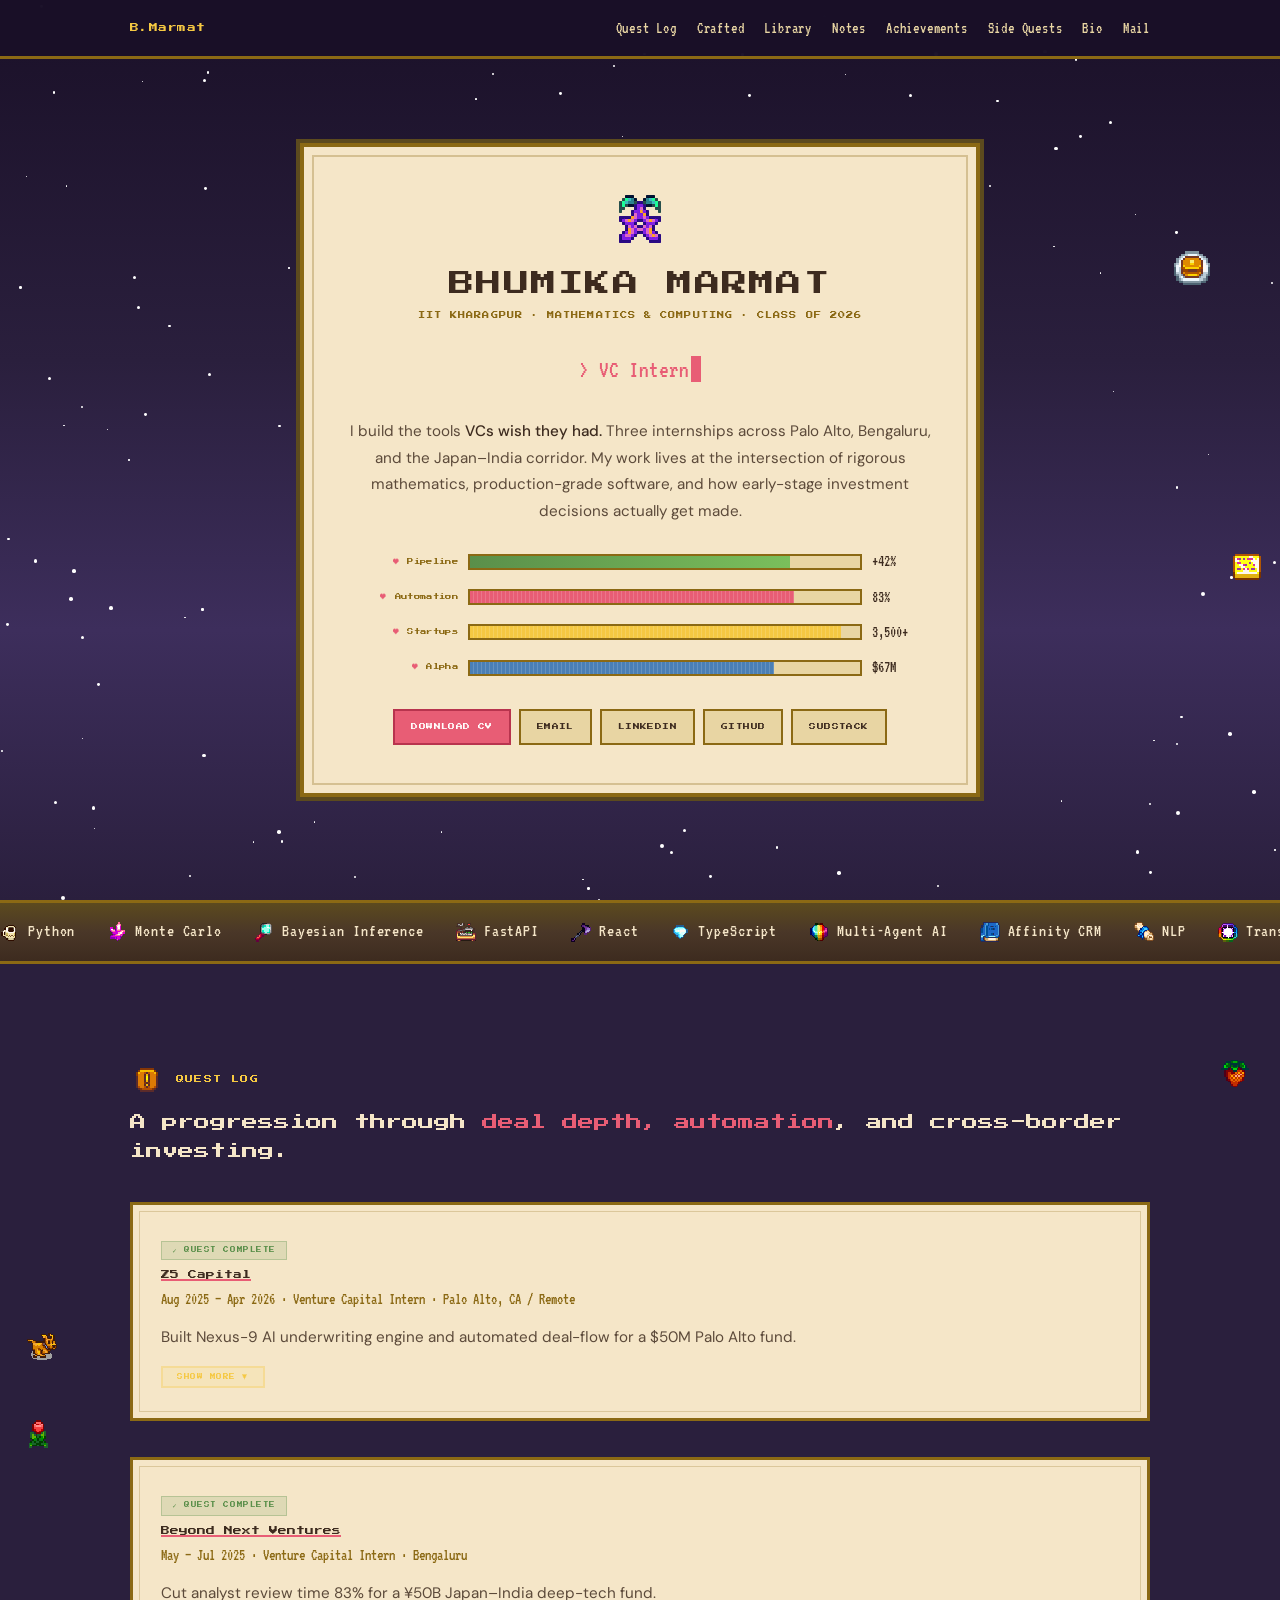
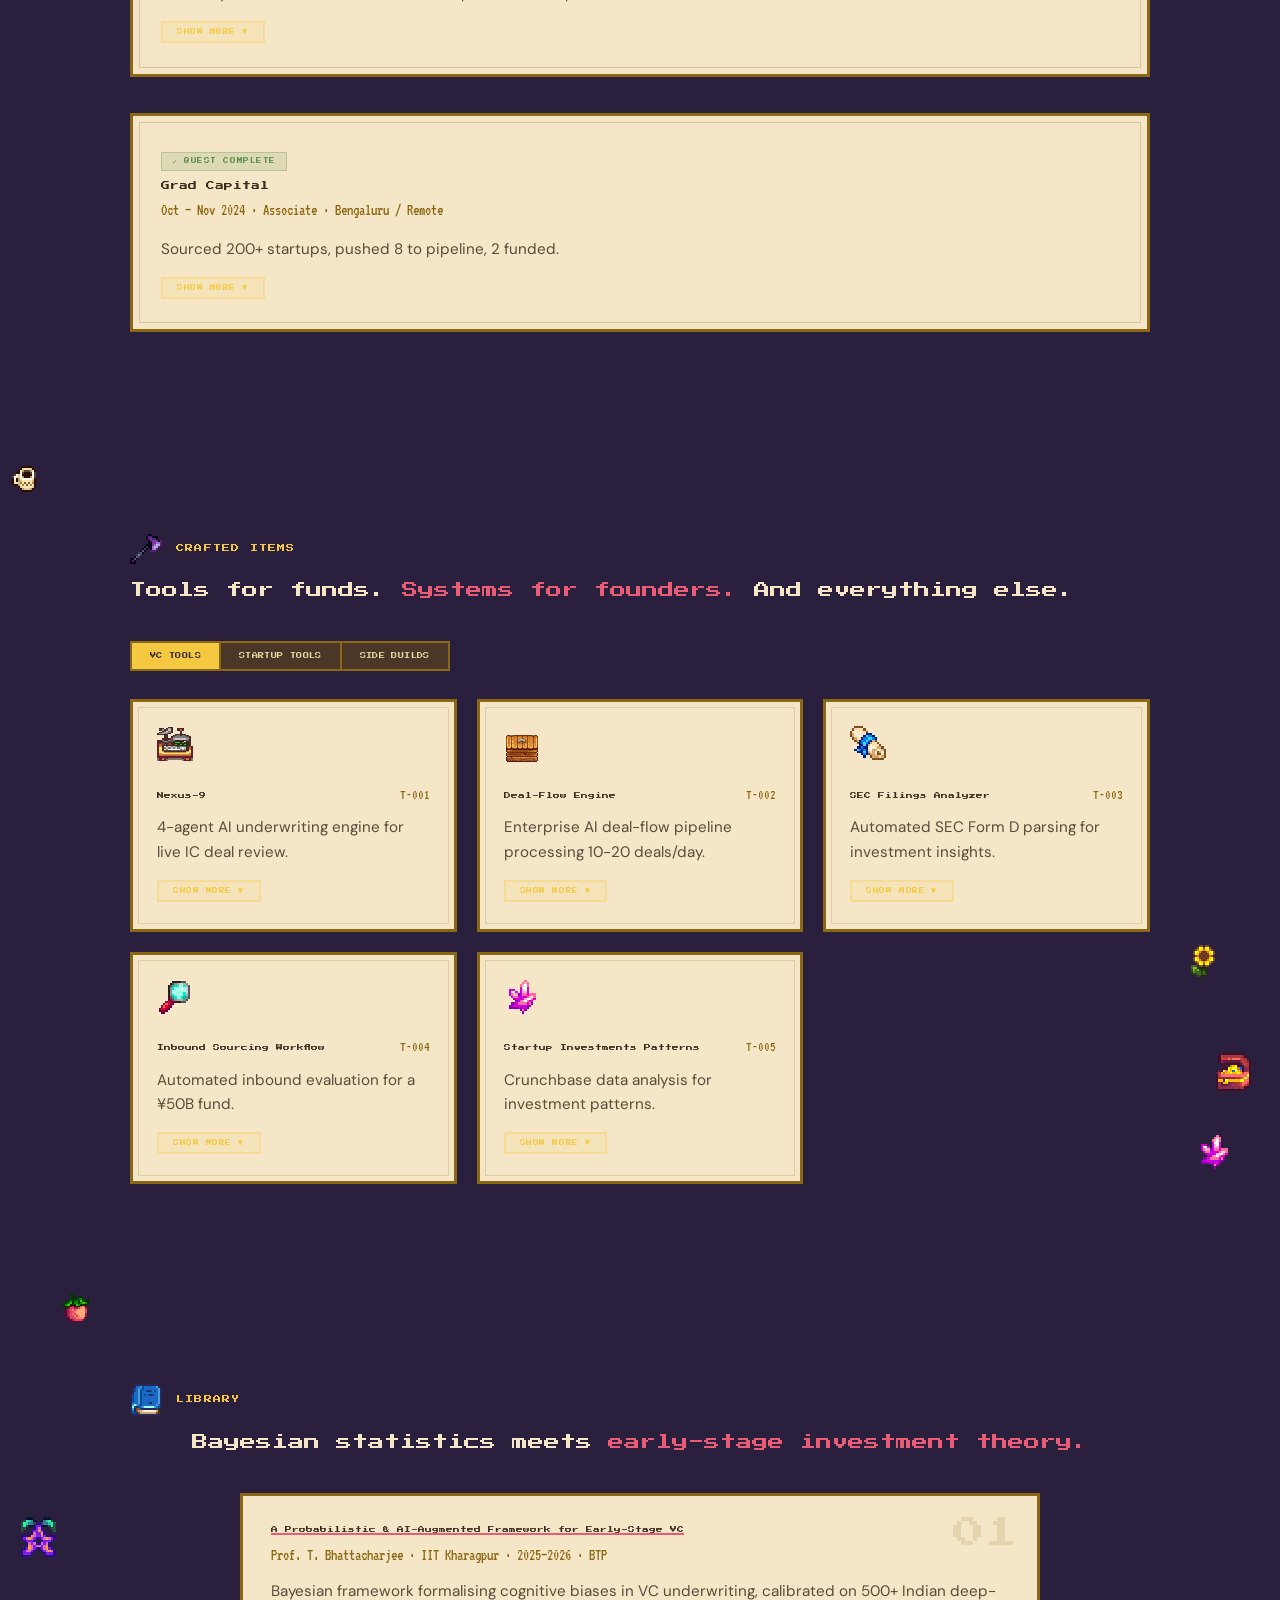
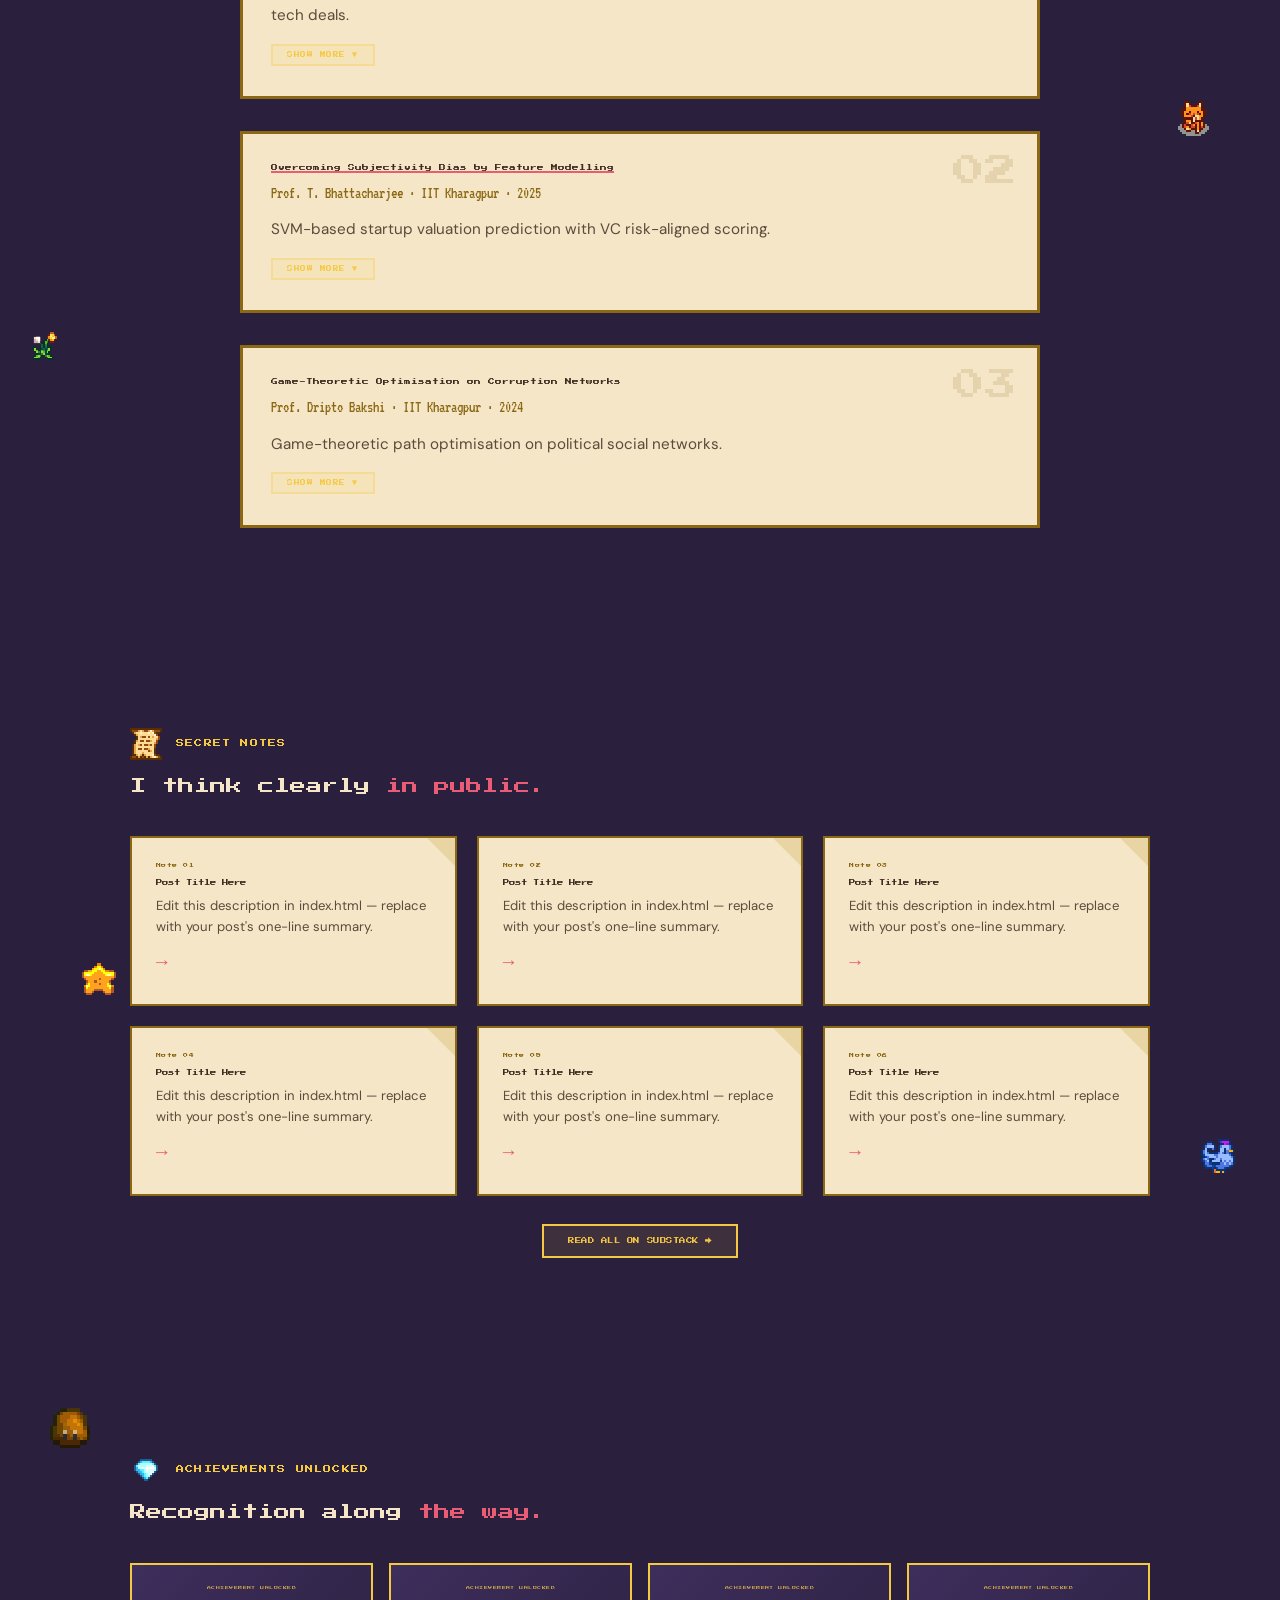
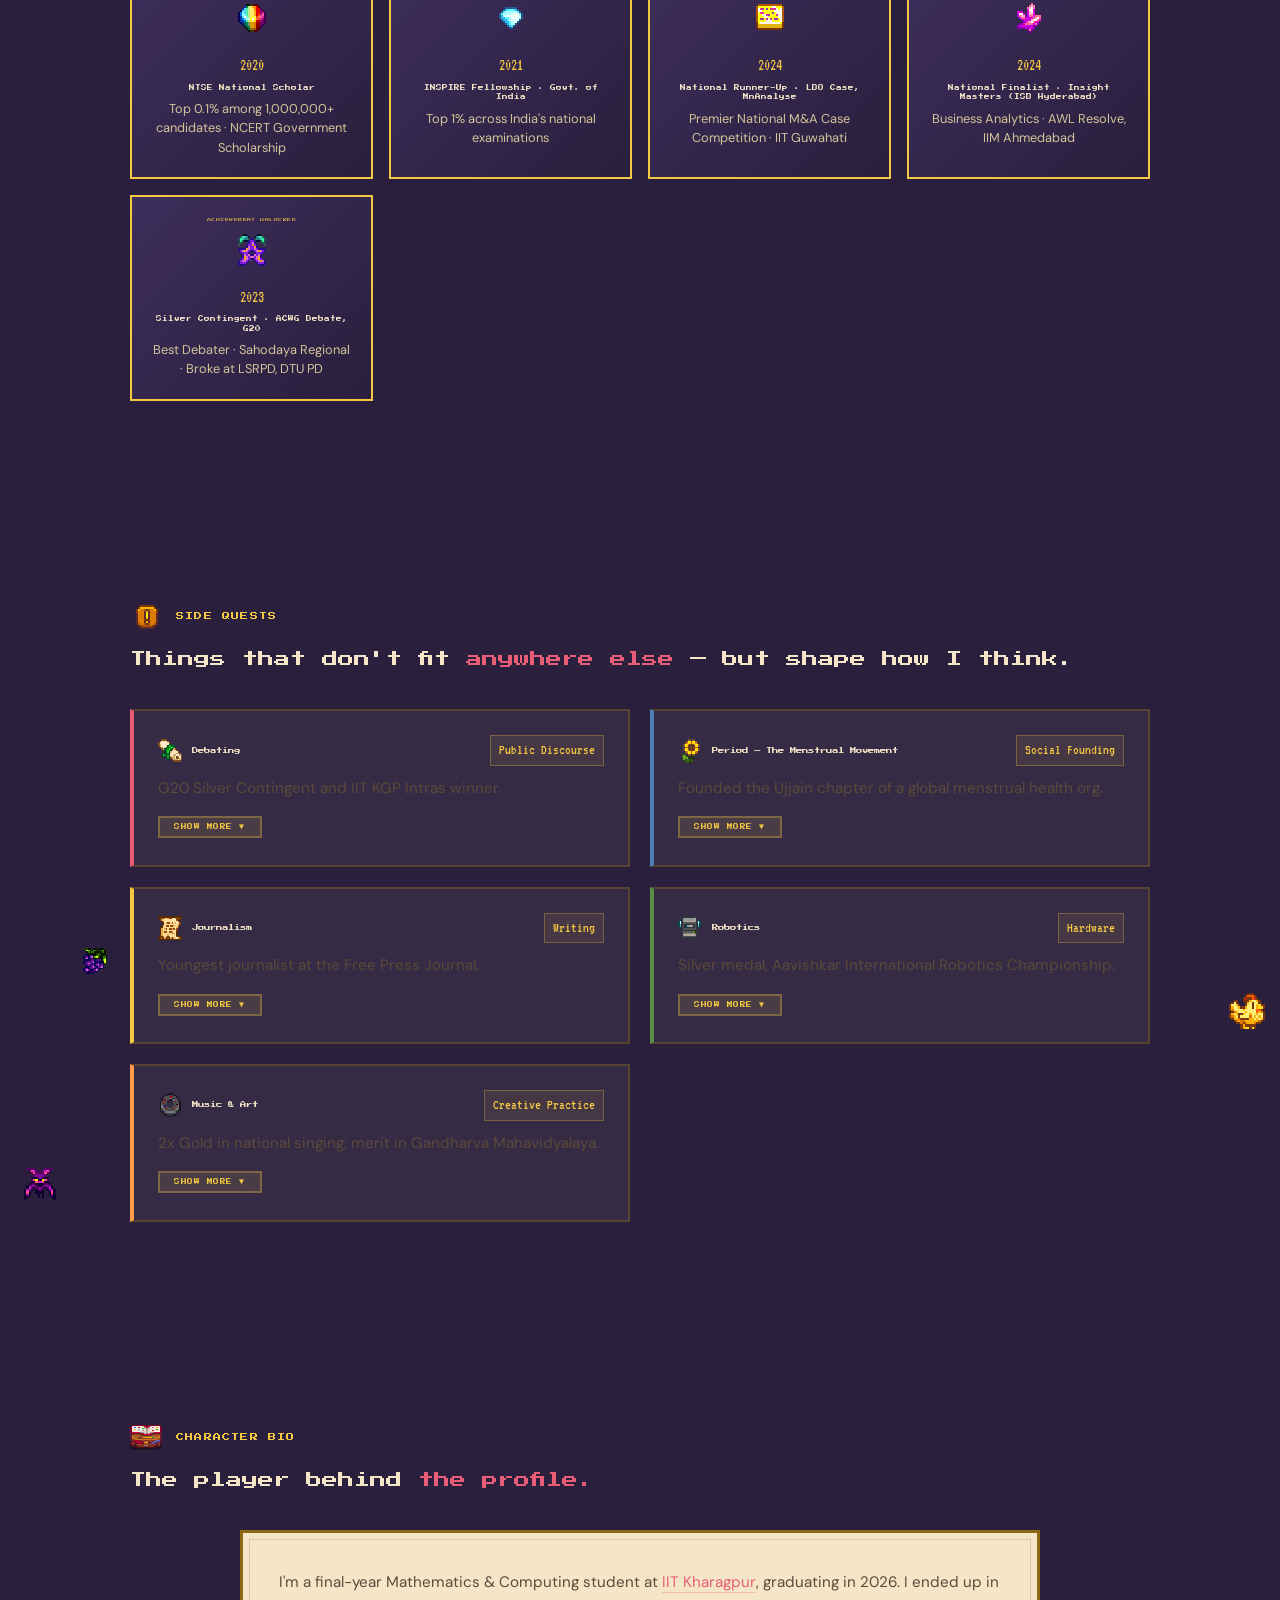
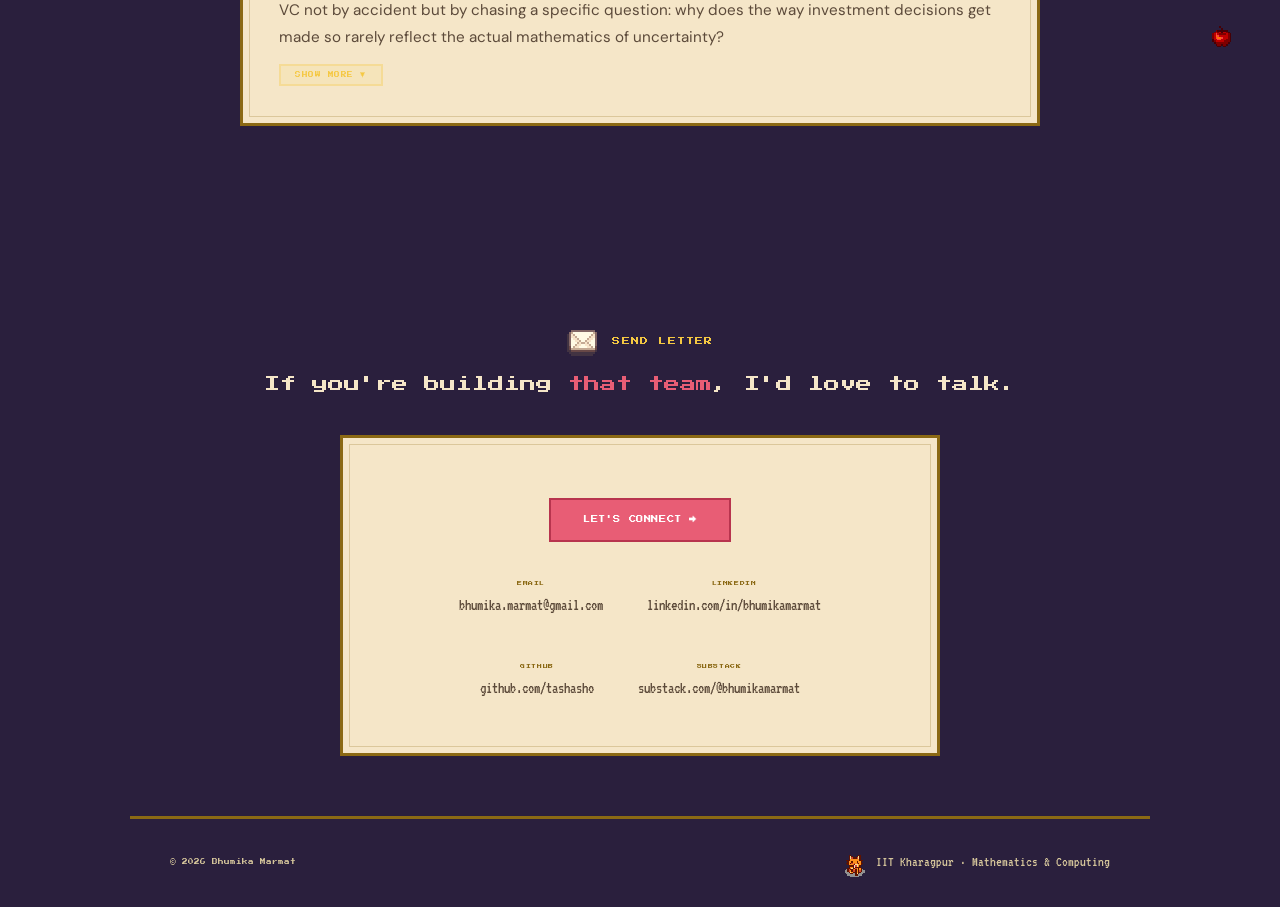
==== index.html @ b92356af "v6: minimal text, expand toggles, increased visual spacing" ====
<!DOCTYPE html>
<html lang="en">
<head>
  <meta charset="UTF-8"/>
  <meta name="viewport" content="width=device-width, initial-scale=1.0"/>
  <meta name="description" content="Bhumika Marmat — Math & CS at IIT Kharagpur. I build the tools VCs wish they had."/>
  <meta name="author" content="Bhumika Marmat"/>
  <meta name="keywords" content="Bhumika Marmat, IIT Kharagpur, Venture Capital, AI, Deep Tech, Portfolio"/>
  <meta property="og:title" content="Bhumika Marmat — Portfolio"/>
  <meta property="og:description" content="Math & CS at IIT Kharagpur. I build the tools VCs wish they had."/>
  <meta property="og:type" content="website"/>
  <meta property="og:url" content="https://tashasho.github.io"/>
  <meta property="og:image" content="https://tashasho.github.io/images/og-image.png"/>
  <meta name="twitter:card" content="summary_large_image"/>
  <meta name="twitter:title" content="Bhumika Marmat — Portfolio"/>
  <meta name="twitter:description" content="Math & CS at IIT Kharagpur. I build the tools VCs wish they had."/>
  <title>Bhumika Marmat</title>
  <link rel="icon" href="data:image/svg+xml,<svg xmlns='http://www.w3.org/2000/svg' viewBox='0 0 100 100'><text y='.9em' font-size='90'>&#x2B50;</text></svg>"/>
  <link rel="preconnect" href="https://fonts.googleapis.com"/>
  <link rel="preconnect" href="https://fonts.gstatic.com" crossorigin/>
  <link href="https://fonts.googleapis.com/css2?family=Press+Start+2P&family=VT323&family=DM+Sans:wght@300;400;500&display=swap" rel="stylesheet"/>
<style>
/* ======================================
   CSS VARIABLES & RESET
   ====================================== */
:root {
  --bg: #2a1f3d;
  --bg2: #3d2e5c;
  --bg-warm: #4a3728;
  --panel: #f5e6c8;
  --panel2: #e8d5a3;
  --panel3: #d4c49a;
  --text: #3d2b1f;
  --text-light: #f5e6c8;
  --accent: #e85d75;
  --accent2: #ff9b4a;
  --green: #5a8f4a;
  --blue: #4a7fb5;
  --gold: #f5c842;
  --pixel-shadow: #1a1028;
  --pixel-font: 'Press Start 2P', monospace;
  --retro-font: 'VT323', monospace;
  --body-font: 'DM Sans', sans-serif;
  --max: 1100px;
  --gutter: 40px;
}
*, *::before, *::after { box-sizing: border-box; margin: 0; padding: 0; }
html { scroll-behavior: smooth; }
body {
  background: var(--bg);
  color: var(--text-light);
  font-family: var(--retro-font);
  font-size: 18px;
  line-height: 1.7;
  -webkit-font-smoothing: antialiased;
  overflow-x: hidden;
  cursor: url("data:image/svg+xml,%3Csvg xmlns='http://www.w3.org/2000/svg' width='24' height='24' viewBox='0 0 24 24'%3E%3Crect x='4' y='0' width='4' height='4' fill='%23f5c842'/%3E%3Crect x='0' y='4' width='4' height='4' fill='%23f5c842'/%3E%3Crect x='4' y='4' width='4' height='4' fill='%23fff'/%3E%3Crect x='8' y='4' width='4' height='4' fill='%23f5c842'/%3E%3Crect x='4' y='8' width='4' height='4' fill='%23fff'/%3E%3Crect x='8' y='8' width='4' height='4' fill='%23f5c842'/%3E%3Crect x='12' y='8' width='4' height='4' fill='%23f5c842'/%3E%3Crect x='8' y='12' width='4' height='4' fill='%23f5c842'/%3E%3Crect x='12' y='12' width='4' height='4' fill='%23f5c842'/%3E%3Crect x='16' y='12' width='4' height='4' fill='%23f5c842'/%3E%3Crect x='12' y='16' width='4' height='4' fill='%23f5c842'/%3E%3Crect x='16' y='16' width='4' height='4' fill='%23f5c842'/%3E%3Crect x='20' y='16' width='4' height='4' fill='%23f5c842'/%3E%3C/svg%3E") 4 4, auto;
}
a { cursor: inherit; }
::selection { background: rgba(232,93,117,0.4); color: #fff; }
img { image-rendering: pixelated; }

/* ======================================
   SCROLL PROGRESS BAR
   ====================================== */
.scroll-progress {
  position: fixed; top: 0; left: 0;
  height: 4px; z-index: 200;
  transform-origin: left; transform: scaleX(0);
  background: linear-gradient(90deg, var(--gold), var(--accent2), var(--accent));
  width: 100%;
  image-rendering: pixelated;
  box-shadow: 0 0 8px var(--gold);
}

/* ======================================
   STARRY SKY BACKGROUND
   ====================================== */
.starry-sky {
  position: fixed; top: 0; left: 0;
  width: 100%; height: 100%;
  z-index: 0; pointer-events: none;
  background: linear-gradient(180deg, #1a1028 0%, #2a1f3d 40%, #3d2e5c 70%, #2a1f3d 100%);
}
.star {
  position: absolute;
  background: #fff;
  border-radius: 50%;
  animation: twinkle var(--dur) ease-in-out infinite;
}
@keyframes twinkle {
  0%, 100% { opacity: var(--o1); }
  50% { opacity: var(--o2); }
}

/* ======================================
   FLOATING STARDEW ICONS
   ====================================== */
.floating-icon {
  position: absolute;
  z-index: 3;
  pointer-events: all;
  cursor: grab;
  transition: filter 0.3s;
  animation: iconBob var(--bob-dur, 4s) ease-in-out infinite;
  animation-delay: var(--bob-delay, 0s);
  image-rendering: pixelated;
}
.floating-icon:hover {
  filter: brightness(1.3) drop-shadow(0 0 8px var(--gold));
}
.floating-icon.dragging {
  cursor: grabbing;
  animation: none;
  filter: brightness(1.4) drop-shadow(0 0 12px var(--gold));
}
@keyframes iconBob {
  0%, 100% { transform: translateY(0) rotate(var(--rot, 0deg)); }
  50% { transform: translateY(var(--bob-y, -12px)) rotate(calc(var(--rot, 0deg) + 3deg)); }
}

/* ======================================
   PIXEL BORDER MIXIN
   ====================================== */
.pixel-border {
  box-shadow:
    -4px 0 0 0 var(--border-color, #8b6914),
    4px 0 0 0 var(--border-color, #8b6914),
    0 -4px 0 0 var(--border-color, #8b6914),
    0 4px 0 0 var(--border-color, #8b6914),
    -4px -4px 0 0 var(--border-color, #8b6914),
    4px -4px 0 0 var(--border-color, #8b6914),
    -4px 4px 0 0 var(--border-color, #8b6914),
    4px 4px 0 0 var(--border-color, #8b6914),
    -8px 0 0 0 var(--border-outer, #5c4a1e),
    8px 0 0 0 var(--border-outer, #5c4a1e),
    0 -8px 0 0 var(--border-outer, #5c4a1e),
    0 8px 0 0 var(--border-outer, #5c4a1e);
}
.pixel-border-thin {
  box-shadow:
    -2px 0 0 0 var(--border-color, #8b6914),
    2px 0 0 0 var(--border-color, #8b6914),
    0 -2px 0 0 var(--border-color, #8b6914),
    0 2px 0 0 var(--border-color, #8b6914);
}

/* ======================================
   NAV
   ====================================== */
nav {
  position: fixed; top: 0; left: 0; right: 0; z-index: 100;
  background: rgba(26,16,40,0.92);
  backdrop-filter: blur(8px);
  border-bottom: 3px solid #8b6914;
  transition: transform 0.3s ease;
}
.nav-inner {
  max-width: var(--max); margin: 0 auto;
  padding: 0 var(--gutter); height: 56px;
  display: flex; align-items: center; justify-content: space-between;
}
.nav-name {
  font-family: var(--pixel-font); font-size: 0.55rem;
  color: var(--gold); text-decoration: none;
  letter-spacing: 0.05em;
}
.nav-name:hover { color: var(--accent2); }
.nav-links { display: flex; gap: 20px; list-style: none; }
.nav-links a {
  font-family: var(--retro-font); font-size: 1rem;
  letter-spacing: 0.05em;
  color: var(--panel2); text-decoration: none;
  transition: color 0.2s;
  position: relative;
}
.nav-links a:hover { color: var(--gold); }
.nav-links a::after {
  content: ''; position: absolute; bottom: -2px; left: 0;
  width: 0; height: 2px; background: var(--gold);
  transition: width 0.3s ease;
}
.nav-links a:hover::after { width: 100%; }
.nav-toggle {
  display: none; background: none; border: none; cursor: pointer;
  width: 24px; height: 18px; position: relative; z-index: 110;
}
.nav-toggle span {
  display: block; width: 100%; height: 2px;
  background: var(--gold); position: absolute; left: 0;
  transition: all 0.3s ease;
}
.nav-toggle span:nth-child(1) { top: 0; }
.nav-toggle span:nth-child(2) { top: 8px; }
.nav-toggle span:nth-child(3) { top: 16px; }
.nav-toggle.open span:nth-child(1) { top: 8px; transform: rotate(45deg); }
.nav-toggle.open span:nth-child(2) { opacity: 0; }
.nav-toggle.open span:nth-child(3) { top: 8px; transform: rotate(-45deg); }

/* ======================================
   LAYOUT
   ====================================== */
.page {
  max-width: var(--max); margin: 0 auto;
  padding: 0 var(--gutter);
  position: relative; z-index: 2;
}

/* ======================================
   HERO — PLAYER PROFILE CARD
   ====================================== */
#hero {
  min-height: 100vh;
  display: flex; align-items: center; justify-content: center;
  padding: 100px 20px 60px;
  position: relative; z-index: 2;
}
.player-card {
  background: var(--panel);
  color: var(--text);
  max-width: 680px; width: 100%;
  padding: 48px 44px;
  position: relative;
  --border-color: #8b6914;
  --border-outer: #5c4a1e;
  border: 4px solid #8b6914;
  outline: 4px solid #5c4a1e;
  outline-offset: 0px;
}
.player-card::before {
  content: '';
  position: absolute; top: 8px; left: 8px; right: 8px; bottom: 8px;
  border: 2px solid rgba(139,105,20,0.3);
  pointer-events: none;
}
.player-card-header {
  text-align: center; margin-bottom: 28px;
}
.player-card-header .section-icon {
  width: 48px; height: 48px; margin: 0 auto 12px;
}
.player-name {
  font-family: var(--pixel-font);
  font-size: clamp(1rem, 3vw, 1.6rem);
  color: var(--text);
  letter-spacing: 0.05em;
  line-height: 1.4;
  margin-bottom: 8px;
}
.player-label {
  font-family: var(--pixel-font);
  font-size: 0.45rem;
  color: #8b6914;
  letter-spacing: 0.15em;
  text-transform: uppercase;
  margin-bottom: 20px;
}
.hero-typing {
  font-family: var(--retro-font);
  font-size: 1.5rem;
  color: var(--accent);
  text-align: center;
  min-height: 2em;
  margin-bottom: 20px;
}
.cursor-blink {
  display: inline-block; width: 10px; height: 1.1em;
  background: var(--accent);
  margin-left: 2px; vertical-align: text-bottom;
  animation: blink 0.6s step-end infinite;
}
@keyframes blink { 50% { opacity: 0; } }

.hero-bio {
  font-family: var(--body-font);
  font-size: 0.95rem;
  color: #5c4a3a;
  line-height: 1.75;
  margin-bottom: 24px;
  text-align: center;
}
.hero-bio strong { color: var(--text); font-weight: 500; }

/* Stat bars */
.stat-bars { margin-bottom: 28px; }
.stat-bar-row {
  display: flex; align-items: center; gap: 10px;
  margin-bottom: 8px;
  font-family: var(--retro-font);
  font-size: 1.1rem;
  color: var(--text);
}
.stat-bar-label {
  width: 110px; text-align: right;
  font-family: var(--pixel-font);
  font-size: 0.4rem;
  letter-spacing: 0.05em;
  color: #8b6914;
}
.stat-bar-track {
  flex: 1; height: 16px;
  background: var(--panel2);
  border: 2px solid #8b6914;
  position: relative;
  overflow: hidden;
}
.stat-bar-fill {
  height: 100%;
  background: linear-gradient(90deg, var(--green), #7abf5c);
  width: 0;
  transition: width 1.5s cubic-bezier(0.16, 1, 0.3, 1);
  image-rendering: pixelated;
  /* pixel dither pattern */
  background-image: repeating-linear-gradient(
    90deg,
    transparent 0px, transparent 3px,
    rgba(255,255,255,0.15) 3px, rgba(255,255,255,0.15) 4px
  );
}
.stat-bar-fill.accent { background-color: var(--accent); background-image: repeating-linear-gradient(90deg, transparent 0px, transparent 3px, rgba(255,255,255,0.15) 3px, rgba(255,255,255,0.15) 4px); }
.stat-bar-fill.gold { background-color: var(--gold); background-image: repeating-linear-gradient(90deg, transparent 0px, transparent 3px, rgba(255,255,255,0.15) 3px, rgba(255,255,255,0.15) 4px); }
.stat-bar-fill.blue { background-color: var(--blue); background-image: repeating-linear-gradient(90deg, transparent 0px, transparent 3px, rgba(255,255,255,0.15) 3px, rgba(255,255,255,0.15) 4px); }
.stat-bar-val {
  font-family: var(--retro-font);
  font-size: 1rem;
  color: var(--text);
  min-width: 60px;
}
.pixel-heart { color: var(--accent); margin-right: 2px; }

/* CTA row */
.cta-row { display: flex; gap: 8px; flex-wrap: wrap; justify-content: center; }
.cta {
  font-family: var(--pixel-font); font-size: 0.42rem;
  letter-spacing: 0.06em; text-transform: uppercase;
  padding: 10px 16px; text-decoration: none;
  transition: all 0.2s ease;
  border: 2px solid #8b6914;
  color: var(--text);
  background: var(--panel2);
  display: inline-flex; align-items: center; gap: 6px;
}
.cta:hover {
  background: var(--gold);
  color: var(--text);
  transform: translateY(-2px);
  box-shadow: 0 4px 0 #8b6914;
}
.cta-primary {
  background: var(--accent);
  color: #fff;
  border-color: #b8344e;
}
.cta-primary:hover { background: #d04060; color: #fff; box-shadow: 0 4px 0 #b8344e; }

/* ======================================
   SKILLS INVENTORY BAR
   ====================================== */
.inventory-bar {
  position: relative; z-index: 2;
  background: linear-gradient(180deg, #5c4a1e, #4a3728, #3d2b1f);
  border-top: 3px solid #8b6914;
  border-bottom: 3px solid #8b6914;
  padding: 14px 0;
  overflow: hidden;
}
.marquee {
  display: flex; gap: 32px;
  animation: marqueeScroll 40s linear infinite;
  width: max-content;
}
.marquee-item {
  display: flex; align-items: center; gap: 8px;
  white-space: nowrap; flex-shrink: 0;
}
.marquee-item img {
  width: 20px; height: 20px;
}
.marquee-item span {
  font-family: var(--retro-font);
  font-size: 1.1rem;
  color: var(--panel);
  letter-spacing: 0.05em;
}
@keyframes marqueeScroll {
  from { transform: translateX(0); }
  to { transform: translateX(-50%); }
}

/* ======================================
   SECTION STYLES
   ====================================== */
.section {
  padding: 100px 0;
  position: relative;
}
.section-header {
  display: flex; align-items: center; gap: 14px;
  margin-bottom: 12px;
}
.section-icon {
  width: 32px; height: 32px;
  image-rendering: pixelated;
}
.section-label {
  font-family: var(--pixel-font);
  font-size: 0.5rem;
  letter-spacing: 0.15em;
  text-transform: uppercase;
  color: var(--gold);
}
.section-title {
  font-family: var(--pixel-font);
  font-size: clamp(0.7rem, 2vw, 1rem);
  line-height: 1.8;
  color: var(--text-light);
  margin-bottom: 36px;
}
.section-title em {
  font-style: normal;
  color: var(--accent);
}

/* Section gradient overlays */
.section-gradient {
  position: absolute; left: 0; right: 0;
  height: 120px; pointer-events: none; z-index: -1;
}
.section-gradient-top { top: -60px; background: linear-gradient(180deg, transparent, rgba(42,31,61,0.5)); }
.section-gradient-bottom { bottom: -60px; background: linear-gradient(0deg, transparent, rgba(42,31,61,0.5)); }

/* ======================================
   EXPERIENCE — QUEST LOG
   ====================================== */
.quest-log {
  display: flex; flex-direction: column; gap: 36px;
}
.quest-card {
  background: var(--panel);
  color: var(--text);
  border: 3px solid #8b6914;
  padding: 28px;
  position: relative;
  transition: transform 0.3s ease, box-shadow 0.3s ease;
}
.quest-card::before {
  content: '';
  position: absolute; top: 6px; left: 6px; right: 6px; bottom: 6px;
  border: 1px solid rgba(139,105,20,0.25);
  pointer-events: none;
}
.quest-card:hover {
  transform: translateY(-4px);
  box-shadow: 0 8px 0 rgba(26,16,40,0.4);
}
.quest-status {
  display: inline-flex; align-items: center; gap: 6px;
  font-family: var(--pixel-font);
  font-size: 0.35rem;
  color: var(--green);
  letter-spacing: 0.1em;
  text-transform: uppercase;
  margin-bottom: 8px;
  background: rgba(90,143,74,0.15);
  padding: 4px 10px;
  border: 1px solid rgba(90,143,74,0.3);
}
.quest-firm {
  font-family: var(--pixel-font);
  font-size: 0.55rem;
  color: var(--text);
  margin-bottom: 4px;
  line-height: 1.6;
}
.quest-firm a {
  color: var(--text); text-decoration: none;
  border-bottom: 2px solid var(--accent);
}
.quest-firm a:hover { color: var(--accent); }
.quest-meta {
  font-family: var(--retro-font);
  font-size: 1rem;
  color: #8b6914;
  margin-bottom: 12px;
}
.quest-rewards-label {
  font-family: var(--pixel-font);
  font-size: 0.35rem;
  color: var(--accent);
  letter-spacing: 0.12em;
  text-transform: uppercase;
  margin-bottom: 8px;
  margin-top: 14px;
}
.quest-rewards {
  list-style: none;
  display: flex; flex-direction: column; gap: 6px;
}
.quest-rewards li {
  font-family: var(--body-font);
  font-size: 0.88rem;
  color: #5c4a3a;
  line-height: 1.6;
  padding-left: 20px;
  position: relative;
}
.quest-rewards li::before {
  content: '\2605';
  position: absolute; left: 0;
  color: var(--gold);
}
.quest-rewards a {
  color: var(--accent); text-decoration: none;
  border-bottom: 1px solid rgba(232,93,117,0.3);
}
.quest-rewards a:hover { border-color: var(--accent); }
.quest-rewards strong { color: var(--text); font-weight: 500; }
.tag-row { display: flex; flex-wrap: wrap; gap: 6px; margin-top: 14px; }
.tag {
  font-family: var(--pixel-font); font-size: 0.32rem;
  letter-spacing: 0.06em; text-transform: uppercase;
  color: var(--blue);
  padding: 4px 8px;
  border: 1px solid rgba(74,127,181,0.4);
  background: rgba(74,127,181,0.1);
}

/* ======================================
   TOOLS — CRAFTED ITEMS
   ====================================== */
.tab-bar {
  display: flex; gap: 0;
  margin-bottom: 28px;
  border: 2px solid #8b6914;
  width: fit-content;
}
.tab-btn {
  font-family: var(--pixel-font); font-size: 0.38rem;
  letter-spacing: 0.06em; text-transform: uppercase;
  padding: 10px 18px; border: none;
  background: var(--bg-warm); color: var(--panel2);
  cursor: pointer; transition: all 0.2s;
  border-right: 2px solid #8b6914;
}
.tab-btn:last-child { border-right: none; }
.tab-btn:hover { color: var(--gold); background: #5c4a1e; }
.tab-btn.active {
  background: var(--gold);
  color: var(--text);
}
.tab-panel { display: none; }
.tab-panel.active { display: block; }

.tools-grid {
  display: grid;
  grid-template-columns: repeat(auto-fill, minmax(300px, 1fr));
  gap: 20px;
}
.tool-card {
  background: var(--panel);
  color: var(--text);
  border: 3px solid #8b6914;
  padding: 24px;
  transition: all 0.3s ease;
  position: relative;
}
.tool-card::before {
  content: '';
  position: absolute; top: 5px; left: 5px; right: 5px; bottom: 5px;
  border: 1px solid rgba(139,105,20,0.2);
  pointer-events: none;
}
.tool-card:hover {
  transform: translateY(-4px);
  box-shadow: 0 6px 0 rgba(26,16,40,0.4), 0 0 20px rgba(245,200,66,0.15);
  border-color: var(--gold);
}
.tool-card-icon {
  width: 36px; height: 36px;
  image-rendering: pixelated;
  margin-bottom: 10px;
}
.tool-top {
  display: flex; justify-content: space-between;
  align-items: baseline; gap: 8px; margin-bottom: 8px;
}
.tool-name {
  font-family: var(--pixel-font);
  font-size: 0.42rem;
  color: var(--text);
  line-height: 1.6;
}
.tool-num {
  font-family: var(--retro-font);
  font-size: 0.9rem;
  color: #8b6914;
}
.tool-desc {
  font-family: var(--body-font);
  font-size: 0.85rem;
  color: #5c4a3a;
  line-height: 1.6;
  margin-bottom: 10px;
}
.tool-impact {
  font-family: var(--retro-font);
  font-size: 1rem;
  color: var(--green);
  display: inline-block;
  padding: 3px 10px;
  background: rgba(90,143,74,0.12);
  border-left: 3px solid var(--green);
  margin-bottom: 10px;
}
.tool-links { display: flex; gap: 14px; flex-wrap: wrap; }
.tool-link {
  font-family: var(--retro-font);
  font-size: 1rem;
  color: var(--accent);
  text-decoration: none;
  transition: all 0.2s;
}
.tool-link:hover { color: #b8344e; }
.tool-link::after { content: ' \2192'; }
.tool-link--alt { color: var(--blue); }
.tool-link--alt:hover { color: #3366aa; }

/* ======================================
   RESEARCH — LIBRARY
   ====================================== */
.research-list {
  display: flex; flex-direction: column; gap: 32px;
  max-width: 800px; margin: 0 auto;
}
.research-item {
  background: var(--panel);
  color: var(--text);
  border: 3px solid #8b6914;
  padding: 28px;
  position: relative;
  transition: transform 0.3s;
}
.research-item:hover { transform: translateY(-2px); }
.research-num {
  font-family: var(--pixel-font);
  font-size: 2rem;
  color: rgba(139,105,20,0.15);
  position: absolute; top: 10px; right: 20px;
}
.research-title {
  font-family: var(--pixel-font);
  font-size: 0.42rem;
  color: var(--text);
  line-height: 1.8;
  margin-bottom: 6px;
  max-width: 85%;
}
.research-title a {
  color: var(--text); text-decoration: none;
  border-bottom: 2px solid var(--accent);
}
.research-title a:hover { color: var(--accent); }
.research-super {
  font-family: var(--retro-font);
  font-size: 1rem;
  color: #8b6914;
  margin-bottom: 10px;
}
.research-desc {
  font-family: var(--body-font);
  font-size: 0.88rem;
  color: #5c4a3a;
  line-height: 1.65;
  margin-bottom: 12px;
}
.findings { display: flex; flex-wrap: wrap; gap: 6px; }
.finding {
  font-family: var(--retro-font);
  font-size: 0.95rem;
  color: var(--accent);
  padding: 3px 10px;
  background: rgba(232,93,117,0.1);
  border: 1px solid rgba(232,93,117,0.25);
}

/* ======================================
   WRITING — SECRET NOTES
   ====================================== */
.writing-grid {
  display: grid;
  grid-template-columns: repeat(auto-fill, minmax(280px, 1fr));
  gap: 20px;
}
.secret-note {
  background: var(--panel);
  color: var(--text);
  border: 2px solid #8b6914;
  padding: 24px;
  text-decoration: none;
  display: block;
  transition: all 0.3s;
  position: relative;
  overflow: hidden;
}
.secret-note::after {
  content: '';
  position: absolute; top: 0; right: 0;
  width: 0; height: 0;
  border-style: solid;
  border-width: 0 28px 28px 0;
  border-color: transparent var(--panel2) transparent transparent;
  transition: border-width 0.3s;
}
.secret-note:hover {
  transform: translateY(-4px) rotate(-0.5deg);
  box-shadow: 0 6px 0 rgba(26,16,40,0.3);
}
.secret-note:hover::after {
  border-width: 0 36px 36px 0;
}
.wc-num {
  font-family: var(--pixel-font);
  font-size: 0.3rem;
  color: #8b6914;
  letter-spacing: 0.1em;
  margin-bottom: 8px;
}
.wc-title {
  font-family: var(--pixel-font);
  font-size: 0.4rem;
  color: var(--text);
  line-height: 1.7;
  margin-bottom: 6px;
}
.wc-desc {
  font-family: var(--body-font);
  font-size: 0.82rem;
  color: #5c4a3a;
  line-height: 1.6;
}
.wc-arrow {
  font-family: var(--retro-font);
  font-size: 1.2rem;
  color: var(--accent);
  margin-top: 10px;
  display: inline-block;
  transition: transform 0.2s;
}
.secret-note:hover .wc-arrow { transform: translateX(6px); }
.writing-cta { margin-top: 28px; text-align: center; }
.writing-cta a {
  font-family: var(--pixel-font); font-size: 0.4rem;
  letter-spacing: 0.08em; text-transform: uppercase;
  color: var(--gold); text-decoration: none;
  padding: 12px 24px;
  border: 2px solid var(--gold);
  background: rgba(245,200,66,0.1);
  transition: all 0.2s;
}
.writing-cta a:hover {
  background: var(--gold); color: var(--text);
}

/* ======================================
   AWARDS — ACHIEVEMENT UNLOCKED
   ====================================== */
.awards-grid {
  display: grid;
  grid-template-columns: repeat(auto-fill, minmax(220px, 1fr));
  gap: 16px;
}
.award-card {
  background: linear-gradient(135deg, #3d2e5c, #2a1f3d);
  border: 2px solid var(--gold);
  padding: 20px;
  text-align: center;
  transition: all 0.3s;
  position: relative;
  overflow: hidden;
}
.award-card::before {
  content: 'ACHIEVEMENT UNLOCKED';
  font-family: var(--pixel-font);
  font-size: 0.25rem;
  letter-spacing: 0.12em;
  color: var(--gold);
  display: block;
  margin-bottom: 10px;
  opacity: 0.7;
}
.award-card:hover {
  transform: translateY(-4px);
  box-shadow: 0 0 20px rgba(245,200,66,0.2), 0 6px 0 rgba(26,16,40,0.5);
  border-color: #fff;
}
.award-icon {
  width: 32px; height: 32px;
  margin: 0 auto 8px;
  image-rendering: pixelated;
}
.award-year {
  font-family: var(--retro-font);
  font-size: 1rem;
  color: var(--gold);
  margin-bottom: 4px;
}
.award-title {
  font-family: var(--pixel-font);
  font-size: 0.35rem;
  color: var(--text-light);
  line-height: 1.7;
  margin-bottom: 6px;
}
.award-sub {
  font-family: var(--body-font);
  font-size: 0.8rem;
  color: var(--panel3);
  line-height: 1.5;
}

/* ======================================
   SIDEQUESTS
   ====================================== */
.sq-grid {
  display: grid; grid-template-columns: 1fr 1fr;
  gap: 20px;
}
.sq-card {
  background: rgba(245,230,200,0.06);
  border: 2px solid rgba(139,105,20,0.4);
  border-left: 4px solid var(--accent);
  padding: 24px;
  transition: all 0.3s;
}
.sq-card:nth-child(2) { border-left-color: var(--blue); }
.sq-card:nth-child(3) { border-left-color: var(--gold); }
.sq-card:nth-child(4) { border-left-color: var(--green); }
.sq-card:nth-child(5) { border-left-color: var(--accent2); }
.sq-card:hover {
  background: rgba(245,230,200,0.1);
  transform: translateY(-3px);
  box-shadow: 0 6px 0 rgba(26,16,40,0.3);
}
.sq-top {
  display: flex; justify-content: space-between;
  align-items: center; gap: 10px; margin-bottom: 10px;
  flex-wrap: wrap;
}
.sq-icon { width: 24px; height: 24px; image-rendering: pixelated; }
.sq-title-group { display: flex; align-items: center; gap: 10px; }
.sq-title {
  font-family: var(--pixel-font);
  font-size: 0.4rem;
  color: var(--text-light);
  line-height: 1.6;
}
.sq-tag {
  font-family: var(--retro-font);
  font-size: 0.9rem;
  color: var(--gold);
  padding: 2px 8px;
  border: 1px solid rgba(245,200,66,0.3);
  background: rgba(245,200,66,0.08);
}
.sq-desc {
  font-family: var(--body-font);
  font-size: 0.86rem;
  color: var(--panel3);
  line-height: 1.7;
}

/* ======================================
   ABOUT — CHARACTER BIO
   ====================================== */
.about-card {
  background: var(--panel);
  color: var(--text);
  border: 3px solid #8b6914;
  padding: 36px;
  max-width: 800px;
  margin: 0 auto;
  position: relative;
}
.about-card::before {
  content: '';
  position: absolute; top: 6px; left: 6px; right: 6px; bottom: 6px;
  border: 1px solid rgba(139,105,20,0.25);
  pointer-events: none;
}
.about-body {
  font-family: var(--body-font);
  font-size: 0.95rem;
  color: #5c4a3a;
  line-height: 1.8;
}
.about-body p + p { margin-top: 16px; }
.about-body strong { color: var(--text); font-weight: 500; }
.about-body a {
  color: var(--accent); text-decoration: none;
  border-bottom: 1px solid rgba(232,93,117,0.3);
}
.about-body a:hover { border-color: var(--accent); }

/* ======================================
   CONTACT — SEND LETTER
   ====================================== */
#contact {
  text-align: center;
  padding-bottom: 60px;
}
.contact-card {
  background: var(--panel);
  color: var(--text);
  border: 3px solid #8b6914;
  padding: 40px;
  max-width: 600px;
  margin: 0 auto;
  position: relative;
}
.contact-card::before {
  content: '';
  position: absolute; top: 6px; left: 6px; right: 6px; bottom: 6px;
  border: 1px solid rgba(139,105,20,0.25);
  pointer-events: none;
}
.contact-cta-big {
  display: inline-block;
  margin: 20px 0 28px;
  font-family: var(--pixel-font);
  font-size: 0.45rem;
  letter-spacing: 0.08em;
  text-transform: uppercase;
  padding: 14px 32px;
  background: var(--accent);
  color: #fff;
  border: 2px solid #b8344e;
  text-decoration: none;
  transition: all 0.3s;
}
.contact-cta-big:hover {
  transform: translateY(-3px);
  box-shadow: 0 6px 0 #b8344e, 0 0 20px rgba(232,93,117,0.3);
}
.contact-links-row {
  display: flex; justify-content: center;
  gap: 24px; flex-wrap: wrap;
}
.contact-link-item {
  text-decoration: none;
  display: flex; flex-direction: column;
  align-items: center; gap: 4px;
  transition: all 0.2s; padding: 10px;
}
.contact-link-item:hover { transform: translateY(-3px); }
.cl-type {
  font-family: var(--pixel-font);
  font-size: 0.3rem;
  letter-spacing: 0.12em;
  text-transform: uppercase;
  color: #8b6914;
}
.cl-val {
  font-family: var(--retro-font);
  font-size: 1rem;
  color: #5c4a3a;
  transition: color 0.2s;
}
.contact-link-item:hover .cl-val { color: var(--accent); }

/* ======================================
   FOOTER
   ====================================== */
footer {
  position: relative; z-index: 2;
  padding: 30px var(--gutter);
  border-top: 3px solid #8b6914;
  display: flex; justify-content: space-between;
  align-items: center; flex-wrap: wrap; gap: 12px;
  max-width: var(--max); margin: 0 auto;
}
.footer-l {
  font-family: var(--pixel-font);
  font-size: 0.35rem;
  color: var(--panel3);
}
.footer-r {
  display: flex; align-items: center; gap: 8px;
}
.footer-r img { width: 24px; height: 24px; }
.footer-r span {
  font-family: var(--retro-font);
  font-size: 0.9rem;
  color: var(--panel3);
}

/* ======================================
   REVEAL ANIMATIONS
   ====================================== */
.reveal {
  opacity: 0; transform: translateY(24px);
  transition: opacity 0.7s cubic-bezier(0.16, 1, 0.3, 1),
              transform 0.7s cubic-bezier(0.16, 1, 0.3, 1);
}
.reveal.visible { opacity: 1; transform: none; }
.d1 { transition-delay: 0.1s; }
.d2 { transition-delay: 0.2s; }
.d3 { transition-delay: 0.3s; }
.d4 { transition-delay: 0.4s; }

/* ======================================
   RESPONSIVE
   ====================================== */
@media (max-width: 768px) {
  :root { --gutter: 16px; }
  .nav-links {
    display: none; position: fixed; top: 56px; left: 0; right: 0;
    background: rgba(26,16,40,0.98);
    flex-direction: column; align-items: center;
    padding: 24px 0; gap: 18px;
    border-bottom: 3px solid #8b6914;
  }
  .nav-links.open { display: flex; }
  .nav-toggle { display: block; }
  .player-card { padding: 28px 20px; }
  .player-name { font-size: 0.8rem; }
  .stat-bar-label { width: 80px; font-size: 0.32rem; }
  .tools-grid { grid-template-columns: 1fr; }
  .writing-grid { grid-template-columns: 1fr; }
  .sq-grid { grid-template-columns: 1fr; }
  .awards-grid { grid-template-columns: 1fr 1fr; }
  .tab-bar { flex-wrap: wrap; }
  footer { flex-direction: column; text-align: center; }
  .cta { font-size: 0.35rem; padding: 8px 12px; }
  .contact-links-row { gap: 12px; }
}
@media (max-width: 480px) {
  .awards-grid { grid-template-columns: 1fr; }
  .stat-bar-label { width: 65px; font-size: 0.28rem; }
}

/* ======================================
   EXPAND/COLLAPSE TOGGLES
   ====================================== */
.toggle-btn {
  font-family: var(--pixel-font); font-size: 0.35rem;
  letter-spacing: 0.1em; text-transform: uppercase;
  color: var(--gold); background: rgba(245,200,66,0.1);
  border: 2px solid rgba(245,200,66,0.3);
  cursor: pointer; padding: 6px 14px;
  transition: all 0.2s; margin-top: 12px;
  display: inline-flex; align-items: center; gap: 6px;
}
.toggle-btn:hover { background: rgba(245,200,66,0.2); border-color: var(--gold); color: var(--accent2); }
.toggle-arrow { transition: transform 0.3s; display: inline-block; }
.toggle-arrow.open { transform: rotate(180deg); }
.toggle-details {
  max-height: 0; overflow: hidden; opacity: 0;
  transition: max-height 0.5s cubic-bezier(0.16, 1, 0.3, 1), opacity 0.4s ease, margin 0.3s ease;
  margin-top: 0;
}
.toggle-details.open { max-height: 2000px; opacity: 1; margin-top: 14px; }
.quest-summary, .tool-summary, .research-summary, .sq-summary, .about-summary {
  font-family: var(--body-font); font-size: 0.95rem;
  color: #5c4a3a; line-height: 1.6; margin-bottom: 4px;
}
/* Bigger section icons */
.section-icon-lg { width: 48px; height: 48px; image-rendering: pixelated; }
/* Decorative divider between sections */
.section-divider {
  display: flex; align-items: center; justify-content: center; gap: 16px;
  padding: 24px 0; opacity: 0.5;
}
.section-divider img { width: 24px; height: 24px; image-rendering: pixelated; }

/* ======================================
   PRINT
   ====================================== */
@media print {
  nav, .scroll-progress, .starry-sky, .floating-icon, .inventory-bar { display: none !important; }
  body { background: #fff; color: #000; cursor: auto; }
  .reveal { opacity: 1 !important; transform: none !important; }
  .player-card, .quest-card, .tool-card, .research-item, .secret-note, .award-card, .sq-card, .about-card, .contact-card {
    border: 1px solid #ccc; box-shadow: none;
    background: #fff; color: #000;
  }
  .section-title, .section-label { color: #000; }
}
</style>
</head>
<body>

<!-- Starry sky background -->
<div class="starry-sky" id="starrySky"></div>

<!-- Scroll progress -->
<div class="scroll-progress" id="scrollProgress"></div>

<!-- Floating Stardew Icons (generated by JS) -->
<div id="floatingIcons"></div>

<!-- NAV -->
<nav id="navbar">
  <div class="nav-inner">
    <a href="#" class="nav-name">B.Marmat</a>
    <button class="nav-toggle" id="navToggle" aria-label="Toggle navigation">
      <span></span><span></span><span></span>
    </button>
    <ul class="nav-links" id="navLinks">
      <li><a href="#experience">Quest Log</a></li>
      <li><a href="#tools">Crafted</a></li>
      <li><a href="#research">Library</a></li>
      <li><a href="#writing">Notes</a></li>
      <li><a href="#awards">Achievements</a></li>
      <li><a href="#sidequests">Side Quests</a></li>
      <li><a href="#about">Bio</a></li>
      <li><a href="#contact">Mail</a></li>
    </ul>
  </div>
</nav>

<!-- ======================================
     HERO — PLAYER PROFILE CARD
     ====================================== -->
<section id="hero">
  <div class="player-card reveal">
    <div class="player-card-header">
      <img src="images/Stardrop.png" alt="" class="section-icon" style="width:48px;height:48px;"/>
      <!-- TO ADD IMAGE -->
      <!-- TO ADD PHOTO -->
      <div class="player-name">BHUMIKA MARMAT</div>
      <div class="player-label">IIT Kharagpur &middot; Mathematics &amp; Computing &middot; Class of 2026</div>
    </div>

    <div class="hero-typing" id="heroTyping"><span class="cursor-blink"></span></div>

    <p class="hero-bio">
      I build the tools <strong>VCs wish they had.</strong> Three internships across Palo Alto, Bengaluru, and the Japan&ndash;India corridor. My work lives at the intersection of rigorous mathematics, production-grade software, and how early-stage investment decisions actually get made.
    </p>

    <div class="stat-bars" id="statBars">
      <div class="stat-bar-row">
        <span class="stat-bar-label"><span class="pixel-heart">&hearts;</span> Pipeline</span>
        <div class="stat-bar-track"><div class="stat-bar-fill" data-width="82" style="background:linear-gradient(90deg, var(--green), #7abf5c);"></div></div>
        <span class="stat-bar-val">+42%</span>
      </div>
      <div class="stat-bar-row">
        <span class="stat-bar-label"><span class="pixel-heart">&hearts;</span> Automation</span>
        <div class="stat-bar-track"><div class="stat-bar-fill accent" data-width="83"></div></div>
        <span class="stat-bar-val">83%</span>
      </div>
      <div class="stat-bar-row">
        <span class="stat-bar-label"><span class="pixel-heart">&hearts;</span> Startups</span>
        <div class="stat-bar-track"><div class="stat-bar-fill gold" data-width="95"></div></div>
        <span class="stat-bar-val">3,500+</span>
      </div>
      <div class="stat-bar-row">
        <span class="stat-bar-label"><span class="pixel-heart">&hearts;</span> Alpha</span>
        <div class="stat-bar-track"><div class="stat-bar-fill blue" data-width="78"></div></div>
        <span class="stat-bar-val">$67M</span>
      </div>
    </div>

    <div class="cta-row">
      <a href="Bhumika_Marmat_Resume_VC.pdf" class="cta cta-primary" target="_blank">Download CV</a>
      <a href="mailto:bhumika.marmat@gmail.com" class="cta">Email</a>
      <a href="https://linkedin.com/in/bhumikamarmat" class="cta" target="_blank" rel="noopener">LinkedIn</a>
      <a href="https://github.com/tashasho" class="cta" target="_blank" rel="noopener">GitHub</a>
      <a href="https://substack.com/@bhumikamarmat" class="cta" target="_blank" rel="noopener">Substack</a>
    </div>
  </div>
</section>

<!-- ======================================
     SKILLS INVENTORY BAR
     ====================================== -->
<div class="inventory-bar">
  <div class="marquee" id="skillMarquee">
    <div class="marquee-item"><img src="images/Coffee.png" alt=""/><span>Python</span></div>
    <div class="marquee-item"><img src="images/Star_Shards.png" alt=""/><span>Monte Carlo</span></div>
    <div class="marquee-item"><img src="images/Magnifying_Glass.png" alt=""/><span>Bayesian Inference</span></div>
    <div class="marquee-item"><img src="images/Farm_Computer.png" alt=""/><span>FastAPI</span></div>
    <div class="marquee-item"><img src="images/Iridium_Axe.png" alt=""/><span>React</span></div>
    <div class="marquee-item"><img src="images/Diamond.png" alt=""/><span>TypeScript</span></div>
    <div class="marquee-item"><img src="images/Prismatic_Shard.png" alt=""/><span>Multi-Agent AI</span></div>
    <div class="marquee-item"><img src="images/Book.png" alt=""/><span>Affinity CRM</span></div>
    <div class="marquee-item"><img src="images/Scroll.png" alt=""/><span>NLP</span></div>
    <div class="marquee-item"><img src="images/Galaxy_Soul.png" alt=""/><span>Transformers</span></div>
    <div class="marquee-item"><img src="images/Quartz.png" alt=""/><span>XGBoost</span></div>
    <div class="marquee-item"><img src="images/Treasure_Chest.png" alt=""/><span>Game Theory</span></div>
    <div class="marquee-item"><img src="images/Starfruit.png" alt=""/><span>Stochastic Processes</span></div>
    <div class="marquee-item"><img src="images/Golden_Key.png" alt=""/><span>Next.js</span></div>
    <div class="marquee-item"><img src="images/Golden_Relic.png" alt=""/><span>Supabase</span></div>
    <div class="marquee-item"><img src="images/Melon.png" alt=""/><span>Zapier</span></div>
    <div class="marquee-item"><img src="images/Apple.png" alt=""/><span>n8n</span></div>
    <div class="marquee-item"><img src="images/Stardrop.png" alt=""/><span>Gemini AI</span></div>
    <!-- Duplicate for seamless scroll -->
    <div class="marquee-item"><img src="images/Coffee.png" alt=""/><span>Python</span></div>
    <div class="marquee-item"><img src="images/Star_Shards.png" alt=""/><span>Monte Carlo</span></div>
    <div class="marquee-item"><img src="images/Magnifying_Glass.png" alt=""/><span>Bayesian Inference</span></div>
    <div class="marquee-item"><img src="images/Farm_Computer.png" alt=""/><span>FastAPI</span></div>
    <div class="marquee-item"><img src="images/Iridium_Axe.png" alt=""/><span>React</span></div>
    <div class="marquee-item"><img src="images/Diamond.png" alt=""/><span>TypeScript</span></div>
    <div class="marquee-item"><img src="images/Prismatic_Shard.png" alt=""/><span>Multi-Agent AI</span></div>
    <div class="marquee-item"><img src="images/Book.png" alt=""/><span>Affinity CRM</span></div>
    <div class="marquee-item"><img src="images/Scroll.png" alt=""/><span>NLP</span></div>
    <div class="marquee-item"><img src="images/Galaxy_Soul.png" alt=""/><span>Transformers</span></div>
    <div class="marquee-item"><img src="images/Quartz.png" alt=""/><span>XGBoost</span></div>
    <div class="marquee-item"><img src="images/Treasure_Chest.png" alt=""/><span>Game Theory</span></div>
    <div class="marquee-item"><img src="images/Starfruit.png" alt=""/><span>Stochastic Processes</span></div>
    <div class="marquee-item"><img src="images/Golden_Key.png" alt=""/><span>Next.js</span></div>
    <div class="marquee-item"><img src="images/Golden_Relic.png" alt=""/><span>Supabase</span></div>
    <div class="marquee-item"><img src="images/Melon.png" alt=""/><span>Zapier</span></div>
    <div class="marquee-item"><img src="images/Apple.png" alt=""/><span>n8n</span></div>
    <div class="marquee-item"><img src="images/Stardrop.png" alt=""/><span>Gemini AI</span></div>
  </div>
</div>

<div class="page">

  <!-- ======================================
       EXPERIENCE — QUEST LOG
       ====================================== -->
  <section class="section" id="experience">
    <div class="section-header reveal">
      <img src="images/Quests_Icon.png" alt="" class="section-icon"/>
      <div class="section-label">Quest Log</div>
    </div>
    <div class="section-title reveal">A progression through <em>deal depth, automation</em>, and cross-border investing.</div>

    <!-- TO ADD IMAGE -->

    <div class="quest-log">
      <div class="quest-card reveal">
        <div class="quest-status">&#10003; Quest Complete</div>
        <div class="quest-firm"><a href="https://www.z5.capital/" target="_blank" rel="noopener">Z5 Capital</a></div>
        <div class="quest-meta">Aug 2025 &ndash; Apr 2026 &middot; Venture Capital Intern &middot; Palo Alto, CA / Remote</div>
        <p class="quest-summary">Built Nexus-9 AI underwriting engine and automated deal-flow for a $50M Palo Alto fund.</p>
        <button class="toggle-btn" onclick="toggleDetail(this)">Show more <span class="toggle-arrow">&#9660;</span></button>
        <div class="toggle-details">
          <div class="quest-rewards-label">Rewards Earned</div>
          <ul class="quest-rewards">
            <li>Architected <strong><a href="https://github.com/tashasho/Nexus9---A-Startup-Risk-Analyser" target="_blank" rel="noopener">Nexus-9</a></strong>, a 4-agent AI underwriting engine deployed in live IC deal review &mdash; Monte Carlo stress-testing (n=10,000), Black Swan scenarios, Bayesian founder-bias correction, and Runway AI psychometric games (r&nbsp;=&nbsp;0.38&ndash;0.61 with deal outcomes).</li>
            <li>Engineered end-to-end <a href="https://github.com/tashasho/dealflow" target="_blank" rel="noopener">deal-flow automation</a>: IMAP stealth-sourcing parser, Affinity CRM relational mapping, IC memo auto-generation, and <a href="https://github.com/tashasho/sec-filings" target="_blank" rel="noopener">SEC Filings Analyzer</a> &mdash; drove <strong>+42% sourced-to-pipeline conversion</strong> for a $50M fund.</li>
            <li>Led <strong>150+ founder calls</strong> across 368 sourced startups; pushed 17 to dealflow pipeline and supported 2 SPV launches.</li>
          </ul>
          <div class="tag-row"><span class="tag">Python</span><span class="tag">Multi-agent AI</span><span class="tag">Monte Carlo</span><span class="tag">Affinity CRM</span><span class="tag">FastAPI</span></div>
        </div>
      </div>

      <div class="quest-card reveal d1">
        <div class="quest-status">&#10003; Quest Complete</div>
        <div class="quest-firm"><a href="https://beyondnextventures.com/" target="_blank" rel="noopener">Beyond Next Ventures</a></div>
        <div class="quest-meta">May &ndash; Jul 2025 &middot; Venture Capital Intern &middot; Bengaluru</div>
        <p class="quest-summary">Cut analyst review time 83% for a &yen;50B Japan&ndash;India deep-tech fund.</p>
        <button class="toggle-btn" onclick="toggleDetail(this)">Show more <span class="toggle-arrow">&#9660;</span></button>
        <div class="toggle-details">
          <div class="quest-rewards-label">Rewards Earned</div>
          <ul class="quest-rewards">
            <li>Automated inbound sourcing across Affinity CRM, Python &amp; Zapier &mdash; <strong>cut analyst review time 83% daily</strong>, unblocking evaluation of 3,500+ startups for a &yen;50B Japan&ndash;India fund.</li>
            <li>Led market sizing for 6 deep-tech targets; built co-investor pipeline of <strong>118 micro-VCs</strong> for Japan&rarr;India deal syndication.</li>
          </ul>
          <div class="tag-row"><span class="tag">Zapier</span><span class="tag">Affinity</span><span class="tag">n8n</span><span class="tag">Japan&ndash;India corridor</span></div>
        </div>
      </div>

      <div class="quest-card reveal d2">
        <div class="quest-status">&#10003; Quest Complete</div>
        <div class="quest-firm">Grad Capital</div>
        <div class="quest-meta">Oct &ndash; Nov 2024 &middot; Associate &middot; Bengaluru / Remote</div>
        <p class="quest-summary">Sourced 200+ startups, pushed 8 to pipeline, 2 funded.</p>
        <button class="toggle-btn" onclick="toggleDetail(this)">Show more <span class="toggle-arrow">&#9660;</span></button>
        <div class="toggle-details">
          <div class="quest-rewards-label">Rewards Earned</div>
          <ul class="quest-rewards">
            <li>Sourced 200+ startups across IIT KGP &amp; Ashoka; led 35+ founder calls &mdash; <strong>8 pushed to pipeline, 2 funded</strong>. Built Virtual Data Room improving efficiency by 30%.</li>
          </ul>
          <div class="tag-row"><span class="tag">Deal Sourcing</span><span class="tag">Pitch Reports</span><span class="tag">Data Room</span></div>
        </div>
      </div>
    </div>
  </section>

  <!-- ======================================
       THINGS I'VE BUILT — CRAFTED ITEMS
       ====================================== -->
  <section class="section" id="tools">
    <div class="section-header reveal">
      <img src="images/Iridium_Axe.png" alt="" class="section-icon"/>
      <div class="section-label">Crafted Items</div>
    </div>
    <div class="section-title reveal">Tools for funds. <em>Systems for founders.</em> And everything else.</div>

    <div class="tab-bar reveal" id="tabBar">
      <button class="tab-btn active" data-tab="vc-tools">VC Tools</button>
      <button class="tab-btn" data-tab="startup-tools">Startup Tools</button>
      <button class="tab-btn" data-tab="side-builds">Side Builds</button>
    </div>

    <!-- TAB 1: VC TOOLS -->
    <div class="tab-panel active" id="panel-vc-tools">
      <div class="tools-grid">
        <div class="tool-card reveal">
          <!-- TO ADD IMAGE -->
          <img src="images/Farm_Computer.png" alt="" class="tool-card-icon"/>
          <div class="tool-top"><div class="tool-name">Nexus-9</div><div class="tool-num">T-001</div></div>
          <p class="tool-summary">4-agent AI underwriting engine for live IC deal review.</p>
          <button class="toggle-btn" onclick="toggleDetail(this)">Show more <span class="toggle-arrow">&#9660;</span></button>
          <div class="toggle-details">
            <p class="tool-desc">Monte Carlo stress-testing, Black Swan scenario modelling, Bayesian founder-bias correction, and psychometric game-based founder assessment.</p>
            <div class="tool-impact">TVPI: 1.24&times; &rarr; 1.91&times; &middot; 54% reduction in Type II errors</div>
            <div class="tag-row" style="margin-bottom:10px;"><span class="tag">TypeScript</span><span class="tag">Multi-agent</span><span class="tag">Monte Carlo</span><span class="tag">React</span></div>
            <div class="tool-links">
              <a href="https://github.com/tashasho/Nexus9---A-Startup-Risk-Analyser" class="tool-link" target="_blank" rel="noopener">View on GitHub</a>
            </div>
          </div>
        </div>

        <div class="tool-card reveal d1">
          <img src="images/Shipping_Bin_Anim.gif" alt="" class="tool-card-icon"/>
          <div class="tool-top"><div class="tool-name">Deal-Flow Engine</div><div class="tool-num">T-002</div></div>
          <p class="tool-summary">Enterprise AI deal-flow pipeline processing 10-20 deals/day.</p>
          <button class="toggle-btn" onclick="toggleDetail(this)">Show more <span class="toggle-arrow">&#9660;</span></button>
          <div class="toggle-details">
            <p class="tool-desc">Multi-channel sourcing from LinkedIn, GitHub Trending, Twitter/X, Product Hunt, Hacker News, Reddit. Gemini 2.0 scoring, Slack-native triage, and automated cold outreach.</p>
            <div class="tool-impact">+42% sourced-to-pipeline conversion &middot; 10&ndash;20 deals/day</div>
            <div class="tag-row" style="margin-bottom:10px;"><span class="tag">Python</span><span class="tag">FastAPI</span><span class="tag">Gemini AI</span><span class="tag">Slack</span><span class="tag">Airtable</span></div>
            <div class="tool-links">
              <a href="https://github.com/tashasho/dealflow" class="tool-link" target="_blank" rel="noopener">View on GitHub</a>
            </div>
          </div>
        </div>

        <div class="tool-card reveal d2">
          <img src="images/Scroll.png" alt="" class="tool-card-icon"/>
          <div class="tool-top"><div class="tool-name">SEC Filings Analyzer</div><div class="tool-num">T-003</div></div>
          <p class="tool-summary">Automated SEC Form D parsing for investment insights.</p>
          <button class="toggle-btn" onclick="toggleDetail(this)">Show more <span class="toggle-arrow">&#9660;</span></button>
          <div class="toggle-details">
            <p class="tool-desc">Parses SEC Form D filings to surface investment landscape insights. Extracts NDR trends, revenue multiples, and M&amp;A triggers from S-1s and 10-Ks at a fraction of analyst time.</p>
            <div class="tool-impact">Automated extraction across S-1 / 10-K / Form D corpus</div>
            <div class="tag-row" style="margin-bottom:10px;"><span class="tag">Python</span><span class="tag">NLP</span><span class="tag">Transformers</span><span class="tag">Plotly</span></div>
            <div class="tool-links">
              <a href="https://github.com/tashasho/sec-filings" class="tool-link" target="_blank" rel="noopener">View on GitHub</a>
            </div>
          </div>
        </div>

        <div class="tool-card reveal d3">
          <img src="images/Magnifying_Glass.png" alt="" class="tool-card-icon"/>
          <div class="tool-top"><div class="tool-name">Inbound Sourcing Workflow</div><div class="tool-num">T-004</div></div>
          <p class="tool-summary">Automated inbound evaluation for a &yen;50B fund.</p>
          <button class="toggle-btn" onclick="toggleDetail(this)">Show more <span class="toggle-arrow">&#9660;</span></button>
          <div class="toggle-details">
            <p class="tool-desc">Automated inbound deal evaluation integrating Affinity CRM, Python, and Zapier. Cut analyst review time 83% daily at a &yen;50B Japan&ndash;India fund, enabling coverage of 3,500+ startups.</p>
            <div class="tool-impact">83% analyst time reduction &middot; 3,500+ startups evaluated</div>
            <div class="tag-row" style="margin-bottom:10px;"><span class="tag">Zapier</span><span class="tag">Affinity</span><span class="tag">Python</span><span class="tag">n8n</span></div>
            <div class="tool-links">
              <a href="https://github.com/tashasho" class="tool-link" target="_blank" rel="noopener">View on GitHub</a>
            </div>
          </div>
        </div>

        <div class="tool-card reveal d4">
          <img src="images/Star_Shards.png" alt="" class="tool-card-icon"/>
          <div class="tool-top"><div class="tool-name">Startup Investments Patterns</div><div class="tool-num">T-005</div></div>
          <p class="tool-summary">Crunchbase data analysis for investment patterns.</p>
          <button class="toggle-btn" onclick="toggleDetail(this)">Show more <span class="toggle-arrow">&#9660;</span></button>
          <div class="toggle-details">
            <p class="tool-desc">Data analysis of Crunchbase investment data (2013) to understand why certain investments worked or didn't. Pattern recognition across funding rounds, sectors, and outcomes.</p>
            <div class="tool-impact">Crunchbase pattern analysis</div>
            <div class="tag-row" style="margin-bottom:10px;"><span class="tag">Python</span><span class="tag">Data Analysis</span><span class="tag">Crunchbase</span></div>
            <div class="tool-links">
              <a href="https://github.com/tashasho/Startup-Investments-Patterns-2013-Crunchbase" class="tool-link" target="_blank" rel="noopener">View on GitHub</a>
            </div>
          </div>
        </div>
      </div>
    </div>

    <!-- TAB 2: STARTUP TOOLS -->
    <div class="tab-panel" id="panel-startup-tools">
      <div class="tools-grid">
        <div class="tool-card reveal">
          <img src="images/Iridium_Axe.png" alt="" class="tool-card-icon"/>
          <div class="tool-top"><div class="tool-name">Forge</div><div class="tool-num">S-001</div></div>
          <p class="tool-summary">AI resource orchestration for early-stage founders.</p>
          <button class="toggle-btn" onclick="toggleDetail(this)">Show more <span class="toggle-arrow">&#9660;</span></button>
          <div class="toggle-details">
            <p class="tool-desc">AI-powered resource orchestration system for founders. Helps early-stage teams find the right resources, connections, and operational support. Built on Next.js with Supabase backend.</p>
            <div class="tool-impact">Full-stack founder tooling &middot; Next.js + Supabase</div>
            <div class="tag-row" style="margin-bottom:10px;"><span class="tag">TypeScript</span><span class="tag">Next.js</span><span class="tag">Supabase</span><span class="tag">React</span></div>
            <div class="tool-links">
              <a href="https://github.com/tashasho/forge" class="tool-link" target="_blank" rel="noopener">View on GitHub</a>
            </div>
          </div>
        </div>

        <div class="tool-card reveal d1">
          <img src="images/Book.png" alt="" class="tool-card-icon"/>
          <div class="tool-top"><div class="tool-name">thinkor</div><div class="tool-num">S-002</div></div>
          <p class="tool-summary">Thinking-out-loud companion for Claude prompting.</p>
          <button class="toggle-btn" onclick="toggleDetail(this)">Show more <span class="toggle-arrow">&#9660;</span></button>
          <div class="toggle-details">
            <p class="tool-desc">A thinking-out-loud companion for Claude prompting. Helps iterate on prompts through structured conversation and reflection &mdash; because the gap between what you want and what you ask for is where most AI value leaks.</p>
            <div class="tool-impact">Claude prompting assistant</div>
            <div class="tag-row" style="margin-bottom:10px;"><span class="tag">Python</span><span class="tag">LLM</span><span class="tag">Prompting</span></div>
            <div class="tool-links">
              <a href="https://github.com/tashasho/thinkor" class="tool-link" target="_blank" rel="noopener">View on GitHub</a>
            </div>
          </div>
        </div>

        <div class="tool-card reveal d2">
          <img src="images/Mail.png" alt="" class="tool-card-icon"/>
          <div class="tool-top"><div class="tool-name">Social Media Automator</div><div class="tool-num">S-003</div></div>
          <p class="tool-summary">End-to-end social posting automation for X + LinkedIn.</p>
          <button class="toggle-btn" onclick="toggleDetail(this)">Show more <span class="toggle-arrow">&#9660;</span></button>
          <div class="toggle-details">
            <p class="tool-desc">End-to-end social media posting automation for X and LinkedIn. Handles the full content pipeline from creation to posting so you stop wasting time on 1mm alignments in Canva.</p>
            <div class="tool-impact">Automated X + LinkedIn posting pipeline</div>
            <div class="tag-row" style="margin-bottom:10px;"><span class="tag">Python</span><span class="tag">API</span><span class="tag">Automation</span></div>
            <div class="tool-links">
              <a href="https://github.com/tashasho/social-media-posting-automator" class="tool-link" target="_blank" rel="noopener">View on GitHub</a>
            </div>
          </div>
        </div>
      </div>
    </div>

    <!-- TAB 3: SIDE BUILDS -->
    <div class="tab-panel" id="panel-side-builds">
      <div class="tools-grid">
        <div class="tool-card reveal">
          <!-- TO ADD IMAGE -->
          <img src="images/Treasure_Chest.png" alt="" class="tool-card-icon"/>
          <div class="tool-top"><div class="tool-name">CityScope</div><div class="tool-num">X-001</div></div>
          <p class="tool-summary">Stardew Valley-style pixel art event maps for Indian cities.</p>
          <button class="toggle-btn" onclick="toggleDetail(this)">Show more <span class="toggle-arrow">&#9660;</span></button>
          <div class="toggle-details">
            <p class="tool-desc">Zero-dependency, pure HTML5 Canvas at 60fps. Renders live events across Bengaluru and Mumbai as a fully interactive retro game world with auto-rickshaws, monsoon rain, and metro trains.</p>
            <div class="tool-impact">Zero dependencies &middot; Pure Canvas &middot; 75+ live events</div>
            <div class="tag-row" style="margin-bottom:10px;"><span class="tag">HTML5 Canvas</span><span class="tag">JavaScript</span><span class="tag">Pixel Art</span></div>
            <div class="tool-links">
              <a href="https://github.com/tashasho/cityscope" class="tool-link" target="_blank" rel="noopener">View on GitHub</a>
              <a href="https://cityscope-tau.vercel.app" class="tool-link tool-link--alt" target="_blank" rel="noopener">Live Demo</a>
            </div>
          </div>
        </div>
      </div>
    </div>
  </section>

  <!-- ======================================
       RESEARCH — LIBRARY
       ====================================== -->
  <section class="section" id="research">
    <div class="section-header reveal">
      <img src="images/Book.png" alt="" class="section-icon"/>
      <div class="section-label">Library</div>
    </div>
    <div class="section-title reveal" style="text-align:center;">Bayesian statistics meets <em>early-stage investment theory.</em></div>

    <div class="research-list">
      <div class="research-item reveal">
        <div class="research-num">01</div>
        <div class="research-title"><a href="https://drive.google.com/drive/folders/1XtRsE7VuXNdXhJYwnLFzW2u-VarO93W4?usp=sharing" target="_blank" rel="noopener">A Probabilistic &amp; AI-Augmented Framework for Early-Stage VC</a></div>
        <div class="research-super">Prof. T. Bhattacharjee &middot; IIT Kharagpur &middot; 2025&ndash;2026 &middot; BTP</div>
        <p class="research-summary">Bayesian framework formalising cognitive biases in VC underwriting, calibrated on 500+ Indian deep-tech deals.</p>
        <button class="toggle-btn" onclick="toggleDetail(this)">Show more <span class="toggle-arrow">&#9660;</span></button>
        <div class="toggle-details">
          <p class="research-desc">Developed the Bias-Adjusted Valuation (BAV) model &mdash; a Bayesian odds-ratio framework formalising cognitive biases in VC underwriting, calibrated on 500+ Indian deep-tech deals. Extended to a dynamic Ornstein&ndash;Uhlenbeck process with signalling-game equilibrium, proving a chilling effect on patent disclosure under information asymmetry. Copula-based portfolio extension revealed severe tail-risk underestimation under independence assumptions.</p>
          <div class="findings">
            <span class="finding">&beta;_geo &asymp; 0.22 geographic bias</span>
            <span class="finding">$67M alpha per $100M fund</span>
            <span class="finding">2.4&times; tail-risk underestimation</span>
            <span class="finding">54% &darr; Type II errors</span>
            <span class="finding">TVPI 1.24&times; &rarr; 1.91&times;</span>
          </div>
          <div class="tool-links" style="margin-top:14px;">
            <a href="https://drive.google.com/drive/folders/1XtRsE7VuXNdXhJYwnLFzW2u-VarO93W4?usp=sharing" class="tool-link" target="_blank" rel="noopener">View Full BTP Work</a>
          </div>
        </div>
      </div>

      <div class="research-item reveal d1">
        <div class="research-num">02</div>
        <div class="research-title"><a href="https://drive.google.com/drive/folders/1XtRsE7VuXNdXhJYwnLFzW2u-VarO93W4?usp=sharing" target="_blank" rel="noopener">Overcoming Subjectivity Bias by Feature Modelling</a></div>
        <div class="research-super">Prof. T. Bhattacharjee &middot; IIT Kharagpur &middot; 2025</div>
        <p class="research-summary">SVM-based startup valuation prediction with VC risk-aligned scoring.</p>
        <button class="toggle-btn" onclick="toggleDetail(this)">Show more <span class="toggle-arrow">&#9660;</span></button>
        <div class="toggle-details">
          <p class="research-desc">SVM RBF regression predicting startup valuation across 15+ features, optimised with sigmoid threshold tuning for VC risk-aligned readiness scoring.</p>
          <div class="findings"><span class="finding">&gt;80% valuation accuracy</span><span class="finding">F1 = 0.77 on synthetic data</span></div>
        </div>
      </div>

      <div class="research-item reveal d2">
        <div class="research-num">03</div>
        <div class="research-title">Game-Theoretic Optimisation on Corruption Networks</div>
        <div class="research-super">Prof. Dripto Bakshi &middot; IIT Kharagpur &middot; 2024</div>
        <p class="research-summary">Game-theoretic path optimisation on political social networks.</p>
        <button class="toggle-btn" onclick="toggleDetail(this)">Show more <span class="toggle-arrow">&#9660;</span></button>
        <div class="toggle-details">
          <p class="research-desc">2-way mathematical optimisation (path &amp; cost) on political social networks modelled as directed graphs. 48% success rate via reward-based routing on large organisational DAGs.</p>
          <div class="findings"><span class="finding">48% routing success rate</span><span class="finding">Directed graph optimisation</span></div>
        </div>
      </div>
    </div>
  </section>

  <!-- ======================================
       WRITING — SECRET NOTES
       ====================================== -->
  <section class="section" id="writing">
    <div class="section-header reveal">
      <img src="images/Secret_Note.png" alt="" class="section-icon"/>
      <div class="section-label">Secret Notes</div>
    </div>
    <div class="section-title reveal">I think clearly <em>in public.</em></div>

    <div class="writing-grid">
      <a href="https://substack.com/home/post/p-197348457" class="secret-note reveal" target="_blank" rel="noopener">
        <div class="wc-num">Note 01</div>
        <div class="wc-title">Post Title Here</div>
        <div class="wc-desc">Edit this description in index.html &mdash; replace with your post's one-line summary.</div>
        <div class="wc-arrow">&rarr;</div>
      </a>

      <a href="https://substack.com/home/post/p-197348378" class="secret-note reveal d1" target="_blank" rel="noopener">
        <div class="wc-num">Note 02</div>
        <div class="wc-title">Post Title Here</div>
        <div class="wc-desc">Edit this description in index.html &mdash; replace with your post's one-line summary.</div>
        <div class="wc-arrow">&rarr;</div>
      </a>

      <a href="https://substack.com/home/post/p-197347228" class="secret-note reveal d2" target="_blank" rel="noopener">
        <div class="wc-num">Note 03</div>
        <div class="wc-title">Post Title Here</div>
        <div class="wc-desc">Edit this description in index.html &mdash; replace with your post's one-line summary.</div>
        <div class="wc-arrow">&rarr;</div>
      </a>

      <a href="https://substack.com/home/post/p-197337766" class="secret-note reveal d3" target="_blank" rel="noopener">
        <div class="wc-num">Note 04</div>
        <div class="wc-title">Post Title Here</div>
        <div class="wc-desc">Edit this description in index.html &mdash; replace with your post's one-line summary.</div>
        <div class="wc-arrow">&rarr;</div>
      </a>

      <a href="https://substack.com/home/post/p-197337619" class="secret-note reveal d4" target="_blank" rel="noopener">
        <div class="wc-num">Note 05</div>
        <div class="wc-title">Post Title Here</div>
        <div class="wc-desc">Edit this description in index.html &mdash; replace with your post's one-line summary.</div>
        <div class="wc-arrow">&rarr;</div>
      </a>

      <a href="https://substack.com/home/post/p-197337244" class="secret-note reveal" target="_blank" rel="noopener">
        <div class="wc-num">Note 06</div>
        <div class="wc-title">Post Title Here</div>
        <div class="wc-desc">Edit this description in index.html &mdash; replace with your post's one-line summary.</div>
        <div class="wc-arrow">&rarr;</div>
      </a>
    </div>

    <div class="writing-cta reveal">
      <a href="https://substack.com/@bhumikamarmat" target="_blank" rel="noopener">Read All on Substack &rarr;</a>
    </div>
  </section>

  <!-- ======================================
       AWARDS — ACHIEVEMENTS UNLOCKED
       ====================================== -->
  <section class="section" id="awards">
    <div class="section-header reveal">
      <img src="images/Diamond.png" alt="" class="section-icon"/>
      <div class="section-label">Achievements Unlocked</div>
    </div>
    <div class="section-title reveal">Recognition along <em>the way.</em></div>

    <div class="awards-grid">
      <div class="award-card reveal">
        <img src="images/Prismatic_Shard.png" alt="" class="award-icon"/>
        <div class="award-year">2020</div>
        <div class="award-title">NTSE National Scholar</div>
        <div class="award-sub">Top 0.1% among 1,000,000+ candidates &middot; NCERT Government Scholarship</div>
      </div>
      <div class="award-card reveal d1">
        <img src="images/Diamond.png" alt="" class="award-icon"/>
        <div class="award-year">2021</div>
        <div class="award-title">INSPIRE Fellowship &middot; Govt. of India</div>
        <div class="award-sub">Top 1% across India's national examinations</div>
      </div>
      <div class="award-card reveal d2">
        <img src="images/Golden_Relic.png" alt="" class="award-icon"/>
        <div class="award-year">2024</div>
        <div class="award-title">National Runner-Up &middot; LBO Case, MnAnalyse</div>
        <div class="award-sub">Premier National M&amp;A Case Competition &middot; IIT Guwahati</div>
      </div>
      <div class="award-card reveal d3">
        <img src="images/Star_Shards.png" alt="" class="award-icon"/>
        <div class="award-year">2024</div>
        <div class="award-title">National Finalist &middot; Insight Masters (ISB Hyderabad)</div>
        <div class="award-sub">Business Analytics &middot; AWL Resolve, IIM Ahmedabad</div>
      </div>
      <div class="award-card reveal d4">
        <img src="images/Stardrop.png" alt="" class="award-icon"/>
        <div class="award-year">2023</div>
        <div class="award-title">Silver Contingent &middot; ACWG Debate, G20</div>
        <div class="award-sub">Best Debater &middot; Sahodaya Regional &middot; Broke at LSRPD, DTU PD</div>
      </div>
    </div>
  </section>

  <!-- ======================================
       SIDEQUESTS
       ====================================== -->
  <section class="section" id="sidequests">
    <div class="section-header reveal">
      <img src="images/Quests.png" alt="" class="section-icon"/>
      <div class="section-label">Side Quests</div>
    </div>
    <div class="section-title reveal">Things that don't fit <em>anywhere else</em> &mdash; but shape how I think.</div>

    <div class="sq-grid">
      <div class="sq-card reveal">
        <div class="sq-top">
          <div class="sq-title-group">
            <img src="images/Dwarf_Scroll_II.png" alt="" class="sq-icon"/>
            <div class="sq-title">Debating</div>
          </div>
          <div class="sq-tag">Public Discourse</div>
        </div>
        <p class="sq-summary">G20 Silver Contingent and IIT KGP Intras winner.</p>
        <button class="toggle-btn" onclick="toggleDetail(this)">Show more <span class="toggle-arrow">&#9660;</span></button>
        <div class="toggle-details">
          <p class="sq-desc">Silver Contingent at ACWG Debate, G20. Winner, IIT KGP Debating Society Intras. Broke at LSRPD and DTU PD. Debating taught me that every argument has a structure &mdash; and that structure is almost always the thing being contested, not the surface claim.</p>
        </div>
      </div>

      <div class="sq-card reveal d1">
        <div class="sq-top">
          <div class="sq-title-group">
            <img src="images/Sunflower.png" alt="" class="sq-icon"/>
            <div class="sq-title">Period &mdash; The Menstrual Movement</div>
          </div>
          <div class="sq-tag">Social Founding</div>
        </div>
        <p class="sq-summary">Founded the Ujjain chapter of a global menstrual health org.</p>
        <button class="toggle-btn" onclick="toggleDetail(this)">Show more <span class="toggle-arrow">&#9660;</span></button>
        <div class="toggle-details">
          <p class="sq-desc">Founded the Ujjain chapter of Period, a global menstrual health organisation. Built community programs from scratch in a tier-2 city &mdash; which turns out to require the same skills as deal sourcing: find people, build trust, move things without authority.</p>
        </div>
      </div>

      <div class="sq-card reveal d2">
        <div class="sq-top">
          <div class="sq-title-group">
            <img src="images/Secret_Note.png" alt="" class="sq-icon"/>
            <div class="sq-title">Journalism</div>
          </div>
          <div class="sq-tag">Writing</div>
        </div>
        <p class="sq-summary">Youngest journalist at the Free Press Journal.</p>
        <button class="toggle-btn" onclick="toggleDetail(this)">Show more <span class="toggle-arrow">&#9660;</span></button>
        <div class="toggle-details">
          <p class="sq-desc">Youngest journalist at the Free Press Journal. Learned early that the most important sentence is always the first one, and that clarity is a form of respect for the reader &mdash; something I now apply to IC memos.</p>
        </div>
      </div>

      <div class="sq-card reveal d3">
        <div class="sq-top">
          <div class="sq-title-group">
            <img src="images/Dwarf_Gadget.png" alt="" class="sq-icon"/>
            <div class="sq-title">Robotics</div>
          </div>
          <div class="sq-tag">Hardware</div>
        </div>
        <p class="sq-summary">Silver medal, Aavishkar International Robotics Championship.</p>
        <button class="toggle-btn" onclick="toggleDetail(this)">Show more <span class="toggle-arrow">&#9660;</span></button>
        <div class="toggle-details">
          <p class="sq-desc">Silver medal, Aavishkar International Robotics Championship. Building things that move in the physical world is a good antidote to spending too much time in models and abstractions.</p>
        </div>
      </div>

      <div class="sq-card reveal d4">
        <div class="sq-top">
          <div class="sq-title-group">
            <img src="images/Rare_Disc.png" alt="" class="sq-icon"/>
            <div class="sq-title">Music &amp; Art</div>
          </div>
          <div class="sq-tag">Creative Practice</div>
        </div>
        <p class="sq-summary">2x Gold in national singing; merit in Gandharva Mahavidyalaya.</p>
        <button class="toggle-btn" onclick="toggleDetail(this)">Show more <span class="toggle-arrow">&#9660;</span></button>
        <div class="toggle-details">
          <p class="sq-desc">2&times; Gold, Anuvrat National Singing Competition. Gold, Anuvrat State Art Competition. Merit, Gandharva Mahavidyalaya. Creative practice is where I learned that getting something right and making it beautiful are not the same problem &mdash; and both matter.</p>
        </div>
      </div>
    </div>
  </section>

  <!-- ======================================
       ABOUT — CHARACTER BIO
       ====================================== -->
  <section class="section" id="about">
    <div class="section-header reveal">
      <img src="images/Catalogue.png" alt="" class="section-icon"/>
      <div class="section-label">Character Bio</div>
    </div>
    <div class="section-title reveal">The player behind <em>the profile.</em></div>

    <div class="about-card reveal">
      <!-- TO ADD PHOTO -->
      <div class="about-body">
        <p>I'm a final-year Mathematics &amp; Computing student at <a href="https://www.iitkgp.ac.in/" target="_blank" rel="noopener">IIT Kharagpur</a>, graduating in 2026. I ended up in VC not by accident but by chasing a specific question: why does the way investment decisions get made so rarely reflect the actual mathematics of uncertainty?</p>
        <button class="toggle-btn" onclick="toggleDetail(this)">Show more <span class="toggle-arrow">&#9660;</span></button>
        <div class="toggle-details">
          <p>That question has taken me across three funds &mdash; <strong><a href="https://www.z5.capital/" target="_blank" rel="noopener">Z5 Capital</a></strong> in Palo Alto, <strong><a href="https://beyondnextventures.com/" target="_blank" rel="noopener">Beyond Next Ventures</a></strong> in Bengaluru, and <strong>Grad Capital</strong> &mdash; and through a year of <a href="https://drive.google.com/drive/folders/1XtRsE7VuXNdXhJYwnLFzW2u-VarO93W4?usp=sharing" target="_blank" rel="noopener">supervised research</a> with Prof. Bhattacharjee formalising those intuitions into working models. The tools I've built aren't portfolio projects; they run in live IC environments.</p>
          <p>I'm looking for a full-time analyst seat at an early-stage fund &mdash; ideally deep-tech, AI, or India corridor &mdash; where the technical depth I bring actually changes how investment decisions get made. Based in Bengaluru, open across India.</p>
          <p>Outside investing: I debate (broke at LSRPD, G20 Silver contingent), founded a social chapter in Ujjain, was the youngest journalist at the Free Press Journal, and I <a href="https://substack.com/@bhumikamarmat" target="_blank" rel="noopener">write on Substack</a>. I think clearly in public.</p>
        </div>
      </div>
    </div>
  </section>

  <!-- ======================================
       CONTACT — SEND LETTER
       ====================================== -->
  <section class="section" id="contact">
    <div class="section-header reveal" style="justify-content:center;">
      <img src="images/Mail.png" alt="" class="section-icon"/>
      <div class="section-label">Send Letter</div>
    </div>
    <div class="section-title reveal" style="text-align:center;">If you're building <em>that team</em>, I'd love to talk.</div>

    <div class="contact-card reveal">
      <a href="mailto:bhumika.marmat@gmail.com" class="contact-cta-big">Let's Connect &rarr;</a>

      <div class="contact-links-row">
        <a href="mailto:bhumika.marmat@gmail.com" class="contact-link-item">
          <span class="cl-type">Email</span>
          <span class="cl-val">bhumika.marmat@gmail.com</span>
        </a>
        <a href="https://linkedin.com/in/bhumikamarmat" class="contact-link-item" target="_blank" rel="noopener">
          <span class="cl-type">LinkedIn</span>
          <span class="cl-val">linkedin.com/in/bhumikamarmat</span>
        </a>
        <a href="https://github.com/tashasho" class="contact-link-item" target="_blank" rel="noopener">
          <span class="cl-type">GitHub</span>
          <span class="cl-val">github.com/tashasho</span>
        </a>
        <a href="https://substack.com/@bhumikamarmat" class="contact-link-item" target="_blank" rel="noopener">
          <span class="cl-type">Substack</span>
          <span class="cl-val">substack.com/@bhumikamarmat</span>
        </a>
      </div>
    </div>
  </section>

  <footer>
    <div class="footer-l">&copy; 2026 Bhumika Marmat</div>
    <div class="footer-r">
      <img src="images/Cat.gif" alt="" style="width:28px;height:28px;"/>
      <span>IIT Kharagpur &middot; Mathematics &amp; Computing</span>
    </div>
  </footer>

</div>

<script>
/* ======================================
   STARRY SKY — CSS-generated stars
   ====================================== */
(function() {
  var sky = document.getElementById('starrySky');
  var count = window.innerWidth < 600 ? 80 : 180;
  for (var i = 0; i < count; i++) {
    var star = document.createElement('div');
    star.className = 'star';
    var size = Math.random() * 3 + 1;
    star.style.width = size + 'px';
    star.style.height = size + 'px';
    star.style.left = Math.random() * 100 + '%';
    star.style.top = Math.random() * 100 + '%';
    star.style.setProperty('--dur', (2 + Math.random() * 4) + 's');
    star.style.setProperty('--o1', (0.2 + Math.random() * 0.4).toString());
    star.style.setProperty('--o2', (0.6 + Math.random() * 0.4).toString());
    star.style.animationDelay = (Math.random() * 4) + 's';
    sky.appendChild(star);
  }
})();

/* ======================================
   FLOATING STARDEW ICONS — DRAGGABLE
   ====================================== */
(function() {
  var container = document.getElementById('floatingIcons');
  var icons = [
    { src: 'images/Stardrop.png', size: 40 },
    { src: 'images/Star_Shards.png', size: 36 },
    { src: 'images/Coffee.png', size: 32 },
    { src: 'images/Cat.gif', size: 44 },
    { src: 'images/Starfruit.png', size: 34 },
    { src: 'images/Pancakes.png', size: 36 },
    { src: 'images/Prismatic_Slime.gif', size: 40 },
    { src: 'images/Golden_Chicken.png', size: 36 },
    { src: 'images/Dandelion.png', size: 28 },
    { src: 'images/Sunflower.png', size: 32 },
    { src: 'images/Tulip.png', size: 28 },
    { src: 'images/Treasure_Chest.png', size: 38 },
    { src: 'images/Melon.png', size: 30 },
    { src: 'images/Strawberry.png', size: 28 },
    { src: 'images/Dog.gif', size: 40 },
    { src: 'images/Blue_Chicken.png', size: 34 },
    { src: 'images/Grape.png', size: 26 },
    { src: 'images/Apple.png', size: 28 },
    { src: 'images/Iridium_Bat_Anim.gif', size: 36 },
    { src: 'images/Golden_Relic.png', size: 32 },
  ];

  var pageHeight = Math.max(document.body.scrollHeight, 4000);
  var pageWidth = window.innerWidth;

  icons.forEach(function(icon, i) {
    var el = document.createElement('img');
    el.src = icon.src;
    el.className = 'floating-icon';
    el.style.width = icon.size + 'px';
    el.style.height = icon.size + 'px';

    // Distribute across the page edges
    var side = i % 2 === 0 ? 'left' : 'right';
    if (side === 'left') {
      el.style.left = (Math.random() * 80 + 10) + 'px';
    } else {
      el.style.right = (Math.random() * 80 + 10) + 'px';
    }
    el.style.top = (Math.random() * pageHeight * 0.9 + 100) + 'px';

    var bobDur = 3 + Math.random() * 4;
    var bobDelay = Math.random() * 3;
    var bobY = -(8 + Math.random() * 16);
    var rot = (Math.random() - 0.5) * 10;
    el.style.setProperty('--bob-dur', bobDur + 's');
    el.style.setProperty('--bob-delay', bobDelay + 's');
    el.style.setProperty('--bob-y', bobY + 'px');
    el.style.setProperty('--rot', rot + 'deg');

    container.appendChild(el);

    // Draggable
    var isDragging = false;
    var offsetX = 0, offsetY = 0;

    el.addEventListener('mousedown', function(e) {
      isDragging = true;
      el.classList.add('dragging');
      var rect = el.getBoundingClientRect();
      offsetX = e.clientX - rect.left;
      offsetY = e.clientY - rect.top;
      el.style.position = 'fixed';
      el.style.left = (e.clientX - offsetX) + 'px';
      el.style.top = (e.clientY - offsetY) + 'px';
      el.style.right = 'auto';
      el.style.zIndex = '1000';
      e.preventDefault();
    });

    document.addEventListener('mousemove', function(e) {
      if (!isDragging) return;
      el.style.left = (e.clientX - offsetX) + 'px';
      el.style.top = (e.clientY - offsetY) + 'px';
    });

    document.addEventListener('mouseup', function() {
      if (!isDragging) return;
      isDragging = false;
      el.classList.remove('dragging');
    });

    // Touch support
    el.addEventListener('touchstart', function(e) {
      isDragging = true;
      el.classList.add('dragging');
      var touch = e.touches[0];
      var rect = el.getBoundingClientRect();
      offsetX = touch.clientX - rect.left;
      offsetY = touch.clientY - rect.top;
      el.style.position = 'fixed';
      el.style.left = (touch.clientX - offsetX) + 'px';
      el.style.top = (touch.clientY - offsetY) + 'px';
      el.style.right = 'auto';
      el.style.zIndex = '1000';
      e.preventDefault();
    }, { passive: false });

    document.addEventListener('touchmove', function(e) {
      if (!isDragging) return;
      var touch = e.touches[0];
      el.style.left = (touch.clientX - offsetX) + 'px';
      el.style.top = (touch.clientY - offsetY) + 'px';
    }, { passive: true });

    document.addEventListener('touchend', function() {
      if (!isDragging) return;
      isDragging = false;
      el.classList.remove('dragging');
    });
  });
})();

/* ======================================
   SCROLL PROGRESS
   ====================================== */
(function() {
  var bar = document.getElementById('scrollProgress');
  window.addEventListener('scroll', function() {
    var t = document.documentElement.scrollHeight - window.innerHeight;
    if (t > 0) bar.style.transform = 'scaleX(' + (window.scrollY / t) + ')';
  }, { passive: true });
})();

/* ======================================
   TYPING EFFECT — RPG Style
   ====================================== */
(function() {
  var phrases = [
    'VC Intern',
    'Tool Builder',
    'Math Nerd',
    'Substack Writer'
  ];
  var el = document.getElementById('heroTyping');
  if (!el) return;
  var pIdx = 0, cIdx = 0, deleting = false;
  var speed = 80, delSpeed = 40, pause = 2200;

  function type() {
    var current = phrases[pIdx];
    if (!deleting) {
      el.innerHTML = '> ' + current.substring(0, cIdx + 1) + '<span class="cursor-blink"></span>';
      cIdx++;
      if (cIdx === current.length) {
        deleting = true;
        setTimeout(type, pause);
        return;
      }
      setTimeout(type, speed + Math.random() * 30);
    } else {
      el.innerHTML = '> ' + current.substring(0, cIdx) + '<span class="cursor-blink"></span>';
      cIdx--;
      if (cIdx < 0) {
        deleting = false;
        cIdx = 0;
        pIdx = (pIdx + 1) % phrases.length;
        setTimeout(type, 500);
        return;
      }
      setTimeout(type, delSpeed);
    }
  }
  setTimeout(type, 1000);
})();

/* ======================================
   NAV
   ====================================== */
(function() {
  var nav = document.getElementById('navbar');
  var lastScroll = 0;
  window.addEventListener('scroll', function() {
    var sy = window.scrollY;
    if (sy > lastScroll && sy > 200) {
      nav.style.transform = 'translateY(-100%)';
    } else {
      nav.style.transform = 'translateY(0)';
    }
    lastScroll = sy;
  }, { passive: true });

  var toggle = document.getElementById('navToggle');
  var links = document.getElementById('navLinks');
  toggle.addEventListener('click', function() {
    toggle.classList.toggle('open');
    links.classList.toggle('open');
  });
  links.querySelectorAll('a').forEach(function(a) {
    a.addEventListener('click', function() {
      toggle.classList.remove('open');
      links.classList.remove('open');
    });
  });
})();

/* ======================================
   SCROLL REVEALS
   ====================================== */
(function() {
  var obs = new IntersectionObserver(
    function(entries) {
      entries.forEach(function(e) {
        if (e.isIntersecting) e.target.classList.add('visible');
      });
    },
    { threshold: 0.06, rootMargin: '0px 0px -40px 0px' }
  );
  document.querySelectorAll('.reveal').forEach(function(el) { obs.observe(el); });

  // Hero instant reveal
  document.querySelectorAll('#hero .reveal').forEach(function(el, i) {
    setTimeout(function() { el.classList.add('visible'); }, 200 + i * 120);
  });
})();

/* ======================================
   TAB SWITCHING
   ====================================== */
(function() {
  var btns = document.querySelectorAll('.tab-btn');
  btns.forEach(function(btn) {
    btn.addEventListener('click', function() {
      btns.forEach(function(b) { b.classList.remove('active'); });
      btn.classList.add('active');
      document.querySelectorAll('.tab-panel').forEach(function(p) { p.classList.remove('active'); });
      var panel = document.getElementById('panel-' + btn.dataset.tab);
      panel.classList.add('active');
      panel.querySelectorAll('.reveal').forEach(function(el, i) {
        el.classList.remove('visible');
        setTimeout(function() { el.classList.add('visible'); }, 50 + i * 80);
      });
    });
  });
})();

/* ======================================
   STAT BAR ANIMATION
   ====================================== */
(function() {
  var bars = document.querySelectorAll('.stat-bar-fill');
  var animated = false;
  var obs = new IntersectionObserver(function(entries) {
    if (entries[0].isIntersecting && !animated) {
      animated = true;
      bars.forEach(function(bar) {
        var w = bar.getAttribute('data-width');
        setTimeout(function() {
          bar.style.width = w + '%';
        }, 300);
      });
    }
  }, { threshold: 0.3 });
  var statSection = document.getElementById('statBars');
  if (statSection) obs.observe(statSection);
})();

/* ======================================
   SMOOTH ANCHOR SCROLL
   ====================================== */
document.querySelectorAll('a[href^="#"]').forEach(function(a) {
  a.addEventListener('click', function(e) {
    var target = document.querySelector(a.getAttribute('href'));
    if (target) {
      e.preventDefault();
      window.scrollTo({
        top: target.getBoundingClientRect().top + window.scrollY - 70,
        behavior: 'smooth'
      });
    }
  });
});

/* ======================================
   PARALLAX STARS ON SCROLL
   ====================================== */
(function() {
  var sky = document.getElementById('starrySky');
  window.addEventListener('scroll', function() {
    sky.style.transform = 'translateY(' + (window.scrollY * 0.15) + 'px)';
  }, { passive: true });
})();

/* ======================================
   TOGGLE DETAILS
   ====================================== */
function toggleDetail(btn) {
  var details = btn.nextElementSibling;
  var arrow = btn.querySelector('.toggle-arrow');
  details.classList.toggle('open');
  if (arrow) arrow.classList.toggle('open');
  if (details.classList.contains('open')) {
    btn.firstChild.textContent = 'Show less ';
  } else {
    btn.firstChild.textContent = 'Show more ';
  }
}
</script>
</body>
</html>
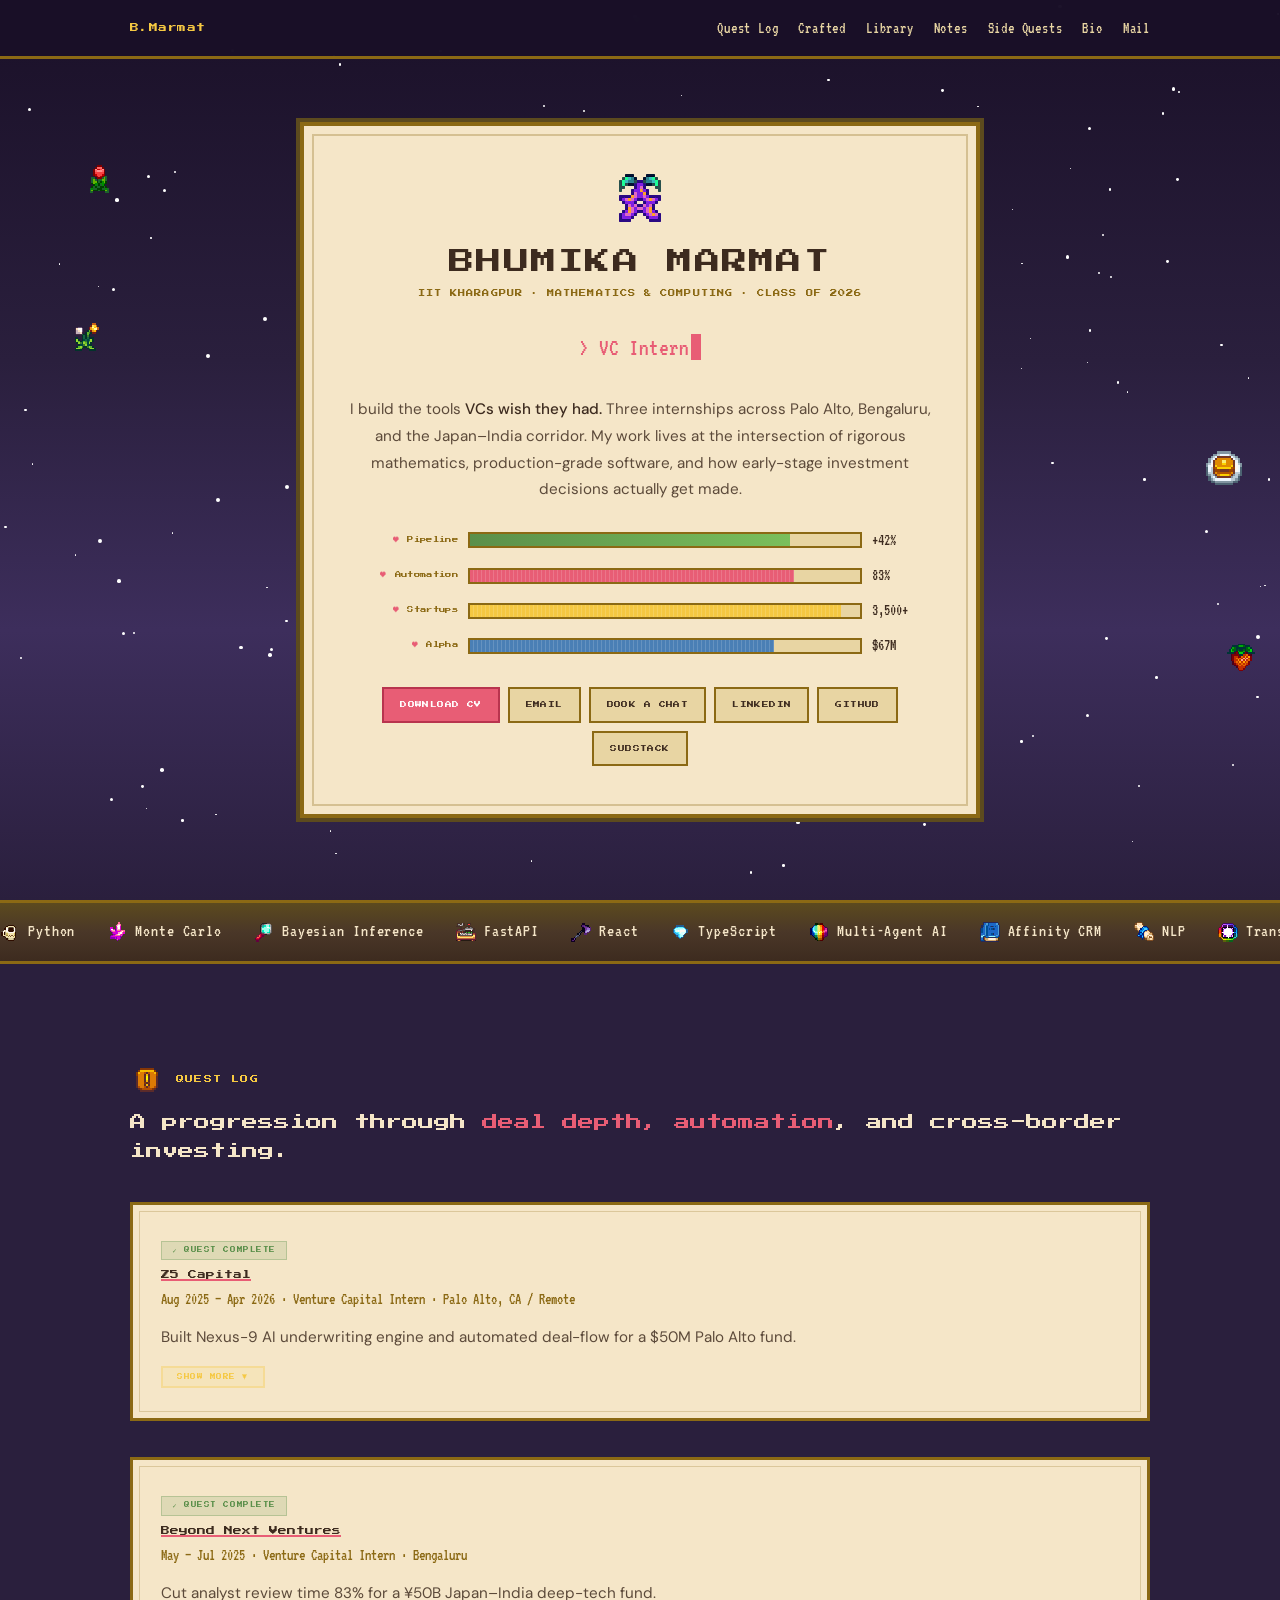
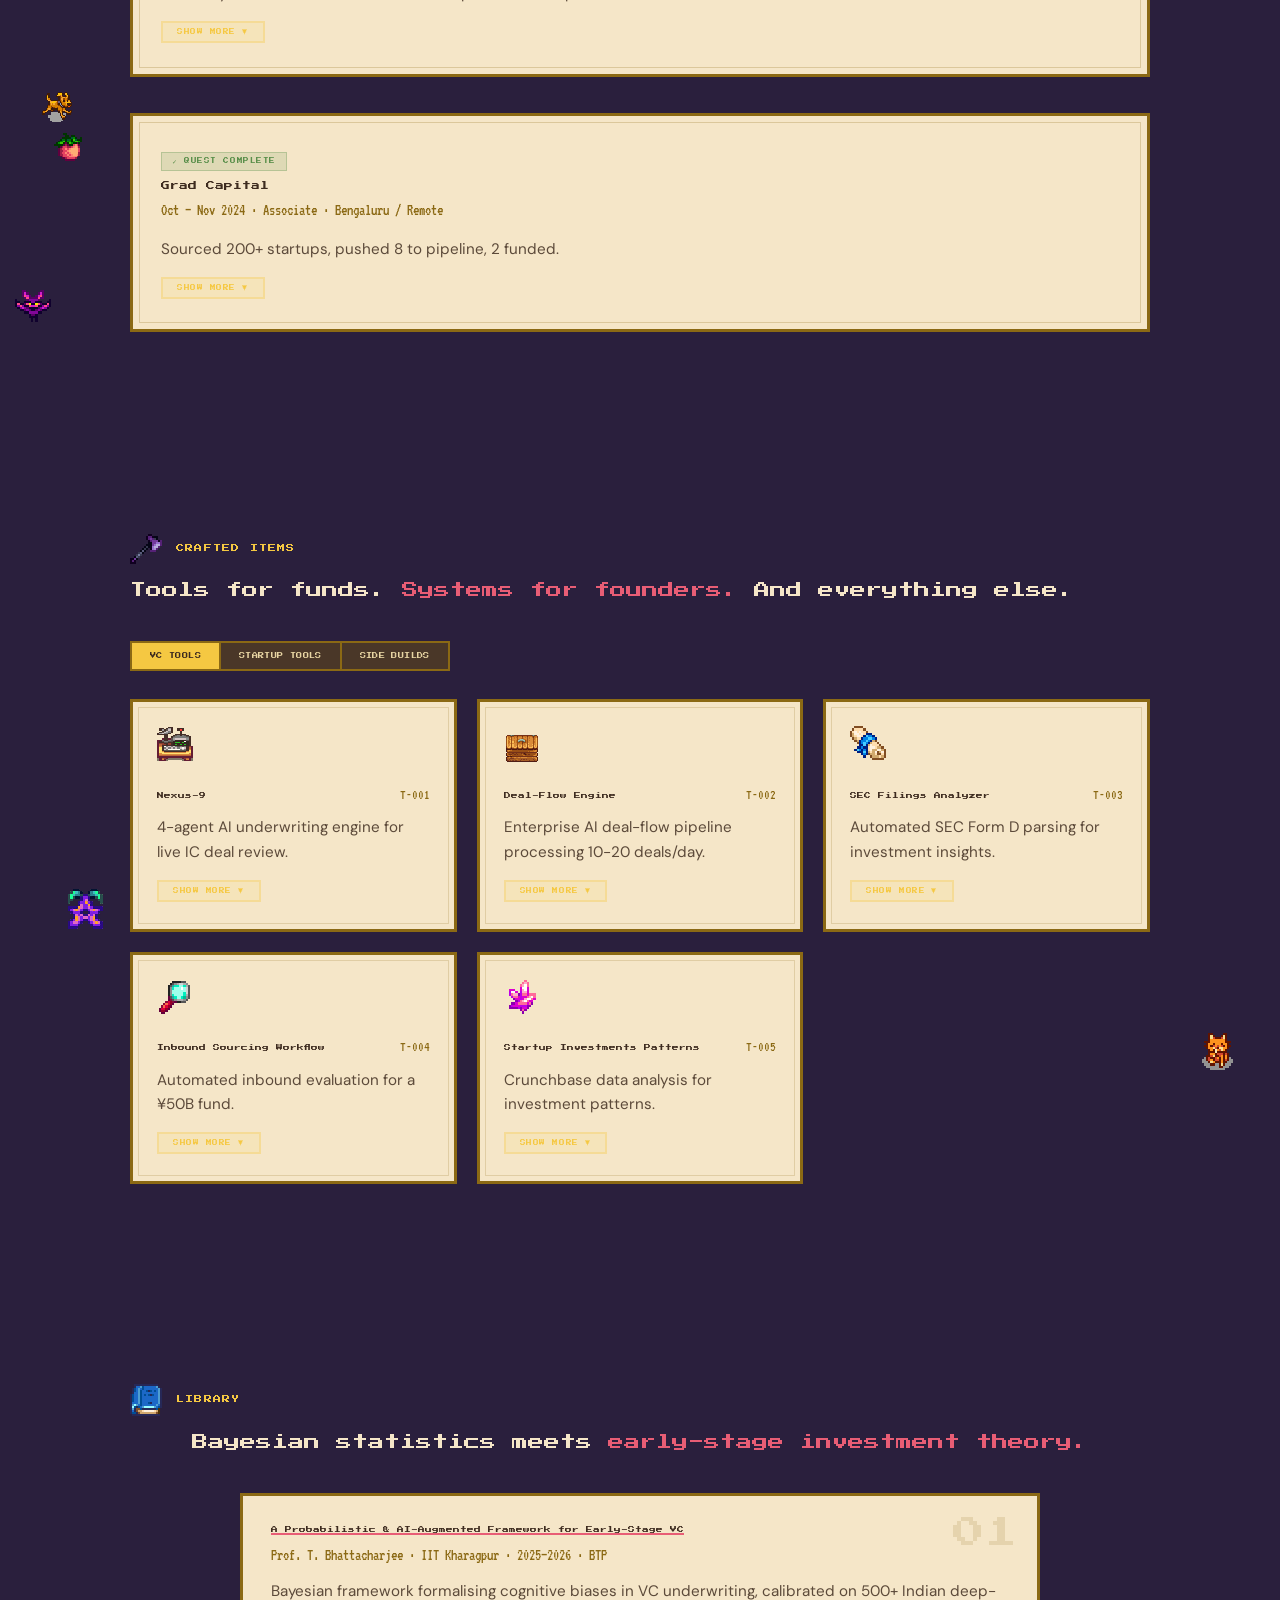
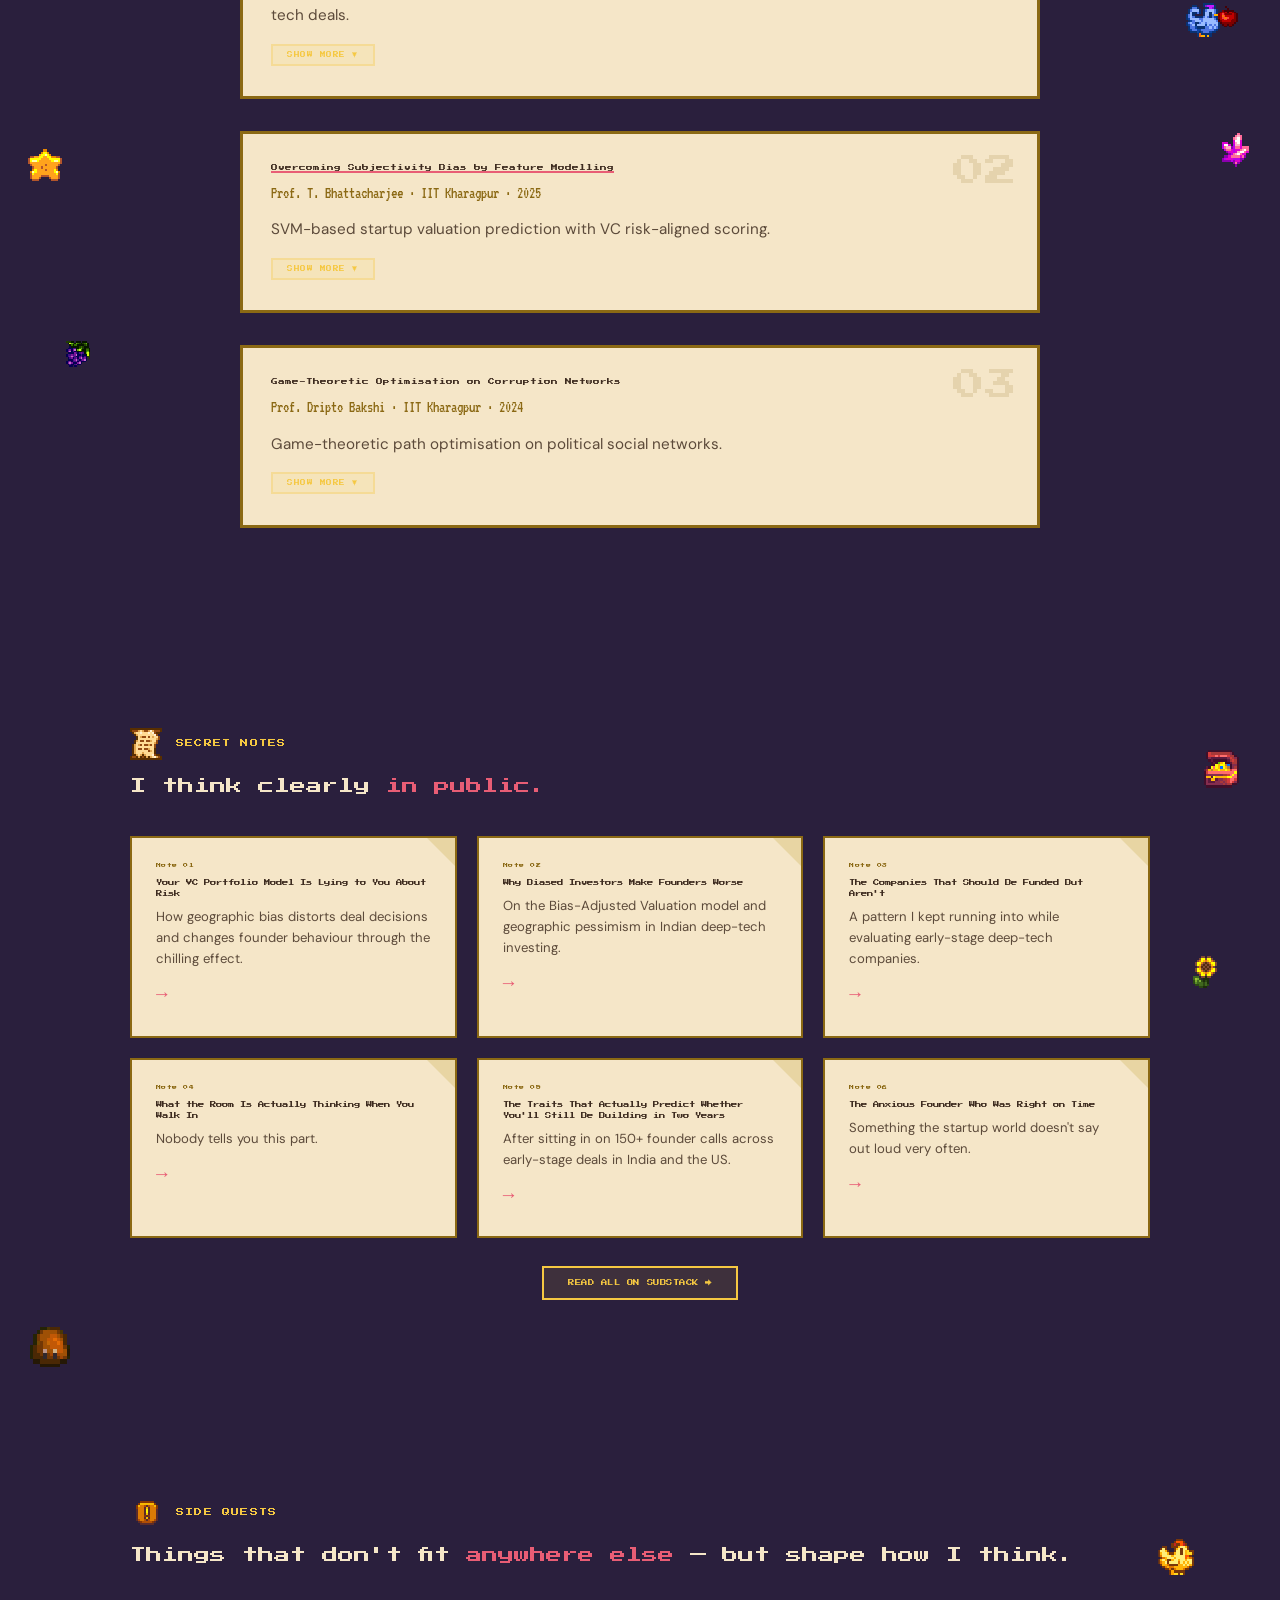
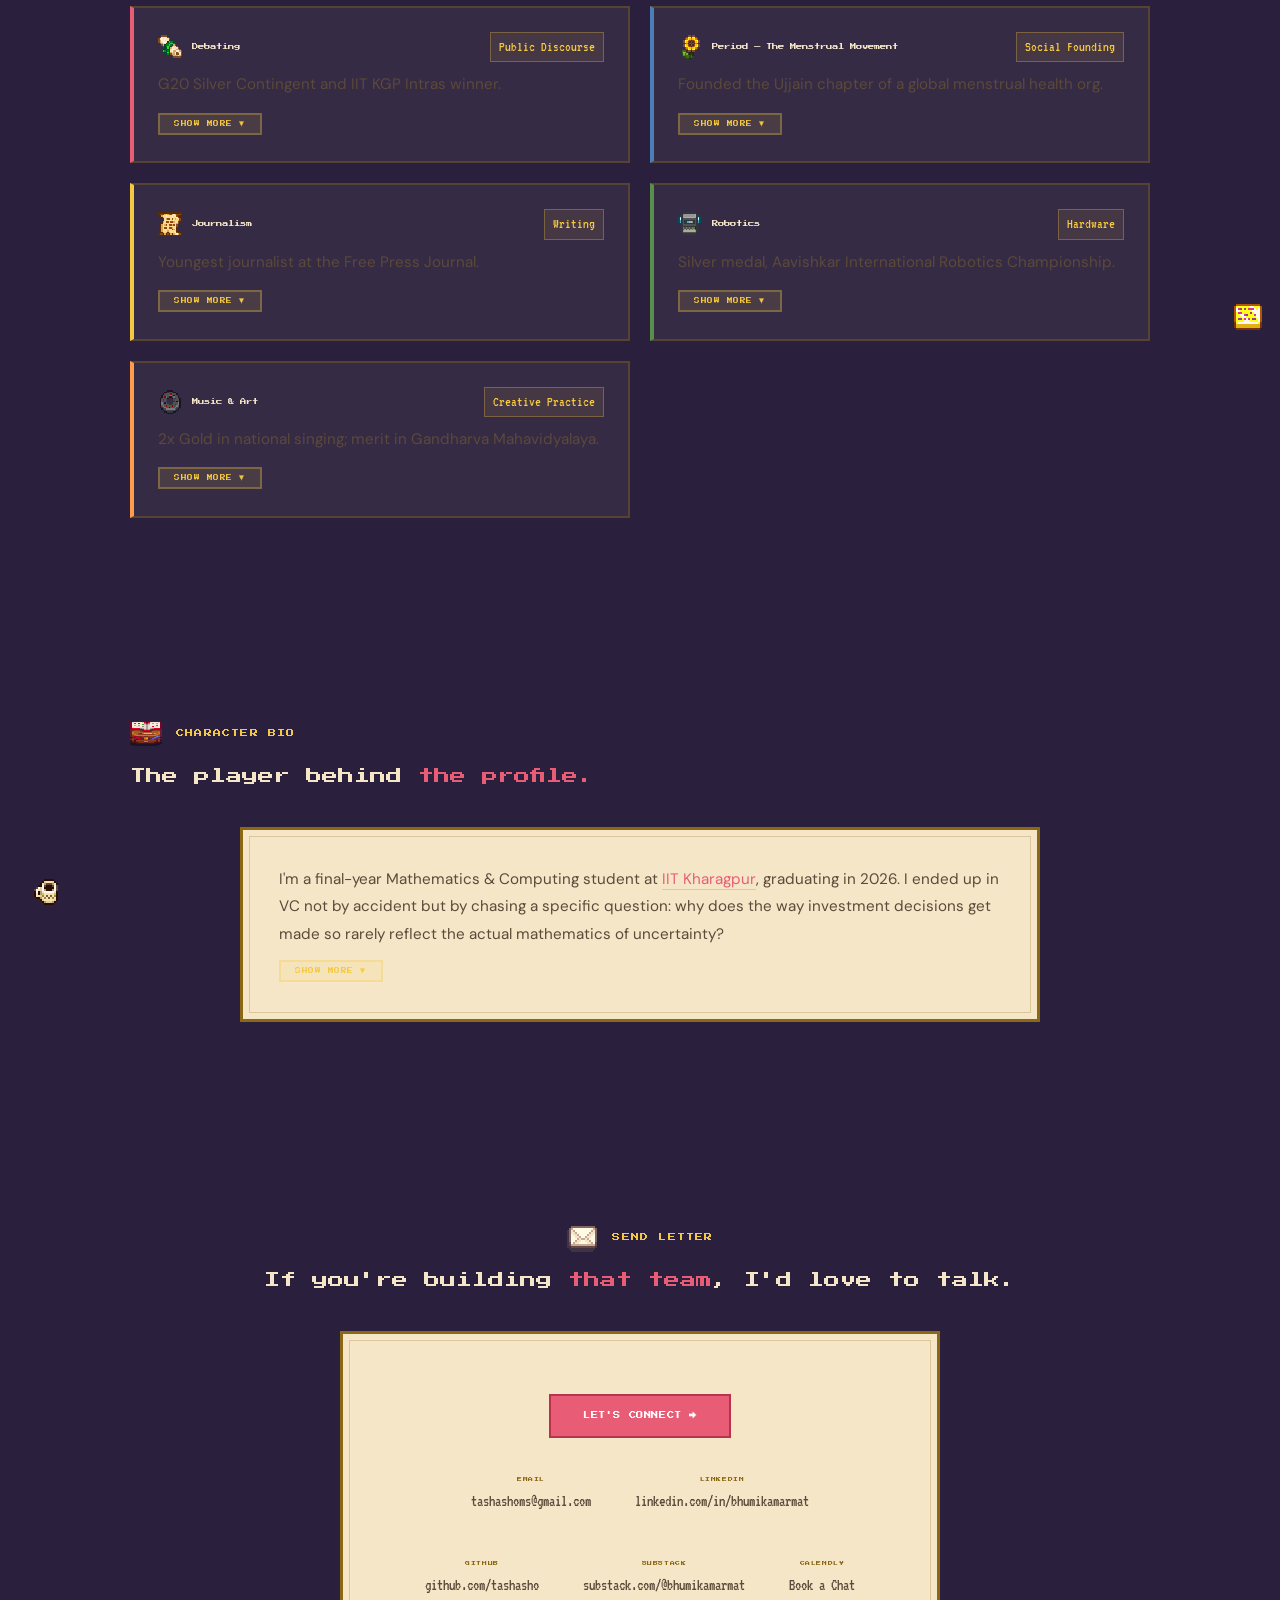
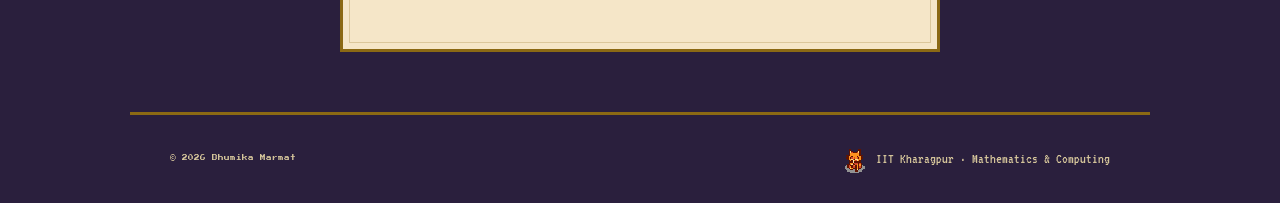
==== commit 73166b31: "Add Substack articles, Calendly placeholder, remove achievements" ====
--- a/index.html
+++ b/index.html
@@ -1110,7 +1110,6 @@
       <li><a href="#tools">Crafted</a></li>
       <li><a href="#research">Library</a></li>
       <li><a href="#writing">Notes</a></li>
-      <li><a href="#awards">Achievements</a></li>
       <li><a href="#sidequests">Side Quests</a></li>
       <li><a href="#about">Bio</a></li>
       <li><a href="#contact">Mail</a></li>
@@ -1162,7 +1161,8 @@
 
     <div class="cta-row">
       <a href="Bhumika_Marmat_Resume_VC.pdf" class="cta cta-primary" target="_blank">Download CV</a>
-      <a href="mailto:bhumika.marmat@gmail.com" class="cta">Email</a>
+      <a href="mailto:tashashoms@gmail.com" class="cta">Email</a>
+      <a href="#CALENDLY_LINK" class="cta" target="_blank" rel="noopener">Book a Chat</a>
       <a href="https://linkedin.com/in/bhumikamarmat" class="cta" target="_blank" rel="noopener">LinkedIn</a>
       <a href="https://github.com/tashasho" class="cta" target="_blank" rel="noopener">GitHub</a>
       <a href="https://substack.com/@bhumikamarmat" class="cta" target="_blank" rel="noopener">Substack</a>
@@ -1521,43 +1521,43 @@
     <div class="writing-grid">
       <a href="https://substack.com/home/post/p-197348457" class="secret-note reveal" target="_blank" rel="noopener">
         <div class="wc-num">Note 01</div>
-        <div class="wc-title">Post Title Here</div>
-        <div class="wc-desc">Edit this description in index.html &mdash; replace with your post's one-line summary.</div>
+        <div class="wc-title">Your VC Portfolio Model Is Lying to You About Risk</div>
+        <div class="wc-desc">How geographic bias distorts deal decisions and changes founder behaviour through the chilling effect.</div>
         <div class="wc-arrow">&rarr;</div>
       </a>
 
       <a href="https://substack.com/home/post/p-197348378" class="secret-note reveal d1" target="_blank" rel="noopener">
         <div class="wc-num">Note 02</div>
-        <div class="wc-title">Post Title Here</div>
-        <div class="wc-desc">Edit this description in index.html &mdash; replace with your post's one-line summary.</div>
+        <div class="wc-title">Why Biased Investors Make Founders Worse</div>
+        <div class="wc-desc">On the Bias-Adjusted Valuation model and geographic pessimism in Indian deep-tech investing.</div>
         <div class="wc-arrow">&rarr;</div>
       </a>
 
       <a href="https://substack.com/home/post/p-197347228" class="secret-note reveal d2" target="_blank" rel="noopener">
         <div class="wc-num">Note 03</div>
-        <div class="wc-title">Post Title Here</div>
-        <div class="wc-desc">Edit this description in index.html &mdash; replace with your post's one-line summary.</div>
+        <div class="wc-title">The Companies That Should Be Funded But Aren't</div>
+        <div class="wc-desc">A pattern I kept running into while evaluating early-stage deep-tech companies.</div>
         <div class="wc-arrow">&rarr;</div>
       </a>
 
       <a href="https://substack.com/home/post/p-197337766" class="secret-note reveal d3" target="_blank" rel="noopener">
         <div class="wc-num">Note 04</div>
-        <div class="wc-title">Post Title Here</div>
-        <div class="wc-desc">Edit this description in index.html &mdash; replace with your post's one-line summary.</div>
+        <div class="wc-title">What the Room Is Actually Thinking When You Walk In</div>
+        <div class="wc-desc">Nobody tells you this part.</div>
         <div class="wc-arrow">&rarr;</div>
       </a>
 
       <a href="https://substack.com/home/post/p-197337619" class="secret-note reveal d4" target="_blank" rel="noopener">
         <div class="wc-num">Note 05</div>
-        <div class="wc-title">Post Title Here</div>
-        <div class="wc-desc">Edit this description in index.html &mdash; replace with your post's one-line summary.</div>
+        <div class="wc-title">The Traits That Actually Predict Whether You'll Still Be Building in Two Years</div>
+        <div class="wc-desc">After sitting in on 150+ founder calls across early-stage deals in India and the US.</div>
         <div class="wc-arrow">&rarr;</div>
       </a>
 
       <a href="https://substack.com/home/post/p-197337244" class="secret-note reveal" target="_blank" rel="noopener">
         <div class="wc-num">Note 06</div>
-        <div class="wc-title">Post Title Here</div>
-        <div class="wc-desc">Edit this description in index.html &mdash; replace with your post's one-line summary.</div>
+        <div class="wc-title">The Anxious Founder Who Was Right on Time</div>
+        <div class="wc-desc">Something the startup world doesn't say out loud very often.</div>
         <div class="wc-arrow">&rarr;</div>
       </a>
     </div>
@@ -1567,49 +1567,6 @@
     </div>
   </section>
 
-  <!-- ======================================
-       AWARDS — ACHIEVEMENTS UNLOCKED
-       ====================================== -->
-  <section class="section" id="awards">
-    <div class="section-header reveal">
-      <img src="images/Diamond.png" alt="" class="section-icon"/>
-      <div class="section-label">Achievements Unlocked</div>
-    </div>
-    <div class="section-title reveal">Recognition along <em>the way.</em></div>
-
-    <div class="awards-grid">
-      <div class="award-card reveal">
-        <img src="images/Prismatic_Shard.png" alt="" class="award-icon"/>
-        <div class="award-year">2020</div>
-        <div class="award-title">NTSE National Scholar</div>
-        <div class="award-sub">Top 0.1% among 1,000,000+ candidates &middot; NCERT Government Scholarship</div>
-      </div>
-      <div class="award-card reveal d1">
-        <img src="images/Diamond.png" alt="" class="award-icon"/>
-        <div class="award-year">2021</div>
-        <div class="award-title">INSPIRE Fellowship &middot; Govt. of India</div>
-        <div class="award-sub">Top 1% across India's national examinations</div>
-      </div>
-      <div class="award-card reveal d2">
-        <img src="images/Golden_Relic.png" alt="" class="award-icon"/>
-        <div class="award-year">2024</div>
-        <div class="award-title">National Runner-Up &middot; LBO Case, MnAnalyse</div>
-        <div class="award-sub">Premier National M&amp;A Case Competition &middot; IIT Guwahati</div>
-      </div>
-      <div class="award-card reveal d3">
-        <img src="images/Star_Shards.png" alt="" class="award-icon"/>
-        <div class="award-year">2024</div>
-        <div class="award-title">National Finalist &middot; Insight Masters (ISB Hyderabad)</div>
-        <div class="award-sub">Business Analytics &middot; AWL Resolve, IIM Ahmedabad</div>
-      </div>
-      <div class="award-card reveal d4">
-        <img src="images/Stardrop.png" alt="" class="award-icon"/>
-        <div class="award-year">2023</div>
-        <div class="award-title">Silver Contingent &middot; ACWG Debate, G20</div>
-        <div class="award-sub">Best Debater &middot; Sahodaya Regional &middot; Broke at LSRPD, DTU PD</div>
-      </div>
-    </div>
-  </section>
 
   <!-- ======================================
        SIDEQUESTS
@@ -1734,12 +1691,12 @@
     <div class="section-title reveal" style="text-align:center;">If you're building <em>that team</em>, I'd love to talk.</div>
 
     <div class="contact-card reveal">
-      <a href="mailto:bhumika.marmat@gmail.com" class="contact-cta-big">Let's Connect &rarr;</a>
+      <a href="mailto:tashashoms@gmail.com" class="contact-cta-big">Let's Connect &rarr;</a>
 
       <div class="contact-links-row">
-        <a href="mailto:bhumika.marmat@gmail.com" class="contact-link-item">
+        <a href="mailto:tashashoms@gmail.com" class="contact-link-item">
           <span class="cl-type">Email</span>
-          <span class="cl-val">bhumika.marmat@gmail.com</span>
+          <span class="cl-val">tashashoms@gmail.com</span>
         </a>
         <a href="https://linkedin.com/in/bhumikamarmat" class="contact-link-item" target="_blank" rel="noopener">
           <span class="cl-type">LinkedIn</span>
@@ -1752,6 +1709,10 @@
         <a href="https://substack.com/@bhumikamarmat" class="contact-link-item" target="_blank" rel="noopener">
           <span class="cl-type">Substack</span>
           <span class="cl-val">substack.com/@bhumikamarmat</span>
+        </a>
+        <a href="#CALENDLY_LINK" class="contact-link-item" target="_blank" rel="noopener">
+          <span class="cl-type">Calendly</span>
+          <span class="cl-val">Book a Chat</span>
         </a>
       </div>
     </div>
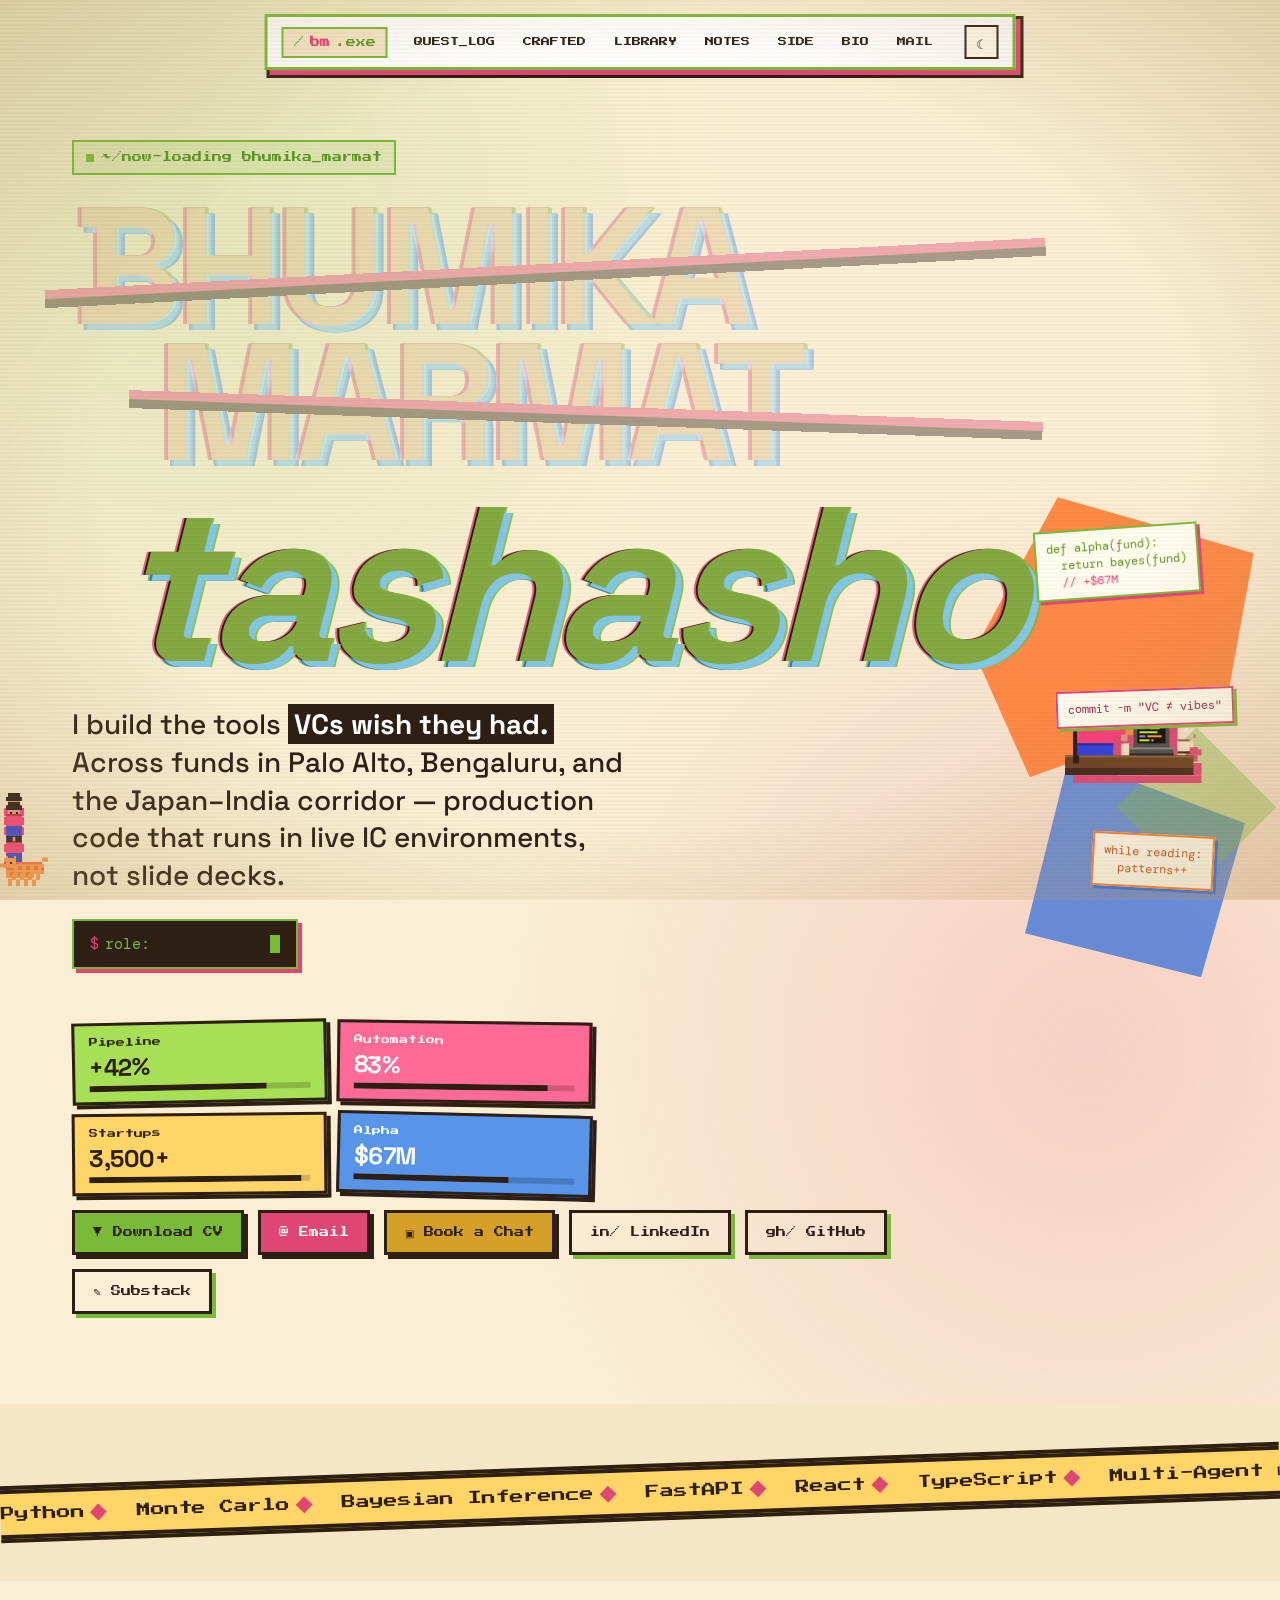
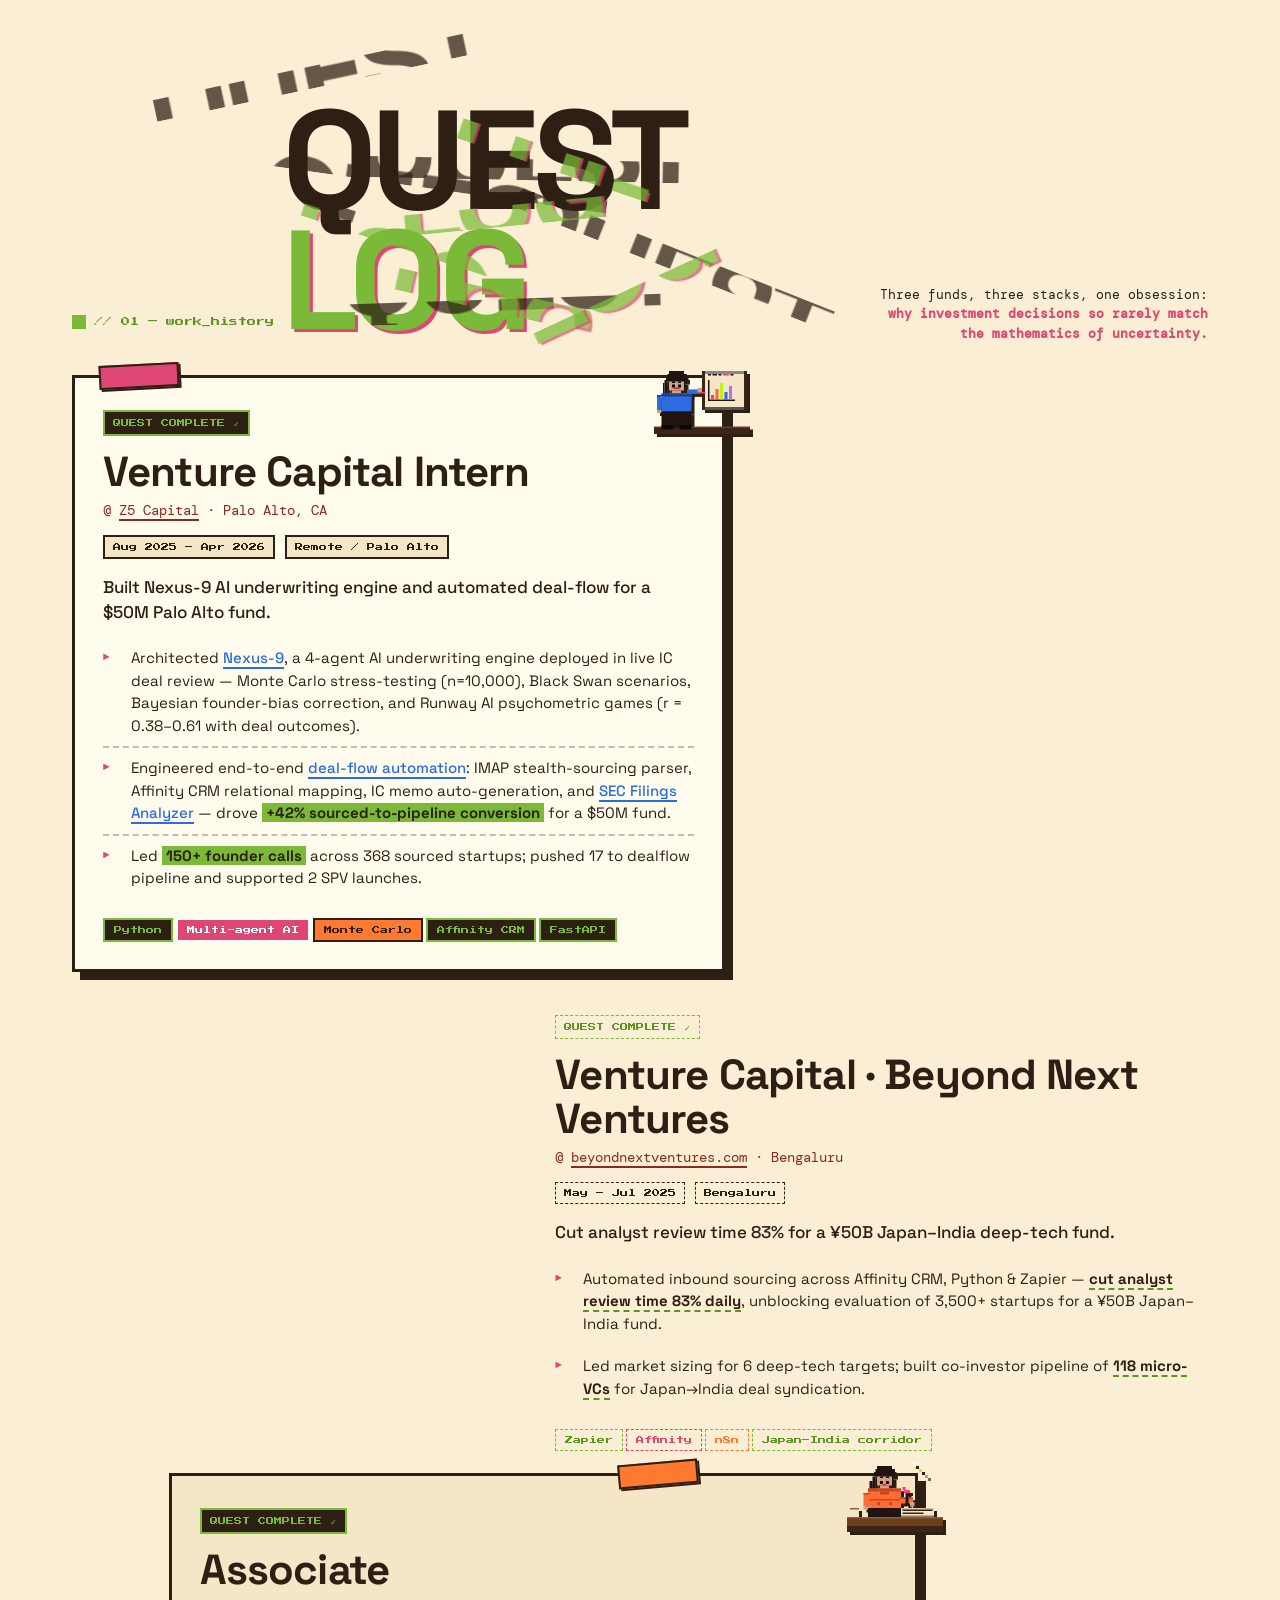
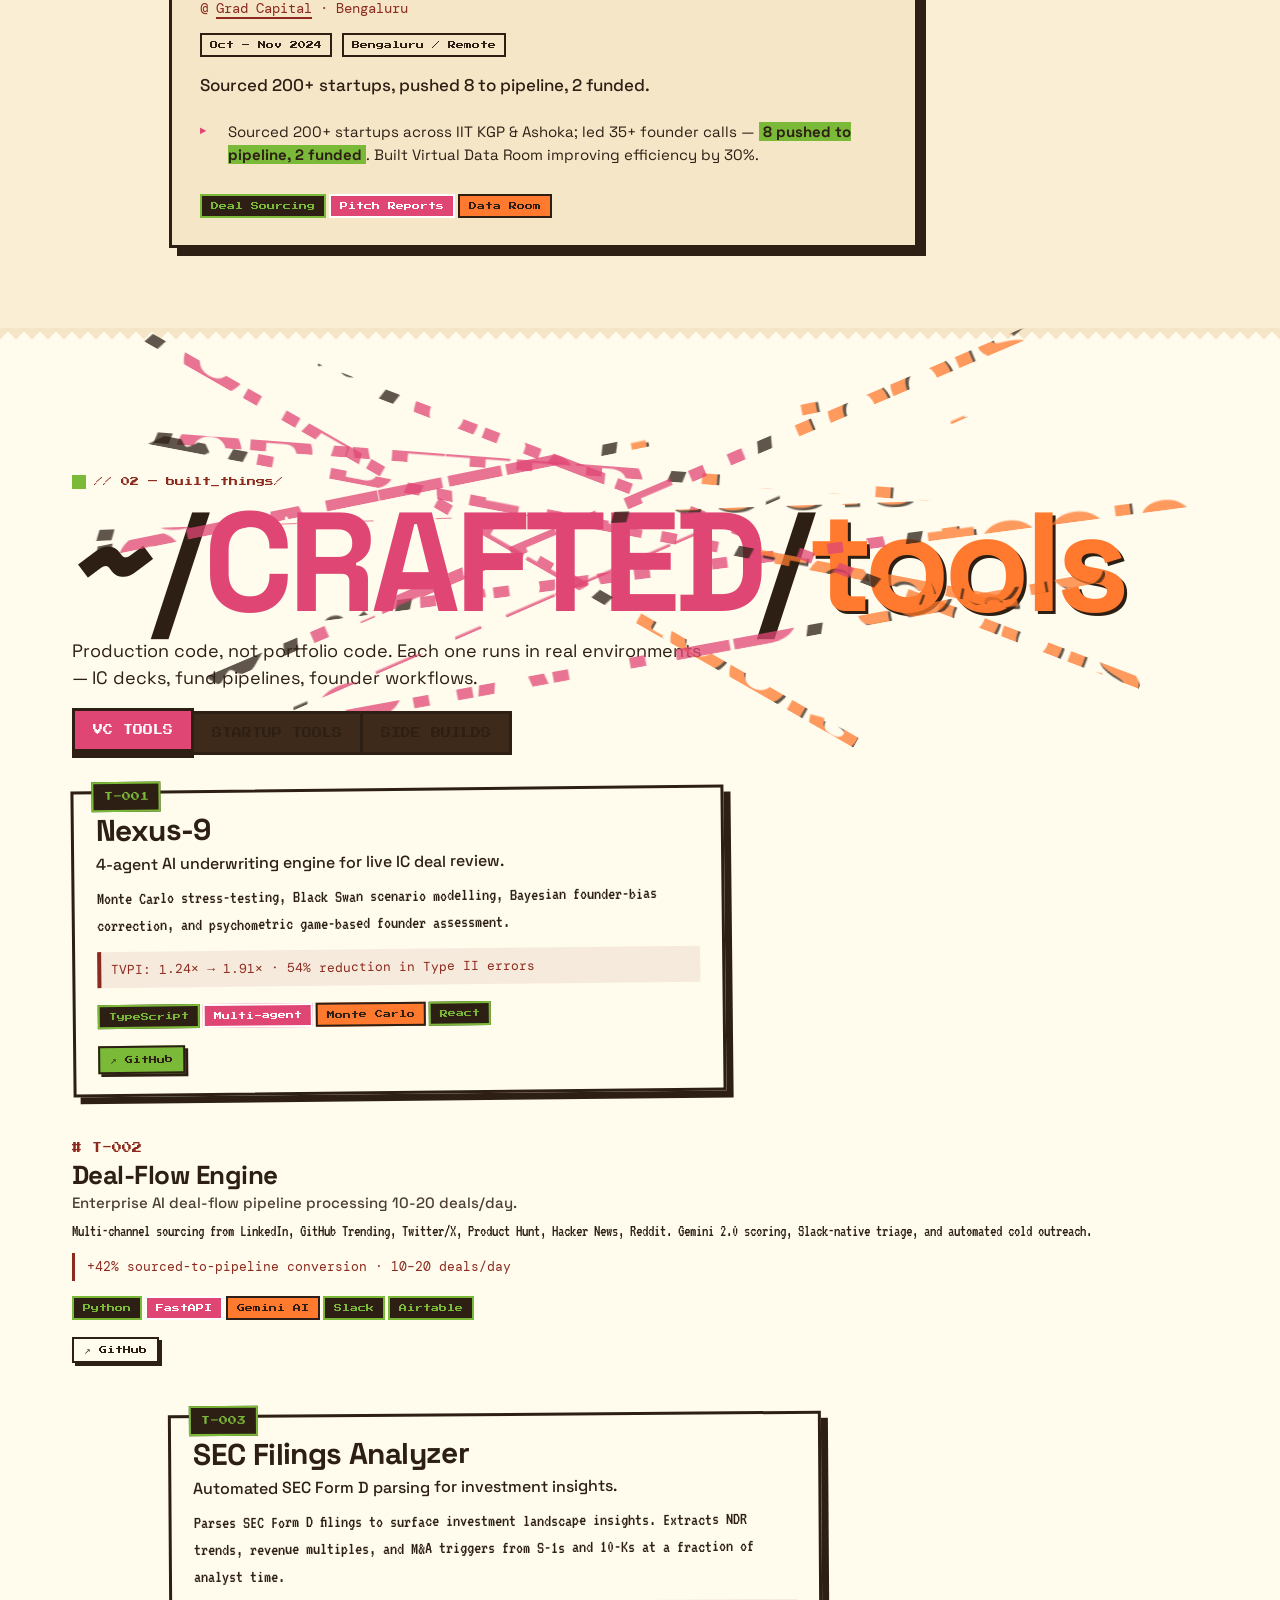
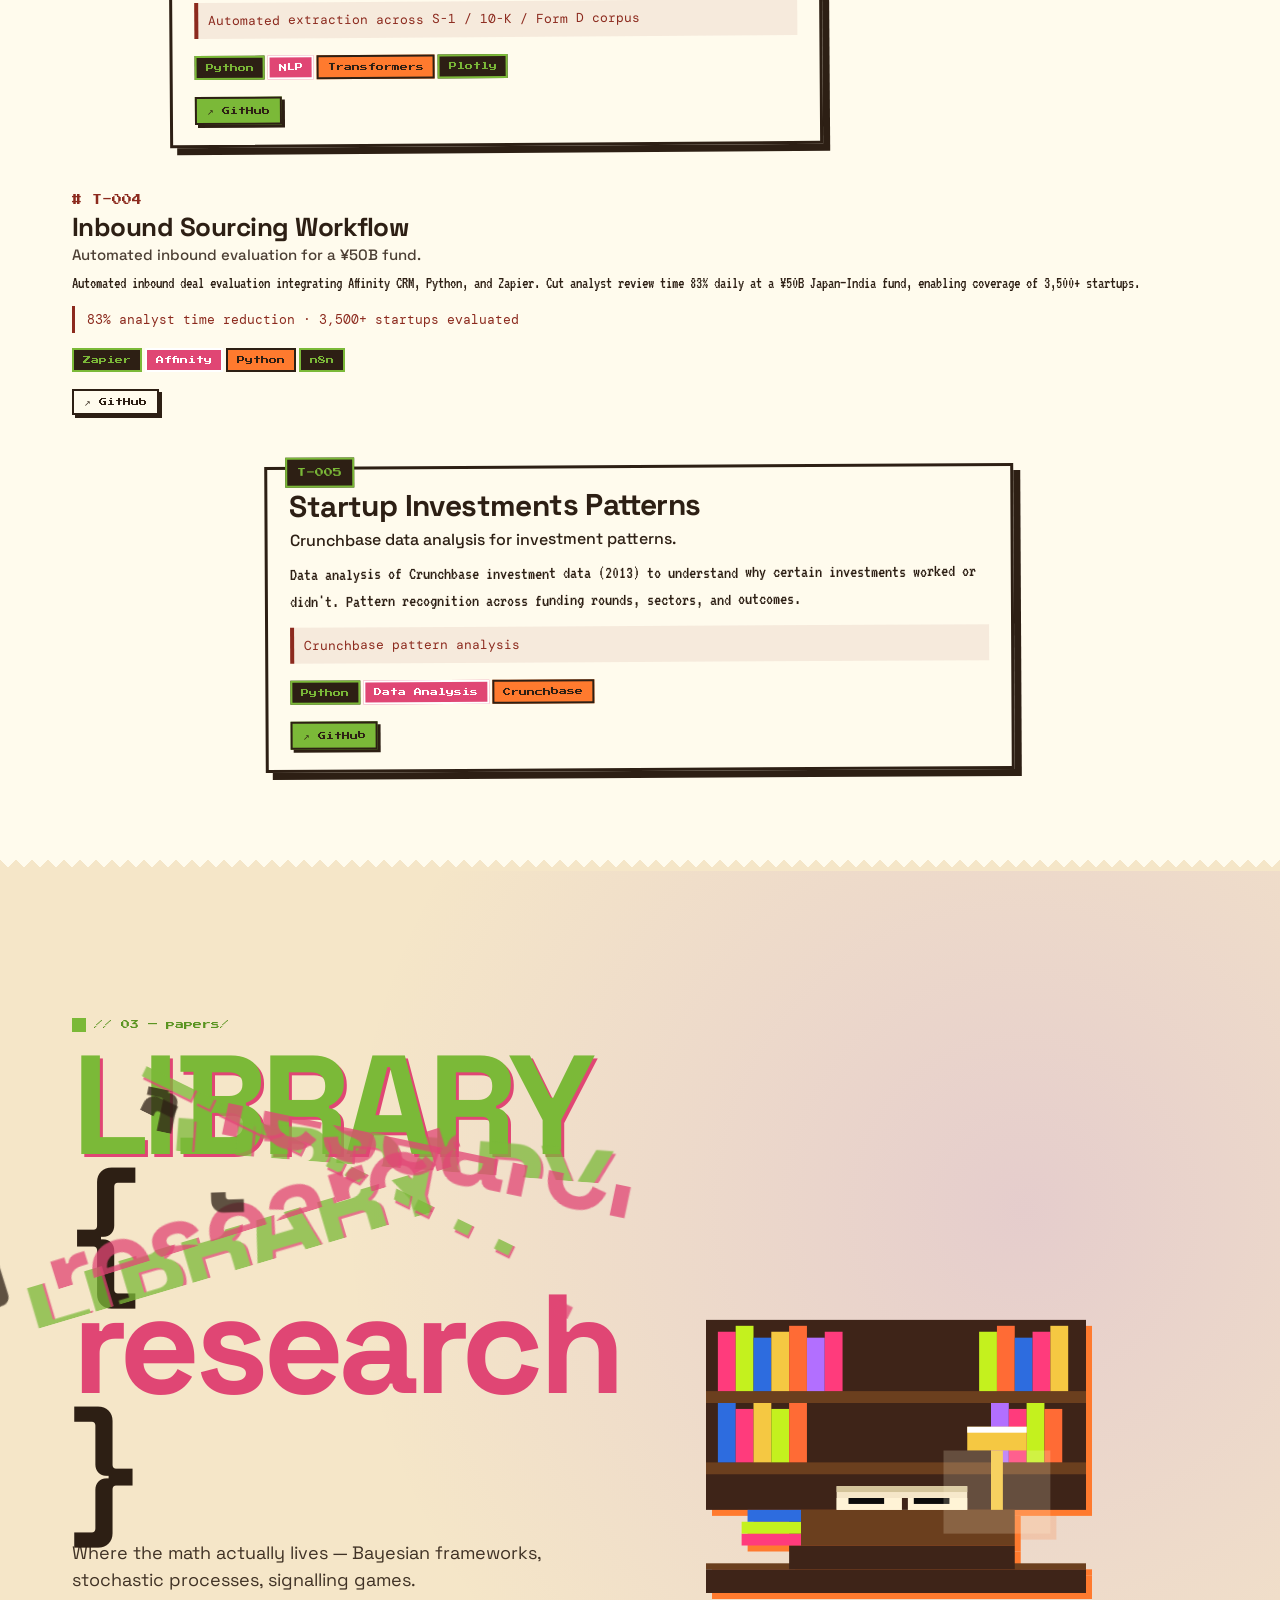
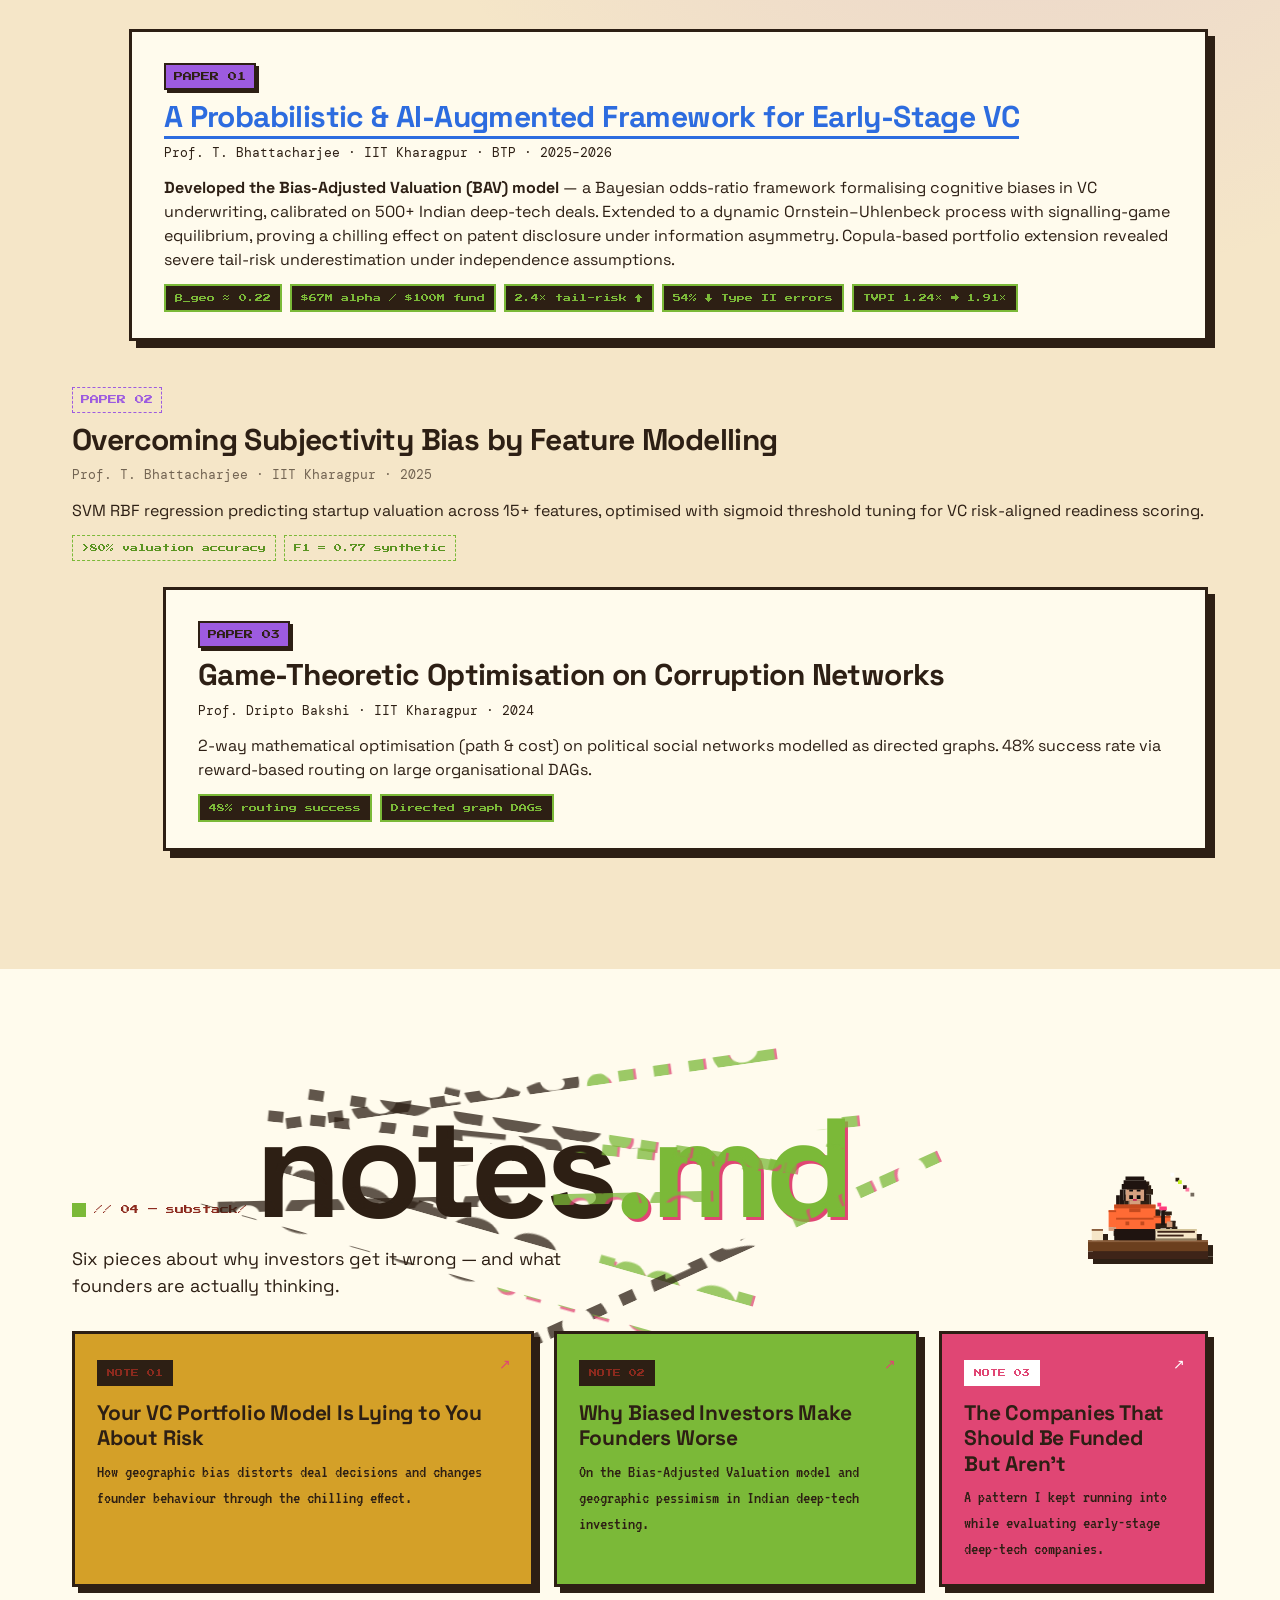
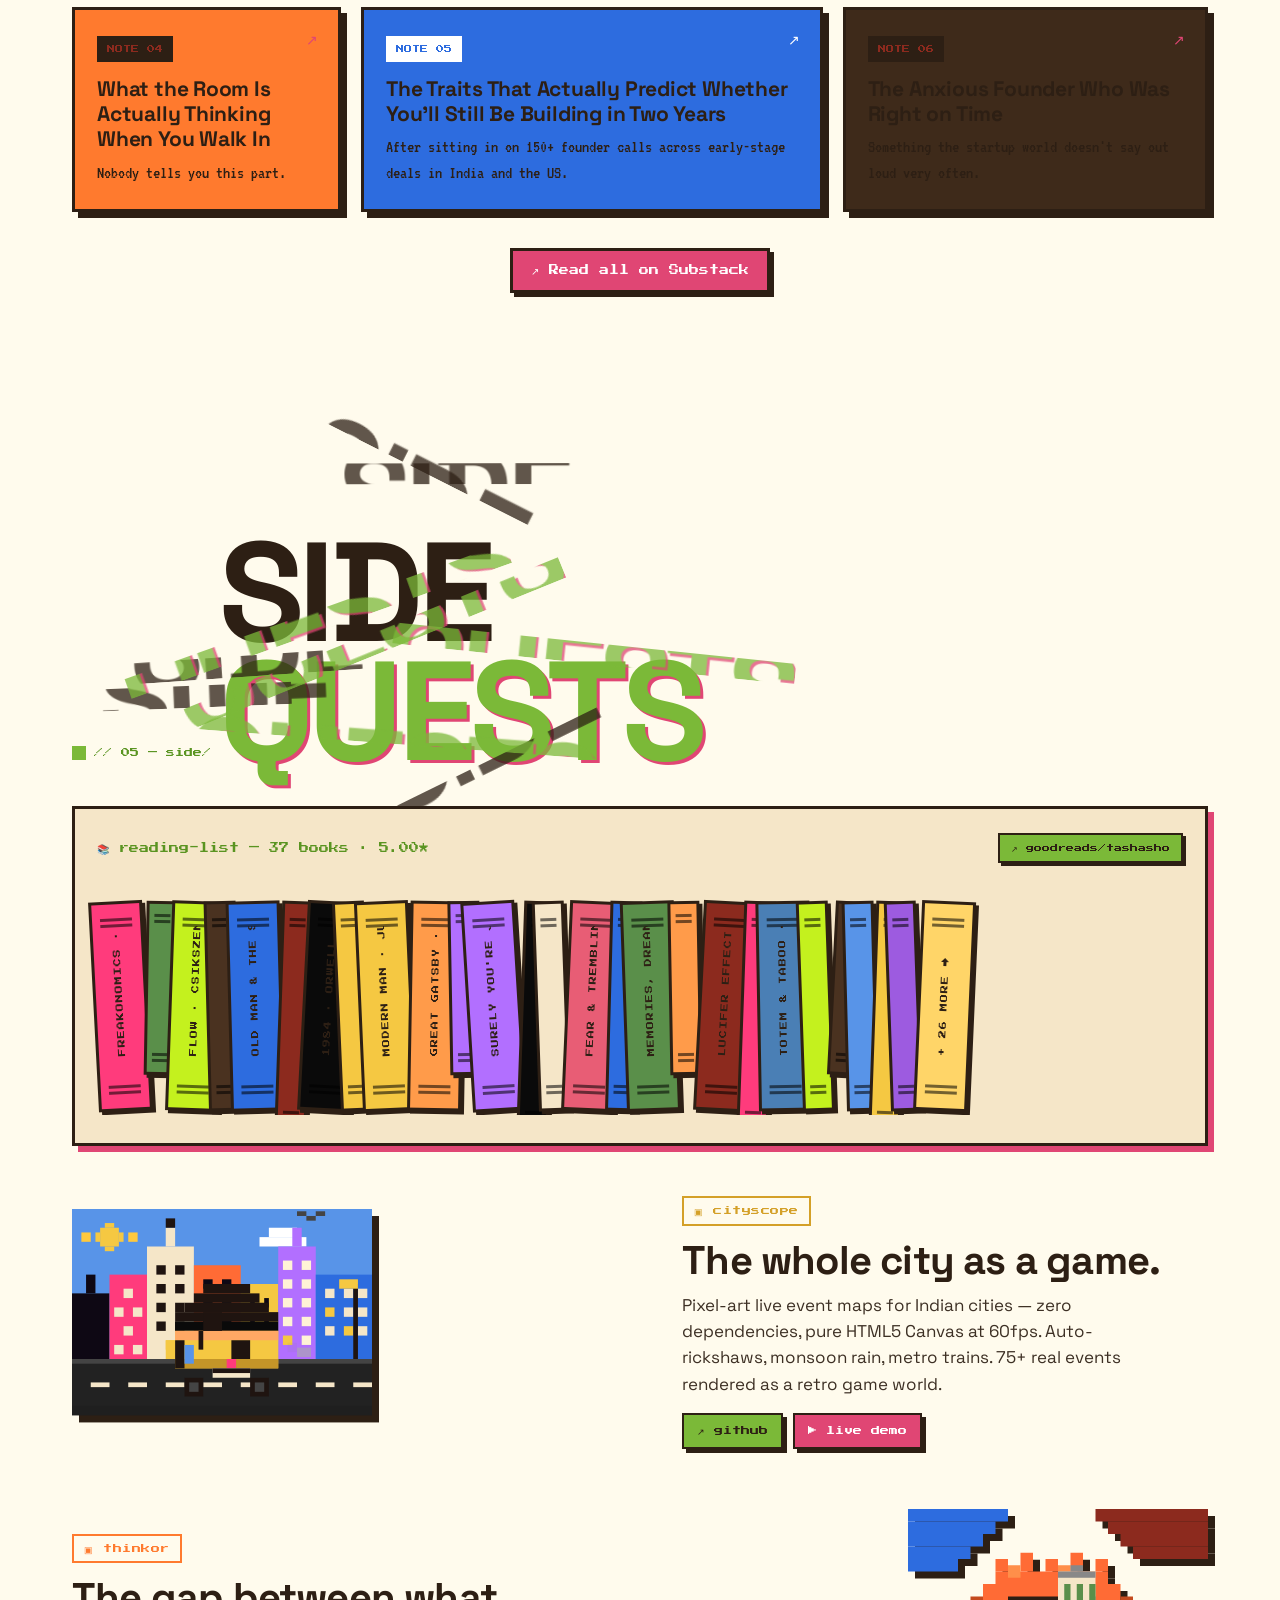
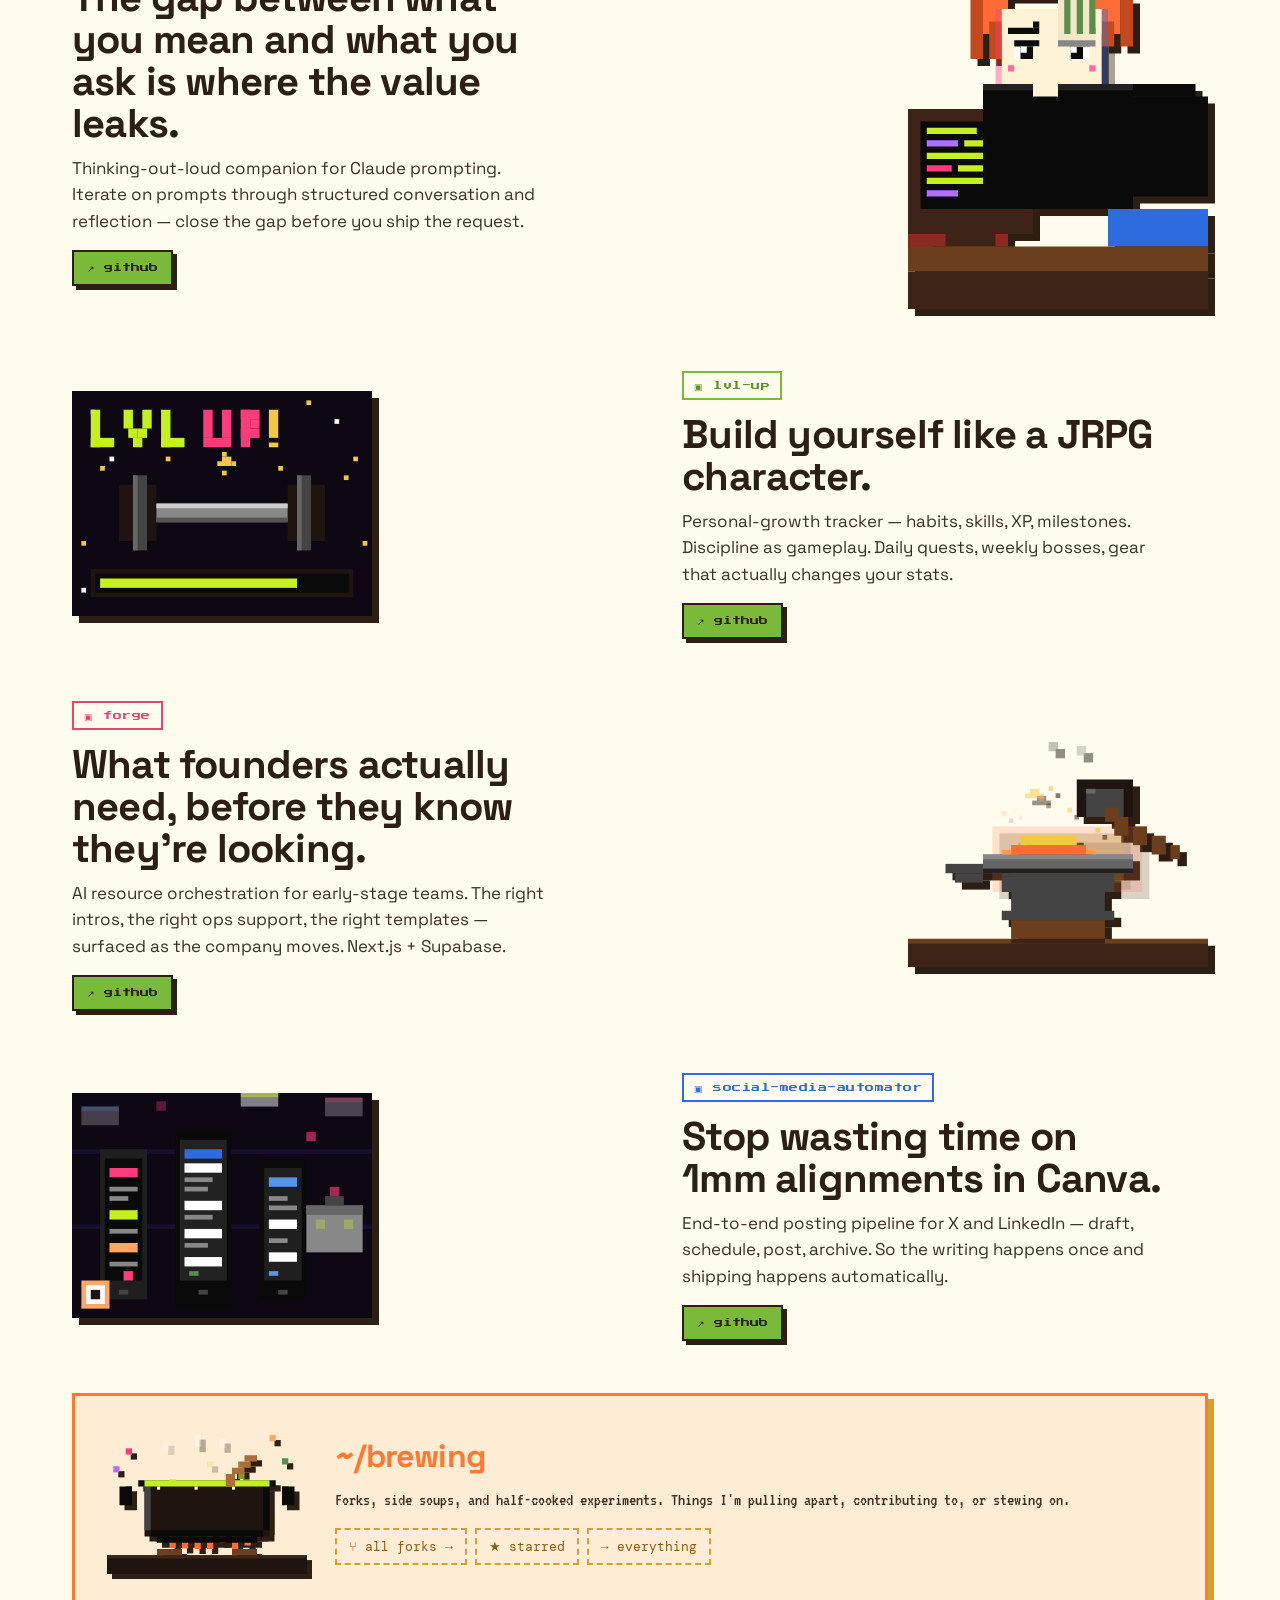
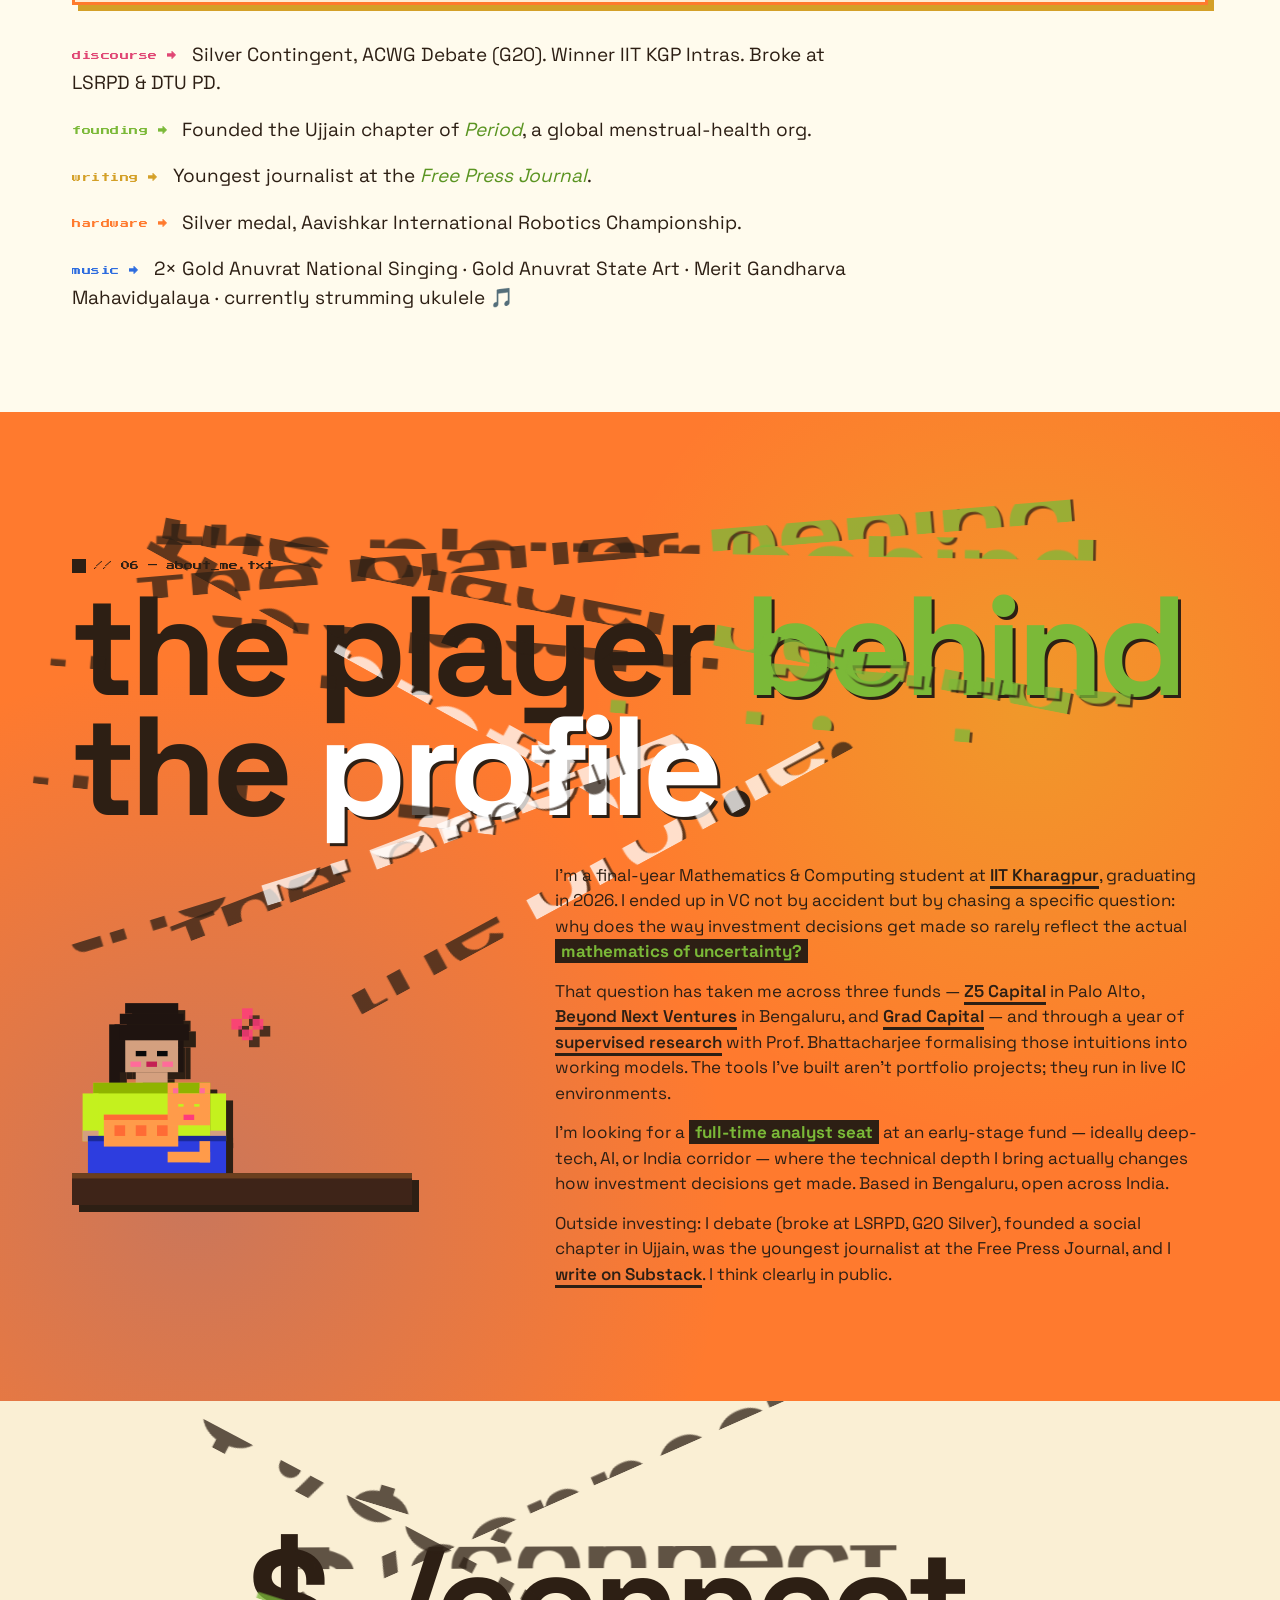
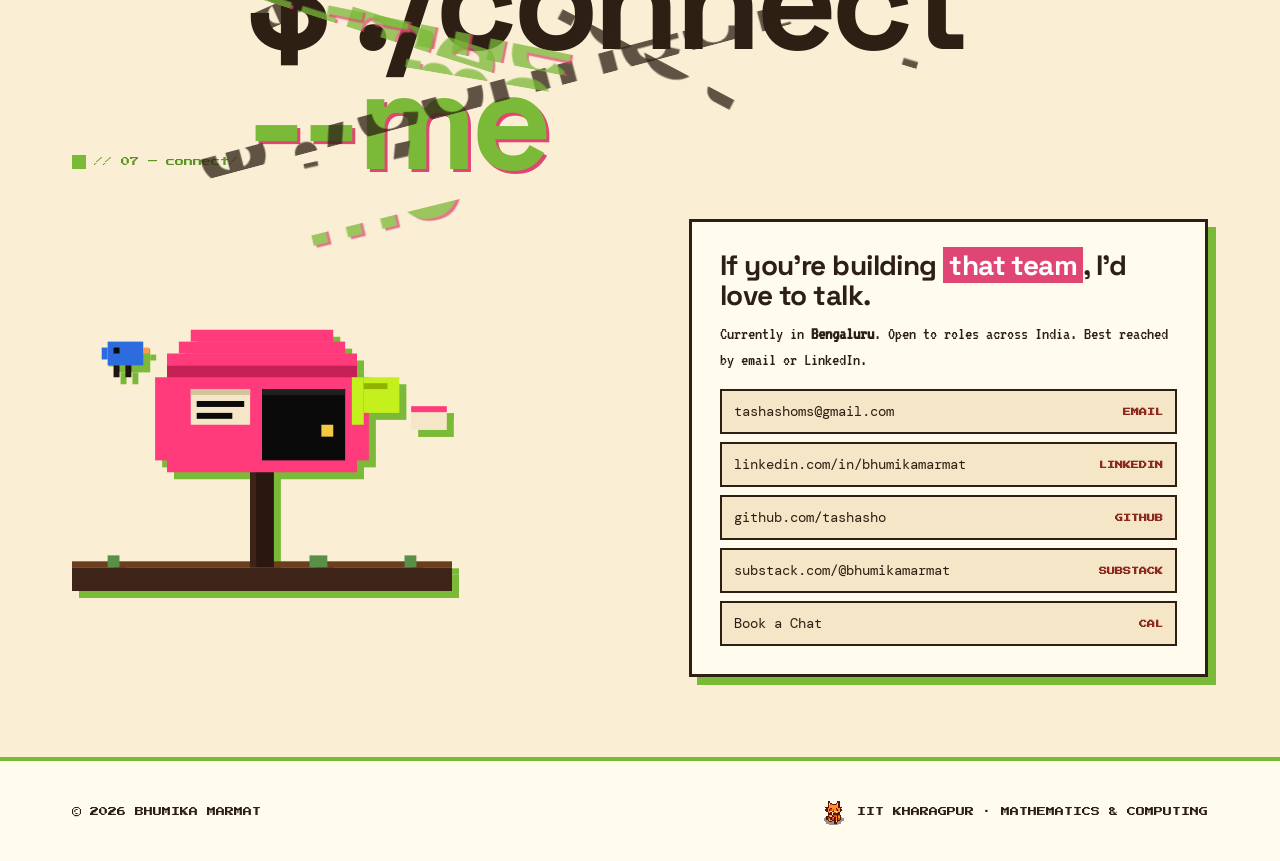
==== commit dc2654b6: "v10 custom project pixel scenes, brewing, z5+grad links, light-mode contrast, dissipating titles" ====
--- a/index.html
+++ b/index.html
@@ -1,1761 +1,3547 @@
 <!DOCTYPE html>
 <html lang="en">
 <head>
-  <meta charset="UTF-8"/>
-  <meta name="viewport" content="width=device-width, initial-scale=1.0"/>
-  <meta name="description" content="Bhumika Marmat — Math & CS at IIT Kharagpur. I build the tools VCs wish they had."/>
-  <meta name="author" content="Bhumika Marmat"/>
-  <meta name="keywords" content="Bhumika Marmat, IIT Kharagpur, Venture Capital, AI, Deep Tech, Portfolio"/>
-  <meta property="og:title" content="Bhumika Marmat — Portfolio"/>
-  <meta property="og:description" content="Math & CS at IIT Kharagpur. I build the tools VCs wish they had."/>
-  <meta property="og:type" content="website"/>
-  <meta property="og:url" content="https://tashasho.github.io"/>
-  <meta property="og:image" content="https://tashasho.github.io/images/og-image.png"/>
-  <meta name="twitter:card" content="summary_large_image"/>
-  <meta name="twitter:title" content="Bhumika Marmat — Portfolio"/>
-  <meta name="twitter:description" content="Math & CS at IIT Kharagpur. I build the tools VCs wish they had."/>
-  <title>Bhumika Marmat</title>
-  <link rel="icon" href="data:image/svg+xml,<svg xmlns='http://www.w3.org/2000/svg' viewBox='0 0 100 100'><text y='.9em' font-size='90'>&#x2B50;</text></svg>"/>
-  <link rel="preconnect" href="https://fonts.googleapis.com"/>
-  <link rel="preconnect" href="https://fonts.gstatic.com" crossorigin/>
-  <link href="https://fonts.googleapis.com/css2?family=Press+Start+2P&family=VT323&family=DM+Sans:wght@300;400;500&display=swap" rel="stylesheet"/>
+<meta charset="UTF-8"/>
+<meta name="viewport" content="width=device-width, initial-scale=1.0"/>
+<meta name="description" content="Bhumika Marmat — Math & CS at IIT Kharagpur. I build the tools VCs wish they had."/>
+<meta name="author" content="Bhumika Marmat"/>
+<meta name="keywords" content="Bhumika Marmat, IIT Kharagpur, Venture Capital, AI, Deep Tech, Portfolio"/>
+<meta property="og:title" content="Bhumika Marmat — Portfolio"/>
+<meta property="og:description" content="Math & CS at IIT Kharagpur. I build the tools VCs wish they had."/>
+<meta property="og:type" content="website"/>
+<meta property="og:url" content="https://tashasho.github.io"/>
+<meta property="og:image" content="https://tashasho.github.io/images/og-image.png"/>
+<meta name="twitter:card" content="summary_large_image"/>
+<meta name="twitter:title" content="Bhumika Marmat — Portfolio"/>
+<meta name="twitter:description" content="Math & CS at IIT Kharagpur. I build the tools VCs wish they had."/>
+<title>BHUMIKA.exe — terminal portfolio</title>
+<link rel="icon" href="data:image/svg+xml,<svg xmlns='http://www.w3.org/2000/svg' viewBox='0 0 16 16'><rect x='2' y='2' width='12' height='12' fill='%23FF3B7C'/><rect x='4' y='4' width='8' height='8' fill='%23C4F11E'/><rect x='6' y='6' width='4' height='4' fill='%230A0A0A'/></svg>"/>
+<link rel="preconnect" href="https://fonts.googleapis.com"/>
+<link rel="preconnect" href="https://fonts.gstatic.com" crossorigin/>
+<link href="https://fonts.googleapis.com/css2?family=Press+Start+2P&family=VT323&family=Space+Grotesk:wght@400;500;700&family=DM+Mono:wght@400;500&display=swap" rel="stylesheet"/>
 <style>
-/* ======================================
-   CSS VARIABLES & RESET
-   ====================================== */
-:root {
-  --bg: #2a1f3d;
-  --bg2: #3d2e5c;
-  --bg-warm: #4a3728;
-  --panel: #f5e6c8;
-  --panel2: #e8d5a3;
-  --panel3: #d4c49a;
-  --text: #3d2b1f;
-  --text-light: #f5e6c8;
-  --accent: #e85d75;
-  --accent2: #ff9b4a;
-  --green: #5a8f4a;
-  --blue: #4a7fb5;
-  --gold: #f5c842;
-  --pixel-shadow: #1a1028;
-  --pixel-font: 'Press Start 2P', monospace;
-  --retro-font: 'VT323', monospace;
-  --body-font: 'DM Sans', sans-serif;
-  --max: 1100px;
-  --gutter: 40px;
-}
-*, *::before, *::after { box-sizing: border-box; margin: 0; padding: 0; }
-html { scroll-behavior: smooth; }
-body {
-  background: var(--bg);
-  color: var(--text-light);
-  font-family: var(--retro-font);
-  font-size: 18px;
-  line-height: 1.7;
-  -webkit-font-smoothing: antialiased;
-  overflow-x: hidden;
-  cursor: url("data:image/svg+xml,%3Csvg xmlns='http://www.w3.org/2000/svg' width='24' height='24' viewBox='0 0 24 24'%3E%3Crect x='4' y='0' width='4' height='4' fill='%23f5c842'/%3E%3Crect x='0' y='4' width='4' height='4' fill='%23f5c842'/%3E%3Crect x='4' y='4' width='4' height='4' fill='%23fff'/%3E%3Crect x='8' y='4' width='4' height='4' fill='%23f5c842'/%3E%3Crect x='4' y='8' width='4' height='4' fill='%23fff'/%3E%3Crect x='8' y='8' width='4' height='4' fill='%23f5c842'/%3E%3Crect x='12' y='8' width='4' height='4' fill='%23f5c842'/%3E%3Crect x='8' y='12' width='4' height='4' fill='%23f5c842'/%3E%3Crect x='12' y='12' width='4' height='4' fill='%23f5c842'/%3E%3Crect x='16' y='12' width='4' height='4' fill='%23f5c842'/%3E%3Crect x='12' y='16' width='4' height='4' fill='%23f5c842'/%3E%3Crect x='16' y='16' width='4' height='4' fill='%23f5c842'/%3E%3Crect x='20' y='16' width='4' height='4' fill='%23f5c842'/%3E%3C/svg%3E") 4 4, auto;
-}
-a { cursor: inherit; }
-::selection { background: rgba(232,93,117,0.4); color: #fff; }
-img { image-rendering: pixelated; }
-
-/* ======================================
-   SCROLL PROGRESS BAR
-   ====================================== */
-.scroll-progress {
-  position: fixed; top: 0; left: 0;
-  height: 4px; z-index: 200;
-  transform-origin: left; transform: scaleX(0);
-  background: linear-gradient(90deg, var(--gold), var(--accent2), var(--accent));
-  width: 100%;
-  image-rendering: pixelated;
-  box-shadow: 0 0 8px var(--gold);
-}
-
-/* ======================================
-   STARRY SKY BACKGROUND
-   ====================================== */
-.starry-sky {
-  position: fixed; top: 0; left: 0;
-  width: 100%; height: 100%;
-  z-index: 0; pointer-events: none;
-  background: linear-gradient(180deg, #1a1028 0%, #2a1f3d 40%, #3d2e5c 70%, #2a1f3d 100%);
-}
-.star {
-  position: absolute;
-  background: #fff;
-  border-radius: 50%;
-  animation: twinkle var(--dur) ease-in-out infinite;
-}
-@keyframes twinkle {
-  0%, 100% { opacity: var(--o1); }
-  50% { opacity: var(--o2); }
-}
-
-/* ======================================
-   FLOATING STARDEW ICONS
-   ====================================== */
-.floating-icon {
-  position: absolute;
-  z-index: 3;
-  pointer-events: all;
-  cursor: grab;
-  transition: filter 0.3s;
-  animation: iconBob var(--bob-dur, 4s) ease-in-out infinite;
-  animation-delay: var(--bob-delay, 0s);
-  image-rendering: pixelated;
-}
-.floating-icon:hover {
-  filter: brightness(1.3) drop-shadow(0 0 8px var(--gold));
-}
-.floating-icon.dragging {
-  cursor: grabbing;
-  animation: none;
-  filter: brightness(1.4) drop-shadow(0 0 12px var(--gold));
-}
-@keyframes iconBob {
-  0%, 100% { transform: translateY(0) rotate(var(--rot, 0deg)); }
-  50% { transform: translateY(var(--bob-y, -12px)) rotate(calc(var(--rot, 0deg) + 3deg)); }
-}
-
-/* ======================================
-   PIXEL BORDER MIXIN
-   ====================================== */
-.pixel-border {
-  box-shadow:
-    -4px 0 0 0 var(--border-color, #8b6914),
-    4px 0 0 0 var(--border-color, #8b6914),
-    0 -4px 0 0 var(--border-color, #8b6914),
-    0 4px 0 0 var(--border-color, #8b6914),
-    -4px -4px 0 0 var(--border-color, #8b6914),
-    4px -4px 0 0 var(--border-color, #8b6914),
-    -4px 4px 0 0 var(--border-color, #8b6914),
-    4px 4px 0 0 var(--border-color, #8b6914),
-    -8px 0 0 0 var(--border-outer, #5c4a1e),
-    8px 0 0 0 var(--border-outer, #5c4a1e),
-    0 -8px 0 0 var(--border-outer, #5c4a1e),
-    0 8px 0 0 var(--border-outer, #5c4a1e);
-}
-.pixel-border-thin {
-  box-shadow:
-    -2px 0 0 0 var(--border-color, #8b6914),
-    2px 0 0 0 var(--border-color, #8b6914),
-    0 -2px 0 0 var(--border-color, #8b6914),
-    0 2px 0 0 var(--border-color, #8b6914);
-}
-
-/* ======================================
+/* ============================================================
+   PALETTE & RESET — hackathon-zine pixel
+   ============================================================ */
+:root{
+  --ink:#0A0A0A;
+  --bg:#0E0814;
+  --bg2:#1A0E2E;
+  --cream:#F5E6C8;
+  --cream2:#FFF3D6;
+  --paper:#FAEBC6;
+  --orange:#FF6B35;
+  --orange2:#FF9B4A;
+  --pink:#FF3B7C;
+  --pink2:#E85D75;
+  --lime:#C4F11E;
+  --lime2:#9BD400;
+  --gold:#F5C842;
+  --blue:#2D6CDF;
+  --blue2:#4A7FB5;
+  --green:#5A8F4A;
+  --violet:#B26FFF;
+  --rust:#8C2A1E;
+  --pixel:'Press Start 2P', monospace;
+  --retro:'VT323', monospace;
+  --display:'Space Grotesk', sans-serif;
+  --mono:'DM Mono', monospace;
+}
+*,*::before,*::after{box-sizing:border-box;margin:0;padding:0}
+html{scroll-behavior:smooth;background:var(--bg)}
+body{
+  font-family:var(--retro);
+  font-size:20px; line-height:1.5;
+  color:var(--cream);
+  background:var(--bg);
+  overflow-x:hidden;
+  -webkit-font-smoothing:antialiased;
+  cursor:url("data:image/svg+xml,%3Csvg xmlns='http://www.w3.org/2000/svg' width='24' height='24' viewBox='0 0 24 24'%3E%3Crect x='2' y='2' width='4' height='4' fill='%23C4F11E'/%3E%3Crect x='6' y='6' width='4' height='4' fill='%23FFF'/%3E%3Crect x='2' y='6' width='4' height='4' fill='%23C4F11E'/%3E%3Crect x='6' y='2' width='4' height='4' fill='%23C4F11E'/%3E%3Crect x='10' y='10' width='4' height='4' fill='%23FF3B7C'/%3E%3Crect x='14' y='14' width='4' height='4' fill='%23FF3B7C'/%3E%3C/svg%3E") 4 4,auto;
+}
+a{cursor:inherit;color:inherit;text-decoration:none}
+img,svg{image-rendering:pixelated;image-rendering:crisp-edges}
+::selection{background:var(--lime);color:var(--ink)}
+
+/* ============================================================
+   GLOBAL DECOR — scanlines, vignette, grid noise
+   ============================================================ */
+.crt-overlay{
+  position:fixed; inset:0; z-index:300; pointer-events:none;
+  background:
+    repeating-linear-gradient(0deg,
+      rgba(0,0,0,0) 0px,
+      rgba(0,0,0,0) 2px,
+      rgba(0,0,0,0.10) 3px,
+      rgba(0,0,0,0) 4px);
+  mix-blend-mode:multiply;
+}
+.vignette{
+  position:fixed; inset:0; z-index:299; pointer-events:none;
+  background:radial-gradient(ellipse at center, transparent 50%, rgba(0,0,0,0.55) 100%);
+}
+.noise{
+  position:fixed; inset:0; z-index:1; pointer-events:none; opacity:0.05;
+  background-image:url("data:image/svg+xml,%3Csvg xmlns='http://www.w3.org/2000/svg' width='100' height='100'%3E%3Cfilter id='n'%3E%3CfeTurbulence baseFrequency='0.9'/%3E%3C/filter%3E%3Crect width='100' height='100' filter='url(%23n)'/%3E%3C/svg%3E");
+}
+.scroll-progress{
+  position:fixed; top:0; left:0; right:0; height:5px; z-index:400;
+  background:linear-gradient(90deg, var(--lime) 0%, var(--orange) 50%, var(--pink) 100%);
+  transform-origin:left; transform:scaleX(0);
+  box-shadow:0 0 10px var(--lime), 0 0 22px var(--pink);
+}
+
+/* ============================================================
    NAV
-   ====================================== */
-nav {
-  position: fixed; top: 0; left: 0; right: 0; z-index: 100;
-  background: rgba(26,16,40,0.92);
-  backdrop-filter: blur(8px);
-  border-bottom: 3px solid #8b6914;
-  transition: transform 0.3s ease;
-}
-.nav-inner {
-  max-width: var(--max); margin: 0 auto;
-  padding: 0 var(--gutter); height: 56px;
-  display: flex; align-items: center; justify-content: space-between;
-}
-.nav-name {
-  font-family: var(--pixel-font); font-size: 0.55rem;
-  color: var(--gold); text-decoration: none;
-  letter-spacing: 0.05em;
-}
-.nav-name:hover { color: var(--accent2); }
-.nav-links { display: flex; gap: 20px; list-style: none; }
-.nav-links a {
-  font-family: var(--retro-font); font-size: 1rem;
-  letter-spacing: 0.05em;
-  color: var(--panel2); text-decoration: none;
-  transition: color 0.2s;
-  position: relative;
-}
-.nav-links a:hover { color: var(--gold); }
-.nav-links a::after {
-  content: ''; position: absolute; bottom: -2px; left: 0;
-  width: 0; height: 2px; background: var(--gold);
-  transition: width 0.3s ease;
-}
-.nav-links a:hover::after { width: 100%; }
-.nav-toggle {
-  display: none; background: none; border: none; cursor: pointer;
-  width: 24px; height: 18px; position: relative; z-index: 110;
-}
-.nav-toggle span {
-  display: block; width: 100%; height: 2px;
-  background: var(--gold); position: absolute; left: 0;
-  transition: all 0.3s ease;
-}
-.nav-toggle span:nth-child(1) { top: 0; }
-.nav-toggle span:nth-child(2) { top: 8px; }
-.nav-toggle span:nth-child(3) { top: 16px; }
-.nav-toggle.open span:nth-child(1) { top: 8px; transform: rotate(45deg); }
-.nav-toggle.open span:nth-child(2) { opacity: 0; }
-.nav-toggle.open span:nth-child(3) { top: 8px; transform: rotate(-45deg); }
-
-/* ======================================
-   LAYOUT
-   ====================================== */
-.page {
-  max-width: var(--max); margin: 0 auto;
-  padding: 0 var(--gutter);
-  position: relative; z-index: 2;
-}
-
-/* ======================================
-   HERO — PLAYER PROFILE CARD
-   ====================================== */
-#hero {
-  min-height: 100vh;
-  display: flex; align-items: center; justify-content: center;
-  padding: 100px 20px 60px;
-  position: relative; z-index: 2;
-}
-.player-card {
-  background: var(--panel);
-  color: var(--text);
-  max-width: 680px; width: 100%;
-  padding: 48px 44px;
-  position: relative;
-  --border-color: #8b6914;
-  --border-outer: #5c4a1e;
-  border: 4px solid #8b6914;
-  outline: 4px solid #5c4a1e;
-  outline-offset: 0px;
-}
-.player-card::before {
-  content: '';
-  position: absolute; top: 8px; left: 8px; right: 8px; bottom: 8px;
-  border: 2px solid rgba(139,105,20,0.3);
-  pointer-events: none;
-}
-.player-card-header {
-  text-align: center; margin-bottom: 28px;
-}
-.player-card-header .section-icon {
-  width: 48px; height: 48px; margin: 0 auto 12px;
-}
-.player-name {
-  font-family: var(--pixel-font);
-  font-size: clamp(1rem, 3vw, 1.6rem);
-  color: var(--text);
-  letter-spacing: 0.05em;
-  line-height: 1.4;
-  margin-bottom: 8px;
-}
-.player-label {
-  font-family: var(--pixel-font);
-  font-size: 0.45rem;
-  color: #8b6914;
-  letter-spacing: 0.15em;
-  text-transform: uppercase;
-  margin-bottom: 20px;
-}
-.hero-typing {
-  font-family: var(--retro-font);
-  font-size: 1.5rem;
-  color: var(--accent);
-  text-align: center;
-  min-height: 2em;
-  margin-bottom: 20px;
-}
-.cursor-blink {
-  display: inline-block; width: 10px; height: 1.1em;
-  background: var(--accent);
-  margin-left: 2px; vertical-align: text-bottom;
-  animation: blink 0.6s step-end infinite;
-}
-@keyframes blink { 50% { opacity: 0; } }
-
-.hero-bio {
-  font-family: var(--body-font);
-  font-size: 0.95rem;
-  color: #5c4a3a;
-  line-height: 1.75;
-  margin-bottom: 24px;
-  text-align: center;
-}
-.hero-bio strong { color: var(--text); font-weight: 500; }
-
-/* Stat bars */
-.stat-bars { margin-bottom: 28px; }
-.stat-bar-row {
-  display: flex; align-items: center; gap: 10px;
-  margin-bottom: 8px;
-  font-family: var(--retro-font);
-  font-size: 1.1rem;
-  color: var(--text);
-}
-.stat-bar-label {
-  width: 110px; text-align: right;
-  font-family: var(--pixel-font);
-  font-size: 0.4rem;
-  letter-spacing: 0.05em;
-  color: #8b6914;
-}
-.stat-bar-track {
-  flex: 1; height: 16px;
-  background: var(--panel2);
-  border: 2px solid #8b6914;
-  position: relative;
-  overflow: hidden;
-}
-.stat-bar-fill {
-  height: 100%;
-  background: linear-gradient(90deg, var(--green), #7abf5c);
-  width: 0;
-  transition: width 1.5s cubic-bezier(0.16, 1, 0.3, 1);
-  image-rendering: pixelated;
-  /* pixel dither pattern */
-  background-image: repeating-linear-gradient(
-    90deg,
-    transparent 0px, transparent 3px,
-    rgba(255,255,255,0.15) 3px, rgba(255,255,255,0.15) 4px
-  );
-}
-.stat-bar-fill.accent { background-color: var(--accent); background-image: repeating-linear-gradient(90deg, transparent 0px, transparent 3px, rgba(255,255,255,0.15) 3px, rgba(255,255,255,0.15) 4px); }
-.stat-bar-fill.gold { background-color: var(--gold); background-image: repeating-linear-gradient(90deg, transparent 0px, transparent 3px, rgba(255,255,255,0.15) 3px, rgba(255,255,255,0.15) 4px); }
-.stat-bar-fill.blue { background-color: var(--blue); background-image: repeating-linear-gradient(90deg, transparent 0px, transparent 3px, rgba(255,255,255,0.15) 3px, rgba(255,255,255,0.15) 4px); }
-.stat-bar-val {
-  font-family: var(--retro-font);
-  font-size: 1rem;
-  color: var(--text);
-  min-width: 60px;
-}
-.pixel-heart { color: var(--accent); margin-right: 2px; }
-
-/* CTA row */
-.cta-row { display: flex; gap: 8px; flex-wrap: wrap; justify-content: center; }
-.cta {
-  font-family: var(--pixel-font); font-size: 0.42rem;
-  letter-spacing: 0.06em; text-transform: uppercase;
-  padding: 10px 16px; text-decoration: none;
-  transition: all 0.2s ease;
-  border: 2px solid #8b6914;
-  color: var(--text);
-  background: var(--panel2);
-  display: inline-flex; align-items: center; gap: 6px;
-}
-.cta:hover {
-  background: var(--gold);
-  color: var(--text);
-  transform: translateY(-2px);
-  box-shadow: 0 4px 0 #8b6914;
-}
-.cta-primary {
-  background: var(--accent);
-  color: #fff;
-  border-color: #b8344e;
-}
-.cta-primary:hover { background: #d04060; color: #fff; box-shadow: 0 4px 0 #b8344e; }
-
-/* ======================================
-   SKILLS INVENTORY BAR
-   ====================================== */
-.inventory-bar {
-  position: relative; z-index: 2;
-  background: linear-gradient(180deg, #5c4a1e, #4a3728, #3d2b1f);
-  border-top: 3px solid #8b6914;
-  border-bottom: 3px solid #8b6914;
-  padding: 14px 0;
-  overflow: hidden;
-}
-.marquee {
-  display: flex; gap: 32px;
-  animation: marqueeScroll 40s linear infinite;
-  width: max-content;
-}
-.marquee-item {
-  display: flex; align-items: center; gap: 8px;
-  white-space: nowrap; flex-shrink: 0;
-}
-.marquee-item img {
-  width: 20px; height: 20px;
-}
-.marquee-item span {
-  font-family: var(--retro-font);
-  font-size: 1.1rem;
-  color: var(--panel);
-  letter-spacing: 0.05em;
-}
-@keyframes marqueeScroll {
-  from { transform: translateX(0); }
-  to { transform: translateX(-50%); }
-}
-
-/* ======================================
-   SECTION STYLES
-   ====================================== */
-.section {
-  padding: 100px 0;
-  position: relative;
-}
-.section-header {
-  display: flex; align-items: center; gap: 14px;
-  margin-bottom: 12px;
-}
-.section-icon {
-  width: 32px; height: 32px;
-  image-rendering: pixelated;
-}
-.section-label {
-  font-family: var(--pixel-font);
-  font-size: 0.5rem;
-  letter-spacing: 0.15em;
-  text-transform: uppercase;
-  color: var(--gold);
-}
-.section-title {
-  font-family: var(--pixel-font);
-  font-size: clamp(0.7rem, 2vw, 1rem);
-  line-height: 1.8;
-  color: var(--text-light);
-  margin-bottom: 36px;
-}
-.section-title em {
-  font-style: normal;
-  color: var(--accent);
-}
-
-/* Section gradient overlays */
-.section-gradient {
-  position: absolute; left: 0; right: 0;
-  height: 120px; pointer-events: none; z-index: -1;
-}
-.section-gradient-top { top: -60px; background: linear-gradient(180deg, transparent, rgba(42,31,61,0.5)); }
-.section-gradient-bottom { bottom: -60px; background: linear-gradient(0deg, transparent, rgba(42,31,61,0.5)); }
-
-/* ======================================
-   EXPERIENCE — QUEST LOG
-   ====================================== */
-.quest-log {
-  display: flex; flex-direction: column; gap: 36px;
-}
-.quest-card {
-  background: var(--panel);
-  color: var(--text);
-  border: 3px solid #8b6914;
-  padding: 28px;
-  position: relative;
-  transition: transform 0.3s ease, box-shadow 0.3s ease;
-}
-.quest-card::before {
-  content: '';
-  position: absolute; top: 6px; left: 6px; right: 6px; bottom: 6px;
-  border: 1px solid rgba(139,105,20,0.25);
-  pointer-events: none;
-}
-.quest-card:hover {
-  transform: translateY(-4px);
-  box-shadow: 0 8px 0 rgba(26,16,40,0.4);
-}
-.quest-status {
-  display: inline-flex; align-items: center; gap: 6px;
-  font-family: var(--pixel-font);
-  font-size: 0.35rem;
-  color: var(--green);
-  letter-spacing: 0.1em;
-  text-transform: uppercase;
-  margin-bottom: 8px;
-  background: rgba(90,143,74,0.15);
-  padding: 4px 10px;
-  border: 1px solid rgba(90,143,74,0.3);
-}
-.quest-firm {
-  font-family: var(--pixel-font);
-  font-size: 0.55rem;
-  color: var(--text);
-  margin-bottom: 4px;
-  line-height: 1.6;
-}
-.quest-firm a {
-  color: var(--text); text-decoration: none;
-  border-bottom: 2px solid var(--accent);
-}
-.quest-firm a:hover { color: var(--accent); }
-.quest-meta {
-  font-family: var(--retro-font);
-  font-size: 1rem;
-  color: #8b6914;
-  margin-bottom: 12px;
-}
-.quest-rewards-label {
-  font-family: var(--pixel-font);
-  font-size: 0.35rem;
-  color: var(--accent);
-  letter-spacing: 0.12em;
-  text-transform: uppercase;
-  margin-bottom: 8px;
-  margin-top: 14px;
-}
-.quest-rewards {
-  list-style: none;
-  display: flex; flex-direction: column; gap: 6px;
-}
-.quest-rewards li {
-  font-family: var(--body-font);
-  font-size: 0.88rem;
-  color: #5c4a3a;
-  line-height: 1.6;
-  padding-left: 20px;
-  position: relative;
-}
-.quest-rewards li::before {
-  content: '\2605';
-  position: absolute; left: 0;
-  color: var(--gold);
-}
-.quest-rewards a {
-  color: var(--accent); text-decoration: none;
-  border-bottom: 1px solid rgba(232,93,117,0.3);
-}
-.quest-rewards a:hover { border-color: var(--accent); }
-.quest-rewards strong { color: var(--text); font-weight: 500; }
-.tag-row { display: flex; flex-wrap: wrap; gap: 6px; margin-top: 14px; }
-.tag {
-  font-family: var(--pixel-font); font-size: 0.32rem;
-  letter-spacing: 0.06em; text-transform: uppercase;
-  color: var(--blue);
-  padding: 4px 8px;
-  border: 1px solid rgba(74,127,181,0.4);
-  background: rgba(74,127,181,0.1);
-}
-
-/* ======================================
-   TOOLS — CRAFTED ITEMS
-   ====================================== */
-.tab-bar {
-  display: flex; gap: 0;
-  margin-bottom: 28px;
-  border: 2px solid #8b6914;
-  width: fit-content;
-}
-.tab-btn {
-  font-family: var(--pixel-font); font-size: 0.38rem;
-  letter-spacing: 0.06em; text-transform: uppercase;
-  padding: 10px 18px; border: none;
-  background: var(--bg-warm); color: var(--panel2);
-  cursor: pointer; transition: all 0.2s;
-  border-right: 2px solid #8b6914;
-}
-.tab-btn:last-child { border-right: none; }
-.tab-btn:hover { color: var(--gold); background: #5c4a1e; }
-.tab-btn.active {
-  background: var(--gold);
-  color: var(--text);
-}
-.tab-panel { display: none; }
-.tab-panel.active { display: block; }
-
-.tools-grid {
-  display: grid;
-  grid-template-columns: repeat(auto-fill, minmax(300px, 1fr));
-  gap: 20px;
-}
-.tool-card {
-  background: var(--panel);
-  color: var(--text);
-  border: 3px solid #8b6914;
-  padding: 24px;
-  transition: all 0.3s ease;
-  position: relative;
-}
-.tool-card::before {
-  content: '';
-  position: absolute; top: 5px; left: 5px; right: 5px; bottom: 5px;
-  border: 1px solid rgba(139,105,20,0.2);
-  pointer-events: none;
-}
-.tool-card:hover {
-  transform: translateY(-4px);
-  box-shadow: 0 6px 0 rgba(26,16,40,0.4), 0 0 20px rgba(245,200,66,0.15);
-  border-color: var(--gold);
-}
-.tool-card-icon {
-  width: 36px; height: 36px;
-  image-rendering: pixelated;
-  margin-bottom: 10px;
-}
-.tool-top {
-  display: flex; justify-content: space-between;
-  align-items: baseline; gap: 8px; margin-bottom: 8px;
-}
-.tool-name {
-  font-family: var(--pixel-font);
-  font-size: 0.42rem;
-  color: var(--text);
-  line-height: 1.6;
-}
-.tool-num {
-  font-family: var(--retro-font);
-  font-size: 0.9rem;
-  color: #8b6914;
-}
-.tool-desc {
-  font-family: var(--body-font);
-  font-size: 0.85rem;
-  color: #5c4a3a;
-  line-height: 1.6;
-  margin-bottom: 10px;
-}
-.tool-impact {
-  font-family: var(--retro-font);
-  font-size: 1rem;
-  color: var(--green);
-  display: inline-block;
-  padding: 3px 10px;
-  background: rgba(90,143,74,0.12);
-  border-left: 3px solid var(--green);
-  margin-bottom: 10px;
-}
-.tool-links { display: flex; gap: 14px; flex-wrap: wrap; }
-.tool-link {
-  font-family: var(--retro-font);
-  font-size: 1rem;
-  color: var(--accent);
-  text-decoration: none;
-  transition: all 0.2s;
-}
-.tool-link:hover { color: #b8344e; }
-.tool-link::after { content: ' \2192'; }
-.tool-link--alt { color: var(--blue); }
-.tool-link--alt:hover { color: #3366aa; }
-
-/* ======================================
-   RESEARCH — LIBRARY
-   ====================================== */
-.research-list {
-  display: flex; flex-direction: column; gap: 32px;
-  max-width: 800px; margin: 0 auto;
-}
-.research-item {
-  background: var(--panel);
-  color: var(--text);
-  border: 3px solid #8b6914;
-  padding: 28px;
-  position: relative;
-  transition: transform 0.3s;
-}
-.research-item:hover { transform: translateY(-2px); }
-.research-num {
-  font-family: var(--pixel-font);
-  font-size: 2rem;
-  color: rgba(139,105,20,0.15);
-  position: absolute; top: 10px; right: 20px;
-}
-.research-title {
-  font-family: var(--pixel-font);
-  font-size: 0.42rem;
-  color: var(--text);
-  line-height: 1.8;
-  margin-bottom: 6px;
-  max-width: 85%;
-}
-.research-title a {
-  color: var(--text); text-decoration: none;
-  border-bottom: 2px solid var(--accent);
-}
-.research-title a:hover { color: var(--accent); }
-.research-super {
-  font-family: var(--retro-font);
-  font-size: 1rem;
-  color: #8b6914;
-  margin-bottom: 10px;
-}
-.research-desc {
-  font-family: var(--body-font);
-  font-size: 0.88rem;
-  color: #5c4a3a;
-  line-height: 1.65;
-  margin-bottom: 12px;
-}
-.findings { display: flex; flex-wrap: wrap; gap: 6px; }
-.finding {
-  font-family: var(--retro-font);
-  font-size: 0.95rem;
-  color: var(--accent);
-  padding: 3px 10px;
-  background: rgba(232,93,117,0.1);
-  border: 1px solid rgba(232,93,117,0.25);
-}
-
-/* ======================================
-   WRITING — SECRET NOTES
-   ====================================== */
-.writing-grid {
-  display: grid;
-  grid-template-columns: repeat(auto-fill, minmax(280px, 1fr));
-  gap: 20px;
-}
-.secret-note {
-  background: var(--panel);
-  color: var(--text);
-  border: 2px solid #8b6914;
-  padding: 24px;
-  text-decoration: none;
-  display: block;
-  transition: all 0.3s;
-  position: relative;
-  overflow: hidden;
-}
-.secret-note::after {
-  content: '';
-  position: absolute; top: 0; right: 0;
-  width: 0; height: 0;
-  border-style: solid;
-  border-width: 0 28px 28px 0;
-  border-color: transparent var(--panel2) transparent transparent;
-  transition: border-width 0.3s;
-}
-.secret-note:hover {
-  transform: translateY(-4px) rotate(-0.5deg);
-  box-shadow: 0 6px 0 rgba(26,16,40,0.3);
-}
-.secret-note:hover::after {
-  border-width: 0 36px 36px 0;
-}
-.wc-num {
-  font-family: var(--pixel-font);
-  font-size: 0.3rem;
-  color: #8b6914;
-  letter-spacing: 0.1em;
-  margin-bottom: 8px;
-}
-.wc-title {
-  font-family: var(--pixel-font);
-  font-size: 0.4rem;
-  color: var(--text);
-  line-height: 1.7;
-  margin-bottom: 6px;
-}
-.wc-desc {
-  font-family: var(--body-font);
-  font-size: 0.82rem;
-  color: #5c4a3a;
-  line-height: 1.6;
-}
-.wc-arrow {
-  font-family: var(--retro-font);
-  font-size: 1.2rem;
-  color: var(--accent);
-  margin-top: 10px;
-  display: inline-block;
-  transition: transform 0.2s;
-}
-.secret-note:hover .wc-arrow { transform: translateX(6px); }
-.writing-cta { margin-top: 28px; text-align: center; }
-.writing-cta a {
-  font-family: var(--pixel-font); font-size: 0.4rem;
-  letter-spacing: 0.08em; text-transform: uppercase;
-  color: var(--gold); text-decoration: none;
-  padding: 12px 24px;
-  border: 2px solid var(--gold);
-  background: rgba(245,200,66,0.1);
-  transition: all 0.2s;
-}
-.writing-cta a:hover {
-  background: var(--gold); color: var(--text);
-}
-
-/* ======================================
-   AWARDS — ACHIEVEMENT UNLOCKED
-   ====================================== */
-.awards-grid {
-  display: grid;
-  grid-template-columns: repeat(auto-fill, minmax(220px, 1fr));
-  gap: 16px;
-}
-.award-card {
-  background: linear-gradient(135deg, #3d2e5c, #2a1f3d);
-  border: 2px solid var(--gold);
-  padding: 20px;
-  text-align: center;
-  transition: all 0.3s;
-  position: relative;
-  overflow: hidden;
-}
-.award-card::before {
-  content: 'ACHIEVEMENT UNLOCKED';
-  font-family: var(--pixel-font);
-  font-size: 0.25rem;
-  letter-spacing: 0.12em;
-  color: var(--gold);
-  display: block;
-  margin-bottom: 10px;
-  opacity: 0.7;
-}
-.award-card:hover {
-  transform: translateY(-4px);
-  box-shadow: 0 0 20px rgba(245,200,66,0.2), 0 6px 0 rgba(26,16,40,0.5);
-  border-color: #fff;
-}
-.award-icon {
-  width: 32px; height: 32px;
-  margin: 0 auto 8px;
-  image-rendering: pixelated;
-}
-.award-year {
-  font-family: var(--retro-font);
-  font-size: 1rem;
-  color: var(--gold);
-  margin-bottom: 4px;
-}
-.award-title {
-  font-family: var(--pixel-font);
-  font-size: 0.35rem;
-  color: var(--text-light);
-  line-height: 1.7;
-  margin-bottom: 6px;
-}
-.award-sub {
-  font-family: var(--body-font);
-  font-size: 0.8rem;
-  color: var(--panel3);
-  line-height: 1.5;
-}
-
-/* ======================================
-   SIDEQUESTS
-   ====================================== */
-.sq-grid {
-  display: grid; grid-template-columns: 1fr 1fr;
-  gap: 20px;
-}
-.sq-card {
-  background: rgba(245,230,200,0.06);
-  border: 2px solid rgba(139,105,20,0.4);
-  border-left: 4px solid var(--accent);
-  padding: 24px;
-  transition: all 0.3s;
-}
-.sq-card:nth-child(2) { border-left-color: var(--blue); }
-.sq-card:nth-child(3) { border-left-color: var(--gold); }
-.sq-card:nth-child(4) { border-left-color: var(--green); }
-.sq-card:nth-child(5) { border-left-color: var(--accent2); }
-.sq-card:hover {
-  background: rgba(245,230,200,0.1);
-  transform: translateY(-3px);
-  box-shadow: 0 6px 0 rgba(26,16,40,0.3);
-}
-.sq-top {
-  display: flex; justify-content: space-between;
-  align-items: center; gap: 10px; margin-bottom: 10px;
-  flex-wrap: wrap;
-}
-.sq-icon { width: 24px; height: 24px; image-rendering: pixelated; }
-.sq-title-group { display: flex; align-items: center; gap: 10px; }
-.sq-title {
-  font-family: var(--pixel-font);
-  font-size: 0.4rem;
-  color: var(--text-light);
-  line-height: 1.6;
-}
-.sq-tag {
-  font-family: var(--retro-font);
-  font-size: 0.9rem;
-  color: var(--gold);
-  padding: 2px 8px;
-  border: 1px solid rgba(245,200,66,0.3);
-  background: rgba(245,200,66,0.08);
-}
-.sq-desc {
-  font-family: var(--body-font);
-  font-size: 0.86rem;
-  color: var(--panel3);
-  line-height: 1.7;
-}
-
-/* ======================================
-   ABOUT — CHARACTER BIO
-   ====================================== */
-.about-card {
-  background: var(--panel);
-  color: var(--text);
-  border: 3px solid #8b6914;
-  padding: 36px;
-  max-width: 800px;
-  margin: 0 auto;
-  position: relative;
-}
-.about-card::before {
-  content: '';
-  position: absolute; top: 6px; left: 6px; right: 6px; bottom: 6px;
-  border: 1px solid rgba(139,105,20,0.25);
-  pointer-events: none;
-}
-.about-body {
-  font-family: var(--body-font);
-  font-size: 0.95rem;
-  color: #5c4a3a;
-  line-height: 1.8;
-}
-.about-body p + p { margin-top: 16px; }
-.about-body strong { color: var(--text); font-weight: 500; }
-.about-body a {
-  color: var(--accent); text-decoration: none;
-  border-bottom: 1px solid rgba(232,93,117,0.3);
-}
-.about-body a:hover { border-color: var(--accent); }
-
-/* ======================================
-   CONTACT — SEND LETTER
-   ====================================== */
-#contact {
-  text-align: center;
-  padding-bottom: 60px;
-}
-.contact-card {
-  background: var(--panel);
-  color: var(--text);
-  border: 3px solid #8b6914;
-  padding: 40px;
-  max-width: 600px;
-  margin: 0 auto;
-  position: relative;
-}
-.contact-card::before {
-  content: '';
-  position: absolute; top: 6px; left: 6px; right: 6px; bottom: 6px;
-  border: 1px solid rgba(139,105,20,0.25);
-  pointer-events: none;
-}
-.contact-cta-big {
-  display: inline-block;
-  margin: 20px 0 28px;
-  font-family: var(--pixel-font);
-  font-size: 0.45rem;
-  letter-spacing: 0.08em;
-  text-transform: uppercase;
-  padding: 14px 32px;
-  background: var(--accent);
-  color: #fff;
-  border: 2px solid #b8344e;
-  text-decoration: none;
-  transition: all 0.3s;
-}
-.contact-cta-big:hover {
-  transform: translateY(-3px);
-  box-shadow: 0 6px 0 #b8344e, 0 0 20px rgba(232,93,117,0.3);
-}
-.contact-links-row {
-  display: flex; justify-content: center;
-  gap: 24px; flex-wrap: wrap;
-}
-.contact-link-item {
-  text-decoration: none;
-  display: flex; flex-direction: column;
-  align-items: center; gap: 4px;
-  transition: all 0.2s; padding: 10px;
-}
-.contact-link-item:hover { transform: translateY(-3px); }
-.cl-type {
-  font-family: var(--pixel-font);
-  font-size: 0.3rem;
-  letter-spacing: 0.12em;
-  text-transform: uppercase;
-  color: #8b6914;
-}
-.cl-val {
-  font-family: var(--retro-font);
-  font-size: 1rem;
-  color: #5c4a3a;
-  transition: color 0.2s;
-}
-.contact-link-item:hover .cl-val { color: var(--accent); }
-
-/* ======================================
+   ============================================================ */
+nav{
+  position:fixed; top:14px; left:50%; transform:translateX(-50%);
+  z-index:200;
+  background:var(--ink);
+  border:3px solid var(--lime);
+  box-shadow:5px 5px 0 0 var(--pink), 5px 5px 0 3px var(--ink);
+  padding:8px 14px;
+  display:flex; gap:14px; align-items:center;
+  transition:top 0.4s cubic-bezier(.2,.7,.3,1);
+}
+nav.hidden{top:-100px}
+nav .nav-logo{
+  display:inline-flex; align-items:center; gap:6px;
+  font-family:var(--pixel); font-size:10px; color:var(--lime);
+  padding:6px 10px; background:var(--bg2); border:2px solid var(--lime);
+}
+nav .nav-logo b{color:var(--pink)}
+nav ul{display:flex; list-style:none; gap:4px}
+nav ul a{
+  font-family:var(--pixel); font-size:9px; color:var(--cream);
+  padding:8px 10px; display:inline-block;
+  border:2px solid transparent; transition:all 0.15s;
+}
+nav ul a:hover{
+  color:var(--ink); background:var(--lime); border-color:var(--ink);
+  transform:translate(-2px,-2px); box-shadow:2px 2px 0 0 var(--pink);
+}
+.hamburger{
+  display:none; background:none; border:2px solid var(--lime);
+  width:36px; height:36px; align-items:center; justify-content:center; cursor:inherit;
+}
+.hamburger span{display:block; width:18px; height:3px; background:var(--lime); position:relative}
+.hamburger span::before, .hamburger span::after{
+  content:""; position:absolute; left:0; width:18px; height:3px; background:var(--lime);
+}
+.hamburger span::before{top:-6px}
+.hamburger span::after{top:6px}
+
+@media (max-width:780px){
+  nav{flex-wrap:wrap; justify-content:space-between; width:92%; left:4%; transform:none}
+  nav ul{display:none; width:100%; flex-wrap:wrap}
+  nav.open ul{display:flex}
+  .hamburger{display:inline-flex}
+}
+
+/* ============================================================
+   FLOATING DECORATIONS
+   ============================================================ */
+.confetti-layer{position:fixed; inset:0; z-index:2; pointer-events:none; overflow:hidden}
+.floating-pixel{
+  position:absolute; width:24px; height:24px; pointer-events:auto; cursor:grab;
+  animation:bob var(--dur,6s) ease-in-out infinite;
+  filter:drop-shadow(2px 2px 0 rgba(0,0,0,0.4));
+}
+.floating-pixel.dragging{cursor:grabbing; animation:none; z-index:50}
+@keyframes bob{
+  0%,100%{transform:translate(0,0) rotate(var(--rot,0deg))}
+  50%{transform:translate(var(--dx,8px),var(--dy,-10px)) rotate(calc(var(--rot,0deg) + 5deg))}
+}
+
+/* ============================================================
+   SECTION SHELL
+   ============================================================ */
+section{position:relative; padding:120px 0 80px; z-index:10}
+.section-wrap{max-width:1200px; margin:0 auto; padding:0 32px; position:relative}
+@media (max-width:780px){ .section-wrap{padding:0 18px} }
+
+/* big stacked zine titles */
+.zine-title{
+  font-family:var(--display); font-weight:700;
+  font-size:clamp(48px, 11vw, 156px);
+  letter-spacing:-0.04em; line-height:0.85;
+  color:var(--cream);
+  position:relative; display:inline-block;
+}
+.zine-title b{color:var(--pink)}
+.zine-title em{
+  font-style:normal; color:var(--lime);
+  text-shadow:3px 3px 0 var(--pink);
+}
+.section-meta{
+  font-family:var(--pixel); font-size:9px;
+  color:var(--lime); margin-bottom:14px;
+  display:inline-flex; align-items:center; gap:8px;
+}
+.section-meta::before{
+  content:""; width:14px; height:14px;
+  background:var(--lime); display:inline-block;
+  animation:blink 1.5s steps(2) infinite;
+}
+@keyframes blink{0%,49%{opacity:1}50%,100%{opacity:0.2}}
+
+/* pixel border helper */
+.pxbox{
+  background:var(--cream); color:var(--ink);
+  border:3px solid var(--ink);
+  box-shadow:5px 5px 0 0 var(--ink);
+  padding:18px;
+}
+
+/* sticker style — rotated tag */
+.sticker{
+  display:inline-flex; align-items:center; gap:8px;
+  font-family:var(--pixel); font-size:10px;
+  padding:12px 18px;
+  background:var(--cream); color:var(--ink);
+  border:3px solid var(--ink);
+  box-shadow:4px 4px 0 0 var(--ink);
+  transition:all 0.15s;
+  position:relative;
+  text-decoration:none;
+}
+.sticker:hover{ transform:translate(-3px,-3px) rotate(-1deg); box-shadow:7px 7px 0 0 var(--ink) }
+.sticker:active{ transform:translate(2px,2px); box-shadow:2px 2px 0 0 var(--ink) }
+.sticker.pink{background:var(--pink); color:#fff}
+.sticker.lime{background:var(--lime); color:var(--ink)}
+.sticker.orange{background:var(--orange); color:#fff}
+.sticker.blue{background:var(--blue); color:#fff}
+.sticker.gold{background:var(--gold); color:var(--ink)}
+.sticker.cream{background:var(--cream); color:var(--ink)}
+.sticker.ghost{background:transparent; color:var(--cream); border-color:var(--cream); box-shadow:4px 4px 0 0 var(--lime)}
+.sticker.ghost:hover{box-shadow:7px 7px 0 0 var(--lime)}
+
+/* tag chip */
+.chip{
+  display:inline-block; padding:4px 9px;
+  background:var(--ink); color:var(--lime);
+  font-family:var(--pixel); font-size:8px;
+  border:2px solid var(--lime);
+  margin:3px 3px 0 0;
+}
+.chip.pink{background:var(--pink); color:#fff; border-color:#fff}
+.chip.orange{background:var(--orange); color:var(--ink); border-color:var(--ink)}
+.chip.cream{background:var(--cream); color:var(--ink); border-color:var(--ink)}
+
+/* shard / torn paper backgrounds */
+.shard{position:absolute; pointer-events:none; z-index:-1}
+.torn-top{
+  -webkit-mask:linear-gradient(#000,#000),
+    url("data:image/svg+xml;utf8,<svg xmlns='http://www.w3.org/2000/svg' viewBox='0 0 100 8' preserveAspectRatio='none'><path d='M0,8 L0,4 L4,4 L4,2 L8,2 L8,5 L12,5 L12,1 L16,1 L16,4 L20,4 L20,0 L24,0 L24,3 L28,3 L28,5 L32,5 L32,2 L36,2 L36,4 L40,4 L40,1 L44,1 L44,5 L48,5 L48,2 L52,2 L52,4 L56,4 L56,1 L60,1 L60,3 L64,3 L64,5 L68,5 L68,2 L72,2 L72,4 L76,4 L76,1 L80,1 L80,5 L84,5 L84,2 L88,2 L88,4 L92,4 L92,1 L96,1 L96,3 L100,3 L100,8 Z' fill='black'/></svg>") top/100% 12px no-repeat;
+  -webkit-mask-composite:source-over;
+  mask:linear-gradient(#000,#000);
+}
+
+/* ============================================================
+   HERO
+   ============================================================ */
+#hero{
+  min-height:100vh; padding:140px 0 90px;
+  background:
+    radial-gradient(circle at 15% 15%, rgba(196,241,30,0.10), transparent 35%),
+    radial-gradient(circle at 85% 75%, rgba(255,59,124,0.16), transparent 40%),
+    var(--bg);
+  overflow:hidden;
+}
+.hero-grid{
+  display:grid;
+  grid-template-columns:1.1fr 0.9fr;
+  gap:48px; align-items:center;
+  position:relative;
+}
+@media (max-width:880px){ .hero-grid{grid-template-columns:1fr; gap:24px} }
+
+.hero-left{ position:relative; z-index:5 }
+.hero-handle{
+  font-family:var(--pixel); font-size:10px; color:var(--lime);
+  display:inline-flex; align-items:center; gap:8px;
+  padding:8px 12px; border:2px solid var(--lime);
+  background:rgba(196,241,30,0.06);
+  margin-bottom:24px;
+}
+.hero-handle::before{
+  content:""; width:8px; height:8px; background:var(--lime);
+  animation:blink 1s steps(2) infinite;
+}
+.hero-name{
+  font-family:var(--display); font-weight:700;
+  font-size:clamp(56px, 13vw, 168px);
+  line-height:0.82; letter-spacing:-0.05em;
+  color:var(--cream); margin-bottom:18px;
+  position:relative;
+}
+.hero-name span:nth-child(1){
+  display:block; color:var(--cream);
+  text-shadow:6px 6px 0 var(--blue);
+}
+.hero-name span:nth-child(2){
+  display:block; color:var(--pink);
+  text-shadow:6px 6px 0 var(--lime);
+  margin-left:0.5em;
+}
+.hero-tagline{
+  font-family:var(--display); font-weight:500;
+  font-size:clamp(18px,2.4vw,28px); line-height:1.35;
+  color:var(--cream); max-width:560px;
+  margin:22px 0 24px;
+}
+.hero-tagline b{color:var(--lime); background:var(--ink); padding:2px 6px}
+.hero-prompt{
+  font-family:var(--mono); font-size:15px;
+  color:var(--lime);
+  background:var(--ink); border:2px solid var(--lime);
+  padding:12px 16px; display:inline-flex; align-items:center;
+  margin-bottom:24px;
+  box-shadow:4px 4px 0 var(--pink);
+}
+.hero-prompt::before{content:"$ "; color:var(--pink); margin-right:6px}
+.hero-prompt .cursor{
+  display:inline-block; width:10px; height:18px; background:var(--lime);
+  margin-left:6px; animation:blink 1s steps(2) infinite;
+}
+
+.hero-cta-row{
+  display:flex; flex-wrap:wrap; gap:14px; margin-top:14px;
+}
+
+/* RIGHT: pixel art scene */
+.hero-right{
+  position:relative; min-height:380px;
+  display:flex; align-items:center; justify-content:center;
+}
+.hero-scene{
+  position:relative; width:100%; max-width:480px;
+  filter:drop-shadow(8px 8px 0 var(--pink));
+}
+.hero-scene svg{width:100%; height:auto; display:block}
+
+/* shards floating behind */
+.shard-orange{
+  position:absolute; width:280px; height:280px;
+  background:var(--orange); top:-40px; right:-60px;
+  clip-path:polygon(30% 0,100% 20%,90% 75%,20% 100%,0 55%);
+  z-index:0; opacity:0.85;
+}
+.shard-blue{
+  position:absolute; width:220px; height:220px;
+  background:var(--blue); bottom:-60px; left:-40px;
+  clip-path:polygon(20% 0,100% 30%,80% 100%,0 80%);
+  z-index:0; opacity:0.7;
+}
+.shard-lime{
+  position:absolute; width:160px; height:160px;
+  background:var(--lime); top:50%; left:40%;
+  clip-path:polygon(50% 0,100% 50%,50% 100%,0 50%);
+  z-index:0; opacity:0.4;
+  animation:spin 18s linear infinite;
+}
+@keyframes spin{to{transform:rotate(360deg)}}
+
+/* code snippet decorations */
+.code-deco{
+  position:absolute; font-family:var(--mono); font-size:12px;
+  color:var(--lime); background:rgba(10,10,10,0.85);
+  border:2px solid var(--lime); padding:8px 10px;
+  pointer-events:none; z-index:6;
+  box-shadow:3px 3px 0 var(--pink);
+  white-space:pre; line-height:1.4;
+}
+.code-deco.c1{ top:-10px; left:-30px; transform:rotate(-4deg) }
+.code-deco.c2{ bottom:30px; right:-20px; transform:rotate(3deg); color:var(--orange); border-color:var(--orange); box-shadow:3px 3px 0 var(--blue) }
+.code-deco.c3{ top:40%; right:-40px; transform:rotate(-2deg); color:var(--pink); border-color:var(--pink); box-shadow:3px 3px 0 var(--lime) }
+@media (max-width:880px){ .code-deco{display:none} }
+
+/* stat ribbons */
+.stat-ribbons{
+  display:grid; grid-template-columns:repeat(2,1fr); gap:10px;
+  margin:28px 0 16px; max-width:520px;
+}
+.stat-ribbon{
+  position:relative;
+  background:var(--cream); color:var(--ink);
+  border:3px solid var(--ink); padding:10px 14px;
+  box-shadow:4px 4px 0 var(--ink);
+  font-family:var(--pixel); font-size:9px;
+  display:flex; flex-direction:column; gap:6px;
+}
+.stat-ribbon:nth-child(1){transform:rotate(-1.2deg); background:var(--lime)}
+.stat-ribbon:nth-child(2){transform:rotate(0.8deg); background:var(--pink); color:#fff; border-color:#fff; box-shadow:4px 4px 0 var(--ink)}
+.stat-ribbon:nth-child(3){transform:rotate(-0.6deg); background:var(--gold)}
+.stat-ribbon:nth-child(4){transform:rotate(1.4deg); background:var(--blue); color:#fff; border-color:#fff; box-shadow:4px 4px 0 var(--ink)}
+.stat-ribbon .val{
+  font-family:var(--display); font-weight:700; font-size:24px; letter-spacing:-0.02em;
+  line-height:1;
+}
+.stat-ribbon .bar{
+  width:100%; height:6px; background:rgba(0,0,0,0.18);
+  position:relative; overflow:hidden;
+}
+.stat-ribbon .bar::after{
+  content:""; position:absolute; left:0; top:0; height:100%;
+  background:var(--ink);
+  width:var(--w,70%);
+  animation:fillbar 1.4s cubic-bezier(.4,1.2,.4,1) both;
+}
+@keyframes fillbar{from{width:0}}
+
+/* ============================================================
+   SKILLS DIAGONAL TICKER
+   ============================================================ */
+.skills-tape{
+  margin:60px 0; position:relative; overflow:hidden;
+  background:var(--lime); color:var(--ink);
+  border-top:4px solid var(--ink); border-bottom:4px solid var(--ink);
+  padding:14px 0;
+  transform:rotate(-2deg);
+}
+.skills-tape::before, .skills-tape::after{
+  content:""; position:absolute; left:0; right:0; height:8px; background:var(--ink);
+}
+.skills-tape::before{top:-4px}
+.skills-tape::after{bottom:-4px}
+.skills-track{
+  display:flex; gap:32px; width:max-content;
+  animation:slide 50s linear infinite;
+  font-family:var(--pixel); font-size:14px;
+}
+.skills-track span{
+  display:inline-flex; align-items:center; gap:8px; white-space:nowrap;
+}
+.skills-track i{
+  display:inline-block; width:12px; height:12px; background:var(--pink);
+  transform:rotate(45deg);
+}
+@keyframes slide{to{transform:translateX(-50%)}}
+
+/* ============================================================
+   EXPERIENCE — zine collage pages
+   ============================================================ */
+#experience{ background:var(--bg) }
+.exp-header{ display:flex; align-items:flex-end; justify-content:space-between; flex-wrap:wrap; margin-bottom:32px }
+.exp-aside{ font-family:var(--mono); font-size:13px; color:var(--lime); max-width:340px; text-align:right; line-height:1.5 }
+.exp-aside b{ color:var(--pink) }
+@media (max-width:780px){ .exp-aside{text-align:left; margin-top:12px} }
+
+.quest-board{ display:grid; grid-template-columns:repeat(12,1fr); gap:24px; margin-top:24px }
+.quest{
+  grid-column:span 12; position:relative;
+  background:var(--cream); color:var(--ink);
+  border:3px solid var(--ink); box-shadow:8px 8px 0 var(--ink);
+  padding:28px 28px 26px;
+}
+.quest:nth-child(1){ grid-column:1/8; transform:rotate(-0.8deg) }
+.quest:nth-child(2){ grid-column:6/13; transform:rotate(0.6deg); background:var(--cream2); margin-top:-30px }
+.quest:nth-child(3){ grid-column:2/10; transform:rotate(-0.4deg); background:var(--paper); margin-top:-30px }
+@media (max-width:880px){
+  .quest, .quest:nth-child(1), .quest:nth-child(2), .quest:nth-child(3){
+    grid-column:1/-1; transform:none; margin-top:0;
+  }
+}
+.quest::before{
+  content:""; position:absolute; top:-14px; left:24px;
+  width:80px; height:24px; background:var(--pink);
+  transform:rotate(-3deg);
+  border:2px solid var(--ink);
+  box-shadow:2px 2px 0 var(--ink);
+}
+.quest:nth-child(2)::before{ background:var(--lime); left:auto; right:36px; transform:rotate(4deg) }
+.quest:nth-child(3)::before{ background:var(--orange); left:60%; transform:rotate(-5deg) }
+
+.quest-status{
+  display:inline-block; font-family:var(--pixel); font-size:8px;
+  background:var(--ink); color:var(--lime); padding:5px 8px;
+  margin-bottom:14px; border:2px solid var(--lime);
+}
+.quest-role{
+  font-family:var(--display); font-weight:700;
+  font-size:clamp(26px,3.4vw,42px); line-height:1.05;
+  color:var(--ink); margin-bottom:6px; letter-spacing:-0.02em;
+}
+.quest-co{
+  font-family:var(--mono); font-size:14px; color:var(--rust); margin-bottom:14px;
+}
+.quest-co a{color:var(--rust); border-bottom:2px solid var(--rust)}
+.quest-meta{
+  display:flex; flex-wrap:wrap; gap:10px;
+  font-family:var(--pixel); font-size:8px; color:var(--ink);
+  margin-bottom:16px;
+}
+.quest-meta span{padding:4px 8px; background:var(--paper); border:2px solid var(--ink)}
+.quest-summary{
+  font-family:var(--display); font-weight:500; font-size:17px; line-height:1.45;
+  color:var(--ink); margin-bottom:14px;
+}
+.quest-rewards{margin-top:10px}
+.quest-rewards li{
+  list-style:none; padding:9px 0 9px 28px; position:relative;
+  font-family:var(--display); font-size:15px; line-height:1.5; color:var(--ink);
+  border-top:2px dashed rgba(10,10,10,0.25);
+}
+.quest-rewards li:first-child{border-top:none}
+.quest-rewards li::before{
+  content:"►"; position:absolute; left:0; top:9px;
+  font-family:var(--pixel); font-size:11px; color:var(--pink);
+}
+.quest-rewards a{color:var(--blue); border-bottom:2px solid var(--blue); font-weight:500}
+.quest-rewards b{color:var(--ink); background:var(--lime); padding:0 4px}
+
+/* tiny pixel illo per quest */
+.quest-illo{
+  position:absolute; width:96px; height:96px;
+  top:-28px; right:-28px; z-index:2;
+}
+.quest-illo svg{width:100%; height:100%; display:block; filter:drop-shadow(3px 3px 0 var(--ink))}
+
+/* ============================================================
+   TOOLS — crafted
+   ============================================================ */
+#tools{
+  background:var(--cream); color:var(--ink);
+  padding:140px 0 100px;
+  position:relative; overflow:hidden;
+}
+#tools::before, #tools::after{
+  content:""; position:absolute; left:0; right:0; height:32px;
+  background:
+    linear-gradient(135deg, var(--bg) 25%, transparent 25%) 0 0/16px 32px,
+    linear-gradient(225deg, var(--bg) 25%, transparent 25%) 0 0/16px 32px;
+}
+#tools::before{top:0}
+#tools::after{bottom:0; transform:scaleY(-1)}
+#tools .zine-title{ color:var(--ink) }
+#tools .zine-title b{color:var(--pink)}
+#tools .zine-title em{color:var(--orange); text-shadow:3px 3px 0 var(--ink)}
+
+.tabs{
+  display:flex; gap:0; margin:20px 0 36px; flex-wrap:wrap;
+}
+.tab-btn{
+  font-family:var(--pixel); font-size:10px;
+  padding:14px 18px; border:3px solid var(--ink);
+  background:var(--cream2); color:var(--ink);
+  cursor:inherit;
+  position:relative;
+  transition:all 0.15s;
+  margin-right:-3px; margin-bottom:-3px;
+}
+.tab-btn:hover{background:var(--gold)}
+.tab-btn.active{
+  background:var(--pink); color:#fff;
+  transform:translateY(-3px); z-index:2;
+  box-shadow:0 6px 0 var(--ink);
+}
+.tab-panel{display:none}
+.tab-panel.active{display:grid; grid-template-columns:repeat(12,1fr); gap:24px}
+
+.tool{
+  background:var(--paper); color:var(--ink);
+  border:3px solid var(--ink); box-shadow:7px 7px 0 var(--ink);
+  padding:22px 22px 20px; position:relative;
+  grid-column:span 12;
+}
+.tool .num{
+  position:absolute; top:-12px; left:18px;
+  font-family:var(--pixel); font-size:9px; padding:6px 10px;
+  background:var(--ink); color:var(--lime); border:2px solid var(--lime);
+}
+.tool .name{
+  font-family:var(--display); font-weight:700; font-size:30px;
+  letter-spacing:-0.02em; color:var(--ink); margin-bottom:8px; line-height:1;
+}
+.tool .summary{font-family:var(--display); font-size:16px; color:var(--ink); margin-bottom:10px; line-height:1.4; font-weight:500}
+.tool .desc{font-family:var(--retro); font-size:18px; color:var(--ink); margin-bottom:12px; line-height:1.5}
+.tool .impact{
+  font-family:var(--mono); font-size:13px; color:var(--rust);
+  padding:8px 10px; background:rgba(140,42,30,0.08);
+  border-left:4px solid var(--rust); margin-bottom:12px;
+}
+.tool .links a{
+  font-family:var(--pixel); font-size:8px; color:var(--ink);
+  padding:6px 10px; background:var(--lime); border:2px solid var(--ink);
+  display:inline-block; margin:4px 4px 0 0;
+  box-shadow:3px 3px 0 var(--ink);
+}
+.tool .links a:hover{transform:translate(-1px,-1px); box-shadow:5px 5px 0 var(--ink)}
+
+/* tool layout varies */
+.tab-panel .tool:nth-child(1){grid-column:1/8; transform:rotate(-0.6deg)}
+.tab-panel .tool:nth-child(2){grid-column:7/13; transform:rotate(0.5deg); background:var(--cream2); margin-top:30px}
+.tab-panel .tool:nth-child(3){grid-column:2/9; transform:rotate(-0.4deg)}
+.tab-panel .tool:nth-child(4){grid-column:8/13; transform:rotate(0.6deg); background:var(--cream2); margin-top:-20px}
+.tab-panel .tool:nth-child(5){grid-column:3/11; transform:rotate(-0.3deg); background:var(--paper)}
+@media (max-width:880px){
+  .tab-panel .tool, .tab-panel .tool:nth-child(n){
+    grid-column:1/-1; transform:none; margin-top:0;
+  }
+}
+
+/* ============================================================
+   RESEARCH — library scene
+   ============================================================ */
+#research{
+  background:var(--bg2); color:var(--cream);
+  padding:140px 0 90px; position:relative; overflow:hidden;
+}
+#research::before{
+  content:""; position:absolute; inset:0;
+  background:radial-gradient(circle at 80% 20%, rgba(178,111,255,0.18), transparent 40%);
+  pointer-events:none;
+}
+.research-head{
+  display:grid; grid-template-columns:1.2fr 1fr; gap:32px; align-items:end;
+  margin-bottom:36px;
+}
+@media (max-width:780px){ .research-head{grid-template-columns:1fr} }
+
+.research-illo{
+  position:relative; width:100%; max-width:380px;
+  filter:drop-shadow(6px 6px 0 var(--orange));
+}
+.research-illo svg{width:100%; height:auto; display:block}
+
+.paper{
+  position:relative; padding:28px 32px 26px;
+  background:var(--cream); color:var(--ink);
+  border:3px solid var(--ink); box-shadow:7px 7px 0 var(--ink);
+  margin-bottom:28px;
+}
+.paper:nth-child(2){transform:rotate(-0.4deg); margin-left:5%; background:var(--cream2)}
+.paper:nth-child(3){transform:rotate(0.5deg); margin-right:5%; background:var(--paper)}
+.paper:nth-child(4){transform:rotate(-0.3deg); margin-left:8%}
+.paper .num{
+  font-family:var(--pixel); font-size:9px;
+  background:var(--violet); color:var(--ink); padding:5px 8px;
+  border:2px solid var(--ink); display:inline-block; margin-bottom:10px;
+  box-shadow:3px 3px 0 var(--ink);
+}
+.paper h3{
+  font-family:var(--display); font-weight:700; font-size:clamp(22px,2.4vw,30px);
+  line-height:1.15; color:var(--ink); margin-bottom:8px; letter-spacing:-0.02em;
+}
+.paper h3 a{color:var(--blue); border-bottom:3px solid var(--blue)}
+.paper .meta-row{font-family:var(--mono); font-size:13px; color:var(--rust); margin-bottom:14px}
+.paper p{font-family:var(--display); font-size:16px; line-height:1.5; margin-bottom:12px}
+.paper .findings{display:flex; flex-wrap:wrap; gap:8px}
+.paper .findings span{
+  font-family:var(--pixel); font-size:8px;
+  background:var(--ink); color:var(--lime);
+  padding:6px 9px; border:2px solid var(--lime);
+}
+
+/* ============================================================
+   WRITING — torn paper notes
+   ============================================================ */
+#writing{
+  background:var(--cream); color:var(--ink);
+  padding:140px 0 100px; position:relative; overflow:hidden;
+}
+.notes-grid{
+  display:grid; grid-template-columns:repeat(12,1fr); gap:20px; margin-top:32px;
+}
+.note{
+  display:block;
+  background:var(--paper); color:var(--ink);
+  border:3px solid var(--ink); box-shadow:6px 6px 0 var(--ink);
+  padding:22px;
+  transition:all 0.2s;
+  position:relative;
+  grid-column:span 12;
+}
+.note:hover{transform:translate(-4px,-4px) rotate(1deg); box-shadow:10px 10px 0 var(--ink)}
+.note .nnum{
+  font-family:var(--pixel); font-size:8px; color:var(--rust);
+  background:var(--cream); padding:5px 8px; border:2px solid var(--ink);
+  display:inline-block; margin-bottom:14px;
+}
+.note .ntitle{
+  font-family:var(--display); font-weight:700; font-size:21px; line-height:1.2;
+  color:var(--ink); margin-bottom:8px; letter-spacing:-0.01em;
+}
+.note .ndesc{font-family:var(--retro); font-size:18px; color:var(--ink); line-height:1.45}
+.note::after{
+  content:"↗"; position:absolute; top:18px; right:20px;
+  font-family:var(--pixel); font-size:14px; color:var(--pink);
+}
+.note:nth-child(1){grid-column:1/6; background:var(--gold); transform:rotate(-1.2deg)}
+.note:nth-child(2){grid-column:6/10; background:var(--lime); transform:rotate(0.8deg)}
+.note:nth-child(3){grid-column:10/13; background:var(--pink); color:#fff; transform:rotate(-0.6deg)}
+.note:nth-child(3) .ntitle, .note:nth-child(3) .ndesc{color:#fff}
+.note:nth-child(3) .nnum{color:var(--pink); background:#fff; border-color:#fff}
+.note:nth-child(3)::after{color:#fff}
+.note:nth-child(4){grid-column:1/4; background:var(--orange); color:var(--ink); transform:rotate(1deg)}
+.note:nth-child(5){grid-column:4/9; background:var(--blue); color:#fff; transform:rotate(-0.4deg)}
+.note:nth-child(5) .ntitle, .note:nth-child(5) .ndesc{color:#fff}
+.note:nth-child(5) .nnum{color:var(--blue); background:#fff; border-color:#fff}
+.note:nth-child(5)::after{color:#fff}
+.note:nth-child(6){grid-column:9/13; background:var(--cream2); transform:rotate(0.8deg)}
+@media (max-width:880px){
+  .note, .note:nth-child(n){grid-column:1/-1; transform:none}
+}
+
+.writing-illo{
+  position:absolute; top:60px; right:32px; width:120px;
+  filter:drop-shadow(5px 5px 0 var(--ink));
+  z-index:3;
+}
+.writing-illo svg{width:100%; height:auto; display:block}
+
+/* ============================================================
+   SIDE QUESTS
+   ============================================================ */
+#sidequests{
+  background:var(--bg); color:var(--cream); padding:140px 0 100px;
+  position:relative; overflow:hidden;
+}
+.sq-grid{
+  display:grid; grid-template-columns:repeat(12,1fr); gap:24px; margin-top:36px;
+}
+.sq{
+  position:relative;
+  background:var(--ink); border:3px solid var(--lime);
+  padding:24px; color:var(--cream);
+  box-shadow:6px 6px 0 var(--lime);
+  grid-column:span 12;
+}
+.sq:nth-child(1){grid-column:1/6; transform:rotate(-0.8deg); box-shadow:6px 6px 0 var(--pink); border-color:var(--pink)}
+.sq:nth-child(2){grid-column:6/10; transform:rotate(0.5deg); box-shadow:6px 6px 0 var(--gold); border-color:var(--gold)}
+.sq:nth-child(3){grid-column:10/13; transform:rotate(-0.3deg); box-shadow:6px 6px 0 var(--lime); border-color:var(--lime)}
+.sq:nth-child(4){grid-column:1/5; transform:rotate(0.6deg); box-shadow:6px 6px 0 var(--orange); border-color:var(--orange)}
+.sq:nth-child(5){grid-column:5/13; transform:rotate(-0.2deg); box-shadow:6px 6px 0 var(--blue); border-color:var(--blue)}
+@media (max-width:880px){
+  .sq, .sq:nth-child(n){grid-column:1/-1; transform:none}
+}
+.sq h3{
+  font-family:var(--display); font-weight:700; font-size:22px; line-height:1.1;
+  color:var(--cream); margin-bottom:8px; letter-spacing:-0.01em;
+}
+.sq .tag{
+  font-family:var(--pixel); font-size:8px; color:var(--lime); margin-bottom:8px; display:inline-block;
+  padding:4px 8px; border:1px dashed var(--lime);
+}
+.sq p{font-family:var(--retro); font-size:18px; line-height:1.45; color:var(--cream)}
+.sq:nth-child(1) .tag{color:var(--pink); border-color:var(--pink)}
+.sq:nth-child(2) .tag{color:var(--gold); border-color:var(--gold)}
+.sq:nth-child(4) .tag{color:var(--orange); border-color:var(--orange)}
+.sq:nth-child(5) .tag{color:var(--blue); border-color:var(--blue)}
+
+/* ============================================================
+   ABOUT
+   ============================================================ */
+#about{
+  background:var(--orange); color:var(--ink);
+  padding:140px 0 100px; position:relative; overflow:hidden;
+}
+#about::before{
+  content:""; position:absolute; inset:0;
+  background:
+    radial-gradient(circle at 80% 30%, rgba(196,241,30,0.25), transparent 35%),
+    radial-gradient(circle at 15% 80%, rgba(45,108,223,0.25), transparent 40%);
+  pointer-events:none;
+}
+.about-grid{
+  display:grid; grid-template-columns:0.8fr 1.2fr; gap:48px; align-items:center;
+  position:relative; z-index:2;
+}
+@media (max-width:880px){ .about-grid{grid-template-columns:1fr} }
+.about-portrait{ filter:drop-shadow(7px 7px 0 var(--ink)) }
+.about-portrait svg{width:100%; height:auto; max-width:340px}
+.about-text{font-family:var(--display); font-size:17px; line-height:1.5; color:var(--ink)}
+.about-text p{margin-bottom:14px}
+.about-text a{color:var(--ink); border-bottom:3px solid var(--ink); font-weight:600}
+.about-text b{background:var(--ink); color:var(--lime); padding:1px 6px}
+#about .zine-title{color:var(--ink)}
+#about .zine-title b{color:#fff; text-shadow:3px 3px 0 var(--ink)}
+#about .zine-title em{color:var(--lime); text-shadow:3px 3px 0 var(--ink)}
+#about .section-meta{color:var(--ink)}
+#about .section-meta::before{background:var(--ink)}
+
+/* ============================================================
+   CONTACT
+   ============================================================ */
+#contact{
+  background:var(--bg); color:var(--cream);
+  padding:140px 0 80px; position:relative; overflow:hidden;
+}
+.contact-grid{
+  display:grid; grid-template-columns:1fr 0.9fr; gap:40px; align-items:center;
+}
+@media (max-width:880px){ .contact-grid{grid-template-columns:1fr} }
+.contact-illo{filter:drop-shadow(7px 7px 0 var(--lime))}
+.contact-illo svg{width:100%; height:auto; max-width:380px; display:block}
+
+.contact-card{
+  background:var(--cream); color:var(--ink);
+  border:3px solid var(--ink); box-shadow:8px 8px 0 var(--lime);
+  padding:28px;
+}
+.contact-card h3{font-family:var(--display); font-weight:700; font-size:28px; letter-spacing:-0.02em; line-height:1.1; margin-bottom:10px}
+.contact-card h3 b{background:var(--pink); color:#fff; padding:0 6px}
+.contact-card p{font-family:var(--retro); font-size:18px; line-height:1.45; margin-bottom:16px}
+.contact-links{display:flex; flex-direction:column; gap:8px; margin-top:14px}
+.contact-link{
+  display:flex; align-items:center; justify-content:space-between;
+  font-family:var(--mono); font-size:14px;
+  padding:10px 12px;
+  background:var(--paper); color:var(--ink);
+  border:2px solid var(--ink); transition:all 0.15s;
+}
+.contact-link:hover{transform:translateX(4px); background:var(--lime)}
+.contact-link b{font-family:var(--pixel); font-size:8px; color:var(--rust)}
+
+/* ============================================================
    FOOTER
-   ====================================== */
-footer {
-  position: relative; z-index: 2;
-  padding: 30px var(--gutter);
-  border-top: 3px solid #8b6914;
-  display: flex; justify-content: space-between;
-  align-items: center; flex-wrap: wrap; gap: 12px;
-  max-width: var(--max); margin: 0 auto;
-}
-.footer-l {
-  font-family: var(--pixel-font);
-  font-size: 0.35rem;
-  color: var(--panel3);
-}
-.footer-r {
-  display: flex; align-items: center; gap: 8px;
-}
-.footer-r img { width: 24px; height: 24px; }
-.footer-r span {
-  font-family: var(--retro-font);
-  font-size: 0.9rem;
-  color: var(--panel3);
-}
-
-/* ======================================
-   REVEAL ANIMATIONS
-   ====================================== */
-.reveal {
-  opacity: 0; transform: translateY(24px);
-  transition: opacity 0.7s cubic-bezier(0.16, 1, 0.3, 1),
-              transform 0.7s cubic-bezier(0.16, 1, 0.3, 1);
-}
-.reveal.visible { opacity: 1; transform: none; }
-.d1 { transition-delay: 0.1s; }
-.d2 { transition-delay: 0.2s; }
-.d3 { transition-delay: 0.3s; }
-.d4 { transition-delay: 0.4s; }
-
-/* ======================================
-   RESPONSIVE
-   ====================================== */
-@media (max-width: 768px) {
-  :root { --gutter: 16px; }
-  .nav-links {
-    display: none; position: fixed; top: 56px; left: 0; right: 0;
-    background: rgba(26,16,40,0.98);
-    flex-direction: column; align-items: center;
-    padding: 24px 0; gap: 18px;
-    border-bottom: 3px solid #8b6914;
-  }
-  .nav-links.open { display: flex; }
-  .nav-toggle { display: block; }
-  .player-card { padding: 28px 20px; }
-  .player-name { font-size: 0.8rem; }
-  .stat-bar-label { width: 80px; font-size: 0.32rem; }
-  .tools-grid { grid-template-columns: 1fr; }
-  .writing-grid { grid-template-columns: 1fr; }
-  .sq-grid { grid-template-columns: 1fr; }
-  .awards-grid { grid-template-columns: 1fr 1fr; }
-  .tab-bar { flex-wrap: wrap; }
-  footer { flex-direction: column; text-align: center; }
-  .cta { font-size: 0.35rem; padding: 8px 12px; }
-  .contact-links-row { gap: 12px; }
-}
-@media (max-width: 480px) {
-  .awards-grid { grid-template-columns: 1fr; }
-  .stat-bar-label { width: 65px; font-size: 0.28rem; }
-}
-
-/* ======================================
-   EXPAND/COLLAPSE TOGGLES
-   ====================================== */
-.toggle-btn {
-  font-family: var(--pixel-font); font-size: 0.35rem;
-  letter-spacing: 0.1em; text-transform: uppercase;
-  color: var(--gold); background: rgba(245,200,66,0.1);
-  border: 2px solid rgba(245,200,66,0.3);
-  cursor: pointer; padding: 6px 14px;
-  transition: all 0.2s; margin-top: 12px;
-  display: inline-flex; align-items: center; gap: 6px;
-}
-.toggle-btn:hover { background: rgba(245,200,66,0.2); border-color: var(--gold); color: var(--accent2); }
-.toggle-arrow { transition: transform 0.3s; display: inline-block; }
-.toggle-arrow.open { transform: rotate(180deg); }
-.toggle-details {
-  max-height: 0; overflow: hidden; opacity: 0;
-  transition: max-height 0.5s cubic-bezier(0.16, 1, 0.3, 1), opacity 0.4s ease, margin 0.3s ease;
-  margin-top: 0;
-}
-.toggle-details.open { max-height: 2000px; opacity: 1; margin-top: 14px; }
-.quest-summary, .tool-summary, .research-summary, .sq-summary, .about-summary {
-  font-family: var(--body-font); font-size: 0.95rem;
-  color: #5c4a3a; line-height: 1.6; margin-bottom: 4px;
-}
-/* Bigger section icons */
-.section-icon-lg { width: 48px; height: 48px; image-rendering: pixelated; }
-/* Decorative divider between sections */
-.section-divider {
-  display: flex; align-items: center; justify-content: center; gap: 16px;
-  padding: 24px 0; opacity: 0.5;
-}
-.section-divider img { width: 24px; height: 24px; image-rendering: pixelated; }
-
-/* ======================================
-   PRINT
-   ====================================== */
-@media print {
-  nav, .scroll-progress, .starry-sky, .floating-icon, .inventory-bar { display: none !important; }
-  body { background: #fff; color: #000; cursor: auto; }
-  .reveal { opacity: 1 !important; transform: none !important; }
-  .player-card, .quest-card, .tool-card, .research-item, .secret-note, .award-card, .sq-card, .about-card, .contact-card {
-    border: 1px solid #ccc; box-shadow: none;
-    background: #fff; color: #000;
-  }
-  .section-title, .section-label { color: #000; }
+   ============================================================ */
+footer{
+  background:var(--ink); color:var(--cream);
+  padding:36px 0; border-top:4px solid var(--lime);
+  position:relative; z-index:30;
+}
+.footer-wrap{
+  max-width:1200px; margin:0 auto; padding:0 32px;
+  display:flex; justify-content:space-between; align-items:center; flex-wrap:wrap; gap:12px;
+}
+.footer-wrap span{font-family:var(--pixel); font-size:9px}
+.footer-wrap .right{display:flex; align-items:center; gap:10px}
+.footer-wrap .right img{width:28px; height:28px}
+
+/* ============================================================
+   REVEAL ANIMS
+   ============================================================ */
+.reveal{opacity:0; transform:translateY(24px); transition:all 0.7s cubic-bezier(.4,1.2,.4,1)}
+.reveal.show{opacity:1; transform:translateY(0)}
+
+/* ============================================================
+   GLITCH text effect
+   ============================================================ */
+.glitch{
+  position:relative; display:inline-block;
+}
+.glitch::before, .glitch::after{
+  content:attr(data-text); position:absolute; left:0; top:0;
+  width:100%; opacity:0.85; pointer-events:none;
+}
+.glitch::before{ color:var(--pink); transform:translate(-2px,0); mix-blend-mode:screen; animation:gl1 4s steps(8) infinite }
+.glitch::after{ color:var(--lime); transform:translate(2px,0); mix-blend-mode:screen; animation:gl2 4s steps(8) infinite }
+@keyframes gl1{0%,90%,100%{clip-path:inset(0 0 100% 0)}92%{clip-path:inset(10% 0 70% 0)}94%{clip-path:inset(40% 0 30% 0)}96%{clip-path:inset(60% 0 10% 0)}}
+@keyframes gl2{0%,90%,100%{clip-path:inset(100% 0 0 0)}92%{clip-path:inset(70% 0 20% 0)}94%{clip-path:inset(20% 0 60% 0)}96%{clip-path:inset(0 0 80% 0)}}
+
+/* ============================================================
+   HERO STRIKETHROUGH + ALT NAME
+   ============================================================ */
+.hero-strike{
+  display:block; position:relative;
+  color:var(--cream); opacity:0.55;
+  text-shadow:6px 6px 0 var(--blue);
+}
+.hero-strike::after{
+  content:""; position:absolute; left:-3%; right:-3%;
+  top:48%; height:9px;
+  background:var(--pink);
+  transform:rotate(-3deg);
+  box-shadow:0 5px 0 var(--ink), 0 9px 0 var(--ink);
+  pointer-events:none;
+}
+.hero-strike:nth-of-type(2)::after{ transform:rotate(2deg); top:52% }
+.hero-alt{
+  display:block; color:var(--lime);
+  font-style:italic; letter-spacing:-0.05em;
+  font-size:clamp(80px, 18vw, 220px);
+  line-height:0.9;
+  text-shadow:6px 6px 0 var(--pink);
+  margin-top:14px;
+  margin-left:0.2em;
+  font-weight:700;
+}
+
+/* ============================================================
+   THEME — LIGHT MODE
+   ============================================================ */
+:root[data-theme="light"]{
+  --ink:#2D1F14;
+  --bg:#F5E6C8;
+  --bg2:#E8D5A3;
+  --cream:#2D1F14;
+  --cream2:#3E2A1A;
+  --paper:#FFFBED;
+  --orange:#FF7A2E;
+  --orange2:#FF9B4A;
+  --pink:#E04674;
+  --pink2:#FF6B96;
+  --lime:#7BB938;
+  --lime2:#5A9421;
+  --gold:#D4A028;
+  --blue:#2D6CDF;
+  --blue2:#5894E8;
+  --green:#5A8F4A;
+  --violet:#9D5BE0;
+  --rust:#8C2A1E;
+}
+:root[data-theme="light"] body{
+  background:#F5E6C8;
+  color:#2D1F14;
+}
+:root[data-theme="light"] #hero{
+  background:
+    radial-gradient(circle at 15% 15%, rgba(123,185,56,0.18), transparent 35%),
+    radial-gradient(circle at 85% 75%, rgba(224,70,116,0.18), transparent 40%),
+    #FAEFD4;
+}
+:root[data-theme="light"] .hero-strike{ color:#2D1F14; opacity:0.4; text-shadow:6px 6px 0 #2D6CDF }
+:root[data-theme="light"] .hero-name span:nth-child(1), :root[data-theme="light"] .hero-name span:nth-child(2){ text-shadow:6px 6px 0 #2D6CDF }
+:root[data-theme="light"] .hero-alt{ color:#E04674; text-shadow:6px 6px 0 #7BB938 }
+:root[data-theme="light"] .hero-tagline{ color:#2D1F14 }
+:root[data-theme="light"] .hero-tagline b{ color:#fff; background:#2D1F14 }
+:root[data-theme="light"] .hero-handle{ color:#5A9421; border-color:#7BB938; background:rgba(123,185,56,0.12) }
+:root[data-theme="light"] .hero-handle::before{ background:#7BB938 }
+:root[data-theme="light"] .hero-prompt{ background:#2D1F14; color:#7BB938 }
+:root[data-theme="light"] #experience{ background:#FAEFD4; color:#2D1F14 }
+:root[data-theme="light"] #experience .zine-title{ color:#2D1F14 }
+:root[data-theme="light"] #experience .zine-title b{ color:#E04674 }
+:root[data-theme="light"] #experience .zine-title em{ color:#7BB938; text-shadow:3px 3px 0 #E04674 }
+:root[data-theme="light"] .exp-aside{ color:#2D1F14 }
+:root[data-theme="light"] .exp-aside b{ color:#E04674 }
+:root[data-theme="light"] .section-meta{ color:#5A9421 }
+:root[data-theme="light"] .section-meta::before{ background:#7BB938 }
+:root[data-theme="light"] #research{ background:#F5E6C8; color:#2D1F14 }
+:root[data-theme="light"] #research::before{ background:radial-gradient(circle at 80% 20%, rgba(157,91,224,0.18), transparent 40%) }
+:root[data-theme="light"] #research .zine-title, :root[data-theme="light"] #research p{ color:#2D1F14 }
+:root[data-theme="light"] #research .zine-title b{ color:#E04674 }
+:root[data-theme="light"] #research .zine-title em{ color:#7BB938; text-shadow:3px 3px 0 #E04674 }
+:root[data-theme="light"] #sidequests{ background:#FFFBED; color:#2D1F14 }
+:root[data-theme="light"] #sidequests .zine-title{ color:#2D1F14 }
+:root[data-theme="light"] #sidequests .zine-title em{ color:#7BB938; text-shadow:3px 3px 0 #E04674 }
+:root[data-theme="light"] #sidequests p{ color:#2D1F14 }
+:root[data-theme="light"] #sidequests .section-meta{ color:#5A9421 }
+:root[data-theme="light"] .sq{ background:#fff; color:#2D1F14 }
+:root[data-theme="light"] .sq h3, :root[data-theme="light"] .sq p{ color:#2D1F14 }
+:root[data-theme="light"] #contact{ background:#FAEFD4; color:#2D1F14 }
+:root[data-theme="light"] #contact .zine-title{ color:#2D1F14 }
+:root[data-theme="light"] #contact .zine-title em{ color:#7BB938; text-shadow:3px 3px 0 #E04674 }
+:root[data-theme="light"] nav{ background:#fff; border-color:#7BB938 }
+:root[data-theme="light"] nav .nav-logo{ background:#F5E6C8; color:#5A9421 }
+:root[data-theme="light"] nav ul a{ color:#2D1F14 }
+:root[data-theme="light"] nav ul a:hover{ color:#fff; background:#2D1F14; border-color:#fff }
+:root[data-theme="light"] .crt-overlay{ opacity:0.25 }
+:root[data-theme="light"] .vignette{ background:radial-gradient(ellipse at center, transparent 60%, rgba(184,150,90,0.35) 100%) }
+:root[data-theme="light"] .noise{ opacity:0.08 }
+:root[data-theme="light"] footer{ background:#FFFBED; color:#2D1F14; border-color:#7BB938 }
+:root[data-theme="light"] .skills-tape{ background:#FFD568; border-color:#2D1F14 }
+:root[data-theme="light"] .skills-tape::before, :root[data-theme="light"] .skills-tape::after{ background:#2D1F14 }
+:root[data-theme="light"] .skills-track i{ background:#E04674 }
+:root[data-theme="light"] #tools::before, :root[data-theme="light"] #tools::after{
+  background:
+    linear-gradient(135deg, #F5E6C8 25%, transparent 25%) 0 0/16px 32px,
+    linear-gradient(225deg, #F5E6C8 25%, transparent 25%) 0 0/16px 32px;
+}
+:root[data-theme="light"] .stat-ribbon:nth-child(1){ background:#A8E055 }
+:root[data-theme="light"] .stat-ribbon:nth-child(2){ background:#FF6B96; color:#fff }
+:root[data-theme="light"] .stat-ribbon:nth-child(3){ background:#FFD568 }
+:root[data-theme="light"] .stat-ribbon:nth-child(4){ background:#5894E8; color:#fff }
+:root[data-theme="light"] .code-deco{ background:#FFFBED; color:#5A9421; border-color:#7BB938; box-shadow:3px 3px 0 #E04674 }
+:root[data-theme="light"] .code-deco.c2{ color:#C44A1E; border-color:#FF7A2E; box-shadow:3px 3px 0 #2D6CDF }
+:root[data-theme="light"] .code-deco.c3{ color:#9C2E54; border-color:#E04674; box-shadow:3px 3px 0 #7BB938 }
+
+/* LIGHT MODE — explicit section backgrounds & text colors so nothing
+   relies on the variable swap leaving a dark-on-dark or light-on-light combo */
+:root[data-theme="light"] #tools{ background:#FFFBED; color:#2D1F14 }
+:root[data-theme="light"] #tools p{ color:#2D1F14 }
+:root[data-theme="light"] #writing{ background:#FFFBED; color:#2D1F14 }
+:root[data-theme="light"] #writing p, :root[data-theme="light"] #writing .note .ntitle, :root[data-theme="light"] #writing .note .ndesc{ color:#2D1F14 }
+:root[data-theme="light"] .pxbox{ background:#FFFBED; color:#2D1F14; border-color:#2D1F14; box-shadow:5px 5px 0 #2D1F14 }
+:root[data-theme="light"] .quest{ background:#FFFBED; color:#2D1F14; border-color:#2D1F14; box-shadow:8px 8px 0 #2D1F14 }
+:root[data-theme="light"] .quest:nth-child(2){ background:#FAEFD4 }
+:root[data-theme="light"] .quest:nth-child(3){ background:#F5E6C8 }
+:root[data-theme="light"] .quest .quest-role{ color:#2D1F14 }
+:root[data-theme="light"] .quest .quest-summary{ color:#2D1F14 }
+:root[data-theme="light"] .quest .quest-rewards li{ color:#2D1F14 }
+:root[data-theme="light"] .quest .quest-meta span{ background:#F5E6C8; color:#2D1F14; border-color:#2D1F14 }
+:root[data-theme="light"] .tool{ background:#FFFBED; color:#2D1F14; border-color:#2D1F14; box-shadow:7px 7px 0 #2D1F14 }
+:root[data-theme="light"] .tool .name{ color:#2D1F14 }
+:root[data-theme="light"] .tool .summary{ color:#2D1F14 }
+:root[data-theme="light"] .tool .desc{ color:#2D1F14 }
+:root[data-theme="light"] .tool .impact{ color:#8C2A1E }
+:root[data-theme="light"] .tool .links a{ background:#7BB938; color:#2D1F14; border-color:#2D1F14; box-shadow:3px 3px 0 #2D1F14 }
+:root[data-theme="light"] .paper{ background:#FFFBED; color:#2D1F14; border-color:#2D1F14; box-shadow:7px 7px 0 #2D1F14 }
+:root[data-theme="light"] .paper h3{ color:#2D1F14 }
+:root[data-theme="light"] .paper p{ color:#2D1F14 }
+:root[data-theme="light"] .note{ border-color:#2D1F14; box-shadow:6px 6px 0 #2D1F14 }
+:root[data-theme="light"] .contact-card{ background:#FFFBED; color:#2D1F14; border-color:#2D1F14; box-shadow:8px 8px 0 #7BB938 }
+:root[data-theme="light"] .contact-card h3{ color:#2D1F14 }
+:root[data-theme="light"] .contact-card p{ color:#2D1F14 }
+:root[data-theme="light"] .contact-link{ background:#F5E6C8; color:#2D1F14; border-color:#2D1F14 }
+:root[data-theme="light"] .stat-ribbon{ color:#2D1F14; border-color:#2D1F14 }
+:root[data-theme="light"] .chip{ background:#2D1F14; color:#7BB938; border-color:#7BB938 }
+:root[data-theme="light"] .chip.pink{ background:#E04674; color:#fff; border-color:#fff }
+:root[data-theme="light"] .chip.orange{ background:#FF7A2E; color:#2D1F14; border-color:#2D1F14 }
+:root[data-theme="light"] .sticker.ghost{ color:#2D1F14; border-color:#2D1F14; box-shadow:4px 4px 0 #7BB938 }
+
+/* Light mode — inline (non-block) variants need explicit dark text on light section bg */
+:root[data-theme="light"] .tool.inline-tool .name,
+:root[data-theme="light"] .tool.inline-tool .summary,
+:root[data-theme="light"] .tool.inline-tool .desc{ color:#2D1F14 }
+:root[data-theme="light"] .tool.inline-tool .impact{ color:#8C2A1E; border-left-color:#8C2A1E }
+:root[data-theme="light"] .tool.inline-tool .links a{ color:#2D1F14; border-color:#2D1F14; background:transparent }
+:root[data-theme="light"] .tool.inline-tool .links a:hover{ background:#7BB938 }
+:root[data-theme="light"] .paper.inline-paper h3, :root[data-theme="light"] .paper.inline-paper p{ color:#2D1F14 }
+:root[data-theme="light"] .paper.inline-paper h3 a{ color:#2D6CDF; border-bottom-color:#2D6CDF }
+:root[data-theme="light"] .paper.inline-paper .num{ color:#9D5BE0; border-color:#9D5BE0; background:transparent }
+:root[data-theme="light"] .paper.inline-paper .meta-row{ color:#8C2A1E }
+:root[data-theme="light"] .paper.inline-paper .findings span{ color:#5A9421; border-color:#7BB938; background:transparent }
+:root[data-theme="light"] .quest.inline-quest{ color:#2D1F14 !important }
+:root[data-theme="light"] .quest.inline-quest .quest-role,
+:root[data-theme="light"] .quest.inline-quest .quest-summary,
+:root[data-theme="light"] .quest.inline-quest .quest-rewards li{ color:#2D1F14 }
+:root[data-theme="light"] .quest.inline-quest .quest-meta span{ color:#2D1F14; border-color:#2D1F14; background:transparent }
+:root[data-theme="light"] .quest.inline-quest .quest-rewards a{ color:#2D6CDF; border-bottom-color:#2D6CDF }
+:root[data-theme="light"] .quest.inline-quest .quest-rewards b{ color:#2D1F14; border-bottom-color:#5A9421; background:transparent }
+:root[data-theme="light"] .quest.inline-quest .quest-status{ color:#5A9421; border-color:#7BB938 }
+:root[data-theme="light"] .quest.inline-quest .chip{ color:#5A9421; border-color:#7BB938; background:transparent }
+:root[data-theme="light"] .quest.inline-quest .chip.pink{ color:#E04674; border-color:#E04674 }
+:root[data-theme="light"] .quest.inline-quest .chip.orange{ color:#FF7A2E; border-color:#FF7A2E }
+:root[data-theme="light"] .quest.inline-quest .quest-co{ color:#8C2A1E }
+:root[data-theme="light"] .quest.inline-quest .quest-co a{ color:#8C2A1E; border-color:#8C2A1E }
+:root[data-theme="light"] .aside-flow{ color:#2D1F14 }
+
+/* THEME TOGGLE BUTTON */
+.theme-toggle{
+  display:inline-flex; align-items:center; justify-content:center;
+  width:34px; height:34px;
+  background:var(--bg2); color:var(--cream);
+  border:2px solid var(--lime); cursor:inherit;
+  font-family:var(--pixel); font-size:13px; line-height:1;
+  margin-left:6px; transition:all 0.15s;
+}
+.theme-toggle:hover{ background:var(--lime); color:var(--ink); transform:translate(-2px,-2px); box-shadow:2px 2px 0 var(--pink) }
+:root[data-theme="light"] .theme-toggle{ background:#FFFBED; color:#2D1F14; border-color:#2D1F14 }
+
+/* ============================================================
+   AMBIENT LAYERS — day/night
+   ============================================================ */
+.ambient-layer{
+  position:fixed; inset:0; z-index:1; pointer-events:none; overflow:hidden;
+}
+.ambient-day, .ambient-night{ position:fixed; inset:0; pointer-events:none; overflow:hidden; z-index:50 }
+.ambient-day{ display:none }
+.ambient-night{ display:block }
+:root[data-theme="light"] .ambient-night{ display:none }
+:root[data-theme="light"] .ambient-day{ display:block }
+
+.amb-item{
+  position:absolute;
+  image-rendering:pixelated;
+}
+
+/* LANTERN — drifts up from bottom */
+.lantern{
+  width:32px; height:42px;
+  bottom:-60px;
+  animation:lanternRise var(--dur,22s) linear infinite, lanternSway 4s ease-in-out infinite;
+  filter:drop-shadow(0 0 10px rgba(255,155,74,0.45));
+}
+@keyframes lanternRise{
+  0%{ transform:translateY(0) }
+  100%{ transform:translateY(-120vh) }
+}
+@keyframes lanternSway{
+  0%,100%{ margin-left:0 }
+  50%{ margin-left:30px }
+}
+
+/* FIREFLY */
+.firefly{
+  width:8px; height:8px;
+  border-radius:50%;
+  background:radial-gradient(circle, #F5E68A 0%, rgba(245,200,66,0.4) 50%, transparent 100%);
+  animation:flyAround var(--dur,18s) ease-in-out infinite, twinkleFly var(--tdur,1.6s) ease-in-out infinite;
+  box-shadow:0 0 8px rgba(245,230,138,0.7);
+}
+@keyframes flyAround{
+  0%{ transform:translate(0,0) }
+  25%{ transform:translate(60px,-90px) }
+  50%{ transform:translate(-40px,-50px) }
+  75%{ transform:translate(80px,40px) }
+  100%{ transform:translate(0,0) }
+}
+@keyframes twinkleFly{
+  0%,100%{ opacity:0.2 }
+  50%{ opacity:1 }
+}
+
+/* WALKER and CAT — horizontal traversers */
+.walker{
+  width:28px; height:42px;
+  bottom:4%;
+  animation:walkAcross var(--dur,32s) linear infinite;
+}
+.walker.reverse{ transform:scaleX(-1); animation:walkAcross var(--dur,32s) linear infinite reverse }
+@keyframes walkAcross{
+  0%{ left:-50px }
+  100%{ left:calc(100vw + 50px) }
+}
+.amb-cat{
+  width:48px; height:36px;
+  bottom:2%;
+  animation:walkAcross var(--dur,40s) linear infinite;
+}
+
+/* SOFT SUN behind hero in light mode */
+:root[data-theme="light"] body::before{
+  content:""; position:fixed; top:60px; right:60px;
+  width:140px; height:140px; border-radius:50%;
+  background:radial-gradient(circle, #FFE48A 0%, rgba(255,213,104,0.5) 50%, transparent 70%);
+  z-index:1; pointer-events:none;
+  animation:sunPulse 6s ease-in-out infinite;
+}
+@keyframes sunPulse{
+  0%,100%{ transform:scale(1) }
+  50%{ transform:scale(1.08) }
+}
+/* MOON in dark mode */
+body::after{
+  content:""; position:fixed; top:80px; right:80px;
+  width:80px; height:80px; border-radius:50%;
+  background:radial-gradient(circle, #FFF8E7 30%, rgba(255,248,231,0.25) 60%, transparent 80%);
+  z-index:1; pointer-events:none;
+  filter:drop-shadow(0 0 24px rgba(255,248,231,0.4));
+}
+:root[data-theme="light"] body::after{ display:none }
+
+/* ============================================================
+   PIXEL-DISSIPATE TITLES — reversible scroll-driven scatter
+   ============================================================ */
+.dissipate-host{ position:relative; display:inline-block; --dis:0 }
+.dissipate-host .frag-base{
+  position:relative; display:inline-block;
+  opacity:calc(1 - var(--dis) * 0.92);
+  transition:opacity 0.05s linear;
+  will-change:opacity;
+}
+.dissipate-host .title-frag{
+  position:absolute; left:0; top:0;
+  width:100%; height:100%;
+  pointer-events:none;
+  color:inherit;
+  white-space:nowrap;
+  transform:
+    translate3d(
+      calc(var(--dx, 0) * 1px * var(--dis)),
+      calc(var(--dy, 0) * 1px * var(--dis)),
+      0)
+    rotate(calc(var(--rr, 0deg) * var(--dis)))
+    scale(calc(1 - var(--dis) * 0.15));
+  opacity:calc(var(--dis) * 0.75);
+  filter:blur(calc(var(--dis) * 0.5px));
+  will-change:transform, opacity;
+  transition:opacity 0.05s linear;
+}
+.title-frag .frag-base{ opacity:1 }
+/* don't run the .glitch RGB-split pseudo-elements inside cloned ghost fragments — keeps perf sane */
+.title-frag .glitch::before, .title-frag .glitch::after{ display:none !important }
+
+/* ============================================================
+   SCROLL DISSOCIATION GLITCH
+   ============================================================ */
+body.scroll-glitching .glitch,
+body.scroll-glitching .hero-alt,
+body.scroll-glitching .hero-strike,
+body.scroll-glitching .quest-illo,
+body.scroll-glitching .research-illo,
+body.scroll-glitching .hero-scene,
+body.scroll-glitching .about-portrait,
+body.scroll-glitching .contact-illo,
+body.scroll-glitching .writing-illo,
+body.scroll-glitching .zine-title{
+  animation:dissociate 0.22s steps(4) both;
+}
+@keyframes dissociate{
+  0%  { filter:none; transform:translate(0,0) }
+  20% { filter:hue-rotate(25deg) saturate(2); transform:translate(-3px,0) skewX(2deg) }
+  40% { filter:hue-rotate(-40deg) saturate(0.6); transform:translate(3px,-2px) skewX(-2deg) }
+  60% { filter:hue-rotate(50deg) contrast(1.4); transform:translate(-2px,1px) }
+  80% { filter:hue-rotate(-15deg); transform:translate(2px,0) }
+  100%{ filter:none; transform:translate(0,0) }
+}
+body.scroll-glitching .pxbox,
+body.scroll-glitching .quest,
+body.scroll-glitching .tool,
+body.scroll-glitching .paper,
+body.scroll-glitching .note,
+body.scroll-glitching .sq,
+body.scroll-glitching .stat-ribbon{
+  animation:flickerCard 0.18s steps(2) both;
+}
+@keyframes flickerCard{
+  0%,100%{ opacity:1 }
+  35%{ opacity:0.65 }
+  70%{ opacity:0.85 }
+}
+body.scroll-glitching::before{
+  content:""; position:fixed; inset:0; z-index:298; pointer-events:none;
+  background:linear-gradient(90deg, rgba(255,59,124,0.10), transparent 25%, transparent 75%, rgba(196,241,30,0.10));
+  mix-blend-mode:screen;
+}
+
+/* ============================================================
+   BOOKS PILE (Goodreads)
+   ============================================================ */
+.books-strip{
+  position:relative; margin:32px 0 40px;
+  background:var(--bg2); border:3px solid var(--lime);
+  padding:18px 0 28px;
+  overflow:hidden; cursor:grab;
+  box-shadow:6px 6px 0 var(--pink);
+}
+:root[data-theme="light"] .books-strip{ background:#F5E6C8; border-color:#2D1F14 }
+.books-strip.dragging{ cursor:grabbing }
+.books-strip-head{
+  display:flex; justify-content:space-between; align-items:center;
+  padding:6px 22px 18px; gap:12px; flex-wrap:wrap;
+}
+.books-strip-head span{
+  font-family:var(--pixel); font-size:10px; color:var(--lime);
+}
+:root[data-theme="light"] .books-strip-head span{ color:#5A9421 }
+.books-strip-head a{
+  font-family:var(--pixel); font-size:8px; color:var(--ink);
+  background:var(--lime); padding:7px 11px;
+  border:2px solid var(--ink); box-shadow:3px 3px 0 var(--ink);
+  transition:all 0.15s;
+}
+.books-strip-head a:hover{ transform:translate(-2px,-2px); box-shadow:5px 5px 0 var(--ink) }
+.books-track-wrap{ overflow:hidden; padding:0 24px }
+.books-track{
+  display:flex; align-items:flex-end; gap:0;
+  width:max-content;
+  padding:20px 0 4px;
+  animation:bookSwivel 26s ease-in-out infinite alternate;
+}
+.books-strip:hover .books-track{ animation-play-state:paused }
+@keyframes bookSwivel{
+  0%{ transform:translateX(40px) }
+  100%{ transform:translateX(calc(-100% + 90vw)) }
+}
+.book{
+  display:inline-block; position:relative;
+  width:54px; height:210px;
+  margin-left:-10px;
+  transform-origin:bottom center;
+  transform:rotate(var(--rot,-2deg));
+  filter:drop-shadow(3px 3px 0 var(--ink));
+  transition:transform 0.2s;
+}
+.book:first-child{ margin-left:0 }
+.book:hover{ transform:rotate(0deg) translateY(-12px); z-index:5 }
+.book .spine{
+  width:54px; height:210px;
+  background:var(--book-col,#FF3B7C);
+  border:3px solid var(--ink);
+  position:relative;
+  display:flex; align-items:center; justify-content:center;
+}
+.book .spine::before, .book .spine::after{
+  content:""; position:absolute; left:8px; right:8px;
+  height:3px; background:var(--book-line, rgba(0,0,0,0.55));
+}
+.book .spine::before{ top:14px; box-shadow:0 6px 0 var(--book-line, rgba(0,0,0,0.55)) }
+.book .spine::after{ bottom:14px; box-shadow:0 -6px 0 var(--book-line, rgba(0,0,0,0.55)) }
+.book .title{
+  font-family:var(--pixel); font-size:8px; color:var(--ink);
+  writing-mode:vertical-rl; text-orientation:mixed;
+  transform:rotate(180deg);
+  padding:30px 0;
+  line-height:1.4;
+  letter-spacing:1px;
+  max-height:160px;
+  overflow:hidden;
+  white-space:nowrap;
+}
+.book.dark .title{ color:#fff }
+.book.dark .spine::before, .book.dark .spine::after{ background:rgba(255,255,255,0.65); box-shadow:0 6px 0 rgba(255,255,255,0.65) }
+
+/* Filler / variable-height book spines */
+.book.filler{ width:32px; pointer-events:none }
+.book.filler .spine{ width:32px }
+.book.filler .spine::before, .book.filler .spine::after{ left:5px; right:5px }
+.book.tall .spine{ height:236px }
+.book.short .spine{ height:174px }
+.book.short .spine::after{ bottom:10px }
+.book.short .spine::before{ top:10px }
+
+/* REPOS shelf — same swivel, accent border */
+.repos-shelf{ border-color:var(--blue); box-shadow:6px 6px 0 var(--violet); margin-top:28px }
+:root[data-theme="light"] .repos-shelf{ border-color:#2D1F14; box-shadow:6px 6px 0 #9D5BE0 }
+.repos-shelf .books-strip-head span{ color:var(--blue) }
+:root[data-theme="light"] .repos-shelf .books-strip-head span{ color:#2D6CDF }
+.repos-shelf .books-strip-head a{ background:var(--blue); color:#fff; border-color:#fff; box-shadow:3px 3px 0 var(--ink) }
+:root[data-theme="light"] .repos-shelf .books-strip-head a{ background:#2D6CDF; color:#fff; border-color:#2D1F14; box-shadow:3px 3px 0 #2D1F14 }
+.repos-shelf .books-track{
+  animation:bookSwivelR 30s ease-in-out infinite alternate;
+}
+@keyframes bookSwivelR{
+  0%  { transform:translateX(calc(-100% + 90vw)) }
+  100%{ transform:translateX(40px) }
+}
+
+/* FREEFORM ASIDE FLOW (replaces sq tile grid) */
+.aside-flow{
+  margin-top:36px;
+  display:flex; flex-direction:column; gap:18px;
+  max-width:780px;
+}
+.aside-line{
+  font-family:var(--display); font-size:19px; line-height:1.5;
+  color:var(--cream); margin:0;
+  padding-left:0;
+  border-left:0;
+}
+.aside-line em{
+  font-style:italic; color:var(--lime);
+}
+.aside-tag{
+  font-family:var(--pixel); font-size:9px;
+  display:inline-block; margin-right:10px;
+  vertical-align:middle;
+  letter-spacing:0.5px;
+}
+:root[data-theme="light"] .aside-line{ color:#2D1F14 }
+:root[data-theme="light"] .aside-line em{ color:#5A9421 }
+
+/* ============================================================
+   PROJECTS COLLAGE — github projects with custom illustrations
+   ============================================================ */
+.projects-collage{
+  margin:48px 0 24px;
+  display:flex; flex-direction:column;
+  gap:60px;
+}
+.project{
+  display:grid;
+  grid-template-columns:1.1fr 1fr;
+  gap:32px; align-items:center;
+  position:relative;
+}
+.project.flip{ grid-template-columns:1fr 1.1fr }
+.project.flip .project-illo{ order:2 }
+.project.flip .project-text{ order:1 }
+@media (max-width:780px){
+  .project, .project.flip{ grid-template-columns:1fr; gap:18px }
+  .project.flip .project-illo{ order:initial }
+}
+.project-illo{
+  position:relative;
+  filter:drop-shadow(7px 7px 0 var(--ink));
+  max-width:480px;
+  justify-self:start;
+}
+.project.flip .project-illo{ justify-self:end }
+.project-illo svg{
+  width:100%; height:auto; display:block;
+  image-rendering:pixelated;
+}
+.project-text{ max-width:480px }
+.project-text h3{
+  font-family:var(--display); font-weight:700;
+  font-size:clamp(28px,3.4vw,40px);
+  letter-spacing:-0.02em; line-height:1.05;
+  color:var(--cream); margin-bottom:10px;
+}
+.project-text .ptag{
+  font-family:var(--pixel); font-size:9px;
+  color:var(--lime); margin-bottom:14px; display:inline-block;
+  padding:6px 10px; border:2px solid var(--lime);
+  letter-spacing:0.5px;
+}
+.project-text p{
+  font-family:var(--display); font-size:17px; line-height:1.55;
+  color:var(--cream); margin-bottom:16px; opacity:0.92;
+}
+.project-text .plinks{
+  display:flex; flex-wrap:wrap; gap:10px;
+}
+.project-text .plinks a{
+  font-family:var(--pixel); font-size:9px;
+  padding:9px 13px; border:2px solid var(--ink);
+  background:var(--lime); color:var(--ink);
+  box-shadow:4px 4px 0 var(--ink);
+  display:inline-block; transition:all 0.15s;
+}
+.project-text .plinks a:hover{ transform:translate(-2px,-2px); box-shadow:6px 6px 0 var(--ink) }
+.project-text .plinks a.alt{ background:var(--pink); color:#fff; border-color:#fff; box-shadow:4px 4px 0 var(--ink) }
+
+/* per-project accent colors on ptag */
+.project[data-key="cityscope"] .ptag{ color:var(--gold); border-color:var(--gold) }
+.project[data-key="thinkor"]   .ptag{ color:var(--orange); border-color:var(--orange) }
+.project[data-key="lvlup"]     .ptag{ color:var(--lime); border-color:var(--lime) }
+.project[data-key="forge"]     .ptag{ color:var(--pink); border-color:var(--pink) }
+.project[data-key="social"]    .ptag{ color:var(--blue); border-color:var(--blue) }
+
+:root[data-theme="light"] .project-text h3{ color:#2D1F14 }
+:root[data-theme="light"] .project-text p{ color:#2D1F14 }
+:root[data-theme="light"] .project-text .plinks a{ background:#7BB938; color:#2D1F14; border-color:#2D1F14; box-shadow:4px 4px 0 #2D1F14 }
+:root[data-theme="light"] .project-text .plinks a:hover{ box-shadow:6px 6px 0 #2D1F14 }
+:root[data-theme="light"] .project-text .plinks a.alt{ background:#E04674; color:#fff }
+:root[data-theme="light"] .project[data-key="cityscope"] .ptag{ color:#D4A028; border-color:#D4A028 }
+:root[data-theme="light"] .project[data-key="thinkor"]   .ptag{ color:#FF7A2E; border-color:#FF7A2E }
+:root[data-theme="light"] .project[data-key="lvlup"]     .ptag{ color:#5A9421; border-color:#7BB938 }
+:root[data-theme="light"] .project[data-key="forge"]     .ptag{ color:#E04674; border-color:#E04674 }
+:root[data-theme="light"] .project[data-key="social"]    .ptag{ color:#2D6CDF; border-color:#2D6CDF }
+
+/* ============================================================
+   BREWING SECTION
+   ============================================================ */
+.brewing{
+  margin-top:52px;
+  position:relative;
+  padding:28px 32px;
+  background:rgba(255,107,53,0.10);
+  border:3px solid var(--orange);
+  box-shadow:6px 6px 0 var(--gold);
+  display:grid;
+  grid-template-columns:200px 1fr;
+  gap:28px; align-items:center;
+}
+@media (max-width:680px){ .brewing{ grid-template-columns:1fr; text-align:center } }
+:root[data-theme="light"] .brewing{ background:rgba(255,122,46,0.12); border-color:#FF7A2E; box-shadow:6px 6px 0 #D4A028 }
+.brewing-illo{
+  filter:drop-shadow(5px 5px 0 var(--ink));
+}
+.brewing-illo svg{ width:100%; height:auto; display:block; image-rendering:pixelated }
+.brewing-text h3{
+  font-family:var(--display); font-weight:700; font-size:32px; letter-spacing:-0.02em;
+  color:var(--orange); margin-bottom:8px;
+}
+.brewing-text p{
+  font-family:var(--retro); font-size:18px; color:var(--cream); opacity:0.92; line-height:1.4;
+  margin-bottom:14px;
+}
+.brewing-list{
+  display:flex; flex-wrap:wrap; gap:8px; justify-content:flex-start;
+}
+@media (max-width:680px){ .brewing-list{ justify-content:center } }
+.brewing-list a{
+  font-family:var(--mono); font-size:13px;
+  background:transparent; color:var(--gold);
+  padding:7px 12px; border:2px dashed var(--gold);
+  transition:all 0.15s;
+}
+.brewing-list a:hover{ background:var(--gold); color:var(--ink); border-style:solid }
+:root[data-theme="light"] .brewing-text h3{ color:#FF7A2E }
+:root[data-theme="light"] .brewing-text p{ color:#2D1F14 }
+:root[data-theme="light"] .brewing-list a{ color:#8C5A0F; border-color:#D4A028 }
+:root[data-theme="light"] .brewing-list a:hover{ background:#D4A028; color:#2D1F14 }
+
+/* ============================================================
+   INLINE (NON-BLOCK) VARIANTS — to alternate with cards
+   ============================================================ */
+.tool.inline-tool, .paper.inline-paper, .quest.inline-quest{
+  background:transparent !important;
+  border:none !important;
+  box-shadow:none !important;
+  padding:14px 0 18px !important;
+  margin:0 0 8px !important;
+  transform:none !important;
+  position:relative;
+}
+.tool.inline-tool::before, .paper.inline-paper::before, .quest.inline-quest::before{ display:none }
+.tool.inline-tool{ grid-column:1/-1 !important; padding-left:0 !important }
+.paper.inline-paper{ margin-left:0 !important; margin-right:0 !important }
+
+/* tools inline */
+.tool.inline-tool .num{
+  background:transparent; color:var(--rust); border:none;
+  padding:0; box-shadow:none; position:static;
+  font-family:var(--pixel); font-size:10px; margin-bottom:6px;
+  display:inline-block;
+}
+.tool.inline-tool .num::before{ content:"# " }
+.tool.inline-tool .name{ font-size:26px; margin-bottom:4px }
+.tool.inline-tool .summary{ font-size:15px; margin-bottom:6px; opacity:0.85 }
+.tool.inline-tool .desc{ font-size:16px; line-height:1.55; margin-bottom:10px }
+.tool.inline-tool .impact{
+  background:transparent; border-left:3px solid var(--rust);
+  padding:4px 0 4px 12px; margin-bottom:10px;
+}
+.tool.inline-tool .links a{
+  background:transparent; color:var(--ink); border:2px solid var(--ink);
+  box-shadow:none; padding:5px 10px;
+}
+.tool.inline-tool .links a:hover{ background:var(--lime); transform:none; box-shadow:3px 3px 0 var(--ink) }
+
+/* paper inline */
+.paper.inline-paper h3, .paper.inline-paper p{ color:var(--cream) }
+.paper.inline-paper h3 a{ color:var(--blue); border-bottom:2px solid var(--blue) }
+.paper.inline-paper .num{
+  background:transparent; color:var(--violet); border:1px dashed var(--violet);
+  box-shadow:none;
+}
+.paper.inline-paper .meta-row{ color:var(--cream); opacity:0.65 }
+.paper.inline-paper .findings span{
+  background:transparent; color:var(--lime); border:1px dashed var(--lime);
+}
+
+/* quest inline */
+.quest.inline-quest{ color:var(--cream) !important }
+.quest.inline-quest .quest-role, .quest.inline-quest .quest-summary{ color:var(--cream) }
+.quest.inline-quest .quest-co{ color:var(--orange) }
+.quest.inline-quest .quest-co a{ color:var(--orange); border-color:var(--orange) }
+.quest.inline-quest .quest-meta span{
+  background:transparent; color:var(--cream); border:1px dashed var(--cream);
+}
+.quest.inline-quest .quest-rewards li{
+  border-top-color:rgba(245,230,200,0.18); color:var(--cream);
+}
+.quest.inline-quest .quest-rewards b{
+  background:transparent; color:var(--lime); border-bottom:2px dashed var(--lime); padding:0;
+}
+.quest.inline-quest .quest-rewards a{
+  color:var(--lime); border-bottom-color:var(--lime);
+}
+.quest.inline-quest .quest-status{
+  background:transparent; color:var(--lime); border:1px dashed var(--lime);
+}
+.quest.inline-quest .chip{
+  background:transparent; color:var(--lime); border:1px dashed var(--lime);
+}
+.quest.inline-quest .chip.pink{ color:var(--pink); border-color:var(--pink); background:transparent }
+.quest.inline-quest .chip.orange{ color:var(--orange); border-color:var(--orange); background:transparent }
+
+/* ============================================================
+   GITHUB REPOS GRID (legacy — unused now)
+   ============================================================ */
+.repos-strip{ margin:24px 0 36px }
+.repos-strip > h3{
+  font-family:var(--pixel); font-size:11px; color:var(--lime);
+  margin-bottom:16px;
+  display:inline-flex; align-items:center; gap:8px;
+}
+.repos-strip > h3::before{
+  content:""; width:10px; height:10px; background:var(--lime);
+  animation:blink 1.5s steps(2) infinite;
+}
+:root[data-theme="light"] .repos-strip > h3{ color:#5A9421 }
+.repos-grid{
+  display:grid;
+  grid-template-columns:repeat(auto-fit, minmax(220px, 1fr));
+  gap:14px;
+}
+.repo{
+  display:block; padding:14px 16px;
+  background:var(--ink); color:var(--cream);
+  border:2px solid var(--lime);
+  font-family:var(--mono); font-size:13px;
+  box-shadow:4px 4px 0 var(--lime);
+  transition:all 0.15s;
+  position:relative;
+}
+.repo:hover{ transform:translate(-3px,-3px); box-shadow:7px 7px 0 var(--lime) }
+.repo .rname{
+  font-family:var(--pixel); font-size:10px; color:var(--lime); margin-bottom:6px;
+  letter-spacing:0.5px;
+}
+.repo .rdesc{ font-size:13px; line-height:1.4; opacity:0.85 }
+.repo.fork .rname::before{ content:"⑂ "; color:var(--pink) }
+.repo.own .rname::before{ content:"▣ "; color:var(--gold) }
+:root[data-theme="light"] .repo{ background:#FFFBED; color:#2D1F14; border-color:#2D1F14 }
+:root[data-theme="light"] .repo .rname{ color:#5A9421 }
+:root[data-theme="light"] .repo:hover{ box-shadow:7px 7px 0 #7BB938 }
+
+/* Side quest grid — extra rotation for 6th tile, ukulele */
+.sq:nth-child(6){ grid-column:1/13; transform:rotate(0.4deg); box-shadow:6px 6px 0 var(--violet); border-color:var(--violet) }
+.sq:nth-child(6) .tag{ color:var(--violet); border-color:var(--violet) }
+@media (max-width:880px){ .sq:nth-child(6){ grid-column:1/-1; transform:none } }
+
+/* ============================================================
+   MOBILE TWEAKS
+   ============================================================ */
+@media (max-width:880px){
+  .hero-name{font-size:64px}
+  .quest::before{display:none}
+  .quest-illo{display:none}
+  .writing-illo{display:none}
+}
+@media (max-width:480px){
+  body{font-size:18px}
+  section{padding:80px 0 60px}
+  .hero-name{font-size:54px}
+  .zine-title{font-size:48px}
+  .skills-tape{transform:rotate(-1deg)}
 }
 </style>
 </head>
 <body>
 
-<!-- Starry sky background -->
-<div class="starry-sky" id="starrySky"></div>
-
-<!-- Scroll progress -->
-<div class="scroll-progress" id="scrollProgress"></div>
-
-<!-- Floating Stardew Icons (generated by JS) -->
-<div id="floatingIcons"></div>
-
-<!-- NAV -->
+<!-- ============================================================
+     SVG SPRITE LIBRARY — pixel scenes of Bhumika
+     viewBox dims: each unit = 1 pixel
+     ============================================================ -->
+<svg width="0" height="0" style="position:absolute" aria-hidden="true">
+<defs>
+
+<!-- ===== CODING SCENE: Bhumika at laptop with code on screen ===== -->
+<symbol id="sprite-coding" viewBox="0 0 64 48">
+  <!-- desk -->
+  <rect x="0" y="38" width="64" height="6" fill="#6B3F1E"/>
+  <rect x="0" y="44" width="64" height="4" fill="#3E2418"/>
+  <rect x="0" y="38" width="64" height="1" fill="#8B5F3E"/>
+  <!-- chair back -->
+  <rect x="4" y="20" width="3" height="22" fill="#2A1810"/>
+  <rect x="4" y="20" width="3" height="2" fill="#3E2418"/>
+  <!-- character: hair top -->
+  <rect x="11" y="6" width="10" height="2" fill="#1F1410"/>
+  <rect x="10" y="8" width="12" height="2" fill="#1F1410"/>
+  <rect x="9" y="10" width="14" height="3" fill="#1F1410"/>
+  <!-- face -->
+  <rect x="11" y="13" width="10" height="6" fill="#D4A07F"/>
+  <rect x="10" y="13" width="1" height="6" fill="#1F1410"/>
+  <rect x="21" y="13" width="1" height="6" fill="#1F1410"/>
+  <!-- eye -->
+  <rect x="16" y="15" width="2" height="2" fill="#0A0A0A"/>
+  <!-- eyebrow -->
+  <rect x="16" y="13" width="2" height="1" fill="#0A0A0A"/>
+  <!-- mouth -->
+  <rect x="15" y="17" width="2" height="1" fill="#C42054"/>
+  <!-- neck -->
+  <rect x="13" y="19" width="4" height="2" fill="#D4A07F"/>
+  <!-- ponytail/hair back falling -->
+  <rect x="8" y="13" width="2" height="14" fill="#1F1410"/>
+  <rect x="7" y="14" width="1" height="10" fill="#1F1410"/>
+  <!-- shirt body -->
+  <rect x="6" y="21" width="18" height="11" fill="#FF3B7C"/>
+  <rect x="6" y="21" width="18" height="2" fill="#C42054"/>
+  <!-- shirt arm forward to laptop -->
+  <rect x="22" y="24" width="8" height="4" fill="#FF3B7C"/>
+  <rect x="22" y="24" width="8" height="1" fill="#C42054"/>
+  <!-- hand on keyboard -->
+  <rect x="28" y="28" width="3" height="3" fill="#D4A07F"/>
+  <!-- pants -->
+  <rect x="6" y="32" width="18" height="6" fill="#2D3DDF"/>
+  <rect x="6" y="32" width="18" height="1" fill="#1B2999"/>
+  <!-- headphones -->
+  <rect x="9" y="9" width="14" height="2" fill="#0A0A0A"/>
+  <rect x="8" y="11" width="2" height="4" fill="#0A0A0A"/>
+  <rect x="22" y="11" width="2" height="4" fill="#0A0A0A"/>
+  <rect x="9" y="12" width="1" height="2" fill="#FF3B7C"/>
+  <rect x="22" y="12" width="1" height="2" fill="#FF3B7C"/>
+  <!-- laptop base -->
+  <rect x="32" y="34" width="22" height="4" fill="#4A4A4A"/>
+  <rect x="32" y="34" width="22" height="1" fill="#888"/>
+  <rect x="32" y="37" width="22" height="1" fill="#1F1F1F"/>
+  <!-- laptop screen back -->
+  <rect x="34" y="14" width="18" height="20" fill="#4A4A4A"/>
+  <rect x="34" y="14" width="18" height="1" fill="#888"/>
+  <!-- screen interior -->
+  <rect x="36" y="16" width="14" height="16" fill="#0A0A0A"/>
+  <!-- code lines on screen -->
+  <rect x="37" y="18" width="6" height="1" fill="#C4F11E"/>
+  <rect x="44" y="18" width="3" height="1" fill="#FF9B4A"/>
+  <rect x="37" y="20" width="3" height="1" fill="#B26FFF"/>
+  <rect x="41" y="20" width="6" height="1" fill="#C4F11E"/>
+  <rect x="37" y="22" width="8" height="1" fill="#C4F11E"/>
+  <rect x="37" y="24" width="4" height="1" fill="#FF3B7C"/>
+  <rect x="42" y="24" width="5" height="1" fill="#C4F11E"/>
+  <rect x="37" y="26" width="9" height="1" fill="#C4F11E"/>
+  <rect x="37" y="28" width="3" height="1" fill="#B26FFF"/>
+  <rect x="41" y="28" width="7" height="1" fill="#FF9B4A"/>
+  <rect x="37" y="30" width="5" height="1" fill="#C4F11E"/>
+  <!-- blinking cursor (animated) -->
+  <rect x="43" y="30" width="1" height="1" fill="#FFF">
+    <animate attributeName="opacity" values="1;0;1" dur="1s" repeatCount="indefinite"/>
+  </rect>
+  <!-- coffee mug to the right of laptop -->
+  <rect x="56" y="30" width="6" height="6" fill="#F5E6C8"/>
+  <rect x="56" y="30" width="6" height="1" fill="#8B5F3E"/>
+  <rect x="56" y="36" width="6" height="1" fill="#3E2418"/>
+  <rect x="62" y="31" width="2" height="3" fill="#F5E6C8"/>
+  <!-- steam (animated) -->
+  <g>
+    <rect x="58" y="26" width="1" height="2" fill="#FFF" opacity="0.7">
+      <animate attributeName="y" values="26;22;26" dur="2.5s" repeatCount="indefinite"/>
+      <animate attributeName="opacity" values="0;0.8;0" dur="2.5s" repeatCount="indefinite"/>
+    </rect>
+    <rect x="60" y="27" width="1" height="2" fill="#FFF" opacity="0.7">
+      <animate attributeName="y" values="27;23;27" dur="3s" begin="0.5s" repeatCount="indefinite"/>
+      <animate attributeName="opacity" values="0;0.8;0" dur="3s" begin="0.5s" repeatCount="indefinite"/>
+    </rect>
+  </g>
+  <!-- typing hand bobs -->
+  <rect x="28" y="28" width="3" height="3" fill="#D4A07F">
+    <animate attributeName="y" values="28;27;28" dur="0.4s" repeatCount="indefinite"/>
+  </rect>
+</symbol>
+
+<!-- ===== WRITING SCENE: Bhumika with notebook + quill ===== -->
+<symbol id="sprite-writing" viewBox="0 0 64 48">
+  <!-- desk -->
+  <rect x="0" y="38" width="64" height="6" fill="#6B3F1E"/>
+  <rect x="0" y="44" width="64" height="4" fill="#3E2418"/>
+  <rect x="0" y="38" width="64" height="1" fill="#8B5F3E"/>
+  <!-- character: hair top -->
+  <rect x="20" y="4" width="10" height="2" fill="#1F1410"/>
+  <rect x="19" y="6" width="12" height="2" fill="#1F1410"/>
+  <rect x="18" y="8" width="14" height="3" fill="#1F1410"/>
+  <!-- face -->
+  <rect x="20" y="11" width="10" height="6" fill="#D4A07F"/>
+  <rect x="19" y="11" width="1" height="6" fill="#1F1410"/>
+  <rect x="30" y="11" width="1" height="6" fill="#1F1410"/>
+  <!-- eye looking down -->
+  <rect x="22" y="14" width="2" height="2" fill="#0A0A0A"/>
+  <rect x="26" y="14" width="2" height="2" fill="#0A0A0A"/>
+  <!-- eyebrows -->
+  <rect x="22" y="11" width="2" height="1" fill="#0A0A0A"/>
+  <rect x="26" y="11" width="2" height="1" fill="#0A0A0A"/>
+  <!-- mouth -->
+  <rect x="24" y="16" width="2" height="1" fill="#C42054"/>
+  <!-- neck -->
+  <rect x="22" y="17" width="6" height="2" fill="#D4A07F"/>
+  <!-- ponytail flowing -->
+  <rect x="17" y="11" width="2" height="16" fill="#1F1410"/>
+  <rect x="15" y="14" width="2" height="10" fill="#1F1410"/>
+  <!-- shirt body (orange this time) -->
+  <rect x="14" y="19" width="22" height="13" fill="#FF6B35"/>
+  <rect x="14" y="19" width="22" height="2" fill="#C44A1E"/>
+  <!-- shirt details — stripes / collar -->
+  <rect x="22" y="21" width="6" height="2" fill="#C44A1E"/>
+  <rect x="14" y="26" width="22" height="1" fill="#C44A1E"/>
+  <rect x="20" y="28" width="2" height="2" fill="#C44A1E"/>
+  <rect x="28" y="28" width="2" height="2" fill="#C44A1E"/>
+  <!-- left arm (down) -->
+  <rect x="11" y="22" width="4" height="9" fill="#FF6B35"/>
+  <rect x="11" y="22" width="4" height="1" fill="#C44A1E"/>
+  <rect x="11" y="31" width="4" height="2" fill="#D4A07F"/>
+  <!-- right arm extended to notebook -->
+  <rect x="35" y="25" width="9" height="4" fill="#FF6B35"/>
+  <rect x="35" y="25" width="9" height="1" fill="#C44A1E"/>
+  <rect x="42" y="28" width="3" height="3" fill="#D4A07F"/>
+  <!-- pants -->
+  <rect x="14" y="32" width="22" height="6" fill="#1F1410"/>
+  <!-- notebook on desk -->
+  <rect x="36" y="32" width="22" height="6" fill="#F5E6C8"/>
+  <rect x="36" y="32" width="22" height="1" fill="#D4C49A"/>
+  <rect x="36" y="37" width="22" height="1" fill="#8B7B5F"/>
+  <rect x="37" y="33" width="20" height="1" fill="#3E2418"/>
+  <rect x="37" y="35" width="14" height="1" fill="#3E2418"/>
+  <!-- quill / pen -->
+  <g>
+    <rect x="40" y="22" width="2" height="8" fill="#1F1410">
+      <animate attributeName="x" values="40;42;40;38;40" dur="3s" repeatCount="indefinite"/>
+    </rect>
+    <rect x="39" y="20" width="4" height="2" fill="#FF3B7C">
+      <animate attributeName="x" values="39;41;39;37;39" dur="3s" repeatCount="indefinite"/>
+    </rect>
+    <rect x="38" y="18" width="2" height="2" fill="#FF3B7C">
+      <animate attributeName="x" values="38;40;38;36;38" dur="3s" repeatCount="indefinite"/>
+    </rect>
+  </g>
+  <!-- floating ideas -->
+  <rect x="48" y="6" width="2" height="2" fill="#C4F11E">
+    <animate attributeName="opacity" values="0.2;1;0.2" dur="2s" repeatCount="indefinite"/>
+  </rect>
+  <rect x="52" y="10" width="2" height="2" fill="#FF3B7C">
+    <animate attributeName="opacity" values="1;0.2;1" dur="2.2s" repeatCount="indefinite"/>
+  </rect>
+  <rect x="44" y="2" width="2" height="2" fill="#FFF">
+    <animate attributeName="opacity" values="0.2;1;0.2" dur="1.8s" repeatCount="indefinite"/>
+  </rect>
+  <!-- coffee -->
+  <rect x="2" y="32" width="6" height="6" fill="#F5E6C8"/>
+  <rect x="2" y="32" width="6" height="1" fill="#8B5F3E"/>
+  <rect x="2" y="38" width="6" height="0" fill="#3E2418"/>
+</symbol>
+
+<!-- ===== PRESENTING SCENE: Bhumika at whiteboard ===== -->
+<symbol id="sprite-presenting" viewBox="0 0 64 48">
+  <!-- floor -->
+  <rect x="0" y="44" width="64" height="4" fill="#3E2418"/>
+  <rect x="0" y="43" width="64" height="1" fill="#6B3F1E"/>
+  <!-- whiteboard -->
+  <rect x="32" y="6" width="30" height="26" fill="#F5E6C8"/>
+  <rect x="32" y="6" width="30" height="2" fill="#888"/>
+  <rect x="32" y="30" width="30" height="2" fill="#555"/>
+  <rect x="32" y="6" width="2" height="26" fill="#3E2418"/>
+  <rect x="60" y="6" width="2" height="26" fill="#3E2418"/>
+  <!-- chart / equations on board -->
+  <!-- axes -->
+  <rect x="36" y="12" width="1" height="14" fill="#1F1410"/>
+  <rect x="36" y="25" width="18" height="1" fill="#1F1410"/>
+  <!-- bars -->
+  <rect x="38" y="22" width="2" height="3" fill="#FF3B7C"/>
+  <rect x="41" y="18" width="2" height="7" fill="#FF6B35"/>
+  <rect x="44" y="14" width="2" height="11" fill="#C4F11E"/>
+  <rect x="47" y="20" width="2" height="5" fill="#2D6CDF"/>
+  <rect x="50" y="16" width="2" height="9" fill="#B26FFF"/>
+  <!-- equation text dots -->
+  <rect x="36" y="8" width="2" height="1" fill="#1F1410"/>
+  <rect x="39" y="8" width="3" height="1" fill="#1F1410"/>
+  <rect x="43" y="8" width="2" height="1" fill="#1F1410"/>
+  <rect x="46" y="8" width="4" height="1" fill="#FF3B7C"/>
+  <rect x="51" y="8" width="2" height="1" fill="#1F1410"/>
+  <!-- character on left -->
+  <!-- hair -->
+  <rect x="10" y="6" width="10" height="2" fill="#1F1410"/>
+  <rect x="9" y="8" width="12" height="2" fill="#1F1410"/>
+  <rect x="8" y="10" width="14" height="3" fill="#1F1410"/>
+  <!-- face -->
+  <rect x="10" y="13" width="10" height="6" fill="#D4A07F"/>
+  <rect x="9" y="13" width="1" height="6" fill="#1F1410"/>
+  <rect x="20" y="13" width="1" height="6" fill="#1F1410"/>
+  <!-- eyes -->
+  <rect x="12" y="15" width="2" height="2" fill="#0A0A0A"/>
+  <rect x="16" y="15" width="2" height="2" fill="#0A0A0A"/>
+  <rect x="12" y="13" width="2" height="1" fill="#0A0A0A"/>
+  <rect x="16" y="13" width="2" height="1" fill="#0A0A0A"/>
+  <!-- mouth smile -->
+  <rect x="13" y="17" width="4" height="1" fill="#C42054"/>
+  <!-- ponytail -->
+  <rect x="7" y="12" width="2" height="14" fill="#1F1410"/>
+  <rect x="6" y="14" width="1" height="8" fill="#1F1410"/>
+  <!-- neck -->
+  <rect x="12" y="19" width="6" height="2" fill="#D4A07F"/>
+  <!-- shirt (blue) -->
+  <rect x="5" y="21" width="20" height="12" fill="#2D6CDF"/>
+  <rect x="5" y="21" width="20" height="2" fill="#1B4099"/>
+  <!-- right arm pointing -->
+  <rect x="22" y="20" width="9" height="3" fill="#2D6CDF">
+    <animate attributeName="y" values="20;18;20" dur="2s" repeatCount="indefinite"/>
+  </rect>
+  <rect x="29" y="19" width="3" height="3" fill="#D4A07F">
+    <animate attributeName="y" values="19;17;19" dur="2s" repeatCount="indefinite"/>
+  </rect>
+  <!-- left arm -->
+  <rect x="2" y="22" width="3" height="10" fill="#2D6CDF"/>
+  <rect x="2" y="22" width="3" height="1" fill="#1B4099"/>
+  <rect x="2" y="32" width="3" height="2" fill="#D4A07F"/>
+  <!-- pants -->
+  <rect x="5" y="33" width="20" height="11" fill="#1F1410"/>
+  <!-- shoes -->
+  <rect x="5" y="42" width="8" height="3" fill="#0A0A0A"/>
+  <rect x="17" y="42" width="8" height="3" fill="#0A0A0A"/>
+  <!-- pointer line -->
+  <rect x="32" y="20" width="4" height="1" fill="#FF3B7C">
+    <animate attributeName="x" values="32;30;32" dur="2s" repeatCount="indefinite"/>
+  </rect>
+</symbol>
+
+<!-- ===== CAT SCENE: Bhumika sitting with cat ===== -->
+<symbol id="sprite-cat" viewBox="0 0 64 48">
+  <!-- floor -->
+  <rect x="0" y="42" width="64" height="6" fill="#3E2418"/>
+  <rect x="0" y="42" width="64" height="1" fill="#6B3F1E"/>
+  <!-- character on left, hair -->
+  <rect x="10" y="10" width="10" height="2" fill="#1F1410"/>
+  <rect x="9" y="12" width="12" height="2" fill="#1F1410"/>
+  <rect x="8" y="14" width="14" height="3" fill="#1F1410"/>
+  <!-- face -->
+  <rect x="10" y="17" width="10" height="6" fill="#D4A07F"/>
+  <rect x="9" y="17" width="1" height="6" fill="#1F1410"/>
+  <rect x="20" y="17" width="1" height="6" fill="#1F1410"/>
+  <!-- eyes (happy curves) -->
+  <rect x="12" y="19" width="2" height="1" fill="#0A0A0A"/>
+  <rect x="16" y="19" width="2" height="1" fill="#0A0A0A"/>
+  <!-- cheek blush -->
+  <rect x="11" y="21" width="2" height="1" fill="#FF6B9A"/>
+  <rect x="17" y="21" width="2" height="1" fill="#FF6B9A"/>
+  <!-- mouth small smile -->
+  <rect x="14" y="21" width="2" height="1" fill="#C42054"/>
+  <!-- ponytail -->
+  <rect x="7" y="14" width="2" height="14" fill="#1F1410"/>
+  <!-- neck -->
+  <rect x="12" y="23" width="6" height="2" fill="#D4A07F"/>
+  <!-- shirt (lime) -->
+  <rect x="4" y="25" width="22" height="10" fill="#C4F11E"/>
+  <rect x="4" y="25" width="22" height="2" fill="#8FB300"/>
+  <!-- arms cradling cat -->
+  <rect x="2" y="27" width="3" height="9" fill="#C4F11E"/>
+  <rect x="26" y="27" width="3" height="9" fill="#C4F11E"/>
+  <rect x="2" y="34" width="3" height="2" fill="#D4A07F"/>
+  <rect x="26" y="34" width="3" height="2" fill="#D4A07F"/>
+  <!-- pants/lap -->
+  <rect x="3" y="35" width="26" height="7" fill="#2D3DDF"/>
+  <rect x="3" y="35" width="26" height="1" fill="#1B2999"/>
+  <!-- CAT on lap -->
+  <!-- cat body -->
+  <rect x="6" y="31" width="14" height="6" fill="#FF9B4A"/>
+  <rect x="6" y="31" width="14" height="1" fill="#FF6B35"/>
+  <!-- stripes -->
+  <rect x="8" y="33" width="2" height="2" fill="#FF6B35"/>
+  <rect x="12" y="33" width="2" height="2" fill="#FF6B35"/>
+  <rect x="16" y="33" width="2" height="2" fill="#FF6B35"/>
+  <!-- cat head -->
+  <rect x="18" y="27" width="8" height="6" fill="#FF9B4A"/>
+  <!-- ears -->
+  <rect x="18" y="25" width="2" height="2" fill="#FF9B4A"/>
+  <rect x="24" y="25" width="2" height="2" fill="#FF9B4A"/>
+  <rect x="19" y="26" width="1" height="1" fill="#FF6B9A"/>
+  <rect x="24" y="26" width="1" height="1" fill="#FF6B9A"/>
+  <!-- cat eyes -->
+  <rect x="20" y="29" width="1" height="2" fill="#C4F11E">
+    <animate attributeName="height" values="2;0;2" dur="3s" repeatCount="indefinite"/>
+  </rect>
+  <rect x="23" y="29" width="1" height="2" fill="#C4F11E">
+    <animate attributeName="height" values="2;0;2" dur="3s" repeatCount="indefinite"/>
+  </rect>
+  <!-- nose / mouth -->
+  <rect x="21" y="31" width="2" height="1" fill="#FF3B7C"/>
+  <!-- tail -->
+  <rect x="18" y="37" width="8" height="2" fill="#FF9B4A">
+    <animate attributeName="y" values="37;35;37;39;37" dur="3s" repeatCount="indefinite"/>
+  </rect>
+  <rect x="24" y="35" width="2" height="4" fill="#FF9B4A">
+    <animate attributeName="y" values="35;33;35;37;35" dur="3s" repeatCount="indefinite"/>
+  </rect>
+  <!-- hearts floating -->
+  <g>
+    <rect x="32" y="14" width="2" height="2" fill="#FF3B7C">
+      <animate attributeName="y" values="14;10;14" dur="3s" repeatCount="indefinite"/>
+      <animate attributeName="opacity" values="0.3;1;0.3" dur="3s" repeatCount="indefinite"/>
+    </rect>
+    <rect x="30" y="16" width="2" height="2" fill="#FF3B7C">
+      <animate attributeName="y" values="16;12;16" dur="3s" repeatCount="indefinite"/>
+      <animate attributeName="opacity" values="0.3;1;0.3" dur="3s" repeatCount="indefinite"/>
+    </rect>
+    <rect x="34" y="16" width="2" height="2" fill="#FF3B7C">
+      <animate attributeName="y" values="16;12;16" dur="3s" repeatCount="indefinite"/>
+      <animate attributeName="opacity" values="0.3;1;0.3" dur="3s" repeatCount="indefinite"/>
+    </rect>
+    <rect x="32" y="18" width="2" height="2" fill="#FF3B7C">
+      <animate attributeName="y" values="18;14;18" dur="3s" repeatCount="indefinite"/>
+      <animate attributeName="opacity" values="0.3;1;0.3" dur="3s" repeatCount="indefinite"/>
+    </rect>
+  </g>
+</symbol>
+
+<!-- ===== MAILBOX (contact) ===== -->
+<symbol id="sprite-mailbox" viewBox="0 0 64 48">
+  <!-- ground -->
+  <rect x="0" y="44" width="64" height="4" fill="#3E2418"/>
+  <rect x="0" y="43" width="64" height="1" fill="#6B3F1E"/>
+  <!-- post -->
+  <rect x="30" y="22" width="4" height="22" fill="#2A1810"/>
+  <rect x="30" y="22" width="1" height="22" fill="#3E2418"/>
+  <!-- mailbox body -->
+  <rect x="16" y="10" width="32" height="18" fill="#FF3B7C"/>
+  <rect x="16" y="10" width="32" height="2" fill="#C42054"/>
+  <!-- rounded top -->
+  <rect x="14" y="12" width="2" height="14" fill="#FF3B7C"/>
+  <rect x="48" y="12" width="2" height="14" fill="#FF3B7C"/>
+  <rect x="16" y="8" width="32" height="2" fill="#FF3B7C"/>
+  <rect x="18" y="6" width="28" height="2" fill="#FF3B7C"/>
+  <rect x="20" y="4" width="24" height="2" fill="#FF3B7C"/>
+  <!-- door -->
+  <rect x="32" y="14" width="14" height="12" fill="#0A0A0A"/>
+  <rect x="32" y="14" width="14" height="1" fill="#1F1F1F"/>
+  <!-- knob -->
+  <rect x="42" y="20" width="2" height="2" fill="#F5C842"/>
+  <!-- flag -->
+  <rect x="48" y="12" width="2" height="8" fill="#C4F11E">
+    <animate attributeName="x" values="48;48;47;48" dur="3s" repeatCount="indefinite"/>
+  </rect>
+  <rect x="50" y="12" width="6" height="6" fill="#C4F11E">
+    <animate attributeName="x" values="50;50;49;50" dur="3s" repeatCount="indefinite"/>
+  </rect>
+  <rect x="50" y="13" width="4" height="1" fill="#8FB300">
+    <animate attributeName="x" values="50;50;49;50" dur="3s" repeatCount="indefinite"/>
+  </rect>
+  <!-- letters poking out -->
+  <rect x="20" y="14" width="10" height="6" fill="#F5E6C8"/>
+  <rect x="20" y="14" width="10" height="1" fill="#D4C49A"/>
+  <rect x="21" y="16" width="8" height="1" fill="#0A0A0A"/>
+  <rect x="21" y="18" width="6" height="1" fill="#0A0A0A"/>
+  <!-- bird sitting on top -->
+  <rect x="6" y="6" width="6" height="4" fill="#2D6CDF"/>
+  <rect x="5" y="7" width="1" height="2" fill="#2D6CDF"/>
+  <rect x="12" y="7" width="1" height="1" fill="#FF9B4A"/>
+  <rect x="7" y="7" width="1" height="1" fill="#0A0A0A"/>
+  <!-- bird legs -->
+  <rect x="7" y="10" width="1" height="2" fill="#1F1410"/>
+  <rect x="9" y="10" width="1" height="2" fill="#1F1410"/>
+  <!-- envelopes flying -->
+  <g>
+    <rect x="54" y="20" width="6" height="4" fill="#F5E6C8">
+      <animate attributeName="y" values="20;16;20" dur="3.5s" repeatCount="indefinite"/>
+      <animate attributeName="x" values="54;58;54" dur="3.5s" repeatCount="indefinite"/>
+    </rect>
+    <rect x="54" y="20" width="6" height="1" fill="#FF3B7C">
+      <animate attributeName="y" values="20;16;20" dur="3.5s" repeatCount="indefinite"/>
+      <animate attributeName="x" values="54;58;54" dur="3.5s" repeatCount="indefinite"/>
+    </rect>
+  </g>
+  <!-- ground details -->
+  <rect x="6" y="42" width="2" height="2" fill="#5A8F4A"/>
+  <rect x="56" y="42" width="2" height="2" fill="#5A8F4A"/>
+  <rect x="40" y="42" width="3" height="2" fill="#5A8F4A"/>
+</symbol>
+
+<!-- ===== LIBRARY/READING SCENE for research ===== -->
+<symbol id="sprite-library" viewBox="0 0 64 48">
+  <!-- floor -->
+  <rect x="0" y="44" width="64" height="4" fill="#3E2418"/>
+  <rect x="0" y="43" width="64" height="1" fill="#6B3F1E"/>
+  <!-- bookshelves background -->
+  <rect x="0" y="2" width="64" height="32" fill="#3E2418"/>
+  <!-- shelf rows -->
+  <rect x="0" y="14" width="64" height="2" fill="#6B3F1E"/>
+  <rect x="0" y="26" width="64" height="2" fill="#6B3F1E"/>
+  <!-- books row 1 -->
+  <rect x="2" y="4" width="3" height="10" fill="#FF3B7C"/>
+  <rect x="5" y="3" width="3" height="11" fill="#C4F11E"/>
+  <rect x="8" y="5" width="3" height="9" fill="#2D6CDF"/>
+  <rect x="11" y="4" width="3" height="10" fill="#F5C842"/>
+  <rect x="14" y="3" width="3" height="11" fill="#FF6B35"/>
+  <rect x="17" y="5" width="3" height="9" fill="#B26FFF"/>
+  <rect x="20" y="4" width="3" height="10" fill="#FF3B7C"/>
+  <rect x="46" y="4" width="3" height="10" fill="#C4F11E"/>
+  <rect x="49" y="3" width="3" height="11" fill="#FF6B35"/>
+  <rect x="52" y="5" width="3" height="9" fill="#2D6CDF"/>
+  <rect x="55" y="4" width="3" height="10" fill="#FF3B7C"/>
+  <rect x="58" y="3" width="3" height="11" fill="#F5C842"/>
+  <!-- books row 2 -->
+  <rect x="2" y="16" width="3" height="10" fill="#2D6CDF"/>
+  <rect x="5" y="17" width="3" height="9" fill="#FF3B7C"/>
+  <rect x="8" y="16" width="3" height="10" fill="#F5C842"/>
+  <rect x="11" y="17" width="3" height="9" fill="#C4F11E"/>
+  <rect x="14" y="16" width="3" height="10" fill="#FF6B35"/>
+  <rect x="48" y="16" width="3" height="10" fill="#B26FFF"/>
+  <rect x="51" y="17" width="3" height="9" fill="#FF3B7C"/>
+  <rect x="54" y="16" width="3" height="10" fill="#C4F11E"/>
+  <rect x="57" y="17" width="3" height="9" fill="#FF6B35"/>
+  <!-- desk in foreground -->
+  <rect x="14" y="34" width="38" height="6" fill="#6B3F1E"/>
+  <rect x="14" y="40" width="38" height="4" fill="#3E2418"/>
+  <!-- book open on desk -->
+  <rect x="22" y="30" width="22" height="4" fill="#F5E6C8"/>
+  <rect x="22" y="30" width="22" height="1" fill="#D4C49A"/>
+  <rect x="22" y="32" width="11" height="2" fill="#FFF3D6"/>
+  <rect x="33" y="32" width="11" height="2" fill="#FFF3D6"/>
+  <rect x="33" y="32" width="1" height="2" fill="#3E2418"/>
+  <rect x="24" y="32" width="6" height="1" fill="#0A0A0A"/>
+  <rect x="35" y="32" width="6" height="1" fill="#0A0A0A"/>
+  <!-- lamp -->
+  <rect x="48" y="24" width="2" height="10" fill="#F5C842"/>
+  <rect x="44" y="20" width="10" height="4" fill="#F5C842"/>
+  <rect x="44" y="20" width="10" height="1" fill="#FFF"/>
+  <!-- light glow -->
+  <rect x="40" y="24" width="18" height="14" fill="#FFF3D6" opacity="0.2"/>
+  <!-- stacked books to the side -->
+  <rect x="6" y="38" width="10" height="2" fill="#FF3B7C"/>
+  <rect x="6" y="36" width="10" height="2" fill="#C4F11E"/>
+  <rect x="7" y="34" width="9" height="2" fill="#2D6CDF"/>
+</symbol>
+
+<!-- ===== Decorative pixel sprites ===== -->
+<symbol id="deco-star" viewBox="0 0 12 12">
+  <rect x="5" y="0" width="2" height="2" fill="#F5C842"/>
+  <rect x="4" y="2" width="4" height="2" fill="#F5C842"/>
+  <rect x="0" y="4" width="12" height="4" fill="#F5C842"/>
+  <rect x="2" y="8" width="2" height="2" fill="#F5C842"/>
+  <rect x="8" y="8" width="2" height="2" fill="#F5C842"/>
+  <rect x="0" y="10" width="2" height="2" fill="#F5C842"/>
+  <rect x="10" y="10" width="2" height="2" fill="#F5C842"/>
+</symbol>
+<symbol id="deco-zap" viewBox="0 0 12 16">
+  <rect x="6" y="0" width="4" height="2" fill="#C4F11E"/>
+  <rect x="4" y="2" width="4" height="2" fill="#C4F11E"/>
+  <rect x="2" y="4" width="6" height="2" fill="#C4F11E"/>
+  <rect x="4" y="6" width="6" height="2" fill="#C4F11E"/>
+  <rect x="2" y="8" width="4" height="2" fill="#C4F11E"/>
+  <rect x="0" y="10" width="4" height="2" fill="#C4F11E"/>
+  <rect x="2" y="12" width="2" height="2" fill="#C4F11E"/>
+  <rect x="0" y="14" width="2" height="2" fill="#C4F11E"/>
+</symbol>
+<symbol id="deco-heart" viewBox="0 0 12 12">
+  <rect x="2" y="2" width="2" height="2" fill="#FF3B7C"/>
+  <rect x="8" y="2" width="2" height="2" fill="#FF3B7C"/>
+  <rect x="0" y="4" width="12" height="2" fill="#FF3B7C"/>
+  <rect x="2" y="6" width="8" height="2" fill="#FF3B7C"/>
+  <rect x="4" y="8" width="4" height="2" fill="#FF3B7C"/>
+</symbol>
+<symbol id="deco-diamond" viewBox="0 0 12 12">
+  <rect x="5" y="0" width="2" height="2" fill="#2D6CDF"/>
+  <rect x="3" y="2" width="6" height="2" fill="#2D6CDF"/>
+  <rect x="1" y="4" width="10" height="2" fill="#4A7FB5"/>
+  <rect x="3" y="6" width="6" height="2" fill="#2D6CDF"/>
+  <rect x="5" y="8" width="2" height="2" fill="#2D6CDF"/>
+</symbol>
+
+<!-- ===== WALKER: pixel person walking ===== -->
+<symbol id="sprite-walker" viewBox="0 0 14 20">
+  <!-- head/hair -->
+  <rect x="4" y="0" width="6" height="2" fill="#1F1410"/>
+  <rect x="3" y="2" width="8" height="2" fill="#1F1410"/>
+  <rect x="4" y="4" width="6" height="2" fill="#D4A07F"/>
+  <rect x="5" y="5" width="1" height="1" fill="#0A0A0A"/>
+  <rect x="8" y="5" width="1" height="1" fill="#0A0A0A"/>
+  <!-- shirt -->
+  <rect x="3" y="6" width="8" height="6" fill="#FF3B7C"/>
+  <rect x="3" y="6" width="8" height="1" fill="#C42054"/>
+  <!-- arms swinging -->
+  <rect x="2" y="7" width="1" height="4" fill="#FF3B7C">
+    <animate attributeName="y" values="7;8;7" dur="0.5s" repeatCount="indefinite"/>
+  </rect>
+  <rect x="11" y="7" width="1" height="4" fill="#FF3B7C">
+    <animate attributeName="y" values="8;7;8" dur="0.5s" repeatCount="indefinite"/>
+  </rect>
+  <!-- pants -->
+  <rect x="3" y="12" width="8" height="5" fill="#2D3DDF"/>
+  <!-- legs walking -->
+  <rect x="3" y="17" width="3" height="3" fill="#1F1410">
+    <animate attributeName="x" values="3;4;3" dur="0.4s" repeatCount="indefinite"/>
+  </rect>
+  <rect x="8" y="17" width="3" height="3" fill="#1F1410">
+    <animate attributeName="x" values="8;7;8" dur="0.4s" repeatCount="indefinite"/>
+  </rect>
+</symbol>
+
+<!-- ===== WALKING CAT ===== -->
+<symbol id="sprite-cat-walk" viewBox="0 0 24 14">
+  <!-- body -->
+  <rect x="3" y="5" width="14" height="5" fill="#FF9B4A"/>
+  <rect x="3" y="5" width="14" height="1" fill="#FF6B35"/>
+  <!-- stripes -->
+  <rect x="5" y="7" width="2" height="2" fill="#FF6B35"/>
+  <rect x="9" y="7" width="2" height="2" fill="#FF6B35"/>
+  <rect x="13" y="7" width="2" height="2" fill="#FF6B35"/>
+  <!-- head -->
+  <rect x="16" y="3" width="6" height="5" fill="#FF9B4A"/>
+  <rect x="16" y="2" width="1" height="2" fill="#FF9B4A"/>
+  <rect x="20" y="2" width="1" height="2" fill="#FF9B4A"/>
+  <rect x="18" y="5" width="1" height="1" fill="#0A0A0A"/>
+  <rect x="21" y="5" width="1" height="1" fill="#FF3B7C"/>
+  <!-- tail -->
+  <rect x="0" y="3" width="3" height="2" fill="#FF9B4A">
+    <animate attributeName="y" values="3;1;3" dur="1.2s" repeatCount="indefinite"/>
+  </rect>
+  <!-- legs walking -->
+  <rect x="4" y="10" width="2" height="4" fill="#FF9B4A">
+    <animate attributeName="y" values="10;11;10" dur="0.4s" repeatCount="indefinite"/>
+  </rect>
+  <rect x="8" y="10" width="2" height="4" fill="#FF9B4A">
+    <animate attributeName="y" values="11;10;11" dur="0.4s" repeatCount="indefinite"/>
+  </rect>
+  <rect x="12" y="10" width="2" height="4" fill="#FF9B4A">
+    <animate attributeName="y" values="10;11;10" dur="0.4s" repeatCount="indefinite"/>
+  </rect>
+  <rect x="16" y="10" width="2" height="4" fill="#FF9B4A">
+    <animate attributeName="y" values="11;10;11" dur="0.4s" repeatCount="indefinite"/>
+  </rect>
+</symbol>
+
+<!-- ===== PAPER LANTERN ===== -->
+<symbol id="sprite-lantern" viewBox="0 0 16 22">
+  <!-- top string -->
+  <rect x="7" y="0" width="2" height="1" fill="#1F1410"/>
+  <rect x="6" y="1" width="4" height="1" fill="#FF6B35"/>
+  <!-- body -->
+  <rect x="3" y="2" width="10" height="12" fill="#FF6B35"/>
+  <rect x="2" y="4" width="1" height="8" fill="#FF6B35"/>
+  <rect x="13" y="4" width="1" height="8" fill="#FF6B35"/>
+  <rect x="3" y="2" width="10" height="1" fill="#FFA864"/>
+  <rect x="3" y="13" width="10" height="1" fill="#C44A1E"/>
+  <!-- glow inside -->
+  <rect x="6" y="6" width="4" height="5" fill="#FFF3D6">
+    <animate attributeName="opacity" values="0.4;1;0.4" dur="2.4s" repeatCount="indefinite"/>
+  </rect>
+  <!-- ribs -->
+  <rect x="3" y="5" width="10" height="1" fill="#C44A1E" opacity="0.5"/>
+  <rect x="3" y="9" width="10" height="1" fill="#C44A1E" opacity="0.5"/>
+  <!-- tassel -->
+  <rect x="7" y="14" width="2" height="2" fill="#F5C842"/>
+  <rect x="5" y="16" width="2" height="4" fill="#F5C842"/>
+  <rect x="9" y="16" width="2" height="4" fill="#F5C842"/>
+  <rect x="7" y="16" width="2" height="5" fill="#F5C842"/>
+</symbol>
+
+<!-- ===== CITYSCOPE: auto-rickshaw on Mumbai/Bengaluru street ===== -->
+<symbol id="sprite-cityscope" viewBox="0 0 64 48">
+  <!-- sky -->
+  <rect x="0" y="0" width="64" height="32" fill="#5894E8"/>
+  <!-- sun -->
+  <rect x="6" y="4" width="4" height="4" fill="#F5C842"/>
+  <rect x="5" y="5" width="1" height="2" fill="#F5C842"/>
+  <rect x="10" y="5" width="1" height="2" fill="#F5C842"/>
+  <rect x="7" y="3" width="2" height="1" fill="#F5C842"/>
+  <rect x="7" y="8" width="2" height="1" fill="#F5C842"/>
+  <rect x="2" y="5" width="2" height="2" fill="#FFC93D"/>
+  <rect x="12" y="5" width="2" height="2" fill="#FFC93D"/>
+  <!-- clouds -->
+  <rect x="40" y="6" width="10" height="2" fill="#FFF"/>
+  <rect x="42" y="4" width="6" height="2" fill="#FFF"/>
+  <!-- back buildings silhouette -->
+  <rect x="0" y="18" width="8" height="14" fill="#0E0814"/>
+  <rect x="3" y="14" width="2" height="4" fill="#0E0814"/>
+  <rect x="8" y="14" width="8" height="18" fill="#FF3B7C"/>
+  <rect x="11" y="17" width="2" height="2" fill="#F5E6C8"/>
+  <rect x="9" y="21" width="2" height="2" fill="#F5E6C8"/>
+  <rect x="13" y="21" width="2" height="2" fill="#F5E6C8"/>
+  <rect x="11" y="25" width="2" height="2" fill="#F5E6C8"/>
+  <rect x="9" y="29" width="2" height="2" fill="#F5E6C8"/>
+  <rect x="13" y="29" width="2" height="2" fill="#F5E6C8"/>
+  <rect x="16" y="8" width="10" height="24" fill="#F5E6C8"/>
+  <rect x="20" y="4" width="2" height="4" fill="#F5E6C8"/>
+  <rect x="20" y="2" width="2" height="2" fill="#1F1410"/>
+  <rect x="18" y="12" width="2" height="2" fill="#1F1410"/>
+  <rect x="22" y="12" width="2" height="2" fill="#1F1410"/>
+  <rect x="18" y="16" width="2" height="2" fill="#1F1410"/>
+  <rect x="22" y="16" width="2" height="2" fill="#1F1410"/>
+  <rect x="18" y="20" width="2" height="2" fill="#1F1410"/>
+  <rect x="22" y="20" width="2" height="2" fill="#1F1410"/>
+  <rect x="18" y="24" width="2" height="2" fill="#1F1410"/>
+  <rect x="22" y="24" width="2" height="2" fill="#1F1410"/>
+  <rect x="20" y="28" width="2" height="2" fill="#F5C842"/>
+  <rect x="26" y="12" width="10" height="20" fill="#FF6B35"/>
+  <rect x="28" y="15" width="2" height="2" fill="#0E0814"/>
+  <rect x="32" y="15" width="2" height="2" fill="#0E0814"/>
+  <rect x="28" y="19" width="2" height="2" fill="#0E0814"/>
+  <rect x="32" y="19" width="2" height="2" fill="#0E0814"/>
+  <rect x="28" y="23" width="2" height="2" fill="#0E0814"/>
+  <rect x="32" y="23" width="2" height="2" fill="#0E0814"/>
+  <rect x="28" y="27" width="2" height="2" fill="#F5C842"/>
+  <rect x="32" y="27" width="2" height="2" fill="#0E0814"/>
+  <rect x="36" y="16" width="8" height="16" fill="#F5C842"/>
+  <rect x="38" y="19" width="1" height="2" fill="#0E0814"/>
+  <rect x="41" y="19" width="1" height="2" fill="#0E0814"/>
+  <rect x="38" y="23" width="1" height="2" fill="#0E0814"/>
+  <rect x="41" y="23" width="1" height="2" fill="#0E0814"/>
+  <rect x="38" y="27" width="1" height="2" fill="#0E0814"/>
+  <rect x="41" y="27" width="1" height="2" fill="#0E0814"/>
+  <rect x="44" y="8" width="8" height="24" fill="#B26FFF"/>
+  <rect x="47" y="4" width="2" height="4" fill="#B26FFF"/>
+  <rect x="45" y="11" width="2" height="2" fill="#FFF3D6"/>
+  <rect x="49" y="11" width="2" height="2" fill="#FFF3D6"/>
+  <rect x="45" y="15" width="2" height="2" fill="#FFF3D6"/>
+  <rect x="49" y="15" width="2" height="2" fill="#FFF3D6"/>
+  <rect x="45" y="19" width="2" height="2" fill="#FFF3D6"/>
+  <rect x="49" y="19" width="2" height="2" fill="#FFF3D6"/>
+  <rect x="45" y="23" width="2" height="2" fill="#FFF3D6"/>
+  <rect x="49" y="23" width="2" height="2" fill="#FFF3D6"/>
+  <rect x="45" y="27" width="2" height="2" fill="#F5C842"/>
+  <rect x="49" y="27" width="2" height="2" fill="#FFF3D6"/>
+  <rect x="52" y="14" width="12" height="18" fill="#2D6CDF"/>
+  <rect x="54" y="17" width="2" height="2" fill="#F5E6C8"/>
+  <rect x="58" y="17" width="2" height="2" fill="#F5E6C8"/>
+  <rect x="61" y="17" width="2" height="2" fill="#F5E6C8"/>
+  <rect x="54" y="21" width="2" height="2" fill="#F5C842"/>
+  <rect x="58" y="21" width="2" height="2" fill="#F5E6C8"/>
+  <rect x="61" y="21" width="2" height="2" fill="#F5E6C8"/>
+  <rect x="54" y="25" width="2" height="2" fill="#F5E6C8"/>
+  <rect x="58" y="25" width="2" height="2" fill="#F5C842"/>
+  <rect x="61" y="25" width="2" height="2" fill="#F5E6C8"/>
+  <!-- streetlight pole right -->
+  <rect x="60" y="16" width="1" height="16" fill="#1F1410"/>
+  <rect x="57" y="15" width="4" height="2" fill="#F5C842"/>
+  <!-- pigeon flying -->
+  <rect x="50" y="3" width="2" height="1" fill="#444">
+    <animate attributeName="y" values="3;1;3" dur="3s" repeatCount="indefinite"/>
+  </rect>
+  <rect x="48" y="2" width="2" height="1" fill="#444">
+    <animate attributeName="y" values="2;0;2" dur="3s" repeatCount="indefinite"/>
+  </rect>
+  <rect x="52" y="2" width="2" height="1" fill="#444">
+    <animate attributeName="y" values="2;0;2" dur="3s" repeatCount="indefinite"/>
+  </rect>
+  <!-- road -->
+  <rect x="0" y="32" width="64" height="12" fill="#222"/>
+  <rect x="0" y="32" width="64" height="1" fill="#444"/>
+  <rect x="0" y="42" width="64" height="2" fill="#1F1F1F"/>
+  <!-- road lane dashes -->
+  <rect x="4" y="37" width="4" height="1" fill="#F5E6C8"/>
+  <rect x="12" y="37" width="4" height="1" fill="#F5E6C8"/>
+  <rect x="20" y="37" width="4" height="1" fill="#F5E6C8"/>
+  <rect x="28" y="37" width="4" height="1" fill="#F5E6C8"/>
+  <rect x="36" y="37" width="4" height="1" fill="#F5E6C8"/>
+  <rect x="44" y="37" width="4" height="1" fill="#F5E6C8"/>
+  <rect x="52" y="37" width="4" height="1" fill="#F5E6C8"/>
+  <rect x="60" y="37" width="4" height="1" fill="#F5E6C8"/>
+  <!-- auto-rickshaw -->
+  <rect x="28" y="16" width="10" height="2" fill="#1F1410"/>
+  <rect x="26" y="18" width="14" height="2" fill="#1F1410"/>
+  <rect x="24" y="20" width="18" height="2" fill="#1F1410"/>
+  <rect x="22" y="22" width="22" height="2" fill="#1F1410"/>
+  <rect x="22" y="24" width="22" height="2" fill="#0A0A0A"/>
+  <rect x="22" y="26" width="22" height="8" fill="#F5C842"/>
+  <rect x="22" y="26" width="22" height="2" fill="#FFA864"/>
+  <rect x="22" y="32" width="22" height="2" fill="#C49528"/>
+  <rect x="20" y="28" width="2" height="4" fill="#F5C842"/>
+  <rect x="22" y="28" width="2" height="6" fill="#1F1410"/>
+  <rect x="24" y="29" width="2" height="4" fill="#5894E8"/>
+  <rect x="28" y="22" width="4" height="4" fill="#1F1410"/>
+  <rect x="27" y="26" width="1" height="4" fill="#1F1410"/>
+  <rect x="34" y="28" width="4" height="4" fill="#1F1410"/>
+  <rect x="33" y="32" width="2" height="2" fill="#FF3B7C"/>
+  <rect x="30" y="34" width="8" height="2" fill="#F5E6C8"/>
+  <rect x="30" y="34" width="8" height="1" fill="#1F1410"/>
+  <rect x="24" y="36" width="4" height="4" fill="#1F1410"/>
+  <rect x="38" y="36" width="4" height="4" fill="#1F1410"/>
+  <rect x="25" y="37" width="2" height="2" fill="#444"/>
+  <rect x="39" y="37" width="2" height="2" fill="#444"/>
+  <!-- exhaust smoke -->
+  <rect x="46" y="32" width="2" height="2" fill="#888">
+    <animate attributeName="y" values="32;28;32" dur="2s" repeatCount="indefinite"/>
+    <animate attributeName="opacity" values="0.8;0;0.8" dur="2s" repeatCount="indefinite"/>
+  </rect>
+  <rect x="48" y="30" width="3" height="2" fill="#AAA">
+    <animate attributeName="y" values="30;26;30" dur="2.5s" repeatCount="indefinite"/>
+    <animate attributeName="opacity" values="0.7;0;0.7" dur="2.5s" repeatCount="indefinite"/>
+  </rect>
+</symbol>
+
+<!-- ===== THINKOR: hacker girl with energy drink + CRT ===== -->
+<symbol id="sprite-thinkor" viewBox="0 0 48 64">
+  <!-- background shards: blue triangle TL -->
+  <rect x="0" y="0" width="16" height="2" fill="#2D6CDF"/>
+  <rect x="0" y="2" width="14" height="2" fill="#2D6CDF"/>
+  <rect x="0" y="4" width="12" height="2" fill="#2D6CDF"/>
+  <rect x="0" y="6" width="10" height="2" fill="#2D6CDF"/>
+  <rect x="0" y="8" width="8" height="2" fill="#2D6CDF"/>
+  <!-- red shard TR -->
+  <rect x="30" y="0" width="18" height="2" fill="#8C2A1E"/>
+  <rect x="32" y="2" width="16" height="2" fill="#8C2A1E"/>
+  <rect x="34" y="4" width="14" height="2" fill="#8C2A1E"/>
+  <rect x="36" y="6" width="12" height="2" fill="#8C2A1E"/>
+  <!-- black collage -->
+  <rect x="34" y="30" width="14" height="16" fill="#0A0A0A"/>
+  <rect x="36" y="28" width="10" height="2" fill="#0A0A0A"/>
+  <!-- blue strip bottom-right -->
+  <rect x="32" y="48" width="16" height="6" fill="#2D6CDF"/>
+  <!-- red bottom-left strip -->
+  <rect x="0" y="50" width="16" height="6" fill="#8C2A1E"/>
+  <!-- CRT monitor -->
+  <rect x="0" y="32" width="20" height="20" fill="#3E2418"/>
+  <rect x="2" y="34" width="16" height="14" fill="#0A0A0A"/>
+  <!-- code lines on CRT -->
+  <rect x="3" y="35" width="8" height="1" fill="#C4F11E"/>
+  <rect x="12" y="35" width="3" height="1" fill="#FFA864"/>
+  <rect x="3" y="37" width="5" height="1" fill="#B26FFF"/>
+  <rect x="9" y="37" width="6" height="1" fill="#C4F11E"/>
+  <rect x="3" y="39" width="10" height="1" fill="#C4F11E"/>
+  <rect x="3" y="41" width="4" height="1" fill="#FF3B7C"/>
+  <rect x="8" y="41" width="6" height="1" fill="#C4F11E"/>
+  <rect x="3" y="43" width="9" height="1" fill="#C4F11E"/>
+  <rect x="3" y="45" width="5" height="1" fill="#B26FFF"/>
+  <!-- blinking cursor -->
+  <rect x="13" y="45" width="2" height="1" fill="#FFF">
+    <animate attributeName="opacity" values="1;0;1" dur="1s" repeatCount="indefinite"/>
+  </rect>
+  <!-- CRT stand -->
+  <rect x="6" y="52" width="8" height="2" fill="#3E2418"/>
+  <rect x="4" y="54" width="12" height="2" fill="#3E2418"/>
+  <!-- character hair messy red-orange -->
+  <rect x="14" y="10" width="18" height="4" fill="#FF6B35"/>
+  <rect x="12" y="12" width="4" height="8" fill="#FF6B35"/>
+  <rect x="30" y="12" width="4" height="8" fill="#FF6B35"/>
+  <rect x="14" y="8" width="2" height="2" fill="#FF6B35"/>
+  <rect x="18" y="7" width="2" height="3" fill="#FF6B35"/>
+  <rect x="22" y="8" width="2" height="2" fill="#FF6B35"/>
+  <rect x="26" y="7" width="2" height="3" fill="#FF6B35"/>
+  <rect x="30" y="8" width="2" height="2" fill="#FF6B35"/>
+  <rect x="16" y="9" width="2" height="2" fill="#FF8F4A"/>
+  <rect x="24" y="9" width="2" height="2" fill="#FF8F4A"/>
+  <rect x="10" y="14" width="2" height="10" fill="#C44A1E"/>
+  <rect x="34" y="14" width="2" height="8" fill="#C44A1E"/>
+  <rect x="13" y="18" width="2" height="6" fill="#C44A1E"/>
+  <rect x="31" y="18" width="2" height="4" fill="#C44A1E"/>
+  <!-- face -->
+  <rect x="15" y="16" width="16" height="12" fill="#FFF3D6"/>
+  <!-- eyebrows intense -->
+  <rect x="16" y="19" width="5" height="1" fill="#0A0A0A"/>
+  <rect x="25" y="19" width="5" height="1" fill="#0A0A0A"/>
+  <rect x="20" y="18" width="1" height="1" fill="#0A0A0A"/>
+  <rect x="25" y="18" width="1" height="1" fill="#0A0A0A"/>
+  <!-- eyes large -->
+  <rect x="17" y="21" width="4" height="3" fill="#FFF"/>
+  <rect x="25" y="21" width="4" height="3" fill="#FFF"/>
+  <rect x="17" y="21" width="4" height="1" fill="#0A0A0A"/>
+  <rect x="25" y="21" width="4" height="1" fill="#0A0A0A"/>
+  <rect x="18" y="22" width="2" height="2" fill="#0A0A0A"/>
+  <rect x="26" y="22" width="2" height="2" fill="#0A0A0A"/>
+  <rect x="18" y="22" width="1" height="1" fill="#FFF"/>
+  <rect x="26" y="22" width="1" height="1" fill="#FFF"/>
+  <!-- nose -->
+  <rect x="22" y="24" width="2" height="2" fill="#FFD699"/>
+  <!-- mouth -->
+  <rect x="20" y="27" width="4" height="1" fill="#C42054"/>
+  <!-- cheek halftone -->
+  <rect x="16" y="25" width="1" height="1" fill="#FF6B9A"/>
+  <rect x="29" y="25" width="1" height="1" fill="#FF6B9A"/>
+  <!-- chromatic aberration hints -->
+  <rect x="14" y="16" width="1" height="12" fill="#FF3B7C" opacity="0.4"/>
+  <rect x="31" y="16" width="1" height="12" fill="#2D6CDF" opacity="0.4"/>
+  <!-- t-shirt black -->
+  <rect x="12" y="28" width="24" height="20" fill="#0A0A0A"/>
+  <rect x="12" y="28" width="24" height="1" fill="#222"/>
+  <!-- arm raised holding can -->
+  <rect x="20" y="22" width="4" height="8" fill="#FFF3D6"/>
+  <rect x="22" y="20" width="4" height="4" fill="#FFF3D6"/>
+  <!-- energy drink can -->
+  <rect x="24" y="10" width="6" height="12" fill="#F5E6C8"/>
+  <rect x="24" y="10" width="6" height="1" fill="#888"/>
+  <rect x="24" y="21" width="6" height="1" fill="#888"/>
+  <rect x="25" y="12" width="1" height="8" fill="#5A8F4A"/>
+  <rect x="27" y="12" width="1" height="8" fill="#5A8F4A"/>
+  <rect x="29" y="12" width="1" height="8" fill="#5A8F4A"/>
+  <rect x="26" y="9" width="2" height="1" fill="#888"/>
+  <!-- desk -->
+  <rect x="0" y="54" width="48" height="4" fill="#6B3F1E"/>
+  <rect x="0" y="58" width="48" height="6" fill="#3E2418"/>
+</symbol>
+
+<!-- ===== LVL-UP: dumbbell + XP bar + LVL UP text ===== -->
+<symbol id="sprite-lvlup" viewBox="0 0 64 48">
+  <!-- bg dark stars -->
+  <rect x="0" y="0" width="64" height="48" fill="#0E0814"/>
+  <rect x="4" y="4" width="1" height="1" fill="#FFF"/>
+  <rect x="56" y="6" width="1" height="1" fill="#FFF"/>
+  <rect x="50" y="2" width="1" height="1" fill="#F5C842"/>
+  <rect x="8" y="14" width="1" height="1" fill="#FFF"/>
+  <rect x="60" y="14" width="1" height="1" fill="#F5C842"/>
+  <rect x="2" y="42" width="1" height="1" fill="#FFF"/>
+  <!-- LVL UP text -->
+  <rect x="4" y="4" width="2" height="8" fill="#C4F11E"/>
+  <rect x="4" y="10" width="5" height="2" fill="#C4F11E"/>
+  <rect x="11" y="4" width="2" height="4" fill="#C4F11E"/>
+  <rect x="15" y="4" width="2" height="4" fill="#C4F11E"/>
+  <rect x="12" y="8" width="2" height="2" fill="#C4F11E"/>
+  <rect x="14" y="8" width="2" height="2" fill="#C4F11E"/>
+  <rect x="13" y="10" width="2" height="2" fill="#C4F11E"/>
+  <rect x="19" y="4" width="2" height="8" fill="#C4F11E"/>
+  <rect x="19" y="10" width="5" height="2" fill="#C4F11E"/>
+  <rect x="28" y="4" width="2" height="6" fill="#FF3B7C"/>
+  <rect x="32" y="4" width="2" height="6" fill="#FF3B7C"/>
+  <rect x="28" y="10" width="6" height="2" fill="#FF3B7C"/>
+  <rect x="36" y="4" width="2" height="8" fill="#FF3B7C"/>
+  <rect x="36" y="4" width="4" height="2" fill="#FF3B7C"/>
+  <rect x="38" y="6" width="2" height="2" fill="#FF3B7C"/>
+  <rect x="36" y="8" width="4" height="2" fill="#FF3B7C"/>
+  <rect x="42" y="4" width="2" height="6" fill="#F5C842"/>
+  <rect x="42" y="11" width="2" height="1" fill="#F5C842"/>
+  <!-- left dumbbell weights -->
+  <rect x="10" y="20" width="3" height="12" fill="#1F1410"/>
+  <rect x="13" y="18" width="3" height="16" fill="#444"/>
+  <rect x="13" y="18" width="1" height="16" fill="#666"/>
+  <rect x="16" y="20" width="2" height="12" fill="#1F1410"/>
+  <!-- right dumbbell weights -->
+  <rect x="46" y="20" width="2" height="12" fill="#1F1410"/>
+  <rect x="48" y="18" width="3" height="16" fill="#444"/>
+  <rect x="48" y="18" width="1" height="16" fill="#666"/>
+  <rect x="51" y="20" width="3" height="12" fill="#1F1410"/>
+  <!-- bar -->
+  <rect x="18" y="24" width="28" height="4" fill="#888"/>
+  <rect x="18" y="24" width="28" height="1" fill="#CCC"/>
+  <rect x="18" y="27" width="28" height="1" fill="#555"/>
+  <!-- XP bar -->
+  <rect x="4" y="38" width="56" height="6" fill="#1F1410"/>
+  <rect x="5" y="39" width="54" height="4" fill="#0A0A0A"/>
+  <rect x="6" y="40" width="42" height="2" fill="#C4F11E">
+    <animate attributeName="width" values="20;42;42" dur="2.5s" repeatCount="indefinite"/>
+  </rect>
+  <!-- sparks -->
+  <rect x="6" y="16" width="1" height="1" fill="#F5C842"/>
+  <rect x="20" y="14" width="1" height="1" fill="#F5C842"/>
+  <rect x="32" y="14" width="2" height="2" fill="#F5C842"/>
+  <rect x="31" y="15" width="1" height="1" fill="#F5C842"/>
+  <rect x="34" y="15" width="1" height="1" fill="#F5C842"/>
+  <rect x="32" y="13" width="1" height="1" fill="#F5C842"/>
+  <rect x="32" y="17" width="1" height="1" fill="#F5C842"/>
+  <rect x="44" y="16" width="1" height="1" fill="#F5C842"/>
+  <rect x="58" y="18" width="1" height="1" fill="#F5C842"/>
+  <rect x="2" y="32" width="1" height="1" fill="#F5C842"/>
+  <rect x="62" y="32" width="1" height="1" fill="#F5C842"/>
+</symbol>
+
+<!-- ===== FORGE: anvil + hammer + sparks ===== -->
+<symbol id="sprite-forge" viewBox="0 0 64 48">
+  <!-- ground -->
+  <rect x="0" y="42" width="64" height="6" fill="#3E2418"/>
+  <rect x="0" y="42" width="64" height="1" fill="#6B3F1E"/>
+  <!-- heat haze glow -->
+  <rect x="18" y="18" width="32" height="14" fill="#FF6B35" opacity="0.18"/>
+  <rect x="22" y="20" width="24" height="10" fill="#F5C842" opacity="0.16"/>
+  <!-- anvil top horn -->
+  <rect x="8" y="26" width="8" height="2" fill="#444"/>
+  <rect x="10" y="28" width="6" height="2" fill="#444"/>
+  <!-- anvil top flat -->
+  <rect x="16" y="24" width="32" height="4" fill="#666"/>
+  <rect x="16" y="24" width="32" height="1" fill="#888"/>
+  <rect x="16" y="27" width="32" height="1" fill="#222"/>
+  <!-- anvil body -->
+  <rect x="20" y="28" width="24" height="4" fill="#444"/>
+  <rect x="22" y="32" width="20" height="6" fill="#444"/>
+  <rect x="20" y="36" width="24" height="2" fill="#444"/>
+  <!-- wooden stand -->
+  <rect x="22" y="38" width="20" height="4" fill="#6B3F1E"/>
+  <rect x="22" y="42" width="20" height="1" fill="#3E2418"/>
+  <!-- hot iron piece -->
+  <rect x="22" y="22" width="16" height="2" fill="#FF6B35"/>
+  <rect x="24" y="20" width="12" height="2" fill="#F5C842"/>
+  <rect x="20" y="23" width="2" height="1" fill="#FF9B4A"/>
+  <rect x="38" y="23" width="2" height="1" fill="#FF9B4A"/>
+  <!-- hammer head -->
+  <rect x="36" y="8" width="12" height="8" fill="#1F1410"/>
+  <rect x="38" y="10" width="8" height="6" fill="#444"/>
+  <rect x="38" y="10" width="2" height="1" fill="#666"/>
+  <!-- hammer handle -->
+  <rect x="42" y="14" width="3" height="3" fill="#6B3F1E"/>
+  <rect x="44" y="16" width="3" height="4" fill="#6B3F1E"/>
+  <rect x="48" y="18" width="3" height="4" fill="#6B3F1E"/>
+  <rect x="52" y="20" width="3" height="4" fill="#6B3F1E"/>
+  <rect x="56" y="22" width="2" height="3" fill="#6B3F1E"/>
+  <!-- sparks animated -->
+  <rect x="22" y="18" width="1" height="1" fill="#F5C842">
+    <animate attributeName="y" values="18;14;18" dur="1.4s" repeatCount="indefinite"/>
+    <animate attributeName="opacity" values="1;0;1" dur="1.4s" repeatCount="indefinite"/>
+  </rect>
+  <rect x="28" y="14" width="1" height="1" fill="#FFA864">
+    <animate attributeName="y" values="14;10;14" dur="1.8s" repeatCount="indefinite"/>
+    <animate attributeName="opacity" values="1;0;1" dur="1.8s" repeatCount="indefinite"/>
+  </rect>
+  <rect x="34" y="16" width="1" height="1" fill="#F5C842">
+    <animate attributeName="y" values="16;12;16" dur="1.5s" repeatCount="indefinite"/>
+    <animate attributeName="opacity" values="1;0;1" dur="1.5s" repeatCount="indefinite"/>
+  </rect>
+  <rect x="20" y="20" width="1" height="1" fill="#FF6B35">
+    <animate attributeName="y" values="20;14;20" dur="2s" repeatCount="indefinite"/>
+    <animate attributeName="opacity" values="1;0;1" dur="2s" repeatCount="indefinite"/>
+  </rect>
+  <rect x="40" y="20" width="1" height="1" fill="#F5C842">
+    <animate attributeName="y" values="20;14;20" dur="1.7s" repeatCount="indefinite"/>
+    <animate attributeName="opacity" values="1;0;1" dur="1.7s" repeatCount="indefinite"/>
+  </rect>
+  <rect x="30" y="12" width="1" height="1" fill="#F5C842">
+    <animate attributeName="y" values="12;6;12" dur="2.2s" repeatCount="indefinite"/>
+    <animate attributeName="opacity" values="1;0;1" dur="2.2s" repeatCount="indefinite"/>
+  </rect>
+  <!-- big sparkle -->
+  <rect x="26" y="10" width="2" height="2" fill="#F5C842">
+    <animate attributeName="opacity" values="0.3;1;0.3" dur="1s" repeatCount="indefinite"/>
+  </rect>
+  <rect x="25" y="11" width="1" height="1" fill="#F5C842">
+    <animate attributeName="opacity" values="0.3;1;0.3" dur="1s" repeatCount="indefinite"/>
+  </rect>
+  <rect x="28" y="11" width="1" height="1" fill="#F5C842">
+    <animate attributeName="opacity" values="0.3;1;0.3" dur="1s" repeatCount="indefinite"/>
+  </rect>
+  <!-- smoke -->
+  <rect x="30" y="2" width="2" height="3" fill="#888" opacity="0.5">
+    <animate attributeName="y" values="2;-2;2" dur="3s" repeatCount="indefinite"/>
+  </rect>
+  <rect x="36" y="4" width="2" height="2" fill="#AAA" opacity="0.5">
+    <animate attributeName="y" values="4;0;4" dur="3.5s" repeatCount="indefinite"/>
+  </rect>
+</symbol>
+
+<!-- ===== SOCIAL: 3 phones + posts flying + scheduler bot ===== -->
+<symbol id="sprite-social" viewBox="0 0 64 48">
+  <!-- bg subtle grid -->
+  <rect x="0" y="0" width="64" height="48" fill="#0E0814"/>
+  <rect x="0" y="12" width="64" height="1" fill="#1A0E2E"/>
+  <rect x="0" y="28" width="64" height="1" fill="#1A0E2E"/>
+  <!-- phone 1 -->
+  <rect x="6" y="12" width="10" height="32" fill="#1F1F1F"/>
+  <rect x="7" y="14" width="8" height="26" fill="#0A0A0A"/>
+  <rect x="10" y="42" width="2" height="1" fill="#444"/>
+  <rect x="8" y="16" width="6" height="2" fill="#FF3B7C"/>
+  <rect x="8" y="20" width="6" height="1" fill="#888"/>
+  <rect x="8" y="22" width="4" height="1" fill="#888"/>
+  <rect x="8" y="25" width="6" height="2" fill="#C4F11E"/>
+  <rect x="8" y="29" width="6" height="1" fill="#888"/>
+  <rect x="8" y="32" width="6" height="2" fill="#FFA864"/>
+  <rect x="8" y="36" width="6" height="1" fill="#888"/>
+  <rect x="11" y="38" width="2" height="2" fill="#FF3B7C"/>
+  <!-- phone 2 -->
+  <rect x="22" y="8" width="12" height="38" fill="#0A0A0A"/>
+  <rect x="23" y="10" width="10" height="30" fill="#222"/>
+  <rect x="27" y="42" width="2" height="1" fill="#444"/>
+  <rect x="24" y="12" width="8" height="2" fill="#2D6CDF"/>
+  <rect x="24" y="15" width="8" height="2" fill="#FFF"/>
+  <rect x="24" y="18" width="6" height="1" fill="#888"/>
+  <rect x="24" y="20" width="5" height="1" fill="#888"/>
+  <rect x="24" y="23" width="8" height="2" fill="#FFF"/>
+  <rect x="24" y="26" width="6" height="1" fill="#888"/>
+  <rect x="24" y="29" width="8" height="2" fill="#FFF"/>
+  <rect x="24" y="32" width="5" height="1" fill="#888"/>
+  <rect x="24" y="35" width="8" height="2" fill="#FFF"/>
+  <rect x="25" y="38" width="1" height="1" fill="#5A8F4A">
+    <animate attributeName="opacity" values="0.3;1;0.3" dur="2s" repeatCount="indefinite"/>
+  </rect>
+  <rect x="26" y="38" width="1" height="1" fill="#5A8F4A">
+    <animate attributeName="opacity" values="0.3;1;0.3" dur="2s" repeatCount="indefinite"/>
+  </rect>
+  <!-- phone 3 -->
+  <rect x="40" y="14" width="10" height="30" fill="#0A0A0A"/>
+  <rect x="41" y="16" width="8" height="24" fill="#1F1F1F"/>
+  <rect x="44" y="42" width="2" height="1" fill="#444"/>
+  <rect x="42" y="18" width="6" height="2" fill="#5894E8"/>
+  <rect x="42" y="22" width="4" height="1" fill="#888"/>
+  <rect x="42" y="24" width="6" height="1" fill="#888"/>
+  <rect x="42" y="27" width="6" height="2" fill="#FFF"/>
+  <rect x="42" y="31" width="4" height="1" fill="#888"/>
+  <rect x="42" y="34" width="6" height="2" fill="#FFF"/>
+  <rect x="42" y="38" width="2" height="1" fill="#5894E8"/>
+  <!-- content flying out -->
+  <rect x="54" y="4" width="8" height="4" fill="#FFF">
+    <animate attributeName="y" values="4;0;4" dur="3s" repeatCount="indefinite"/>
+    <animate attributeName="opacity" values="1;0;1" dur="3s" repeatCount="indefinite"/>
+  </rect>
+  <rect x="54" y="4" width="8" height="1" fill="#FF3B7C">
+    <animate attributeName="y" values="4;0;4" dur="3s" repeatCount="indefinite"/>
+    <animate attributeName="opacity" values="1;0;1" dur="3s" repeatCount="indefinite"/>
+  </rect>
+  <rect x="2" y="6" width="8" height="4" fill="#FFF">
+    <animate attributeName="y" values="6;2;6" dur="3.5s" repeatCount="indefinite"/>
+    <animate attributeName="opacity" values="1;0;1" dur="3.5s" repeatCount="indefinite"/>
+  </rect>
+  <rect x="2" y="6" width="8" height="1" fill="#5894E8">
+    <animate attributeName="y" values="6;2;6" dur="3.5s" repeatCount="indefinite"/>
+    <animate attributeName="opacity" values="1;0;1" dur="3.5s" repeatCount="indefinite"/>
+  </rect>
+  <rect x="36" y="2" width="8" height="3" fill="#FFF">
+    <animate attributeName="y" values="2;-2;2" dur="2.8s" repeatCount="indefinite"/>
+    <animate attributeName="opacity" values="1;0;1" dur="2.8s" repeatCount="indefinite"/>
+  </rect>
+  <rect x="36" y="2" width="8" height="1" fill="#C4F11E">
+    <animate attributeName="y" values="2;-2;2" dur="2.8s" repeatCount="indefinite"/>
+    <animate attributeName="opacity" values="1;0;1" dur="2.8s" repeatCount="indefinite"/>
+  </rect>
+  <!-- hearts floating -->
+  <rect x="18" y="2" width="2" height="2" fill="#FF3B7C">
+    <animate attributeName="y" values="2;-2;2" dur="2.4s" repeatCount="indefinite"/>
+    <animate attributeName="opacity" values="0.3;1;0.3" dur="2.4s" repeatCount="indefinite"/>
+  </rect>
+  <rect x="50" y="10" width="2" height="2" fill="#FF3B7C">
+    <animate attributeName="y" values="10;6;10" dur="2.2s" repeatCount="indefinite"/>
+    <animate attributeName="opacity" values="0.3;1;0.3" dur="2.2s" repeatCount="indefinite"/>
+  </rect>
+  <!-- scheduler bot -->
+  <rect x="50" y="24" width="12" height="10" fill="#888"/>
+  <rect x="50" y="24" width="12" height="2" fill="#666"/>
+  <rect x="52" y="27" width="2" height="2" fill="#C4F11E">
+    <animate attributeName="opacity" values="1;0.2;1" dur="2s" repeatCount="indefinite"/>
+  </rect>
+  <rect x="58" y="27" width="2" height="2" fill="#C4F11E">
+    <animate attributeName="opacity" values="1;0.2;1" dur="2s" repeatCount="indefinite"/>
+  </rect>
+  <rect x="54" y="22" width="4" height="2" fill="#444"/>
+  <rect x="55" y="20" width="2" height="2" fill="#FF3B7C">
+    <animate attributeName="opacity" values="0.5;1;0.5" dur="1s" repeatCount="indefinite"/>
+  </rect>
+  <!-- cron clock -->
+  <rect x="2" y="40" width="6" height="6" fill="#FFA864"/>
+  <rect x="3" y="41" width="4" height="4" fill="#FFF"/>
+  <rect x="4" y="42" width="2" height="2" fill="#1F1410"/>
+</symbol>
+
+<!-- ===== BREWING: cauldron + steam + fire ===== -->
+<symbol id="sprite-brewing" viewBox="0 0 64 48">
+  <!-- floor -->
+  <rect x="0" y="42" width="64" height="6" fill="#1F1410"/>
+  <rect x="0" y="42" width="64" height="1" fill="#3E2418"/>
+  <!-- fire logs -->
+  <rect x="16" y="40" width="8" height="2" fill="#6B3F1E"/>
+  <rect x="40" y="40" width="8" height="2" fill="#6B3F1E"/>
+  <!-- flames -->
+  <rect x="20" y="32" width="2" height="8" fill="#FF6B35">
+    <animate attributeName="height" values="8;6;8" dur="0.8s" repeatCount="indefinite"/>
+  </rect>
+  <rect x="20" y="30" width="2" height="2" fill="#FF9B4A"/>
+  <rect x="20" y="28" width="2" height="2" fill="#F5C842"/>
+  <rect x="24" y="30" width="2" height="10" fill="#FF6B35">
+    <animate attributeName="height" values="10;8;10" dur="0.7s" repeatCount="indefinite"/>
+  </rect>
+  <rect x="24" y="28" width="2" height="2" fill="#FF9B4A"/>
+  <rect x="24" y="26" width="2" height="2" fill="#F5C842"/>
+  <rect x="28" y="32" width="2" height="8" fill="#FF6B35"/>
+  <rect x="28" y="30" width="2" height="2" fill="#F5C842"/>
+  <rect x="32" y="28" width="2" height="12" fill="#FF6B35">
+    <animate attributeName="y" values="28;26;28" dur="0.6s" repeatCount="indefinite"/>
+    <animate attributeName="height" values="12;14;12" dur="0.6s" repeatCount="indefinite"/>
+  </rect>
+  <rect x="32" y="26" width="2" height="2" fill="#FF9B4A"/>
+  <rect x="32" y="24" width="2" height="2" fill="#F5C842"/>
+  <rect x="32" y="22" width="2" height="2" fill="#FFF"/>
+  <rect x="36" y="30" width="2" height="10" fill="#FF6B35">
+    <animate attributeName="height" values="10;8;10" dur="0.75s" repeatCount="indefinite"/>
+  </rect>
+  <rect x="36" y="28" width="2" height="2" fill="#F5C842"/>
+  <rect x="40" y="32" width="2" height="8" fill="#FF6B35"/>
+  <rect x="40" y="30" width="2" height="2" fill="#FF9B4A"/>
+  <rect x="44" y="30" width="2" height="10" fill="#FF6B35">
+    <animate attributeName="height" values="10;8;10" dur="0.85s" repeatCount="indefinite"/>
+  </rect>
+  <rect x="44" y="28" width="2" height="2" fill="#F5C842"/>
+  <!-- cauldron handles -->
+  <rect x="4" y="20" width="4" height="6" fill="#0A0A0A"/>
+  <rect x="6" y="20" width="2" height="2" fill="#0A0A0A"/>
+  <rect x="56" y="20" width="4" height="6" fill="#0A0A0A"/>
+  <rect x="56" y="20" width="2" height="2" fill="#0A0A0A"/>
+  <!-- cauldron rim -->
+  <rect x="10" y="18" width="44" height="2" fill="#0A0A0A"/>
+  <!-- cauldron body -->
+  <rect x="12" y="20" width="40" height="16" fill="#1F1410"/>
+  <rect x="12" y="20" width="2" height="14" fill="#444"/>
+  <rect x="50" y="20" width="2" height="14" fill="#0A0A0A"/>
+  <rect x="14" y="34" width="36" height="2" fill="#0A0A0A"/>
+  <rect x="16" y="36" width="32" height="2" fill="#0A0A0A"/>
+  <!-- soup surface -->
+  <rect x="12" y="18" width="40" height="2" fill="#C4F11E"/>
+  <!-- bubbles in soup -->
+  <rect x="16" y="20" width="1" height="1" fill="#FFF"/>
+  <rect x="28" y="20" width="1" height="1" fill="#FFF"/>
+  <rect x="40" y="20" width="1" height="1" fill="#FFF"/>
+  <!-- rising bubble -->
+  <rect x="20" y="16" width="2" height="2" fill="#C4F11E">
+    <animate attributeName="y" values="18;12;18" dur="2.4s" repeatCount="indefinite"/>
+    <animate attributeName="opacity" values="1;0;1" dur="2.4s" repeatCount="indefinite"/>
+  </rect>
+  <rect x="32" y="14" width="2" height="2" fill="#C4F11E">
+    <animate attributeName="y" values="18;10;18" dur="3s" repeatCount="indefinite"/>
+    <animate attributeName="opacity" values="1;0;1" dur="3s" repeatCount="indefinite"/>
+  </rect>
+  <rect x="42" y="16" width="2" height="2" fill="#C4F11E">
+    <animate attributeName="y" values="18;12;18" dur="2.7s" repeatCount="indefinite"/>
+    <animate attributeName="opacity" values="1;0;1" dur="2.7s" repeatCount="indefinite"/>
+  </rect>
+  <!-- steam wisps -->
+  <rect x="18" y="10" width="2" height="3" fill="#FFF" opacity="0.7">
+    <animate attributeName="y" values="10;4;10" dur="3.5s" repeatCount="indefinite"/>
+    <animate attributeName="opacity" values="0.7;0;0.7" dur="3.5s" repeatCount="indefinite"/>
+  </rect>
+  <rect x="28" y="6" width="2" height="4" fill="#FFF" opacity="0.6">
+    <animate attributeName="y" values="6;0;6" dur="4s" repeatCount="indefinite"/>
+    <animate attributeName="opacity" values="0.6;0;0.6" dur="4s" repeatCount="indefinite"/>
+  </rect>
+  <rect x="36" y="8" width="2" height="3" fill="#FFF" opacity="0.7">
+    <animate attributeName="y" values="8;2;8" dur="3.8s" repeatCount="indefinite"/>
+    <animate attributeName="opacity" values="0.7;0;0.7" dur="3.8s" repeatCount="indefinite"/>
+  </rect>
+  <rect x="44" y="12" width="2" height="2" fill="#FFF" opacity="0.6">
+    <animate attributeName="y" values="12;6;12" dur="3.2s" repeatCount="indefinite"/>
+    <animate attributeName="opacity" values="0.6;0;0.6" dur="3.2s" repeatCount="indefinite"/>
+  </rect>
+  <!-- wooden spoon -->
+  <rect x="44" y="10" width="4" height="2" fill="#A87038"/>
+  <rect x="42" y="12" width="4" height="2" fill="#A87038"/>
+  <rect x="40" y="14" width="4" height="2" fill="#A87038"/>
+  <rect x="38" y="16" width="3" height="4" fill="#A87038"/>
+  <!-- floating ingredients -->
+  <rect x="6" y="8" width="2" height="2" fill="#FF3B7C">
+    <animate attributeName="y" values="8;6;8" dur="2.5s" repeatCount="indefinite"/>
+  </rect>
+  <rect x="56" y="12" width="2" height="2" fill="#5A8F4A">
+    <animate attributeName="y" values="12;10;12" dur="2.8s" repeatCount="indefinite"/>
+  </rect>
+  <rect x="52" y="4" width="2" height="2" fill="#FFA864">
+    <animate attributeName="y" values="4;2;4" dur="2.3s" repeatCount="indefinite"/>
+  </rect>
+  <rect x="2" y="14" width="2" height="2" fill="#B26FFF">
+    <animate attributeName="y" values="14;12;14" dur="2.6s" repeatCount="indefinite"/>
+  </rect>
+</symbol>
+
+<!-- ===== UKULELE ===== -->
+<symbol id="sprite-ukulele" viewBox="0 0 64 48">
+  <!-- background warm tone -->
+  <rect x="0" y="44" width="64" height="4" fill="#3E2418"/>
+  <!-- body lower -->
+  <rect x="8" y="18" width="22" height="20" fill="#D4A067"/>
+  <rect x="6" y="22" width="2" height="12" fill="#D4A067"/>
+  <rect x="30" y="22" width="2" height="12" fill="#D4A067"/>
+  <rect x="9" y="17" width="20" height="1" fill="#E8B97D"/>
+  <rect x="9" y="38" width="20" height="1" fill="#8B6B3F"/>
+  <!-- body inner ring -->
+  <rect x="11" y="21" width="16" height="14" fill="#A87038"/>
+  <!-- sound hole -->
+  <rect x="17" y="26" width="4" height="4" fill="#0A0A0A"/>
+  <rect x="16" y="27" width="1" height="2" fill="#0A0A0A"/>
+  <rect x="21" y="27" width="1" height="2" fill="#0A0A0A"/>
+  <!-- bridge -->
+  <rect x="14" y="33" width="10" height="2" fill="#1F1410"/>
+  <!-- neck -->
+  <rect x="32" y="24" width="20" height="6" fill="#A87038"/>
+  <rect x="32" y="24" width="20" height="1" fill="#D4A067"/>
+  <rect x="32" y="29" width="20" height="1" fill="#6B3F1E"/>
+  <!-- frets -->
+  <rect x="36" y="24" width="1" height="6" fill="#FFE48A"/>
+  <rect x="40" y="24" width="1" height="6" fill="#FFE48A"/>
+  <rect x="44" y="24" width="1" height="6" fill="#FFE48A"/>
+  <rect x="48" y="24" width="1" height="6" fill="#FFE48A"/>
+  <!-- head -->
+  <rect x="52" y="20" width="9" height="14" fill="#A87038"/>
+  <rect x="52" y="20" width="9" height="1" fill="#D4A067"/>
+  <!-- tuning pegs -->
+  <rect x="51" y="22" width="2" height="2" fill="#1F1410"/>
+  <rect x="51" y="28" width="2" height="2" fill="#1F1410"/>
+  <rect x="60" y="22" width="2" height="2" fill="#1F1410"/>
+  <rect x="60" y="28" width="2" height="2" fill="#1F1410"/>
+  <!-- strings -->
+  <rect x="14" y="25" width="40" height="1" fill="#FFF3D6" opacity="0.85"/>
+  <rect x="14" y="27" width="40" height="1" fill="#FFF3D6" opacity="0.85"/>
+  <rect x="14" y="28" width="40" height="1" fill="#FFF3D6" opacity="0.85"/>
+  <rect x="14" y="30" width="40" height="1" fill="#FFF3D6" opacity="0.85"/>
+  <!-- musical notes floating -->
+  <g>
+    <rect x="2" y="6" width="2" height="2" fill="#FF3B7C">
+      <animate attributeName="y" values="6;2;6" dur="2s" repeatCount="indefinite"/>
+      <animate attributeName="opacity" values="0.2;1;0.2" dur="2s" repeatCount="indefinite"/>
+    </rect>
+    <rect x="4" y="8" width="1" height="3" fill="#FF3B7C">
+      <animate attributeName="y" values="8;4;8" dur="2s" repeatCount="indefinite"/>
+      <animate attributeName="opacity" values="0.2;1;0.2" dur="2s" repeatCount="indefinite"/>
+    </rect>
+    <rect x="44" y="6" width="2" height="2" fill="#C4F11E">
+      <animate attributeName="y" values="6;2;6" dur="2.5s" repeatCount="indefinite"/>
+      <animate attributeName="opacity" values="0.2;1;0.2" dur="2.5s" repeatCount="indefinite"/>
+    </rect>
+    <rect x="46" y="8" width="1" height="3" fill="#C4F11E">
+      <animate attributeName="y" values="8;4;8" dur="2.5s" repeatCount="indefinite"/>
+      <animate attributeName="opacity" values="0.2;1;0.2" dur="2.5s" repeatCount="indefinite"/>
+    </rect>
+    <rect x="56" y="4" width="2" height="2" fill="#FFA864">
+      <animate attributeName="y" values="4;0;4" dur="2.2s" repeatCount="indefinite"/>
+      <animate attributeName="opacity" values="0.2;1;0.2" dur="2.2s" repeatCount="indefinite"/>
+    </rect>
+  </g>
+</symbol>
+
+</defs>
+</svg>
+
+<!-- ============================================================
+     OVERLAYS
+     ============================================================ -->
+<div class="noise"></div>
+<div class="crt-overlay"></div>
+<div class="vignette"></div>
+<div class="scroll-progress"></div>
+
+<!-- ============================================================
+     AMBIENT LAYERS — day & night
+     ============================================================ -->
+<div class="ambient-day" id="ambient-day"></div>
+<div class="ambient-night" id="ambient-night"></div>
+
+<!-- ============================================================
+     FLOATING DECORATIVE LAYER
+     ============================================================ -->
+<div class="confetti-layer" id="confetti"></div>
+
+<!-- ============================================================
+     NAV
+     ============================================================ -->
 <nav id="navbar">
-  <div class="nav-inner">
-    <a href="#" class="nav-name">B.Marmat</a>
-    <button class="nav-toggle" id="navToggle" aria-label="Toggle navigation">
-      <span></span><span></span><span></span>
-    </button>
-    <ul class="nav-links" id="navLinks">
-      <li><a href="#experience">Quest Log</a></li>
-      <li><a href="#tools">Crafted</a></li>
-      <li><a href="#research">Library</a></li>
-      <li><a href="#writing">Notes</a></li>
-      <li><a href="#sidequests">Side Quests</a></li>
-      <li><a href="#about">Bio</a></li>
-      <li><a href="#contact">Mail</a></li>
-    </ul>
-  </div>
+  <a class="nav-logo" href="#hero">/<b>bm</b>.exe</a>
+  <ul>
+    <li><a href="#experience">QUEST_LOG</a></li>
+    <li><a href="#tools">CRAFTED</a></li>
+    <li><a href="#research">LIBRARY</a></li>
+    <li><a href="#writing">NOTES</a></li>
+    <li><a href="#sidequests">SIDE</a></li>
+    <li><a href="#about">BIO</a></li>
+    <li><a href="#contact">MAIL</a></li>
+  </ul>
+  <button class="theme-toggle" id="theme-toggle" aria-label="toggle theme" title="toggle theme">◐</button>
+  <button class="hamburger" aria-label="menu"><span></span></button>
 </nav>
 
-<!-- ======================================
-     HERO — PLAYER PROFILE CARD
-     ====================================== -->
+<!-- ============================================================
+     HERO
+     ============================================================ -->
 <section id="hero">
-  <div class="player-card reveal">
-    <div class="player-card-header">
-      <img src="images/Stardrop.png" alt="" class="section-icon" style="width:48px;height:48px;"/>
-      <!-- TO ADD IMAGE -->
-      <!-- TO ADD PHOTO -->
-      <div class="player-name">BHUMIKA MARMAT</div>
-      <div class="player-label">IIT Kharagpur &middot; Mathematics &amp; Computing &middot; Class of 2026</div>
-    </div>
-
-    <div class="hero-typing" id="heroTyping"><span class="cursor-blink"></span></div>
-
-    <p class="hero-bio">
-      I build the tools <strong>VCs wish they had.</strong> Three internships across Palo Alto, Bengaluru, and the Japan&ndash;India corridor. My work lives at the intersection of rigorous mathematics, production-grade software, and how early-stage investment decisions actually get made.
-    </p>
-
-    <div class="stat-bars" id="statBars">
-      <div class="stat-bar-row">
-        <span class="stat-bar-label"><span class="pixel-heart">&hearts;</span> Pipeline</span>
-        <div class="stat-bar-track"><div class="stat-bar-fill" data-width="82" style="background:linear-gradient(90deg, var(--green), #7abf5c);"></div></div>
-        <span class="stat-bar-val">+42%</span>
+  <div class="section-wrap hero-grid">
+    <div class="hero-left">
+      <span class="hero-handle">~/now-loading bhumika_marmat</span>
+      <h1 class="hero-name">
+        <span class="hero-strike"><span class="glitch" data-text="BHUMIKA">BHUMIKA</span></span>
+        <span class="hero-strike"><span class="glitch" data-text="MARMAT">MARMAT</span></span>
+        <span class="hero-alt glitch" data-text="tashasho">tashasho</span>
+      </h1>
+      <p class="hero-tagline">
+        I build the tools <b>VCs wish they had.</b> Across funds in Palo Alto, Bengaluru, and the Japan–India corridor — production code that runs in live IC environments, not slide decks.
+      </p>
+      <div class="hero-prompt">role: <span id="typewriter" style="color:var(--cream);margin-left:6px"></span><span class="cursor"></span></div>
+
+      <div class="stat-ribbons">
+        <div class="stat-ribbon" style="--w:80%">
+          <span>Pipeline</span>
+          <span class="val">+42%</span>
+          <div class="bar"></div>
+        </div>
+        <div class="stat-ribbon" style="--w:88%">
+          <span>Automation</span>
+          <span class="val">83%</span>
+          <div class="bar"></div>
+        </div>
+        <div class="stat-ribbon" style="--w:96%">
+          <span>Startups</span>
+          <span class="val">3,500+</span>
+          <div class="bar"></div>
+        </div>
+        <div class="stat-ribbon" style="--w:70%">
+          <span>Alpha</span>
+          <span class="val">$67M</span>
+          <div class="bar"></div>
+        </div>
       </div>
-      <div class="stat-bar-row">
-        <span class="stat-bar-label"><span class="pixel-heart">&hearts;</span> Automation</span>
-        <div class="stat-bar-track"><div class="stat-bar-fill accent" data-width="83"></div></div>
-        <span class="stat-bar-val">83%</span>
-      </div>
-      <div class="stat-bar-row">
-        <span class="stat-bar-label"><span class="pixel-heart">&hearts;</span> Startups</span>
-        <div class="stat-bar-track"><div class="stat-bar-fill gold" data-width="95"></div></div>
-        <span class="stat-bar-val">3,500+</span>
-      </div>
-      <div class="stat-bar-row">
-        <span class="stat-bar-label"><span class="pixel-heart">&hearts;</span> Alpha</span>
-        <div class="stat-bar-track"><div class="stat-bar-fill blue" data-width="78"></div></div>
-        <span class="stat-bar-val">$67M</span>
+
+      <div class="hero-cta-row">
+        <a class="sticker lime" href="https://drive.google.com/file/d/1P2zA61L3x4MDNJ6n5Sx2zADL1SGQ1kHj/view?usp=sharing" target="_blank">▼ Download CV</a>
+        <a class="sticker pink" href="mailto:tashashoms@gmail.com">@ Email</a>
+        <a class="sticker gold" href="#CALENDLY_LINK">▣ Book a Chat</a>
+        <a class="sticker ghost" href="https://linkedin.com/in/bhumikamarmat">in/ LinkedIn</a>
+        <a class="sticker ghost" href="https://github.com/tashasho">gh/ GitHub</a>
+        <a class="sticker ghost" href="https://substack.com/@bhumikamarmat">✎ Substack</a>
       </div>
     </div>
 
-    <div class="cta-row">
-      <a href="Bhumika_Marmat_Resume_VC.pdf" class="cta cta-primary" target="_blank">Download CV</a>
-      <a href="mailto:tashashoms@gmail.com" class="cta">Email</a>
-      <a href="#CALENDLY_LINK" class="cta" target="_blank" rel="noopener">Book a Chat</a>
-      <a href="https://linkedin.com/in/bhumikamarmat" class="cta" target="_blank" rel="noopener">LinkedIn</a>
-      <a href="https://github.com/tashasho" class="cta" target="_blank" rel="noopener">GitHub</a>
-      <a href="https://substack.com/@bhumikamarmat" class="cta" target="_blank" rel="noopener">Substack</a>
+    <div class="hero-right">
+      <div class="shard shard-orange"></div>
+      <div class="shard shard-blue"></div>
+      <div class="shard shard-lime"></div>
+      <pre class="code-deco c1">def alpha(fund):
+  return bayes(fund)
+  <span style="color:#FF3B7C">// +$67M</span></pre>
+      <pre class="code-deco c2">while reading:
+  patterns++</pre>
+      <pre class="code-deco c3">commit -m "VC ≠ vibes"</pre>
+      <div class="hero-scene"><svg viewBox="0 0 64 48" xmlns="http://www.w3.org/2000/svg"><use href="#sprite-coding"/></svg></div>
     </div>
   </div>
 </section>
 
-<!-- ======================================
-     SKILLS INVENTORY BAR
-     ====================================== -->
-<div class="inventory-bar">
-  <div class="marquee" id="skillMarquee">
-    <div class="marquee-item"><img src="images/Coffee.png" alt=""/><span>Python</span></div>
-    <div class="marquee-item"><img src="images/Star_Shards.png" alt=""/><span>Monte Carlo</span></div>
-    <div class="marquee-item"><img src="images/Magnifying_Glass.png" alt=""/><span>Bayesian Inference</span></div>
-    <div class="marquee-item"><img src="images/Farm_Computer.png" alt=""/><span>FastAPI</span></div>
-    <div class="marquee-item"><img src="images/Iridium_Axe.png" alt=""/><span>React</span></div>
-    <div class="marquee-item"><img src="images/Diamond.png" alt=""/><span>TypeScript</span></div>
-    <div class="marquee-item"><img src="images/Prismatic_Shard.png" alt=""/><span>Multi-Agent AI</span></div>
-    <div class="marquee-item"><img src="images/Book.png" alt=""/><span>Affinity CRM</span></div>
-    <div class="marquee-item"><img src="images/Scroll.png" alt=""/><span>NLP</span></div>
-    <div class="marquee-item"><img src="images/Galaxy_Soul.png" alt=""/><span>Transformers</span></div>
-    <div class="marquee-item"><img src="images/Quartz.png" alt=""/><span>XGBoost</span></div>
-    <div class="marquee-item"><img src="images/Treasure_Chest.png" alt=""/><span>Game Theory</span></div>
-    <div class="marquee-item"><img src="images/Starfruit.png" alt=""/><span>Stochastic Processes</span></div>
-    <div class="marquee-item"><img src="images/Golden_Key.png" alt=""/><span>Next.js</span></div>
-    <div class="marquee-item"><img src="images/Golden_Relic.png" alt=""/><span>Supabase</span></div>
-    <div class="marquee-item"><img src="images/Melon.png" alt=""/><span>Zapier</span></div>
-    <div class="marquee-item"><img src="images/Apple.png" alt=""/><span>n8n</span></div>
-    <div class="marquee-item"><img src="images/Stardrop.png" alt=""/><span>Gemini AI</span></div>
-    <!-- Duplicate for seamless scroll -->
-    <div class="marquee-item"><img src="images/Coffee.png" alt=""/><span>Python</span></div>
-    <div class="marquee-item"><img src="images/Star_Shards.png" alt=""/><span>Monte Carlo</span></div>
-    <div class="marquee-item"><img src="images/Magnifying_Glass.png" alt=""/><span>Bayesian Inference</span></div>
-    <div class="marquee-item"><img src="images/Farm_Computer.png" alt=""/><span>FastAPI</span></div>
-    <div class="marquee-item"><img src="images/Iridium_Axe.png" alt=""/><span>React</span></div>
-    <div class="marquee-item"><img src="images/Diamond.png" alt=""/><span>TypeScript</span></div>
-    <div class="marquee-item"><img src="images/Prismatic_Shard.png" alt=""/><span>Multi-Agent AI</span></div>
-    <div class="marquee-item"><img src="images/Book.png" alt=""/><span>Affinity CRM</span></div>
-    <div class="marquee-item"><img src="images/Scroll.png" alt=""/><span>NLP</span></div>
-    <div class="marquee-item"><img src="images/Galaxy_Soul.png" alt=""/><span>Transformers</span></div>
-    <div class="marquee-item"><img src="images/Quartz.png" alt=""/><span>XGBoost</span></div>
-    <div class="marquee-item"><img src="images/Treasure_Chest.png" alt=""/><span>Game Theory</span></div>
-    <div class="marquee-item"><img src="images/Starfruit.png" alt=""/><span>Stochastic Processes</span></div>
-    <div class="marquee-item"><img src="images/Golden_Key.png" alt=""/><span>Next.js</span></div>
-    <div class="marquee-item"><img src="images/Golden_Relic.png" alt=""/><span>Supabase</span></div>
-    <div class="marquee-item"><img src="images/Melon.png" alt=""/><span>Zapier</span></div>
-    <div class="marquee-item"><img src="images/Apple.png" alt=""/><span>n8n</span></div>
-    <div class="marquee-item"><img src="images/Stardrop.png" alt=""/><span>Gemini AI</span></div>
+<!-- ============================================================
+     SKILLS DIAGONAL TAPE
+     ============================================================ -->
+<div class="skills-tape">
+  <div class="skills-track" id="skills-track">
+    <span>Python <i></i></span><span>Monte Carlo <i></i></span><span>Bayesian Inference <i></i></span>
+    <span>FastAPI <i></i></span><span>React <i></i></span><span>TypeScript <i></i></span>
+    <span>Multi-Agent AI <i></i></span><span>Affinity CRM <i></i></span><span>NLP <i></i></span>
+    <span>Transformers <i></i></span><span>XGBoost <i></i></span><span>Game Theory <i></i></span>
+    <span>Stochastic Processes <i></i></span><span>Next.js <i></i></span><span>Supabase <i></i></span>
+    <span>Zapier <i></i></span><span>n8n <i></i></span><span>Gemini AI <i></i></span>
+    <!-- duplicated for seamless loop -->
+    <span>Python <i></i></span><span>Monte Carlo <i></i></span><span>Bayesian Inference <i></i></span>
+    <span>FastAPI <i></i></span><span>React <i></i></span><span>TypeScript <i></i></span>
+    <span>Multi-Agent AI <i></i></span><span>Affinity CRM <i></i></span><span>NLP <i></i></span>
+    <span>Transformers <i></i></span><span>XGBoost <i></i></span><span>Game Theory <i></i></span>
+    <span>Stochastic Processes <i></i></span><span>Next.js <i></i></span><span>Supabase <i></i></span>
+    <span>Zapier <i></i></span><span>n8n <i></i></span><span>Gemini AI <i></i></span>
   </div>
 </div>
 
-<div class="page">
-
-  <!-- ======================================
-       EXPERIENCE — QUEST LOG
-       ====================================== -->
-  <section class="section" id="experience">
-    <div class="section-header reveal">
-      <img src="images/Quests_Icon.png" alt="" class="section-icon"/>
-      <div class="section-label">Quest Log</div>
+<!-- ============================================================
+     EXPERIENCE
+     ============================================================ -->
+<section id="experience">
+  <div class="section-wrap">
+    <div class="exp-header reveal">
+      <div>
+        <span class="section-meta">// 01 — work_history</span>
+        <h2 class="zine-title">QUEST<br/><em>LOG</em></h2>
+      </div>
+      <p class="exp-aside">Three funds, three stacks, one obsession: <b>why investment decisions so rarely match the mathematics of uncertainty.</b></p>
     </div>
-    <div class="section-title reveal">A progression through <em>deal depth, automation</em>, and cross-border investing.</div>
-
-    <!-- TO ADD IMAGE -->
-
-    <div class="quest-log">
-      <div class="quest-card reveal">
-        <div class="quest-status">&#10003; Quest Complete</div>
-        <div class="quest-firm"><a href="https://www.z5.capital/" target="_blank" rel="noopener">Z5 Capital</a></div>
-        <div class="quest-meta">Aug 2025 &ndash; Apr 2026 &middot; Venture Capital Intern &middot; Palo Alto, CA / Remote</div>
+
+    <div class="quest-board">
+
+      <article class="quest reveal">
+        <div class="quest-illo"><svg viewBox="0 0 64 48" xmlns="http://www.w3.org/2000/svg"><use href="#sprite-presenting"/></svg></div>
+        <span class="quest-status">QUEST COMPLETE ✓</span>
+        <h3 class="quest-role">Venture Capital Intern</h3>
+        <p class="quest-co">@ <a href="https://z5capital.com">Z5 Capital</a> · Palo Alto, CA</p>
+        <div class="quest-meta">
+          <span>Aug 2025 – Apr 2026</span>
+          <span>Remote / Palo Alto</span>
+        </div>
         <p class="quest-summary">Built Nexus-9 AI underwriting engine and automated deal-flow for a $50M Palo Alto fund.</p>
-        <button class="toggle-btn" onclick="toggleDetail(this)">Show more <span class="toggle-arrow">&#9660;</span></button>
-        <div class="toggle-details">
-          <div class="quest-rewards-label">Rewards Earned</div>
-          <ul class="quest-rewards">
-            <li>Architected <strong><a href="https://github.com/tashasho/Nexus9---A-Startup-Risk-Analyser" target="_blank" rel="noopener">Nexus-9</a></strong>, a 4-agent AI underwriting engine deployed in live IC deal review &mdash; Monte Carlo stress-testing (n=10,000), Black Swan scenarios, Bayesian founder-bias correction, and Runway AI psychometric games (r&nbsp;=&nbsp;0.38&ndash;0.61 with deal outcomes).</li>
-            <li>Engineered end-to-end <a href="https://github.com/tashasho/dealflow" target="_blank" rel="noopener">deal-flow automation</a>: IMAP stealth-sourcing parser, Affinity CRM relational mapping, IC memo auto-generation, and <a href="https://github.com/tashasho/sec-filings" target="_blank" rel="noopener">SEC Filings Analyzer</a> &mdash; drove <strong>+42% sourced-to-pipeline conversion</strong> for a $50M fund.</li>
-            <li>Led <strong>150+ founder calls</strong> across 368 sourced startups; pushed 17 to dealflow pipeline and supported 2 SPV launches.</li>
-          </ul>
-          <div class="tag-row"><span class="tag">Python</span><span class="tag">Multi-agent AI</span><span class="tag">Monte Carlo</span><span class="tag">Affinity CRM</span><span class="tag">FastAPI</span></div>
+        <ul class="quest-rewards">
+          <li>Architected <a href="https://github.com/tashasho/Nexus9---A-Startup-Risk-Analyser">Nexus-9</a>, a 4-agent AI underwriting engine deployed in live IC deal review — Monte Carlo stress-testing (n=10,000), Black Swan scenarios, Bayesian founder-bias correction, and Runway AI psychometric games (r = 0.38–0.61 with deal outcomes).</li>
+          <li>Engineered end-to-end <a href="https://github.com/tashasho/dealflow">deal-flow automation</a>: IMAP stealth-sourcing parser, Affinity CRM relational mapping, IC memo auto-generation, and <a href="https://github.com/tashasho/sec-filings">SEC Filings Analyzer</a> — drove <b>+42% sourced-to-pipeline conversion</b> for a $50M fund.</li>
+          <li>Led <b>150+ founder calls</b> across 368 sourced startups; pushed 17 to dealflow pipeline and supported 2 SPV launches.</li>
+        </ul>
+        <div style="margin-top:14px">
+          <span class="chip">Python</span><span class="chip pink">Multi-agent AI</span><span class="chip orange">Monte Carlo</span><span class="chip">Affinity CRM</span><span class="chip">FastAPI</span>
         </div>
+      </article>
+
+      <article class="quest inline-quest reveal">
+        <span class="quest-status">QUEST COMPLETE ✓</span>
+        <h3 class="quest-role">Venture Capital · Beyond Next Ventures</h3>
+        <p class="quest-co">@ <a href="https://beyondnextventures.com/">beyondnextventures.com</a> · Bengaluru</p>
+        <div class="quest-meta">
+          <span>May – Jul 2025</span>
+          <span>Bengaluru</span>
+        </div>
+        <p class="quest-summary">Cut analyst review time 83% for a ¥50B Japan–India deep-tech fund.</p>
+        <ul class="quest-rewards">
+          <li>Automated inbound sourcing across Affinity CRM, Python & Zapier — <b>cut analyst review time 83% daily</b>, unblocking evaluation of 3,500+ startups for a ¥50B Japan–India fund.</li>
+          <li>Led market sizing for 6 deep-tech targets; built co-investor pipeline of <b>118 micro-VCs</b> for Japan→India deal syndication.</li>
+        </ul>
+        <div style="margin-top:14px">
+          <span class="chip">Zapier</span><span class="chip pink">Affinity</span><span class="chip orange">n8n</span><span class="chip">Japan–India corridor</span>
+        </div>
+      </article>
+
+      <article class="quest reveal">
+        <div class="quest-illo"><svg viewBox="0 0 64 48" xmlns="http://www.w3.org/2000/svg"><use href="#sprite-writing"/></svg></div>
+        <span class="quest-status">QUEST COMPLETE ✓</span>
+        <h3 class="quest-role">Associate</h3>
+        <p class="quest-co">@ <a href="https://www.gradcapital.in" target="_blank">Grad Capital</a> · Bengaluru</p>
+        <div class="quest-meta">
+          <span>Oct – Nov 2024</span>
+          <span>Bengaluru / Remote</span>
+        </div>
+        <p class="quest-summary">Sourced 200+ startups, pushed 8 to pipeline, 2 funded.</p>
+        <ul class="quest-rewards">
+          <li>Sourced 200+ startups across IIT KGP & Ashoka; led 35+ founder calls — <b>8 pushed to pipeline, 2 funded</b>. Built Virtual Data Room improving efficiency by 30%.</li>
+        </ul>
+        <div style="margin-top:14px">
+          <span class="chip">Deal Sourcing</span><span class="chip pink">Pitch Reports</span><span class="chip orange">Data Room</span>
+        </div>
+      </article>
+
+    </div>
+  </div>
+</section>
+
+<!-- ============================================================
+     TOOLS — CRAFTED
+     ============================================================ -->
+<section id="tools">
+  <div class="section-wrap">
+    <span class="section-meta" style="color:var(--rust)">// 02 — built_things/</span>
+    <h2 class="zine-title">~/<b>CRAFTED</b>/<em>tools</em></h2>
+    <p style="font-family:var(--display); font-size:18px; color:var(--ink); max-width:640px; margin-top:14px; line-height:1.5">
+      Production code, not portfolio code. Each one runs in real environments — IC decks, fund pipelines, founder workflows.
+    </p>
+
+    <div class="tabs">
+      <button class="tab-btn active" data-tab="vc">VC TOOLS</button>
+      <button class="tab-btn" data-tab="startup">STARTUP TOOLS</button>
+      <button class="tab-btn" data-tab="side">SIDE BUILDS</button>
+    </div>
+
+    <!-- VC TOOLS -->
+    <div class="tab-panel active" id="panel-vc">
+      <article class="tool reveal">
+        <span class="num">T-001</span>
+        <h3 class="name">Nexus-9</h3>
+        <p class="summary">4-agent AI underwriting engine for live IC deal review.</p>
+        <p class="desc">Monte Carlo stress-testing, Black Swan scenario modelling, Bayesian founder-bias correction, and psychometric game-based founder assessment.</p>
+        <div class="impact">TVPI: 1.24× → 1.91× · 54% reduction in Type II errors</div>
+        <div>
+          <span class="chip">TypeScript</span><span class="chip pink">Multi-agent</span><span class="chip orange">Monte Carlo</span><span class="chip">React</span>
+        </div>
+        <div class="links" style="margin-top:12px">
+          <a href="https://github.com/tashasho/Nexus9---A-Startup-Risk-Analyser">↗ GitHub</a>
+        </div>
+      </article>
+
+      <article class="tool inline-tool reveal">
+        <span class="num">T-002</span>
+        <h3 class="name">Deal-Flow Engine</h3>
+        <p class="summary">Enterprise AI deal-flow pipeline processing 10-20 deals/day.</p>
+        <p class="desc">Multi-channel sourcing from LinkedIn, GitHub Trending, Twitter/X, Product Hunt, Hacker News, Reddit. Gemini 2.0 scoring, Slack-native triage, and automated cold outreach.</p>
+        <div class="impact">+42% sourced-to-pipeline conversion · 10–20 deals/day</div>
+        <div>
+          <span class="chip">Python</span><span class="chip pink">FastAPI</span><span class="chip orange">Gemini AI</span><span class="chip">Slack</span><span class="chip">Airtable</span>
+        </div>
+        <div class="links" style="margin-top:12px">
+          <a href="https://github.com/tashasho/dealflow">↗ GitHub</a>
+        </div>
+      </article>
+
+      <article class="tool reveal">
+        <span class="num">T-003</span>
+        <h3 class="name">SEC Filings Analyzer</h3>
+        <p class="summary">Automated SEC Form D parsing for investment insights.</p>
+        <p class="desc">Parses SEC Form D filings to surface investment landscape insights. Extracts NDR trends, revenue multiples, and M&A triggers from S-1s and 10-Ks at a fraction of analyst time.</p>
+        <div class="impact">Automated extraction across S-1 / 10-K / Form D corpus</div>
+        <div>
+          <span class="chip">Python</span><span class="chip pink">NLP</span><span class="chip orange">Transformers</span><span class="chip">Plotly</span>
+        </div>
+        <div class="links" style="margin-top:12px">
+          <a href="https://github.com/tashasho/sec-filings">↗ GitHub</a>
+        </div>
+      </article>
+
+      <article class="tool inline-tool reveal">
+        <span class="num">T-004</span>
+        <h3 class="name">Inbound Sourcing Workflow</h3>
+        <p class="summary">Automated inbound evaluation for a ¥50B fund.</p>
+        <p class="desc">Automated inbound deal evaluation integrating Affinity CRM, Python, and Zapier. Cut analyst review time 83% daily at a ¥50B Japan–India fund, enabling coverage of 3,500+ startups.</p>
+        <div class="impact">83% analyst time reduction · 3,500+ startups evaluated</div>
+        <div>
+          <span class="chip">Zapier</span><span class="chip pink">Affinity</span><span class="chip orange">Python</span><span class="chip">n8n</span>
+        </div>
+        <div class="links" style="margin-top:12px">
+          <a href="https://github.com/tashasho">↗ GitHub</a>
+        </div>
+      </article>
+
+      <article class="tool reveal">
+        <span class="num">T-005</span>
+        <h3 class="name">Startup Investments Patterns</h3>
+        <p class="summary">Crunchbase data analysis for investment patterns.</p>
+        <p class="desc">Data analysis of Crunchbase investment data (2013) to understand why certain investments worked or didn't. Pattern recognition across funding rounds, sectors, and outcomes.</p>
+        <div class="impact">Crunchbase pattern analysis</div>
+        <div>
+          <span class="chip">Python</span><span class="chip pink">Data Analysis</span><span class="chip orange">Crunchbase</span>
+        </div>
+        <div class="links" style="margin-top:12px">
+          <a href="https://github.com/tashasho/Startup-Investments-Patterns-2013-Crunchbase">↗ GitHub</a>
+        </div>
+      </article>
+    </div>
+
+    <!-- STARTUP TOOLS -->
+    <div class="tab-panel" id="panel-startup">
+      <article class="tool reveal">
+        <span class="num">S-001</span>
+        <h3 class="name">Forge</h3>
+        <p class="summary">AI resource orchestration for early-stage founders.</p>
+        <p class="desc">AI-powered resource orchestration system for founders. Helps early-stage teams find the right resources, connections, and operational support. Built on Next.js with Supabase backend.</p>
+        <div class="impact">Full-stack founder tooling · Next.js + Supabase</div>
+        <div>
+          <span class="chip">TypeScript</span><span class="chip pink">Next.js</span><span class="chip orange">Supabase</span><span class="chip">React</span>
+        </div>
+        <div class="links" style="margin-top:12px">
+          <a href="https://github.com/tashasho/forge">↗ GitHub</a>
+        </div>
+      </article>
+
+      <article class="tool inline-tool reveal">
+        <span class="num">S-002</span>
+        <h3 class="name">thinkor</h3>
+        <p class="summary">Thinking-out-loud companion for Claude prompting.</p>
+        <p class="desc">A thinking-out-loud companion for Claude prompting. Helps iterate on prompts through structured conversation and reflection — because the gap between what you want and what you ask for is where most AI value leaks.</p>
+        <div class="impact">Claude prompting assistant</div>
+        <div>
+          <span class="chip">Python</span><span class="chip pink">LLM</span><span class="chip orange">Prompting</span>
+        </div>
+        <div class="links" style="margin-top:12px">
+          <a href="https://github.com/tashasho/thinkor">↗ GitHub</a>
+        </div>
+      </article>
+
+      <article class="tool reveal">
+        <span class="num">S-003</span>
+        <h3 class="name">Social Media Automator</h3>
+        <p class="summary">End-to-end social posting automation for X + LinkedIn.</p>
+        <p class="desc">End-to-end social media posting automation for X and LinkedIn. Handles the full content pipeline from creation to posting so you stop wasting time on 1mm alignments in Canva.</p>
+        <div class="impact">Automated X + LinkedIn posting pipeline</div>
+        <div>
+          <span class="chip">Python</span><span class="chip pink">API</span><span class="chip orange">Automation</span>
+        </div>
+        <div class="links" style="margin-top:12px">
+          <a href="https://github.com/tashasho/social-media-posting-automator">↗ GitHub</a>
+        </div>
+      </article>
+    </div>
+
+    <!-- SIDE BUILDS -->
+    <div class="tab-panel" id="panel-side">
+      <article class="tool reveal">
+        <span class="num">X-001</span>
+        <h3 class="name">CityScope</h3>
+        <p class="summary">Stardew Valley-style pixel art event maps for Indian cities.</p>
+        <p class="desc">Zero-dependency, pure HTML5 Canvas at 60fps. Renders live events across Bengaluru and Mumbai as a fully interactive retro game world with auto-rickshaws, monsoon rain, and metro trains.</p>
+        <div class="impact">Zero dependencies · Pure Canvas · 75+ live events</div>
+        <div>
+          <span class="chip">HTML5 Canvas</span><span class="chip pink">JavaScript</span><span class="chip orange">Pixel Art</span>
+        </div>
+        <div class="links" style="margin-top:12px">
+          <a href="https://github.com/tashasho/cityscope">↗ GitHub</a>
+          <a href="https://cityscope-tau.vercel.app">▶ Live Demo</a>
+        </div>
+      </article>
+    </div>
+
+  </div>
+</section>
+
+<!-- ============================================================
+     RESEARCH — LIBRARY
+     ============================================================ -->
+<section id="research">
+  <div class="section-wrap">
+    <div class="research-head reveal">
+      <div>
+        <span class="section-meta">// 03 — papers/</span>
+        <h2 class="zine-title"><em>LIBRARY</em><br/>{ <b>research</b> }</h2>
+        <p style="font-family:var(--display); font-size:18px; color:var(--cream); max-width:560px; margin-top:14px; line-height:1.5; opacity:0.9">
+          Where the math actually lives — Bayesian frameworks, stochastic processes, signalling games.
+        </p>
       </div>
-
-      <div class="quest-card reveal d1">
-        <div class="quest-status">&#10003; Quest Complete</div>
-        <div class="quest-firm"><a href="https://beyondnextventures.com/" target="_blank" rel="noopener">Beyond Next Ventures</a></div>
-        <div class="quest-meta">May &ndash; Jul 2025 &middot; Venture Capital Intern &middot; Bengaluru</div>
-        <p class="quest-summary">Cut analyst review time 83% for a &yen;50B Japan&ndash;India deep-tech fund.</p>
-        <button class="toggle-btn" onclick="toggleDetail(this)">Show more <span class="toggle-arrow">&#9660;</span></button>
-        <div class="toggle-details">
-          <div class="quest-rewards-label">Rewards Earned</div>
-          <ul class="quest-rewards">
-            <li>Automated inbound sourcing across Affinity CRM, Python &amp; Zapier &mdash; <strong>cut analyst review time 83% daily</strong>, unblocking evaluation of 3,500+ startups for a &yen;50B Japan&ndash;India fund.</li>
-            <li>Led market sizing for 6 deep-tech targets; built co-investor pipeline of <strong>118 micro-VCs</strong> for Japan&rarr;India deal syndication.</li>
-          </ul>
-          <div class="tag-row"><span class="tag">Zapier</span><span class="tag">Affinity</span><span class="tag">n8n</span><span class="tag">Japan&ndash;India corridor</span></div>
-        </div>
+      <div class="research-illo"><svg viewBox="0 0 64 48" xmlns="http://www.w3.org/2000/svg"><use href="#sprite-library"/></svg></div>
+    </div>
+
+    <article class="paper reveal">
+      <span class="num">PAPER 01</span>
+      <h3><a href="https://drive.google.com/drive/folders/1XtRsE7VuXNdXhJYwnLFzW2u-VarO93W4?usp=sharing">A Probabilistic & AI-Augmented Framework for Early-Stage VC</a></h3>
+      <p class="meta-row">Prof. T. Bhattacharjee · IIT Kharagpur · BTP · 2025–2026</p>
+      <p><b>Developed the Bias-Adjusted Valuation (BAV) model</b> — a Bayesian odds-ratio framework formalising cognitive biases in VC underwriting, calibrated on 500+ Indian deep-tech deals. Extended to a dynamic Ornstein–Uhlenbeck process with signalling-game equilibrium, proving a chilling effect on patent disclosure under information asymmetry. Copula-based portfolio extension revealed severe tail-risk underestimation under independence assumptions.</p>
+      <div class="findings">
+        <span>β_geo ≈ 0.22</span>
+        <span>$67M alpha / $100M fund</span>
+        <span>2.4× tail-risk ↑</span>
+        <span>54% ↓ Type II errors</span>
+        <span>TVPI 1.24× → 1.91×</span>
       </div>
-
-      <div class="quest-card reveal d2">
-        <div class="quest-status">&#10003; Quest Complete</div>
-        <div class="quest-firm">Grad Capital</div>
-        <div class="quest-meta">Oct &ndash; Nov 2024 &middot; Associate &middot; Bengaluru / Remote</div>
-        <p class="quest-summary">Sourced 200+ startups, pushed 8 to pipeline, 2 funded.</p>
-        <button class="toggle-btn" onclick="toggleDetail(this)">Show more <span class="toggle-arrow">&#9660;</span></button>
-        <div class="toggle-details">
-          <div class="quest-rewards-label">Rewards Earned</div>
-          <ul class="quest-rewards">
-            <li>Sourced 200+ startups across IIT KGP &amp; Ashoka; led 35+ founder calls &mdash; <strong>8 pushed to pipeline, 2 funded</strong>. Built Virtual Data Room improving efficiency by 30%.</li>
-          </ul>
-          <div class="tag-row"><span class="tag">Deal Sourcing</span><span class="tag">Pitch Reports</span><span class="tag">Data Room</span></div>
+    </article>
+
+    <article class="paper inline-paper reveal">
+      <span class="num">PAPER 02</span>
+      <h3>Overcoming Subjectivity Bias by Feature Modelling</h3>
+      <p class="meta-row">Prof. T. Bhattacharjee · IIT Kharagpur · 2025</p>
+      <p>SVM RBF regression predicting startup valuation across 15+ features, optimised with sigmoid threshold tuning for VC risk-aligned readiness scoring.</p>
+      <div class="findings">
+        <span>>80% valuation accuracy</span>
+        <span>F1 = 0.77 synthetic</span>
+      </div>
+    </article>
+
+    <article class="paper reveal">
+      <span class="num">PAPER 03</span>
+      <h3>Game-Theoretic Optimisation on Corruption Networks</h3>
+      <p class="meta-row">Prof. Dripto Bakshi · IIT Kharagpur · 2024</p>
+      <p>2-way mathematical optimisation (path & cost) on political social networks modelled as directed graphs. 48% success rate via reward-based routing on large organisational DAGs.</p>
+      <div class="findings">
+        <span>48% routing success</span>
+        <span>Directed graph DAGs</span>
+      </div>
+    </article>
+  </div>
+</section>
+
+<!-- ============================================================
+     WRITING — NOTES
+     ============================================================ -->
+<section id="writing">
+  <div class="section-wrap" style="position:relative">
+    <span class="section-meta" style="color:var(--rust)">// 04 — substack/</span>
+    <h2 class="zine-title" style="color:var(--ink)">notes<em>.md</em></h2>
+    <p style="font-family:var(--display); font-size:18px; color:var(--ink); max-width:560px; margin-top:14px; line-height:1.5">
+      Six pieces about why investors get it wrong — and what founders are actually thinking.
+    </p>
+
+    <div class="writing-illo"><svg viewBox="0 0 64 48" xmlns="http://www.w3.org/2000/svg"><use href="#sprite-writing"/></svg></div>
+
+    <div class="notes-grid">
+      <a class="note reveal" href="https://substack.com/home/post/p-197348457">
+        <span class="nnum">NOTE 01</span>
+        <h3 class="ntitle">Your VC Portfolio Model Is Lying to You About Risk</h3>
+        <p class="ndesc">How geographic bias distorts deal decisions and changes founder behaviour through the chilling effect.</p>
+      </a>
+      <a class="note reveal" href="https://substack.com/home/post/p-197348378">
+        <span class="nnum">NOTE 02</span>
+        <h3 class="ntitle">Why Biased Investors Make Founders Worse</h3>
+        <p class="ndesc">On the Bias-Adjusted Valuation model and geographic pessimism in Indian deep-tech investing.</p>
+      </a>
+      <a class="note reveal" href="https://substack.com/home/post/p-197347228">
+        <span class="nnum">NOTE 03</span>
+        <h3 class="ntitle">The Companies That Should Be Funded But Aren't</h3>
+        <p class="ndesc">A pattern I kept running into while evaluating early-stage deep-tech companies.</p>
+      </a>
+      <a class="note reveal" href="https://substack.com/home/post/p-197337766">
+        <span class="nnum">NOTE 04</span>
+        <h3 class="ntitle">What the Room Is Actually Thinking When You Walk In</h3>
+        <p class="ndesc">Nobody tells you this part.</p>
+      </a>
+      <a class="note reveal" href="https://substack.com/home/post/p-197337619">
+        <span class="nnum">NOTE 05</span>
+        <h3 class="ntitle">The Traits That Actually Predict Whether You'll Still Be Building in Two Years</h3>
+        <p class="ndesc">After sitting in on 150+ founder calls across early-stage deals in India and the US.</p>
+      </a>
+      <a class="note reveal" href="https://substack.com/home/post/p-197337244">
+        <span class="nnum">NOTE 06</span>
+        <h3 class="ntitle">The Anxious Founder Who Was Right on Time</h3>
+        <p class="ndesc">Something the startup world doesn't say out loud very often.</p>
+      </a>
+    </div>
+
+    <div style="margin-top:36px; text-align:center">
+      <a class="sticker pink" href="https://substack.com/@bhumikamarmat">↗ Read all on Substack</a>
+    </div>
+  </div>
+</section>
+
+<!-- ============================================================
+     SIDE QUESTS
+     ============================================================ -->
+<section id="sidequests">
+  <div class="section-wrap">
+    <span class="section-meta">// 05 — side/</span>
+    <h2 class="zine-title">SIDE<br/><em>QUESTS</em></h2>
+
+    <!-- BOOKS PILE -->
+    <div class="books-strip reveal" id="books-strip">
+      <div class="books-strip-head">
+        <span>📚 reading-list — 37 books · 5.00★</span>
+        <a href="https://goodreads.com/tashasho" target="_blank">↗ goodreads/tashasho</a>
+      </div>
+      <div class="books-track-wrap">
+        <div class="books-track" id="books-track">
+          <a class="book" style="--book-col:#FF3B7C; --rot:-3deg" href="https://www.goodreads.com/book/show/1202.Freakonomics" target="_blank"><div class="spine dark"><span class="title">FREAKONOMICS · LEVITT</span></div></a>
+          <span class="book filler short" style="--book-col:#5A8F4A; --rot:1deg"><div class="spine"></div></span>
+          <a class="book" style="--book-col:#C4F11E; --rot:2deg" href="https://www.goodreads.com/book/show/66354.Flow" target="_blank"><div class="spine"><span class="title">FLOW · CSIKSZENTMIHALYI</span></div></a>
+          <span class="book filler" style="--book-col:#4A3220; --rot:-1.5deg"><div class="spine dark"></div></span>
+          <a class="book" style="--book-col:#2D6CDF; --rot:-1.5deg" href="https://www.goodreads.com/book/show/2165.The_Old_Man_and_the_Sea" target="_blank"><div class="spine dark"><span class="title">OLD MAN &amp; THE SEA · HEMINGWAY</span></div></a>
+          <span class="book filler tall" style="--book-col:#8C2A1E; --rot:2deg"><div class="spine dark"></div></span>
+          <a class="book" style="--book-col:#0A0A0A; --rot:3deg" href="https://www.goodreads.com/book/show/61439040-1984" target="_blank"><div class="spine dark"><span class="title">1984 · ORWELL</span></div></a>
+          <span class="book filler" style="--book-col:#F5C842; --rot:-2.5deg"><div class="spine"></div></span>
+          <a class="book" style="--book-col:#F5C842; --rot:-2.5deg" href="https://www.goodreads.com/book/show/646175.Modern_Man_in_Search_of_a_Soul" target="_blank"><div class="spine"><span class="title">MODERN MAN · JUNG</span></div></a>
+          <a class="book" style="--book-col:#FF9B4A; --rot:1deg" href="https://www.goodreads.com/book/show/41733839-the-great-gatsby" target="_blank"><div class="spine"><span class="title">GREAT GATSBY · FITZGERALD</span></div></a>
+          <span class="book filler short" style="--book-col:#B26FFF; --rot:-1deg"><div class="spine dark"></div></span>
+          <a class="book" style="--book-col:#B26FFF; --rot:-3.5deg" href="https://www.goodreads.com/book/show/35167685-surely-you-re-joking-mr-feynman" target="_blank"><div class="spine dark"><span class="title">SURELY YOU'RE JOKING · FEYNMAN</span></div></a>
+          <span class="book filler tall" style="--book-col:#0A0A0A; --rot:2deg"><div class="spine dark"></div></span>
+          <span class="book filler" style="--book-col:#F5E6C8; --rot:-2deg"><div class="spine"></div></span>
+          <a class="book" style="--book-col:#E85D75; --rot:2.5deg" href="https://www.goodreads.com/book/show/24965.Fear_and_Trembling" target="_blank"><div class="spine dark"><span class="title">FEAR &amp; TREMBLING · KIERKEGAARD</span></div></a>
+          <span class="book filler" style="--book-col:#2D6CDF; --rot:1.5deg"><div class="spine dark"></div></span>
+          <a class="book" style="--book-col:#5A8F4A; --rot:-2deg" href="https://www.goodreads.com/book/show/612188.Memories_Dreams_Reflections" target="_blank"><div class="spine dark"><span class="title">MEMORIES, DREAMS · JUNG</span></div></a>
+          <span class="book filler short" style="--book-col:#FF9B4A; --rot:-1deg"><div class="spine"></div></span>
+          <a class="book" style="--book-col:#8C2A1E; --rot:3deg" href="https://www.goodreads.com/book/show/359194.The_Lucifer_Effect" target="_blank"><div class="spine dark"><span class="title">LUCIFER EFFECT · ZIMBARDO</span></div></a>
+          <span class="book filler tall" style="--book-col:#FF3B7C; --rot:2deg"><div class="spine dark"></div></span>
+          <a class="book" style="--book-col:#4A7FB5; --rot:-1deg" href="https://www.goodreads.com/book/show/132464.Totem_and_Taboo" target="_blank"><div class="spine dark"><span class="title">TOTEM &amp; TABOO · FREUD</span></div></a>
+          <span class="book filler" style="--book-col:#C4F11E; --rot:-2deg"><div class="spine"></div></span>
+          <span class="book filler short" style="--book-col:#4A3220; --rot:3deg"><div class="spine dark"></div></span>
+          <span class="book filler" style="--book-col:#5894E8; --rot:-1.5deg"><div class="spine dark"></div></span>
+          <span class="book filler tall" style="--book-col:#F5C842; --rot:2deg"><div class="spine"></div></span>
+          <span class="book filler" style="--book-col:#9D5BE0; --rot:-2deg"><div class="spine dark"></div></span>
+          <a class="book" style="--book-col:#FFD568; --rot:2.5deg" href="https://goodreads.com/tashasho" target="_blank"><div class="spine"><span class="title">+ 26 MORE →</span></div></a>
         </div>
       </div>
     </div>
-  </section>
-
-  <!-- ======================================
-       THINGS I'VE BUILT — CRAFTED ITEMS
-       ====================================== -->
-  <section class="section" id="tools">
-    <div class="section-header reveal">
-      <img src="images/Iridium_Axe.png" alt="" class="section-icon"/>
-      <div class="section-label">Crafted Items</div>
-    </div>
-    <div class="section-title reveal">Tools for funds. <em>Systems for founders.</em> And everything else.</div>
-
-    <div class="tab-bar reveal" id="tabBar">
-      <button class="tab-btn active" data-tab="vc-tools">VC Tools</button>
-      <button class="tab-btn" data-tab="startup-tools">Startup Tools</button>
-      <button class="tab-btn" data-tab="side-builds">Side Builds</button>
-    </div>
-
-    <!-- TAB 1: VC TOOLS -->
-    <div class="tab-panel active" id="panel-vc-tools">
-      <div class="tools-grid">
-        <div class="tool-card reveal">
-          <!-- TO ADD IMAGE -->
-          <img src="images/Farm_Computer.png" alt="" class="tool-card-icon"/>
-          <div class="tool-top"><div class="tool-name">Nexus-9</div><div class="tool-num">T-001</div></div>
-          <p class="tool-summary">4-agent AI underwriting engine for live IC deal review.</p>
-          <button class="toggle-btn" onclick="toggleDetail(this)">Show more <span class="toggle-arrow">&#9660;</span></button>
-          <div class="toggle-details">
-            <p class="tool-desc">Monte Carlo stress-testing, Black Swan scenario modelling, Bayesian founder-bias correction, and psychometric game-based founder assessment.</p>
-            <div class="tool-impact">TVPI: 1.24&times; &rarr; 1.91&times; &middot; 54% reduction in Type II errors</div>
-            <div class="tag-row" style="margin-bottom:10px;"><span class="tag">TypeScript</span><span class="tag">Multi-agent</span><span class="tag">Monte Carlo</span><span class="tag">React</span></div>
-            <div class="tool-links">
-              <a href="https://github.com/tashasho/Nexus9---A-Startup-Risk-Analyser" class="tool-link" target="_blank" rel="noopener">View on GitHub</a>
-            </div>
+
+    <!-- GITHUB PROJECTS — custom illustration per project -->
+    <div class="projects-collage">
+
+      <article class="project reveal" data-key="cityscope">
+        <div class="project-illo"><svg viewBox="0 0 64 48" xmlns="http://www.w3.org/2000/svg"><use href="#sprite-cityscope"/></svg></div>
+        <div class="project-text">
+          <span class="ptag">▣ cityscope</span>
+          <h3>The whole city as a game.</h3>
+          <p>Pixel-art live event maps for Indian cities — zero dependencies, pure HTML5 Canvas at 60fps. Auto-rickshaws, monsoon rain, metro trains. 75+ real events rendered as a retro game world.</p>
+          <div class="plinks">
+            <a href="https://github.com/tashasho/cityscope" target="_blank">↗ github</a>
+            <a class="alt" href="https://cityscope-tau.vercel.app" target="_blank">▶ live demo</a>
           </div>
         </div>
-
-        <div class="tool-card reveal d1">
-          <img src="images/Shipping_Bin_Anim.gif" alt="" class="tool-card-icon"/>
-          <div class="tool-top"><div class="tool-name">Deal-Flow Engine</div><div class="tool-num">T-002</div></div>
-          <p class="tool-summary">Enterprise AI deal-flow pipeline processing 10-20 deals/day.</p>
-          <button class="toggle-btn" onclick="toggleDetail(this)">Show more <span class="toggle-arrow">&#9660;</span></button>
-          <div class="toggle-details">
-            <p class="tool-desc">Multi-channel sourcing from LinkedIn, GitHub Trending, Twitter/X, Product Hunt, Hacker News, Reddit. Gemini 2.0 scoring, Slack-native triage, and automated cold outreach.</p>
-            <div class="tool-impact">+42% sourced-to-pipeline conversion &middot; 10&ndash;20 deals/day</div>
-            <div class="tag-row" style="margin-bottom:10px;"><span class="tag">Python</span><span class="tag">FastAPI</span><span class="tag">Gemini AI</span><span class="tag">Slack</span><span class="tag">Airtable</span></div>
-            <div class="tool-links">
-              <a href="https://github.com/tashasho/dealflow" class="tool-link" target="_blank" rel="noopener">View on GitHub</a>
-            </div>
+      </article>
+
+      <article class="project flip reveal" data-key="thinkor">
+        <div class="project-illo"><svg viewBox="0 0 48 64" xmlns="http://www.w3.org/2000/svg"><use href="#sprite-thinkor"/></svg></div>
+        <div class="project-text">
+          <span class="ptag">▣ thinkor</span>
+          <h3>The gap between what you mean and what you ask is where the value leaks.</h3>
+          <p>Thinking-out-loud companion for Claude prompting. Iterate on prompts through structured conversation and reflection — close the gap before you ship the request.</p>
+          <div class="plinks">
+            <a href="https://github.com/tashasho/thinkor" target="_blank">↗ github</a>
           </div>
         </div>
-
-        <div class="tool-card reveal d2">
-          <img src="images/Scroll.png" alt="" class="tool-card-icon"/>
-          <div class="tool-top"><div class="tool-name">SEC Filings Analyzer</div><div class="tool-num">T-003</div></div>
-          <p class="tool-summary">Automated SEC Form D parsing for investment insights.</p>
-          <button class="toggle-btn" onclick="toggleDetail(this)">Show more <span class="toggle-arrow">&#9660;</span></button>
-          <div class="toggle-details">
-            <p class="tool-desc">Parses SEC Form D filings to surface investment landscape insights. Extracts NDR trends, revenue multiples, and M&amp;A triggers from S-1s and 10-Ks at a fraction of analyst time.</p>
-            <div class="tool-impact">Automated extraction across S-1 / 10-K / Form D corpus</div>
-            <div class="tag-row" style="margin-bottom:10px;"><span class="tag">Python</span><span class="tag">NLP</span><span class="tag">Transformers</span><span class="tag">Plotly</span></div>
-            <div class="tool-links">
-              <a href="https://github.com/tashasho/sec-filings" class="tool-link" target="_blank" rel="noopener">View on GitHub</a>
-            </div>
+      </article>
+
+      <article class="project reveal" data-key="lvlup">
+        <div class="project-illo"><svg viewBox="0 0 64 48" xmlns="http://www.w3.org/2000/svg"><use href="#sprite-lvlup"/></svg></div>
+        <div class="project-text">
+          <span class="ptag">▣ lvl-up</span>
+          <h3>Build yourself like a JRPG character.</h3>
+          <p>Personal-growth tracker — habits, skills, XP, milestones. Discipline as gameplay. Daily quests, weekly bosses, gear that actually changes your stats.</p>
+          <div class="plinks">
+            <a href="https://github.com/tashasho/lvl-up" target="_blank">↗ github</a>
           </div>
         </div>
-
-        <div class="tool-card reveal d3">
-          <img src="images/Magnifying_Glass.png" alt="" class="tool-card-icon"/>
-          <div class="tool-top"><div class="tool-name">Inbound Sourcing Workflow</div><div class="tool-num">T-004</div></div>
-          <p class="tool-summary">Automated inbound evaluation for a &yen;50B fund.</p>
-          <button class="toggle-btn" onclick="toggleDetail(this)">Show more <span class="toggle-arrow">&#9660;</span></button>
-          <div class="toggle-details">
-            <p class="tool-desc">Automated inbound deal evaluation integrating Affinity CRM, Python, and Zapier. Cut analyst review time 83% daily at a &yen;50B Japan&ndash;India fund, enabling coverage of 3,500+ startups.</p>
-            <div class="tool-impact">83% analyst time reduction &middot; 3,500+ startups evaluated</div>
-            <div class="tag-row" style="margin-bottom:10px;"><span class="tag">Zapier</span><span class="tag">Affinity</span><span class="tag">Python</span><span class="tag">n8n</span></div>
-            <div class="tool-links">
-              <a href="https://github.com/tashasho" class="tool-link" target="_blank" rel="noopener">View on GitHub</a>
-            </div>
+      </article>
+
+      <article class="project flip reveal" data-key="forge">
+        <div class="project-illo"><svg viewBox="0 0 64 48" xmlns="http://www.w3.org/2000/svg"><use href="#sprite-forge"/></svg></div>
+        <div class="project-text">
+          <span class="ptag">▣ forge</span>
+          <h3>What founders actually need, before they know they're looking.</h3>
+          <p>AI resource orchestration for early-stage teams. The right intros, the right ops support, the right templates — surfaced as the company moves. Next.js + Supabase.</p>
+          <div class="plinks">
+            <a href="https://github.com/tashasho/forge" target="_blank">↗ github</a>
           </div>
         </div>
-
-        <div class="tool-card reveal d4">
-          <img src="images/Star_Shards.png" alt="" class="tool-card-icon"/>
-          <div class="tool-top"><div class="tool-name">Startup Investments Patterns</div><div class="tool-num">T-005</div></div>
-          <p class="tool-summary">Crunchbase data analysis for investment patterns.</p>
-          <button class="toggle-btn" onclick="toggleDetail(this)">Show more <span class="toggle-arrow">&#9660;</span></button>
-          <div class="toggle-details">
-            <p class="tool-desc">Data analysis of Crunchbase investment data (2013) to understand why certain investments worked or didn't. Pattern recognition across funding rounds, sectors, and outcomes.</p>
-            <div class="tool-impact">Crunchbase pattern analysis</div>
-            <div class="tag-row" style="margin-bottom:10px;"><span class="tag">Python</span><span class="tag">Data Analysis</span><span class="tag">Crunchbase</span></div>
-            <div class="tool-links">
-              <a href="https://github.com/tashasho/Startup-Investments-Patterns-2013-Crunchbase" class="tool-link" target="_blank" rel="noopener">View on GitHub</a>
-            </div>
+      </article>
+
+      <article class="project reveal" data-key="social">
+        <div class="project-illo"><svg viewBox="0 0 64 48" xmlns="http://www.w3.org/2000/svg"><use href="#sprite-social"/></svg></div>
+        <div class="project-text">
+          <span class="ptag">▣ social-media-automator</span>
+          <h3>Stop wasting time on 1mm alignments in Canva.</h3>
+          <p>End-to-end posting pipeline for X and LinkedIn — draft, schedule, post, archive. So the writing happens once and shipping happens automatically.</p>
+          <div class="plinks">
+            <a href="https://github.com/tashasho/social-media-posting-automator" target="_blank">↗ github</a>
           </div>
+        </div>
+      </article>
+
+    </div>
+
+    <!-- BREWING — forks & experiments with cooking art -->
+    <div class="brewing reveal">
+      <div class="brewing-illo"><svg viewBox="0 0 64 48" xmlns="http://www.w3.org/2000/svg"><use href="#sprite-brewing"/></svg></div>
+      <div class="brewing-text">
+        <h3>~/brewing</h3>
+        <p>Forks, side soups, and half-cooked experiments. Things I'm pulling apart, contributing to, or stewing on.</p>
+        <div class="brewing-list">
+          <a href="https://github.com/tashasho?tab=repositories&type=fork" target="_blank">⑂ all forks →</a>
+          <a href="https://github.com/tashasho?tab=stars" target="_blank">★ starred</a>
+          <a href="https://github.com/tashasho" target="_blank">→ everything</a>
         </div>
       </div>
     </div>
 
-    <!-- TAB 2: STARTUP TOOLS -->
-    <div class="tab-panel" id="panel-startup-tools">
-      <div class="tools-grid">
-        <div class="tool-card reveal">
-          <img src="images/Iridium_Axe.png" alt="" class="tool-card-icon"/>
-          <div class="tool-top"><div class="tool-name">Forge</div><div class="tool-num">S-001</div></div>
-          <p class="tool-summary">AI resource orchestration for early-stage founders.</p>
-          <button class="toggle-btn" onclick="toggleDetail(this)">Show more <span class="toggle-arrow">&#9660;</span></button>
-          <div class="toggle-details">
-            <p class="tool-desc">AI-powered resource orchestration system for founders. Helps early-stage teams find the right resources, connections, and operational support. Built on Next.js with Supabase backend.</p>
-            <div class="tool-impact">Full-stack founder tooling &middot; Next.js + Supabase</div>
-            <div class="tag-row" style="margin-bottom:10px;"><span class="tag">TypeScript</span><span class="tag">Next.js</span><span class="tag">Supabase</span><span class="tag">React</span></div>
-            <div class="tool-links">
-              <a href="https://github.com/tashasho/forge" class="tool-link" target="_blank" rel="noopener">View on GitHub</a>
-            </div>
-          </div>
-        </div>
-
-        <div class="tool-card reveal d1">
-          <img src="images/Book.png" alt="" class="tool-card-icon"/>
-          <div class="tool-top"><div class="tool-name">thinkor</div><div class="tool-num">S-002</div></div>
-          <p class="tool-summary">Thinking-out-loud companion for Claude prompting.</p>
-          <button class="toggle-btn" onclick="toggleDetail(this)">Show more <span class="toggle-arrow">&#9660;</span></button>
-          <div class="toggle-details">
-            <p class="tool-desc">A thinking-out-loud companion for Claude prompting. Helps iterate on prompts through structured conversation and reflection &mdash; because the gap between what you want and what you ask for is where most AI value leaks.</p>
-            <div class="tool-impact">Claude prompting assistant</div>
-            <div class="tag-row" style="margin-bottom:10px;"><span class="tag">Python</span><span class="tag">LLM</span><span class="tag">Prompting</span></div>
-            <div class="tool-links">
-              <a href="https://github.com/tashasho/thinkor" class="tool-link" target="_blank" rel="noopener">View on GitHub</a>
-            </div>
-          </div>
-        </div>
-
-        <div class="tool-card reveal d2">
-          <img src="images/Mail.png" alt="" class="tool-card-icon"/>
-          <div class="tool-top"><div class="tool-name">Social Media Automator</div><div class="tool-num">S-003</div></div>
-          <p class="tool-summary">End-to-end social posting automation for X + LinkedIn.</p>
-          <button class="toggle-btn" onclick="toggleDetail(this)">Show more <span class="toggle-arrow">&#9660;</span></button>
-          <div class="toggle-details">
-            <p class="tool-desc">End-to-end social media posting automation for X and LinkedIn. Handles the full content pipeline from creation to posting so you stop wasting time on 1mm alignments in Canva.</p>
-            <div class="tool-impact">Automated X + LinkedIn posting pipeline</div>
-            <div class="tag-row" style="margin-bottom:10px;"><span class="tag">Python</span><span class="tag">API</span><span class="tag">Automation</span></div>
-            <div class="tool-links">
-              <a href="https://github.com/tashasho/social-media-posting-automator" class="tool-link" target="_blank" rel="noopener">View on GitHub</a>
-            </div>
-          </div>
+    <!-- FREEFORM ASIDES — not blocks, just inline notes -->
+    <div class="aside-flow reveal">
+      <p class="aside-line"><span class="aside-tag" style="color:var(--pink)">discourse →</span> Silver Contingent, ACWG Debate (G20). Winner IIT KGP Intras. Broke at LSRPD &amp; DTU PD.</p>
+      <p class="aside-line"><span class="aside-tag" style="color:var(--lime)">founding →</span> Founded the Ujjain chapter of <em>Period</em>, a global menstrual-health org.</p>
+      <p class="aside-line"><span class="aside-tag" style="color:var(--gold)">writing →</span> Youngest journalist at the <em>Free Press Journal</em>.</p>
+      <p class="aside-line"><span class="aside-tag" style="color:var(--orange)">hardware →</span> Silver medal, Aavishkar International Robotics Championship.</p>
+      <p class="aside-line"><span class="aside-tag" style="color:var(--blue)">music →</span> 2× Gold Anuvrat National Singing · Gold Anuvrat State Art · Merit Gandharva Mahavidyalaya · currently strumming ukulele 🎵</p>
+    </div>
+  </div>
+</section>
+
+<!-- ============================================================
+     ABOUT
+     ============================================================ -->
+<section id="about">
+  <div class="section-wrap">
+    <span class="section-meta">// 06 — about_me.txt</span>
+    <h2 class="zine-title">the player <em>behind</em><br/>the <b>profile</b>.</h2>
+
+    <div class="about-grid" style="margin-top:36px">
+      <div class="about-portrait reveal"><svg viewBox="0 0 64 48" xmlns="http://www.w3.org/2000/svg"><use href="#sprite-cat"/></svg></div>
+      <div class="about-text reveal">
+        <p>I'm a final-year Mathematics & Computing student at <a href="https://www.iitkgp.ac.in/">IIT Kharagpur</a>, graduating in 2026. I ended up in VC not by accident but by chasing a specific question: why does the way investment decisions get made so rarely reflect the actual <b>mathematics of uncertainty?</b></p>
+        <p>That question has taken me across three funds — <a href="https://z5capital.com" target="_blank">Z5 Capital</a> in Palo Alto, <a href="https://beyondnextventures.com/" target="_blank">Beyond Next Ventures</a> in Bengaluru, and <a href="https://www.gradcapital.in" target="_blank">Grad Capital</a> — and through a year of <a href="https://drive.google.com/drive/folders/1XtRsE7VuXNdXhJYwnLFzW2u-VarO93W4?usp=sharing">supervised research</a> with Prof. Bhattacharjee formalising those intuitions into working models. The tools I've built aren't portfolio projects; they run in live IC environments.</p>
+        <p>I'm looking for a <b>full-time analyst seat</b> at an early-stage fund — ideally deep-tech, AI, or India corridor — where the technical depth I bring actually changes how investment decisions get made. Based in Bengaluru, open across India.</p>
+        <p>Outside investing: I debate (broke at LSRPD, G20 Silver), founded a social chapter in Ujjain, was the youngest journalist at the Free Press Journal, and I <a href="https://substack.com/@bhumikamarmat">write on Substack</a>. I think clearly in public.</p>
+      </div>
+    </div>
+  </div>
+</section>
+
+<!-- ============================================================
+     CONTACT
+     ============================================================ -->
+<section id="contact">
+  <div class="section-wrap">
+    <span class="section-meta">// 07 — connect/</span>
+    <h2 class="zine-title">$ ./connect<br/><em>--me</em></h2>
+
+    <div class="contact-grid" style="margin-top:36px">
+      <div class="contact-illo reveal"><svg viewBox="0 0 64 48" xmlns="http://www.w3.org/2000/svg"><use href="#sprite-mailbox"/></svg></div>
+      <div class="contact-card reveal">
+        <h3>If you're building <b>that team</b>, I'd love to talk.</h3>
+        <p>Currently in <b>Bengaluru</b>. Open to roles across India. Best reached by email or LinkedIn.</p>
+        <div class="contact-links">
+          <a class="contact-link" href="mailto:tashashoms@gmail.com">tashashoms@gmail.com <b>EMAIL</b></a>
+          <a class="contact-link" href="https://linkedin.com/in/bhumikamarmat">linkedin.com/in/bhumikamarmat <b>LINKEDIN</b></a>
+          <a class="contact-link" href="https://github.com/tashasho">github.com/tashasho <b>GITHUB</b></a>
+          <a class="contact-link" href="https://substack.com/@bhumikamarmat">substack.com/@bhumikamarmat <b>SUBSTACK</b></a>
+          <a class="contact-link" href="#CALENDLY_LINK">Book a Chat <b>CAL</b></a>
         </div>
       </div>
     </div>
-
-    <!-- TAB 3: SIDE BUILDS -->
-    <div class="tab-panel" id="panel-side-builds">
-      <div class="tools-grid">
-        <div class="tool-card reveal">
-          <!-- TO ADD IMAGE -->
-          <img src="images/Treasure_Chest.png" alt="" class="tool-card-icon"/>
-          <div class="tool-top"><div class="tool-name">CityScope</div><div class="tool-num">X-001</div></div>
-          <p class="tool-summary">Stardew Valley-style pixel art event maps for Indian cities.</p>
-          <button class="toggle-btn" onclick="toggleDetail(this)">Show more <span class="toggle-arrow">&#9660;</span></button>
-          <div class="toggle-details">
-            <p class="tool-desc">Zero-dependency, pure HTML5 Canvas at 60fps. Renders live events across Bengaluru and Mumbai as a fully interactive retro game world with auto-rickshaws, monsoon rain, and metro trains.</p>
-            <div class="tool-impact">Zero dependencies &middot; Pure Canvas &middot; 75+ live events</div>
-            <div class="tag-row" style="margin-bottom:10px;"><span class="tag">HTML5 Canvas</span><span class="tag">JavaScript</span><span class="tag">Pixel Art</span></div>
-            <div class="tool-links">
-              <a href="https://github.com/tashasho/cityscope" class="tool-link" target="_blank" rel="noopener">View on GitHub</a>
-              <a href="https://cityscope-tau.vercel.app" class="tool-link tool-link--alt" target="_blank" rel="noopener">Live Demo</a>
-            </div>
-          </div>
-        </div>
-      </div>
+  </div>
+</section>
+
+<!-- ============================================================
+     FOOTER
+     ============================================================ -->
+<footer>
+  <div class="footer-wrap">
+    <span>© 2026 BHUMIKA MARMAT</span>
+    <div class="right">
+      <img src="images/Cat.gif" alt="cat"/>
+      <span>IIT KHARAGPUR · MATHEMATICS & COMPUTING</span>
     </div>
-  </section>
-
-  <!-- ======================================
-       RESEARCH — LIBRARY
-       ====================================== -->
-  <section class="section" id="research">
-    <div class="section-header reveal">
-      <img src="images/Book.png" alt="" class="section-icon"/>
-      <div class="section-label">Library</div>
-    </div>
-    <div class="section-title reveal" style="text-align:center;">Bayesian statistics meets <em>early-stage investment theory.</em></div>
-
-    <div class="research-list">
-      <div class="research-item reveal">
-        <div class="research-num">01</div>
-        <div class="research-title"><a href="https://drive.google.com/drive/folders/1XtRsE7VuXNdXhJYwnLFzW2u-VarO93W4?usp=sharing" target="_blank" rel="noopener">A Probabilistic &amp; AI-Augmented Framework for Early-Stage VC</a></div>
-        <div class="research-super">Prof. T. Bhattacharjee &middot; IIT Kharagpur &middot; 2025&ndash;2026 &middot; BTP</div>
-        <p class="research-summary">Bayesian framework formalising cognitive biases in VC underwriting, calibrated on 500+ Indian deep-tech deals.</p>
-        <button class="toggle-btn" onclick="toggleDetail(this)">Show more <span class="toggle-arrow">&#9660;</span></button>
-        <div class="toggle-details">
-          <p class="research-desc">Developed the Bias-Adjusted Valuation (BAV) model &mdash; a Bayesian odds-ratio framework formalising cognitive biases in VC underwriting, calibrated on 500+ Indian deep-tech deals. Extended to a dynamic Ornstein&ndash;Uhlenbeck process with signalling-game equilibrium, proving a chilling effect on patent disclosure under information asymmetry. Copula-based portfolio extension revealed severe tail-risk underestimation under independence assumptions.</p>
-          <div class="findings">
-            <span class="finding">&beta;_geo &asymp; 0.22 geographic bias</span>
-            <span class="finding">$67M alpha per $100M fund</span>
-            <span class="finding">2.4&times; tail-risk underestimation</span>
-            <span class="finding">54% &darr; Type II errors</span>
-            <span class="finding">TVPI 1.24&times; &rarr; 1.91&times;</span>
-          </div>
-          <div class="tool-links" style="margin-top:14px;">
-            <a href="https://drive.google.com/drive/folders/1XtRsE7VuXNdXhJYwnLFzW2u-VarO93W4?usp=sharing" class="tool-link" target="_blank" rel="noopener">View Full BTP Work</a>
-          </div>
-        </div>
-      </div>
-
-      <div class="research-item reveal d1">
-        <div class="research-num">02</div>
-        <div class="research-title"><a href="https://drive.google.com/drive/folders/1XtRsE7VuXNdXhJYwnLFzW2u-VarO93W4?usp=sharing" target="_blank" rel="noopener">Overcoming Subjectivity Bias by Feature Modelling</a></div>
-        <div class="research-super">Prof. T. Bhattacharjee &middot; IIT Kharagpur &middot; 2025</div>
-        <p class="research-summary">SVM-based startup valuation prediction with VC risk-aligned scoring.</p>
-        <button class="toggle-btn" onclick="toggleDetail(this)">Show more <span class="toggle-arrow">&#9660;</span></button>
-        <div class="toggle-details">
-          <p class="research-desc">SVM RBF regression predicting startup valuation across 15+ features, optimised with sigmoid threshold tuning for VC risk-aligned readiness scoring.</p>
-          <div class="findings"><span class="finding">&gt;80% valuation accuracy</span><span class="finding">F1 = 0.77 on synthetic data</span></div>
-        </div>
-      </div>
-
-      <div class="research-item reveal d2">
-        <div class="research-num">03</div>
-        <div class="research-title">Game-Theoretic Optimisation on Corruption Networks</div>
-        <div class="research-super">Prof. Dripto Bakshi &middot; IIT Kharagpur &middot; 2024</div>
-        <p class="research-summary">Game-theoretic path optimisation on political social networks.</p>
-        <button class="toggle-btn" onclick="toggleDetail(this)">Show more <span class="toggle-arrow">&#9660;</span></button>
-        <div class="toggle-details">
-          <p class="research-desc">2-way mathematical optimisation (path &amp; cost) on political social networks modelled as directed graphs. 48% success rate via reward-based routing on large organisational DAGs.</p>
-          <div class="findings"><span class="finding">48% routing success rate</span><span class="finding">Directed graph optimisation</span></div>
-        </div>
-      </div>
-    </div>
-  </section>
-
-  <!-- ======================================
-       WRITING — SECRET NOTES
-       ====================================== -->
-  <section class="section" id="writing">
-    <div class="section-header reveal">
-      <img src="images/Secret_Note.png" alt="" class="section-icon"/>
-      <div class="section-label">Secret Notes</div>
-    </div>
-    <div class="section-title reveal">I think clearly <em>in public.</em></div>
-
-    <div class="writing-grid">
-      <a href="https://substack.com/home/post/p-197348457" class="secret-note reveal" target="_blank" rel="noopener">
-        <div class="wc-num">Note 01</div>
-        <div class="wc-title">Your VC Portfolio Model Is Lying to You About Risk</div>
-        <div class="wc-desc">How geographic bias distorts deal decisions and changes founder behaviour through the chilling effect.</div>
-        <div class="wc-arrow">&rarr;</div>
-      </a>
-
-      <a href="https://substack.com/home/post/p-197348378" class="secret-note reveal d1" target="_blank" rel="noopener">
-        <div class="wc-num">Note 02</div>
-        <div class="wc-title">Why Biased Investors Make Founders Worse</div>
-        <div class="wc-desc">On the Bias-Adjusted Valuation model and geographic pessimism in Indian deep-tech investing.</div>
-        <div class="wc-arrow">&rarr;</div>
-      </a>
-
-      <a href="https://substack.com/home/post/p-197347228" class="secret-note reveal d2" target="_blank" rel="noopener">
-        <div class="wc-num">Note 03</div>
-        <div class="wc-title">The Companies That Should Be Funded But Aren't</div>
-        <div class="wc-desc">A pattern I kept running into while evaluating early-stage deep-tech companies.</div>
-        <div class="wc-arrow">&rarr;</div>
-      </a>
-
-      <a href="https://substack.com/home/post/p-197337766" class="secret-note reveal d3" target="_blank" rel="noopener">
-        <div class="wc-num">Note 04</div>
-        <div class="wc-title">What the Room Is Actually Thinking When You Walk In</div>
-        <div class="wc-desc">Nobody tells you this part.</div>
-        <div class="wc-arrow">&rarr;</div>
-      </a>
-
-      <a href="https://substack.com/home/post/p-197337619" class="secret-note reveal d4" target="_blank" rel="noopener">
-        <div class="wc-num">Note 05</div>
-        <div class="wc-title">The Traits That Actually Predict Whether You'll Still Be Building in Two Years</div>
-        <div class="wc-desc">After sitting in on 150+ founder calls across early-stage deals in India and the US.</div>
-        <div class="wc-arrow">&rarr;</div>
-      </a>
-
-      <a href="https://substack.com/home/post/p-197337244" class="secret-note reveal" target="_blank" rel="noopener">
-        <div class="wc-num">Note 06</div>
-        <div class="wc-title">The Anxious Founder Who Was Right on Time</div>
-        <div class="wc-desc">Something the startup world doesn't say out loud very often.</div>
-        <div class="wc-arrow">&rarr;</div>
-      </a>
-    </div>
-
-    <div class="writing-cta reveal">
-      <a href="https://substack.com/@bhumikamarmat" target="_blank" rel="noopener">Read All on Substack &rarr;</a>
-    </div>
-  </section>
-
-
-  <!-- ======================================
-       SIDEQUESTS
-       ====================================== -->
-  <section class="section" id="sidequests">
-    <div class="section-header reveal">
-      <img src="images/Quests.png" alt="" class="section-icon"/>
-      <div class="section-label">Side Quests</div>
-    </div>
-    <div class="section-title reveal">Things that don't fit <em>anywhere else</em> &mdash; but shape how I think.</div>
-
-    <div class="sq-grid">
-      <div class="sq-card reveal">
-        <div class="sq-top">
-          <div class="sq-title-group">
-            <img src="images/Dwarf_Scroll_II.png" alt="" class="sq-icon"/>
-            <div class="sq-title">Debating</div>
-          </div>
-          <div class="sq-tag">Public Discourse</div>
-        </div>
-        <p class="sq-summary">G20 Silver Contingent and IIT KGP Intras winner.</p>
-        <button class="toggle-btn" onclick="toggleDetail(this)">Show more <span class="toggle-arrow">&#9660;</span></button>
-        <div class="toggle-details">
-          <p class="sq-desc">Silver Contingent at ACWG Debate, G20. Winner, IIT KGP Debating Society Intras. Broke at LSRPD and DTU PD. Debating taught me that every argument has a structure &mdash; and that structure is almost always the thing being contested, not the surface claim.</p>
-        </div>
-      </div>
-
-      <div class="sq-card reveal d1">
-        <div class="sq-top">
-          <div class="sq-title-group">
-            <img src="images/Sunflower.png" alt="" class="sq-icon"/>
-            <div class="sq-title">Period &mdash; The Menstrual Movement</div>
-          </div>
-          <div class="sq-tag">Social Founding</div>
-        </div>
-        <p class="sq-summary">Founded the Ujjain chapter of a global menstrual health org.</p>
-        <button class="toggle-btn" onclick="toggleDetail(this)">Show more <span class="toggle-arrow">&#9660;</span></button>
-        <div class="toggle-details">
-          <p class="sq-desc">Founded the Ujjain chapter of Period, a global menstrual health organisation. Built community programs from scratch in a tier-2 city &mdash; which turns out to require the same skills as deal sourcing: find people, build trust, move things without authority.</p>
-        </div>
-      </div>
-
-      <div class="sq-card reveal d2">
-        <div class="sq-top">
-          <div class="sq-title-group">
-            <img src="images/Secret_Note.png" alt="" class="sq-icon"/>
-            <div class="sq-title">Journalism</div>
-          </div>
-          <div class="sq-tag">Writing</div>
-        </div>
-        <p class="sq-summary">Youngest journalist at the Free Press Journal.</p>
-        <button class="toggle-btn" onclick="toggleDetail(this)">Show more <span class="toggle-arrow">&#9660;</span></button>
-        <div class="toggle-details">
-          <p class="sq-desc">Youngest journalist at the Free Press Journal. Learned early that the most important sentence is always the first one, and that clarity is a form of respect for the reader &mdash; something I now apply to IC memos.</p>
-        </div>
-      </div>
-
-      <div class="sq-card reveal d3">
-        <div class="sq-top">
-          <div class="sq-title-group">
-            <img src="images/Dwarf_Gadget.png" alt="" class="sq-icon"/>
-            <div class="sq-title">Robotics</div>
-          </div>
-          <div class="sq-tag">Hardware</div>
-        </div>
-        <p class="sq-summary">Silver medal, Aavishkar International Robotics Championship.</p>
-        <button class="toggle-btn" onclick="toggleDetail(this)">Show more <span class="toggle-arrow">&#9660;</span></button>
-        <div class="toggle-details">
-          <p class="sq-desc">Silver medal, Aavishkar International Robotics Championship. Building things that move in the physical world is a good antidote to spending too much time in models and abstractions.</p>
-        </div>
-      </div>
-
-      <div class="sq-card reveal d4">
-        <div class="sq-top">
-          <div class="sq-title-group">
-            <img src="images/Rare_Disc.png" alt="" class="sq-icon"/>
-            <div class="sq-title">Music &amp; Art</div>
-          </div>
-          <div class="sq-tag">Creative Practice</div>
-        </div>
-        <p class="sq-summary">2x Gold in national singing; merit in Gandharva Mahavidyalaya.</p>
-        <button class="toggle-btn" onclick="toggleDetail(this)">Show more <span class="toggle-arrow">&#9660;</span></button>
-        <div class="toggle-details">
-          <p class="sq-desc">2&times; Gold, Anuvrat National Singing Competition. Gold, Anuvrat State Art Competition. Merit, Gandharva Mahavidyalaya. Creative practice is where I learned that getting something right and making it beautiful are not the same problem &mdash; and both matter.</p>
-        </div>
-      </div>
-    </div>
-  </section>
-
-  <!-- ======================================
-       ABOUT — CHARACTER BIO
-       ====================================== -->
-  <section class="section" id="about">
-    <div class="section-header reveal">
-      <img src="images/Catalogue.png" alt="" class="section-icon"/>
-      <div class="section-label">Character Bio</div>
-    </div>
-    <div class="section-title reveal">The player behind <em>the profile.</em></div>
-
-    <div class="about-card reveal">
-      <!-- TO ADD PHOTO -->
-      <div class="about-body">
-        <p>I'm a final-year Mathematics &amp; Computing student at <a href="https://www.iitkgp.ac.in/" target="_blank" rel="noopener">IIT Kharagpur</a>, graduating in 2026. I ended up in VC not by accident but by chasing a specific question: why does the way investment decisions get made so rarely reflect the actual mathematics of uncertainty?</p>
-        <button class="toggle-btn" onclick="toggleDetail(this)">Show more <span class="toggle-arrow">&#9660;</span></button>
-        <div class="toggle-details">
-          <p>That question has taken me across three funds &mdash; <strong><a href="https://www.z5.capital/" target="_blank" rel="noopener">Z5 Capital</a></strong> in Palo Alto, <strong><a href="https://beyondnextventures.com/" target="_blank" rel="noopener">Beyond Next Ventures</a></strong> in Bengaluru, and <strong>Grad Capital</strong> &mdash; and through a year of <a href="https://drive.google.com/drive/folders/1XtRsE7VuXNdXhJYwnLFzW2u-VarO93W4?usp=sharing" target="_blank" rel="noopener">supervised research</a> with Prof. Bhattacharjee formalising those intuitions into working models. The tools I've built aren't portfolio projects; they run in live IC environments.</p>
-          <p>I'm looking for a full-time analyst seat at an early-stage fund &mdash; ideally deep-tech, AI, or India corridor &mdash; where the technical depth I bring actually changes how investment decisions get made. Based in Bengaluru, open across India.</p>
-          <p>Outside investing: I debate (broke at LSRPD, G20 Silver contingent), founded a social chapter in Ujjain, was the youngest journalist at the Free Press Journal, and I <a href="https://substack.com/@bhumikamarmat" target="_blank" rel="noopener">write on Substack</a>. I think clearly in public.</p>
-        </div>
-      </div>
-    </div>
-  </section>
-
-  <!-- ======================================
-       CONTACT — SEND LETTER
-       ====================================== -->
-  <section class="section" id="contact">
-    <div class="section-header reveal" style="justify-content:center;">
-      <img src="images/Mail.png" alt="" class="section-icon"/>
-      <div class="section-label">Send Letter</div>
-    </div>
-    <div class="section-title reveal" style="text-align:center;">If you're building <em>that team</em>, I'd love to talk.</div>
-
-    <div class="contact-card reveal">
-      <a href="mailto:tashashoms@gmail.com" class="contact-cta-big">Let's Connect &rarr;</a>
-
-      <div class="contact-links-row">
-        <a href="mailto:tashashoms@gmail.com" class="contact-link-item">
-          <span class="cl-type">Email</span>
-          <span class="cl-val">tashashoms@gmail.com</span>
-        </a>
-        <a href="https://linkedin.com/in/bhumikamarmat" class="contact-link-item" target="_blank" rel="noopener">
-          <span class="cl-type">LinkedIn</span>
-          <span class="cl-val">linkedin.com/in/bhumikamarmat</span>
-        </a>
-        <a href="https://github.com/tashasho" class="contact-link-item" target="_blank" rel="noopener">
-          <span class="cl-type">GitHub</span>
-          <span class="cl-val">github.com/tashasho</span>
-        </a>
-        <a href="https://substack.com/@bhumikamarmat" class="contact-link-item" target="_blank" rel="noopener">
-          <span class="cl-type">Substack</span>
-          <span class="cl-val">substack.com/@bhumikamarmat</span>
-        </a>
-        <a href="#CALENDLY_LINK" class="contact-link-item" target="_blank" rel="noopener">
-          <span class="cl-type">Calendly</span>
-          <span class="cl-val">Book a Chat</span>
-        </a>
-      </div>
-    </div>
-  </section>
-
-  <footer>
-    <div class="footer-l">&copy; 2026 Bhumika Marmat</div>
-    <div class="footer-r">
-      <img src="images/Cat.gif" alt="" style="width:28px;height:28px;"/>
-      <span>IIT Kharagpur &middot; Mathematics &amp; Computing</span>
-    </div>
-  </footer>
-
-</div>
-
+  </div>
+</footer>
+
+<!-- ============================================================
+     JS
+     ============================================================ -->
 <script>
-/* ======================================
-   STARRY SKY — CSS-generated stars
-   ====================================== */
-(function() {
-  var sky = document.getElementById('starrySky');
-  var count = window.innerWidth < 600 ? 80 : 180;
-  for (var i = 0; i < count; i++) {
-    var star = document.createElement('div');
-    star.className = 'star';
-    var size = Math.random() * 3 + 1;
-    star.style.width = size + 'px';
-    star.style.height = size + 'px';
-    star.style.left = Math.random() * 100 + '%';
-    star.style.top = Math.random() * 100 + '%';
-    star.style.setProperty('--dur', (2 + Math.random() * 4) + 's');
-    star.style.setProperty('--o1', (0.2 + Math.random() * 0.4).toString());
-    star.style.setProperty('--o2', (0.6 + Math.random() * 0.4).toString());
-    star.style.animationDelay = (Math.random() * 4) + 's';
-    sky.appendChild(star);
+/* ============ SCROLL PROGRESS ============ */
+(function(){
+  var bar = document.querySelector('.scroll-progress');
+  window.addEventListener('scroll', function(){
+    var h = document.documentElement.scrollHeight - window.innerHeight;
+    bar.style.transform = 'scaleX(' + Math.max(0,Math.min(1, window.scrollY / h)) + ')';
+  });
+})();
+
+/* ============ TYPEWRITER ============ */
+(function(){
+  var el = document.getElementById('typewriter');
+  if(!el) return;
+  var phrases = ['VC Intern', 'Tool Builder', 'Math Nerd', 'Substack Writer'];
+  var pi=0, ci=0, deleting=false;
+  function tick(){
+    var word = phrases[pi];
+    if(deleting){
+      ci--; el.textContent = word.slice(0,ci);
+      if(ci<=0){ deleting=false; pi=(pi+1)%phrases.length; setTimeout(tick,300); return }
+      setTimeout(tick, 35);
+    } else {
+      ci++; el.textContent = word.slice(0,ci);
+      if(ci>=word.length){ deleting=true; setTimeout(tick, 1400); return }
+      setTimeout(tick, 80);
+    }
   }
+  tick();
 })();
 
-/* ======================================
-   FLOATING STARDEW ICONS — DRAGGABLE
-   ====================================== */
-(function() {
-  var container = document.getElementById('floatingIcons');
+/* ============ NAV hide on scroll + hamburger ============ */
+(function(){
+  var nav = document.getElementById('navbar');
+  var lastY = 0;
+  window.addEventListener('scroll', function(){
+    var y = window.scrollY;
+    if(y > lastY && y > 100) nav.classList.add('hidden');
+    else nav.classList.remove('hidden');
+    lastY = y;
+  });
+  var ham = nav.querySelector('.hamburger');
+  if(ham) ham.addEventListener('click', function(){ nav.classList.toggle('open') });
+  nav.querySelectorAll('a').forEach(function(a){
+    a.addEventListener('click', function(){ nav.classList.remove('open') });
+  });
+})();
+
+/* ============ TABS ============ */
+(function(){
+  var btns = document.querySelectorAll('.tab-btn');
+  btns.forEach(function(b){
+    b.addEventListener('click', function(){
+      var t = b.getAttribute('data-tab');
+      btns.forEach(function(x){ x.classList.toggle('active', x===b) });
+      document.querySelectorAll('.tab-panel').forEach(function(p){
+        p.classList.toggle('active', p.id === 'panel-'+t);
+      });
+    });
+  });
+})();
+
+/* ============ REVEAL ANIMATIONS ============ */
+(function(){
+  var io = new IntersectionObserver(function(entries){
+    entries.forEach(function(e){
+      if(e.isIntersecting) e.target.classList.add('show');
+    });
+  }, { threshold: 0.12 });
+  document.querySelectorAll('.reveal').forEach(function(el){ io.observe(el) });
+})();
+
+/* ============ FLOATING PIXEL CONFETTI ============ */
+(function(){
   var icons = [
     { src: 'images/Stardrop.png', size: 40 },
     { src: 'images/Star_Shards.png', size: 36 },
@@ -1767,8 +3553,6 @@
     { src: 'images/Golden_Chicken.png', size: 36 },
     { src: 'images/Dandelion.png', size: 28 },
     { src: 'images/Sunflower.png', size: 32 },
-    { src: 'images/Tulip.png', size: 28 },
-    { src: 'images/Treasure_Chest.png', size: 38 },
     { src: 'images/Melon.png', size: 30 },
     { src: 'images/Strawberry.png', size: 28 },
     { src: 'images/Dog.gif', size: 40 },
@@ -1776,284 +3560,267 @@
     { src: 'images/Grape.png', size: 26 },
     { src: 'images/Apple.png', size: 28 },
     { src: 'images/Iridium_Bat_Anim.gif', size: 36 },
-    { src: 'images/Golden_Relic.png', size: 32 },
+    { src: 'images/Golden_Relic.png', size: 32 }
   ];
-
-  var pageHeight = Math.max(document.body.scrollHeight, 4000);
-  var pageWidth = window.innerWidth;
-
-  icons.forEach(function(icon, i) {
-    var el = document.createElement('img');
-    el.src = icon.src;
-    el.className = 'floating-icon';
-    el.style.width = icon.size + 'px';
-    el.style.height = icon.size + 'px';
-
-    // Distribute across the page edges
-    var side = i % 2 === 0 ? 'left' : 'right';
-    if (side === 'left') {
-      el.style.left = (Math.random() * 80 + 10) + 'px';
-    } else {
-      el.style.right = (Math.random() * 80 + 10) + 'px';
+  var layer = document.getElementById('confetti');
+  var docH = document.documentElement.scrollHeight;
+  icons.forEach(function(ic, i){
+    var img = document.createElement('img');
+    img.src = ic.src;
+    img.className = 'floating-pixel';
+    img.style.width = ic.size + 'px';
+    img.style.height = ic.size + 'px';
+    img.style.left = (Math.random()*92 + 2) + '%';
+    img.style.top = (Math.random()*docH) + 'px';
+    img.style.setProperty('--dur', (5 + Math.random()*5) + 's');
+    img.style.setProperty('--rot', (Math.random()*30 - 15) + 'deg');
+    img.style.setProperty('--dx', (Math.random()*30 - 15) + 'px');
+    img.style.setProperty('--dy', -(Math.random()*20 + 6) + 'px');
+    img.style.animationDelay = (Math.random()*-6) + 's';
+    layer.appendChild(img);
+    // drag
+    var ox=0, oy=0, sx=0, sy=0, dragging=false;
+    function down(e){
+      dragging = true;
+      img.classList.add('dragging');
+      var touch = e.touches ? e.touches[0] : e;
+      sx = touch.clientX; sy = touch.clientY;
+      var r = img.getBoundingClientRect();
+      ox = r.left + window.scrollX; oy = r.top + window.scrollY;
+      img.style.left = ox + 'px';
+      img.style.top = oy + 'px';
+      e.preventDefault();
     }
-    el.style.top = (Math.random() * pageHeight * 0.9 + 100) + 'px';
-
-    var bobDur = 3 + Math.random() * 4;
-    var bobDelay = Math.random() * 3;
-    var bobY = -(8 + Math.random() * 16);
-    var rot = (Math.random() - 0.5) * 10;
-    el.style.setProperty('--bob-dur', bobDur + 's');
-    el.style.setProperty('--bob-delay', bobDelay + 's');
-    el.style.setProperty('--bob-y', bobY + 'px');
-    el.style.setProperty('--rot', rot + 'deg');
-
-    container.appendChild(el);
-
-    // Draggable
-    var isDragging = false;
-    var offsetX = 0, offsetY = 0;
-
-    el.addEventListener('mousedown', function(e) {
-      isDragging = true;
-      el.classList.add('dragging');
-      var rect = el.getBoundingClientRect();
-      offsetX = e.clientX - rect.left;
-      offsetY = e.clientY - rect.top;
-      el.style.position = 'fixed';
-      el.style.left = (e.clientX - offsetX) + 'px';
-      el.style.top = (e.clientY - offsetY) + 'px';
-      el.style.right = 'auto';
-      el.style.zIndex = '1000';
+    function move(e){
+      if(!dragging) return;
+      var touch = e.touches ? e.touches[0] : e;
+      img.style.left = (ox + touch.clientX - sx) + 'px';
+      img.style.top = (oy + touch.clientY - sy) + 'px';
+    }
+    function up(){ dragging = false; img.classList.remove('dragging') }
+    img.addEventListener('mousedown', down);
+    img.addEventListener('touchstart', down, {passive:false});
+    window.addEventListener('mousemove', move);
+    window.addEventListener('touchmove', move, {passive:false});
+    window.addEventListener('mouseup', up);
+    window.addEventListener('touchend', up);
+  });
+})();
+
+/* ============ SMOOTH SCROLL ============ */
+(function(){
+  document.querySelectorAll('a[href^="#"]').forEach(function(a){
+    a.addEventListener('click', function(e){
+      var t = document.querySelector(a.getAttribute('href'));
+      if(!t) return;
       e.preventDefault();
-    });
-
-    document.addEventListener('mousemove', function(e) {
-      if (!isDragging) return;
-      el.style.left = (e.clientX - offsetX) + 'px';
-      el.style.top = (e.clientY - offsetY) + 'px';
-    });
-
-    document.addEventListener('mouseup', function() {
-      if (!isDragging) return;
-      isDragging = false;
-      el.classList.remove('dragging');
-    });
-
-    // Touch support
-    el.addEventListener('touchstart', function(e) {
-      isDragging = true;
-      el.classList.add('dragging');
-      var touch = e.touches[0];
-      var rect = el.getBoundingClientRect();
-      offsetX = touch.clientX - rect.left;
-      offsetY = touch.clientY - rect.top;
-      el.style.position = 'fixed';
-      el.style.left = (touch.clientX - offsetX) + 'px';
-      el.style.top = (touch.clientY - offsetY) + 'px';
-      el.style.right = 'auto';
-      el.style.zIndex = '1000';
-      e.preventDefault();
-    }, { passive: false });
-
-    document.addEventListener('touchmove', function(e) {
-      if (!isDragging) return;
-      var touch = e.touches[0];
-      el.style.left = (touch.clientX - offsetX) + 'px';
-      el.style.top = (touch.clientY - offsetY) + 'px';
-    }, { passive: true });
-
-    document.addEventListener('touchend', function() {
-      if (!isDragging) return;
-      isDragging = false;
-      el.classList.remove('dragging');
+      window.scrollTo({ top: t.offsetTop - 60, behavior: 'smooth' });
     });
   });
 })();
 
-/* ======================================
-   SCROLL PROGRESS
-   ====================================== */
-(function() {
-  var bar = document.getElementById('scrollProgress');
-  window.addEventListener('scroll', function() {
-    var t = document.documentElement.scrollHeight - window.innerHeight;
-    if (t > 0) bar.style.transform = 'scaleX(' + (window.scrollY / t) + ')';
-  }, { passive: true });
+/* ============ PIXEL DISSIPATE TITLES — reversible scroll-driven scatter ============ */
+(function(){
+  var hosts = [];
+  function fragmentEl(el){
+    if(el.dataset.fragmented) return;
+    el.dataset.fragmented = '1';
+    var text = el.innerHTML;
+    el.classList.add('dissipate-host');
+    // Re-render: a base copy (visible cohesive shape) + N ghost slices that translate outward
+    var base = document.createElement('span');
+    base.className = 'frag-base';
+    base.innerHTML = text;
+    el.innerHTML = '';
+    el.appendChild(base);
+    var N = 10;
+    for(var i=0;i<N;i++){
+      var f = document.createElement('span');
+      f.className = 'title-frag';
+      f.innerHTML = '<span class="frag-base">' + text + '</span>';
+      // random offset vector — bigger range to feel "flying away"
+      f.style.setProperty('--dx', (Math.random()*340 - 170).toFixed(1));
+      f.style.setProperty('--dy', (Math.random()*220 - 110).toFixed(1));
+      f.style.setProperty('--rr', ((Math.random()*60 - 30).toFixed(1)) + 'deg');
+      // clip each ghost to a horizontal band — creates the "pixel slice" feel
+      var top = (i/N)*100, bot = 100 - ((i+1)/N)*100;
+      f.style.clipPath = 'inset(' + top + '% 0% ' + bot + '% 0%)';
+      f.style.webkitClipPath = 'inset(' + top + '% 0% ' + bot + '% 0%)';
+      el.appendChild(f);
+    }
+    hosts.push(el);
+  }
+  document.querySelectorAll('.zine-title, .hero-name span, .hero-alt').forEach(fragmentEl);
+
+  var raf = null;
+  function update(){
+    raf = null;
+    var vh = window.innerHeight;
+    var anchor = vh * 0.5;
+    var window_  = vh * 0.55; // pixels of buffer around anchor where dissipation = 0
+    var maxRange = vh * 1.0;
+    hosts.forEach(function(el){
+      var r = el.getBoundingClientRect();
+      var c = r.top + r.height/2;
+      var d = c - anchor;
+      var ad = Math.abs(d);
+      var p;
+      if(ad <= window_) p = 0;
+      else p = Math.min(1, (ad - window_) / maxRange);
+      el.style.setProperty('--dis', p.toFixed(3));
+    });
+  }
+  function sched(){ if(raf===null) raf = requestAnimationFrame(update); }
+  window.addEventListener('scroll', sched, { passive:true });
+  window.addEventListener('resize', sched);
+  update();
 })();
 
-/* ======================================
-   TYPING EFFECT — RPG Style
-   ====================================== */
-(function() {
-  var phrases = [
-    'VC Intern',
-    'Tool Builder',
-    'Math Nerd',
-    'Substack Writer'
-  ];
-  var el = document.getElementById('heroTyping');
-  if (!el) return;
-  var pIdx = 0, cIdx = 0, deleting = false;
-  var speed = 80, delSpeed = 40, pause = 2200;
-
-  function type() {
-    var current = phrases[pIdx];
-    if (!deleting) {
-      el.innerHTML = '> ' + current.substring(0, cIdx + 1) + '<span class="cursor-blink"></span>';
-      cIdx++;
-      if (cIdx === current.length) {
-        deleting = true;
-        setTimeout(type, pause);
-        return;
-      }
-      setTimeout(type, speed + Math.random() * 30);
-    } else {
-      el.innerHTML = '> ' + current.substring(0, cIdx) + '<span class="cursor-blink"></span>';
-      cIdx--;
-      if (cIdx < 0) {
-        deleting = false;
-        cIdx = 0;
-        pIdx = (pIdx + 1) % phrases.length;
-        setTimeout(type, 500);
-        return;
-      }
-      setTimeout(type, delSpeed);
-    }
-  }
-  setTimeout(type, 1000);
-})();
-
-/* ======================================
-   NAV
-   ====================================== */
-(function() {
-  var nav = document.getElementById('navbar');
-  var lastScroll = 0;
-  window.addEventListener('scroll', function() {
-    var sy = window.scrollY;
-    if (sy > lastScroll && sy > 200) {
-      nav.style.transform = 'translateY(-100%)';
-    } else {
-      nav.style.transform = 'translateY(0)';
-    }
-    lastScroll = sy;
-  }, { passive: true });
-
-  var toggle = document.getElementById('navToggle');
-  var links = document.getElementById('navLinks');
-  toggle.addEventListener('click', function() {
-    toggle.classList.toggle('open');
-    links.classList.toggle('open');
-  });
-  links.querySelectorAll('a').forEach(function(a) {
-    a.addEventListener('click', function() {
-      toggle.classList.remove('open');
-      links.classList.remove('open');
+/* ============ PARALLAX shards (subtle) ============ */
+(function(){
+  var shards = document.querySelectorAll('.shard');
+  window.addEventListener('scroll', function(){
+    var y = window.scrollY;
+    shards.forEach(function(s,i){
+      s.style.transform = 'translateY(' + (y * (0.05 + i*0.02)) + 'px)';
     });
   });
 })();
 
-/* ======================================
-   SCROLL REVEALS
-   ====================================== */
-(function() {
-  var obs = new IntersectionObserver(
-    function(entries) {
-      entries.forEach(function(e) {
-        if (e.isIntersecting) e.target.classList.add('visible');
-      });
-    },
-    { threshold: 0.06, rootMargin: '0px 0px -40px 0px' }
-  );
-  document.querySelectorAll('.reveal').forEach(function(el) { obs.observe(el); });
-
-  // Hero instant reveal
-  document.querySelectorAll('#hero .reveal').forEach(function(el, i) {
-    setTimeout(function() { el.classList.add('visible'); }, 200 + i * 120);
+/* ============ THEME TOGGLE (light/dark) ============ */
+(function(){
+  var root = document.documentElement;
+  var btn  = document.getElementById('theme-toggle');
+  function apply(t){
+    root.setAttribute('data-theme', t);
+    if(btn) btn.textContent = (t === 'light') ? '☾' : '☀';
+    if(btn) btn.title = 'Switch to ' + (t === 'light' ? 'dark' : 'light') + ' mode';
+  }
+  var saved = null;
+  try { saved = localStorage.getItem('bm-theme'); } catch(e){}
+  if(!saved){
+    saved = (window.matchMedia && window.matchMedia('(prefers-color-scheme: light)').matches) ? 'light' : 'dark';
+  }
+  apply(saved);
+  if(btn) btn.addEventListener('click', function(){
+    var cur = root.getAttribute('data-theme') || 'dark';
+    var next = (cur === 'light') ? 'dark' : 'light';
+    apply(next);
+    try { localStorage.setItem('bm-theme', next); } catch(e){}
+    spawnAmbient();
   });
+  window.__bmTheme = function(){ return root.getAttribute('data-theme') || 'dark'; };
 })();
 
-/* ======================================
-   TAB SWITCHING
-   ====================================== */
-(function() {
-  var btns = document.querySelectorAll('.tab-btn');
-  btns.forEach(function(btn) {
-    btn.addEventListener('click', function() {
-      btns.forEach(function(b) { b.classList.remove('active'); });
-      btn.classList.add('active');
-      document.querySelectorAll('.tab-panel').forEach(function(p) { p.classList.remove('active'); });
-      var panel = document.getElementById('panel-' + btn.dataset.tab);
-      panel.classList.add('active');
-      panel.querySelectorAll('.reveal').forEach(function(el, i) {
-        el.classList.remove('visible');
-        setTimeout(function() { el.classList.add('visible'); }, 50 + i * 80);
-      });
-    });
-  });
+/* ============ SCROLL DISSOCIATION GLITCH ============ */
+(function(){
+  var lastY = window.scrollY, lastT = performance.now();
+  var glitchTimer = null;
+  window.addEventListener('scroll', function(){
+    var y = window.scrollY;
+    var t = performance.now();
+    var dy = Math.abs(y - lastY);
+    var dt = Math.max(1, t - lastT);
+    var v = dy / dt; // px per ms
+    lastY = y; lastT = t;
+    if(v > 0.7){
+      document.body.classList.add('scroll-glitching');
+      clearTimeout(glitchTimer);
+      glitchTimer = setTimeout(function(){
+        document.body.classList.remove('scroll-glitching');
+      }, 180);
+    }
+  }, { passive:true });
 })();
 
-/* ======================================
-   STAT BAR ANIMATION
-   ====================================== */
-(function() {
-  var bars = document.querySelectorAll('.stat-bar-fill');
-  var animated = false;
-  var obs = new IntersectionObserver(function(entries) {
-    if (entries[0].isIntersecting && !animated) {
-      animated = true;
-      bars.forEach(function(bar) {
-        var w = bar.getAttribute('data-width');
-        setTimeout(function() {
-          bar.style.width = w + '%';
-        }, 300);
-      });
-    }
-  }, { threshold: 0.3 });
-  var statSection = document.getElementById('statBars');
-  if (statSection) obs.observe(statSection);
+/* ============ AMBIENT — day/night spawners ============ */
+function spawnAmbient(){
+  var day   = document.getElementById('ambient-day');
+  var night = document.getElementById('ambient-night');
+  if(!day || !night) return;
+  day.innerHTML = '';
+  night.innerHTML = '';
+
+  // DAY: walkers + cats
+  for(var i=0; i<4; i++){
+    var w = document.createElement('div');
+    w.className = 'amb-item walker' + (i%2 ? ' reverse' : '');
+    w.style.bottom = (3 + Math.random()*6) + '%';
+    w.style.setProperty('--dur', (24 + Math.random()*16) + 's');
+    w.style.animationDelay = (-Math.random()*30) + 's';
+    w.innerHTML = '<svg viewBox="0 0 14 20" xmlns="http://www.w3.org/2000/svg" style="width:100%;height:100%"><use href="#sprite-walker"/></svg>';
+    day.appendChild(w);
+  }
+  for(var i=0; i<2; i++){
+    var c = document.createElement('div');
+    c.className = 'amb-item amb-cat';
+    c.style.bottom = (1 + Math.random()*3) + '%';
+    c.style.setProperty('--dur', (35 + Math.random()*20) + 's');
+    c.style.animationDelay = (-Math.random()*40) + 's';
+    if(i%2) c.style.transform = 'scaleX(-1)';
+    c.innerHTML = '<svg viewBox="0 0 24 14" xmlns="http://www.w3.org/2000/svg" style="width:100%;height:100%"><use href="#sprite-cat-walk"/></svg>';
+    day.appendChild(c);
+  }
+
+  // NIGHT: lanterns rising + fireflies twinkling
+  for(var i=0; i<6; i++){
+    var l = document.createElement('div');
+    l.className = 'amb-item lantern';
+    l.style.left = (Math.random()*94 + 2) + '%';
+    l.style.setProperty('--dur', (18 + Math.random()*14) + 's');
+    l.style.animationDelay = (-Math.random()*28) + 's';
+    l.innerHTML = '<svg viewBox="0 0 16 22" xmlns="http://www.w3.org/2000/svg" style="width:100%;height:100%"><use href="#sprite-lantern"/></svg>';
+    night.appendChild(l);
+  }
+  for(var i=0; i<22; i++){
+    var f = document.createElement('div');
+    f.className = 'amb-item firefly';
+    f.style.left = (Math.random()*98) + '%';
+    f.style.top  = (Math.random()*92 + 4) + '%';
+    f.style.setProperty('--dur', (14 + Math.random()*14) + 's');
+    f.style.setProperty('--tdur', (1.2 + Math.random()*1.8) + 's');
+    f.style.animationDelay = (-Math.random()*16) + 's';
+    night.appendChild(f);
+  }
+}
+spawnAmbient();
+
+/* ============ BOOKS PILE — drag to scrub ============ */
+(function(){
+  var strip = document.getElementById('books-strip');
+  var track = document.getElementById('books-track');
+  if(!strip || !track) return;
+  var sx=0, scrollStart=0, dragging=false, autoOff=false;
+  function down(e){
+    dragging = true;
+    strip.classList.add('dragging');
+    var touch = e.touches ? e.touches[0] : e;
+    sx = touch.clientX;
+    var m = /translateX\((-?[0-9.]+)px\)/.exec(getComputedStyle(track).transform.replace(/matrix\(([^)]+)\)/, function(_,v){
+      var p = v.split(',').map(parseFloat); return 'translateX('+p[4]+'px)';
+    }));
+    scrollStart = m ? parseFloat(m[1]) : 0;
+    track.style.animation = 'none';
+    autoOff = true;
+    e.preventDefault();
+  }
+  function move(e){
+    if(!dragging) return;
+    var touch = e.touches ? e.touches[0] : e;
+    var dx = touch.clientX - sx;
+    track.style.transform = 'translateX(' + (scrollStart + dx) + 'px)';
+  }
+  function up(){
+    dragging = false;
+    strip.classList.remove('dragging');
+  }
+  strip.addEventListener('mousedown', down);
+  strip.addEventListener('touchstart', down, {passive:false});
+  window.addEventListener('mousemove', move);
+  window.addEventListener('touchmove', move, {passive:false});
+  window.addEventListener('mouseup', up);
+  window.addEventListener('touchend', up);
 })();
-
-/* ======================================
-   SMOOTH ANCHOR SCROLL
-   ====================================== */
-document.querySelectorAll('a[href^="#"]').forEach(function(a) {
-  a.addEventListener('click', function(e) {
-    var target = document.querySelector(a.getAttribute('href'));
-    if (target) {
-      e.preventDefault();
-      window.scrollTo({
-        top: target.getBoundingClientRect().top + window.scrollY - 70,
-        behavior: 'smooth'
-      });
-    }
-  });
-});
-
-/* ======================================
-   PARALLAX STARS ON SCROLL
-   ====================================== */
-(function() {
-  var sky = document.getElementById('starrySky');
-  window.addEventListener('scroll', function() {
-    sky.style.transform = 'translateY(' + (window.scrollY * 0.15) + 'px)';
-  }, { passive: true });
-})();
-
-/* ======================================
-   TOGGLE DETAILS
-   ====================================== */
-function toggleDetail(btn) {
-  var details = btn.nextElementSibling;
-  var arrow = btn.querySelector('.toggle-arrow');
-  details.classList.toggle('open');
-  if (arrow) arrow.classList.toggle('open');
-  if (details.classList.contains('open')) {
-    btn.firstChild.textContent = 'Show less ';
-  } else {
-    btn.firstChild.textContent = 'Show more ';
-  }
-}
 </script>
 </body>
 </html>
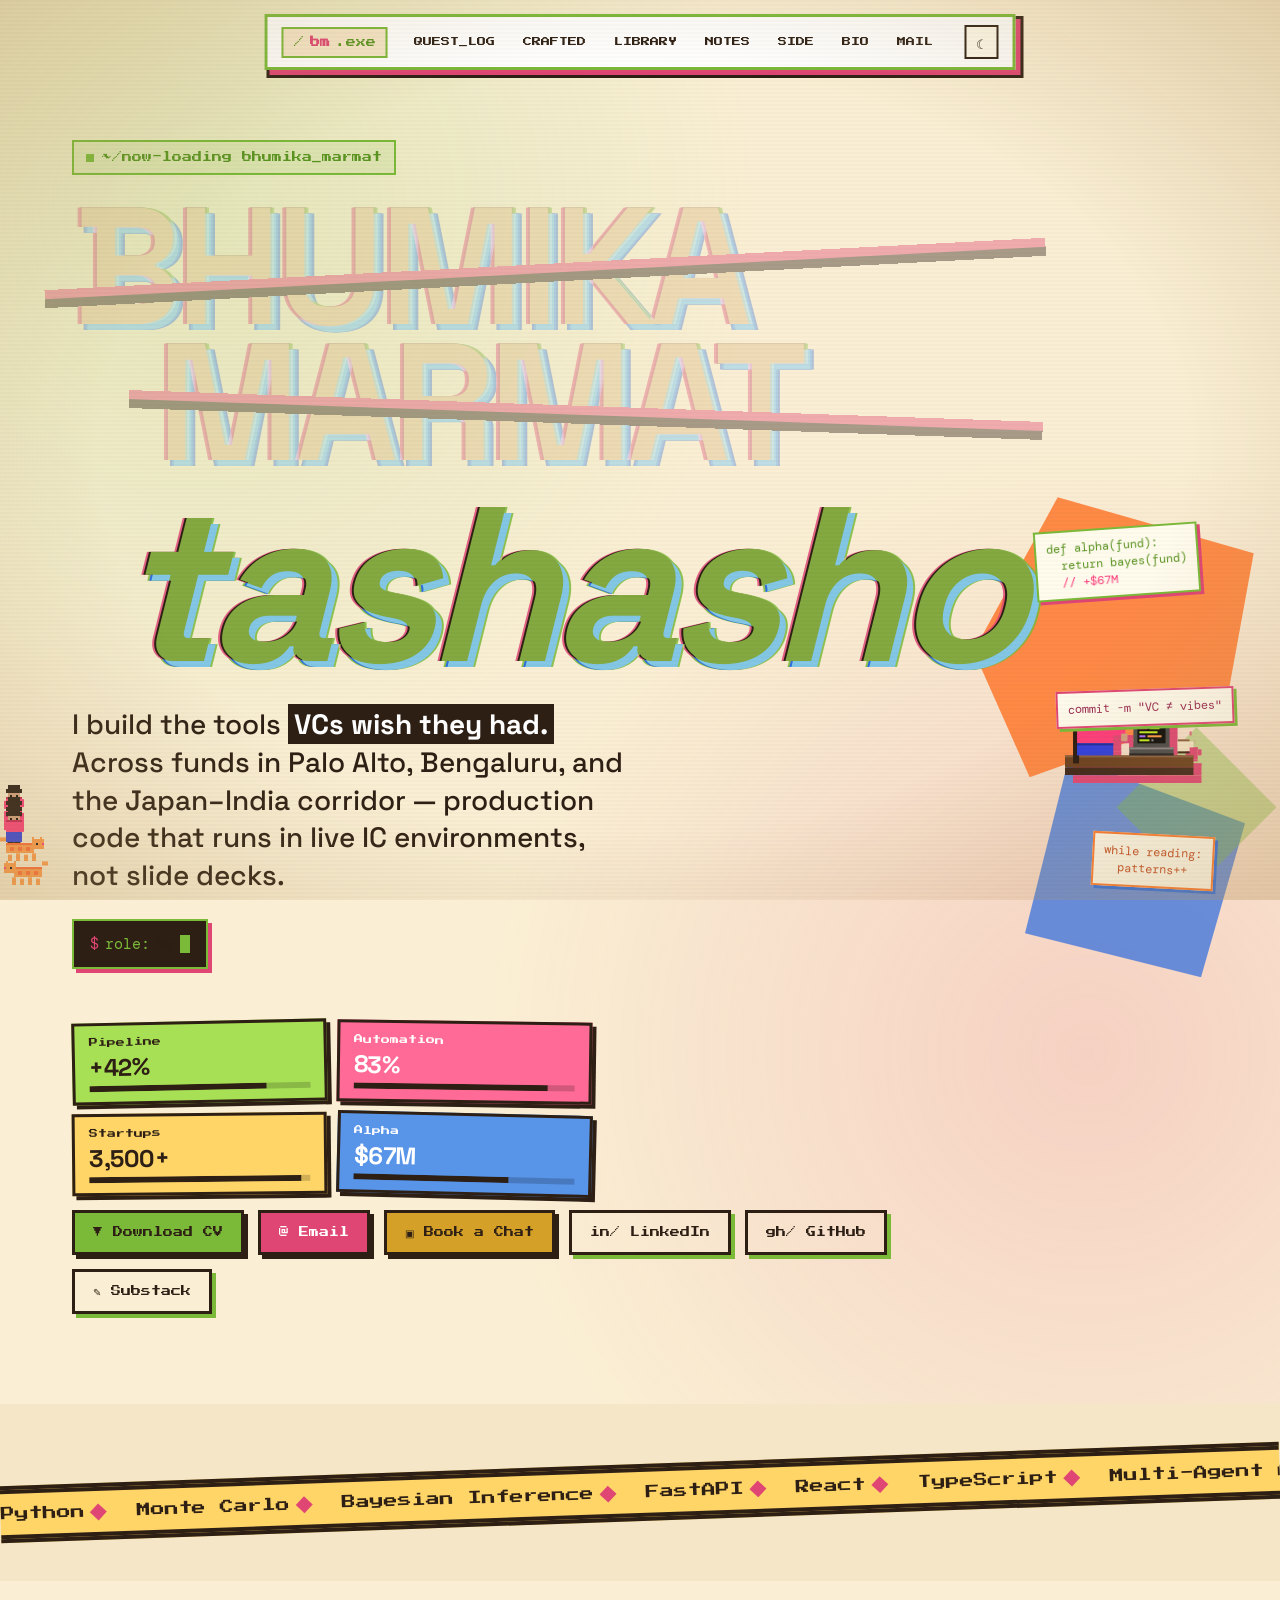
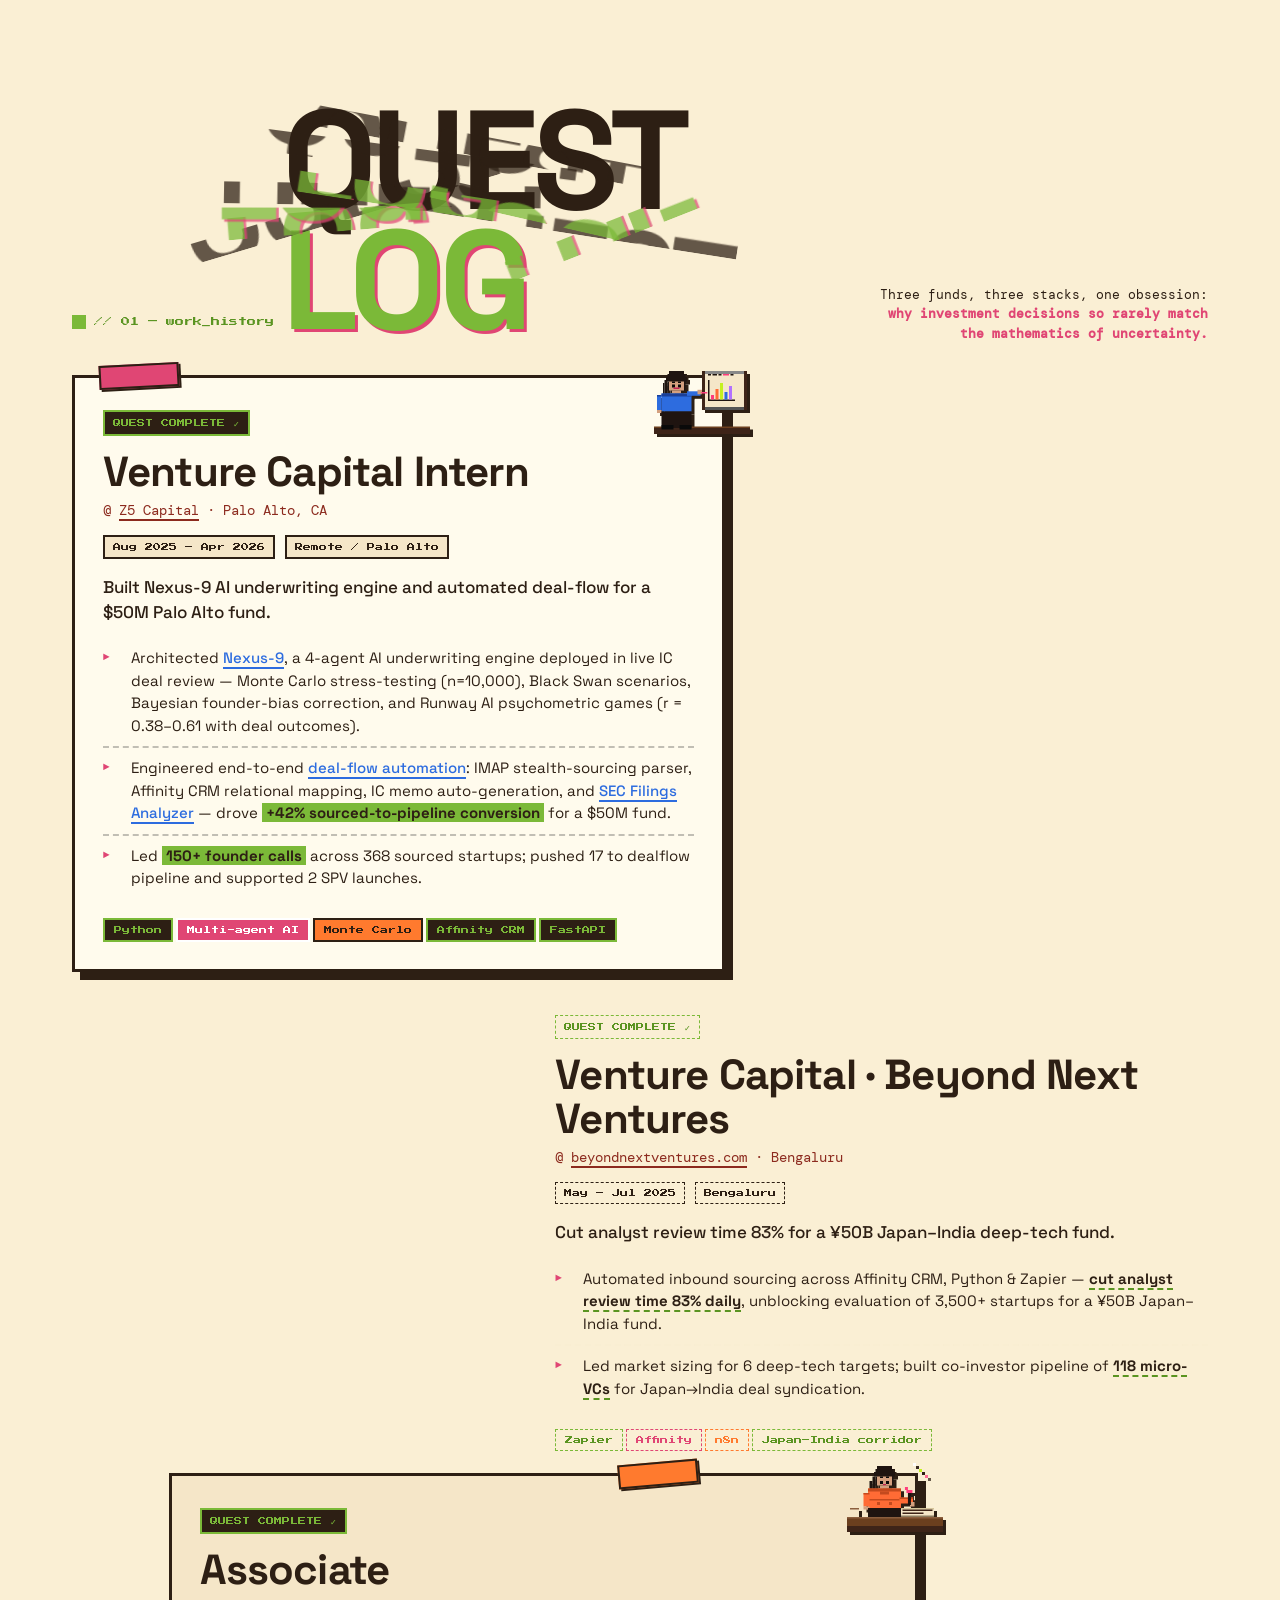
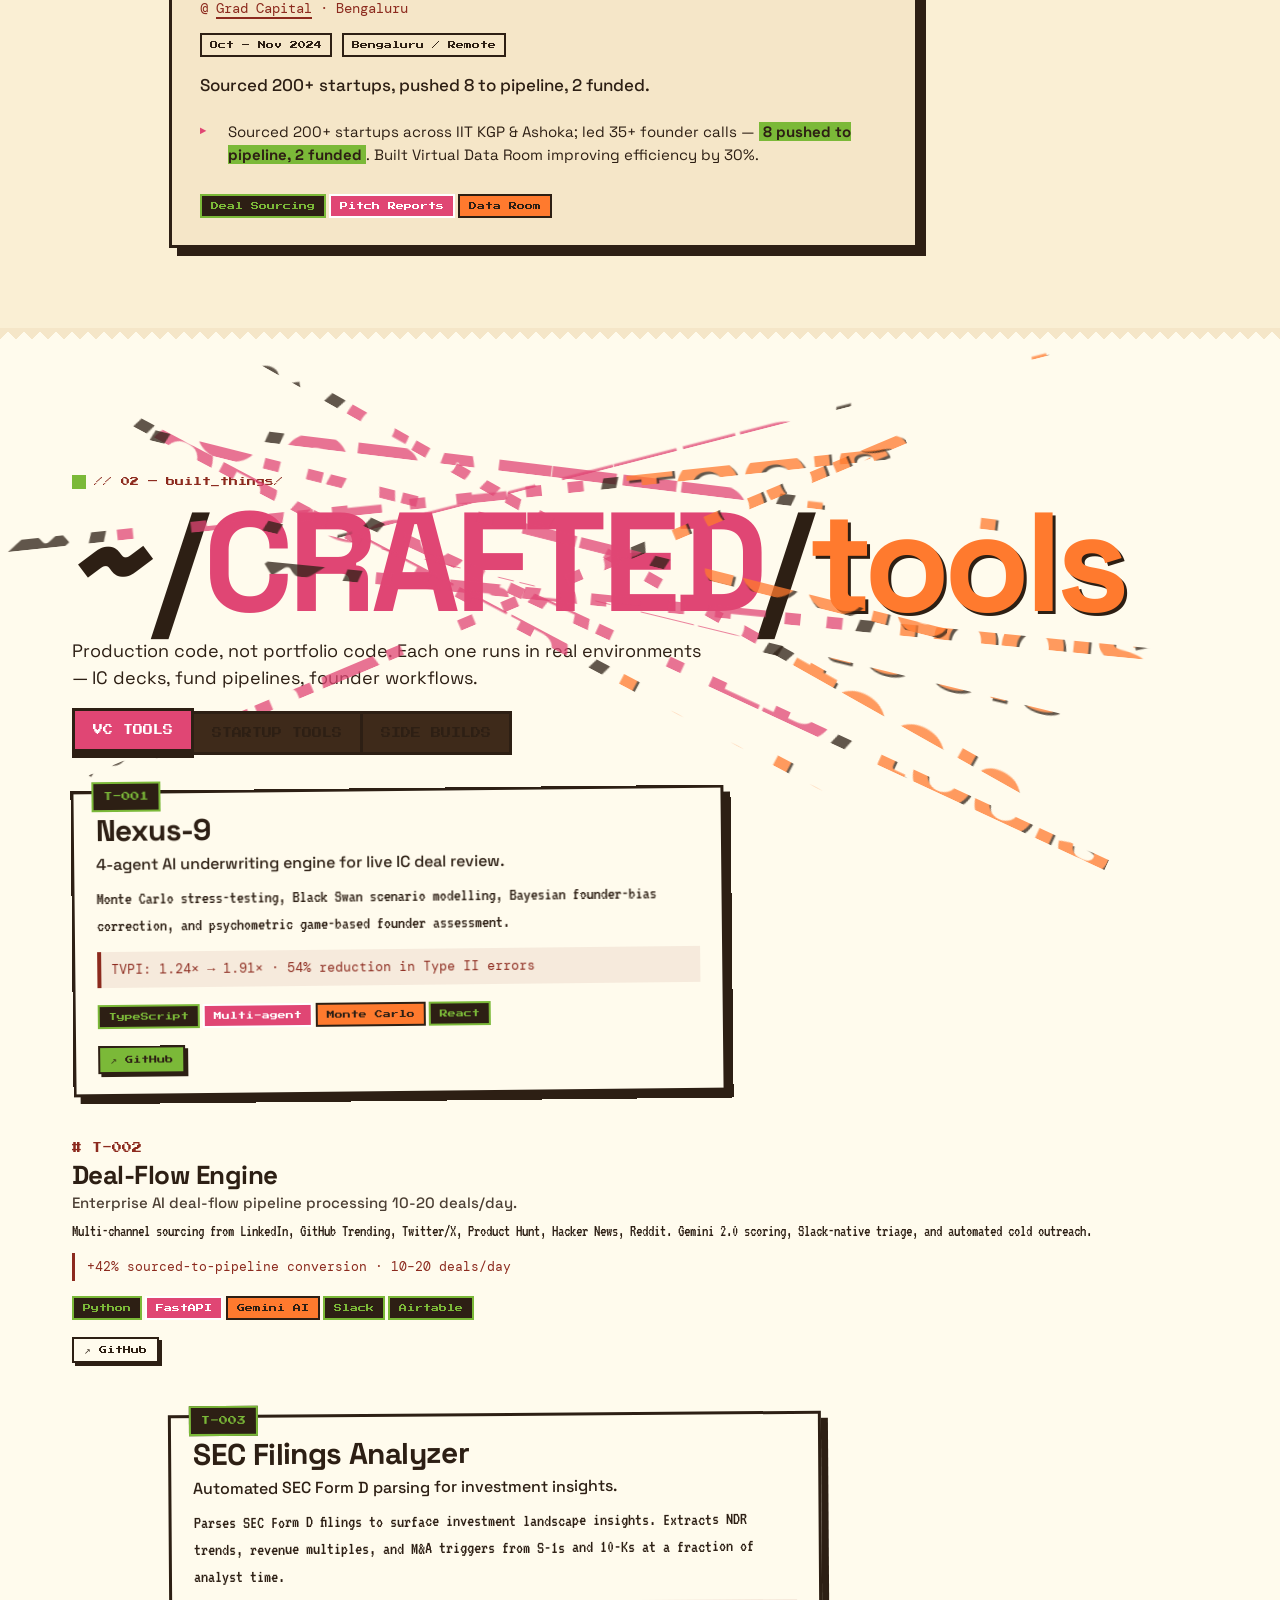
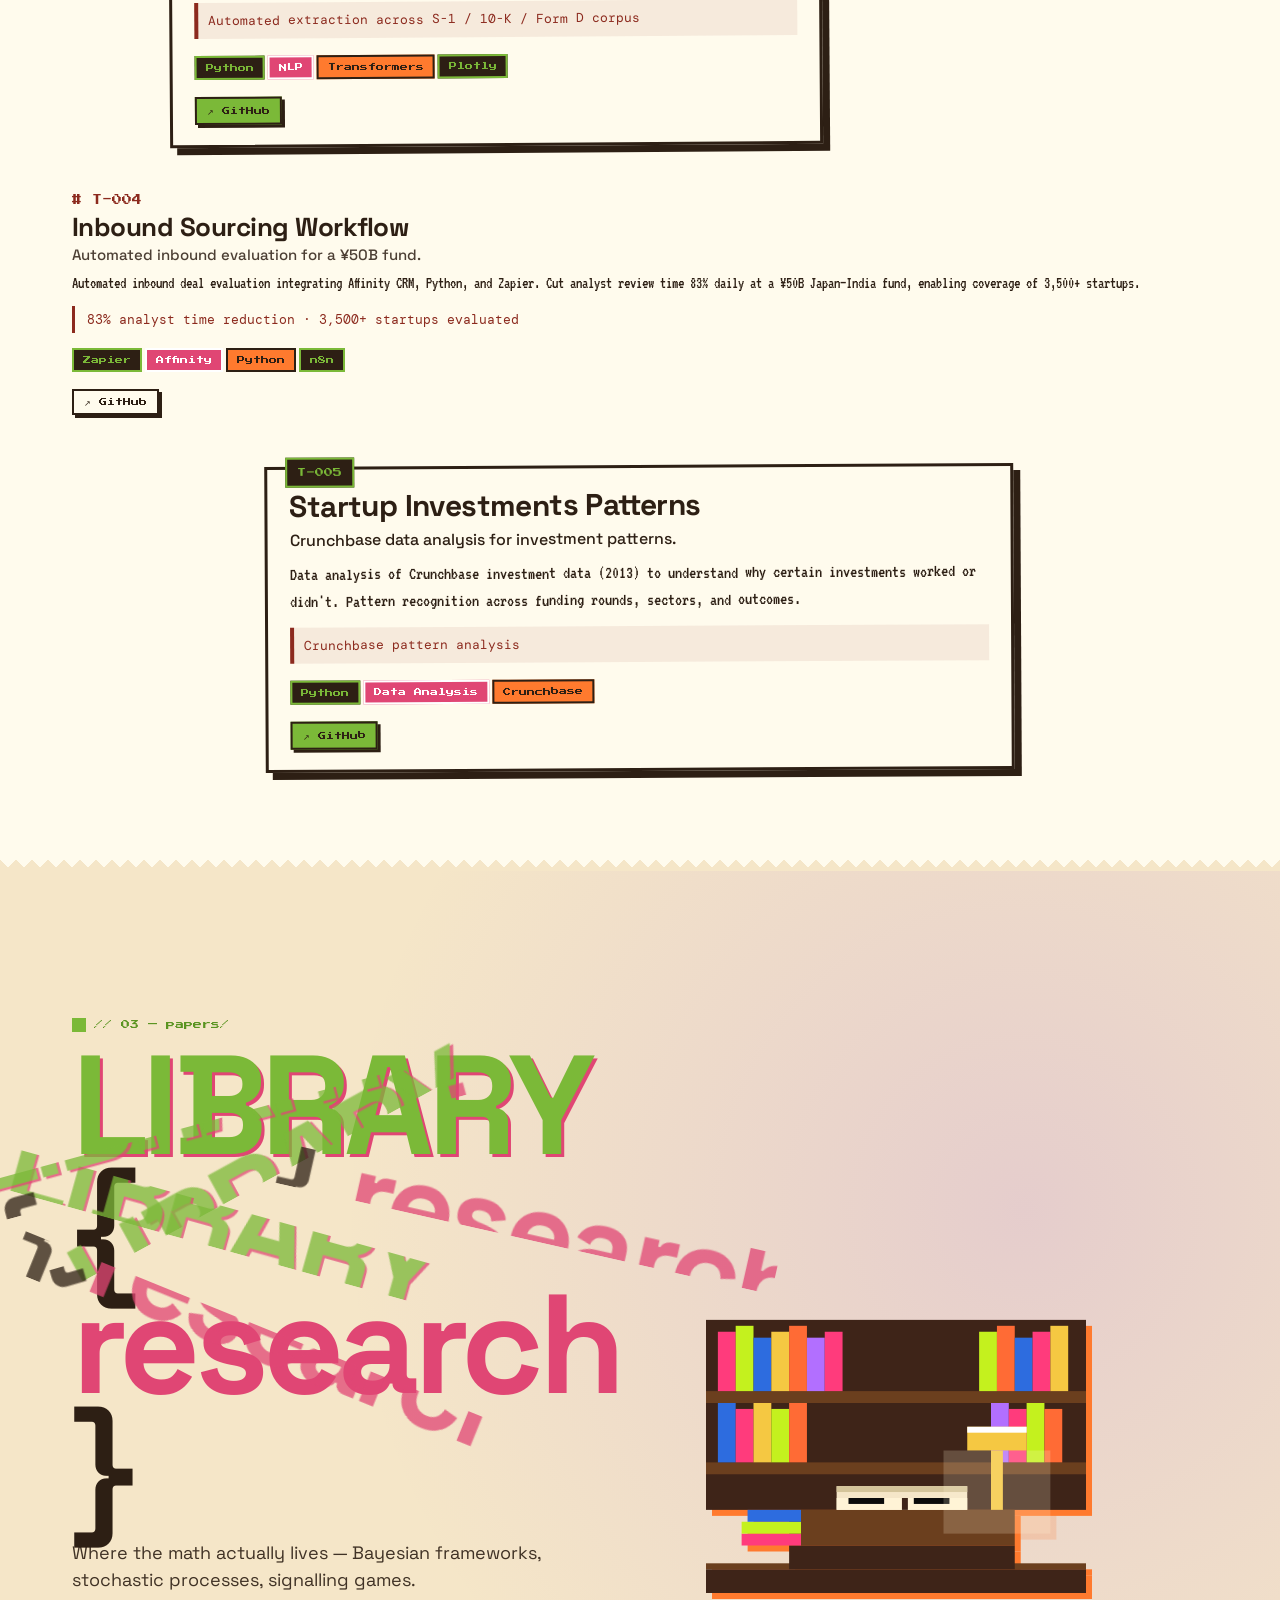
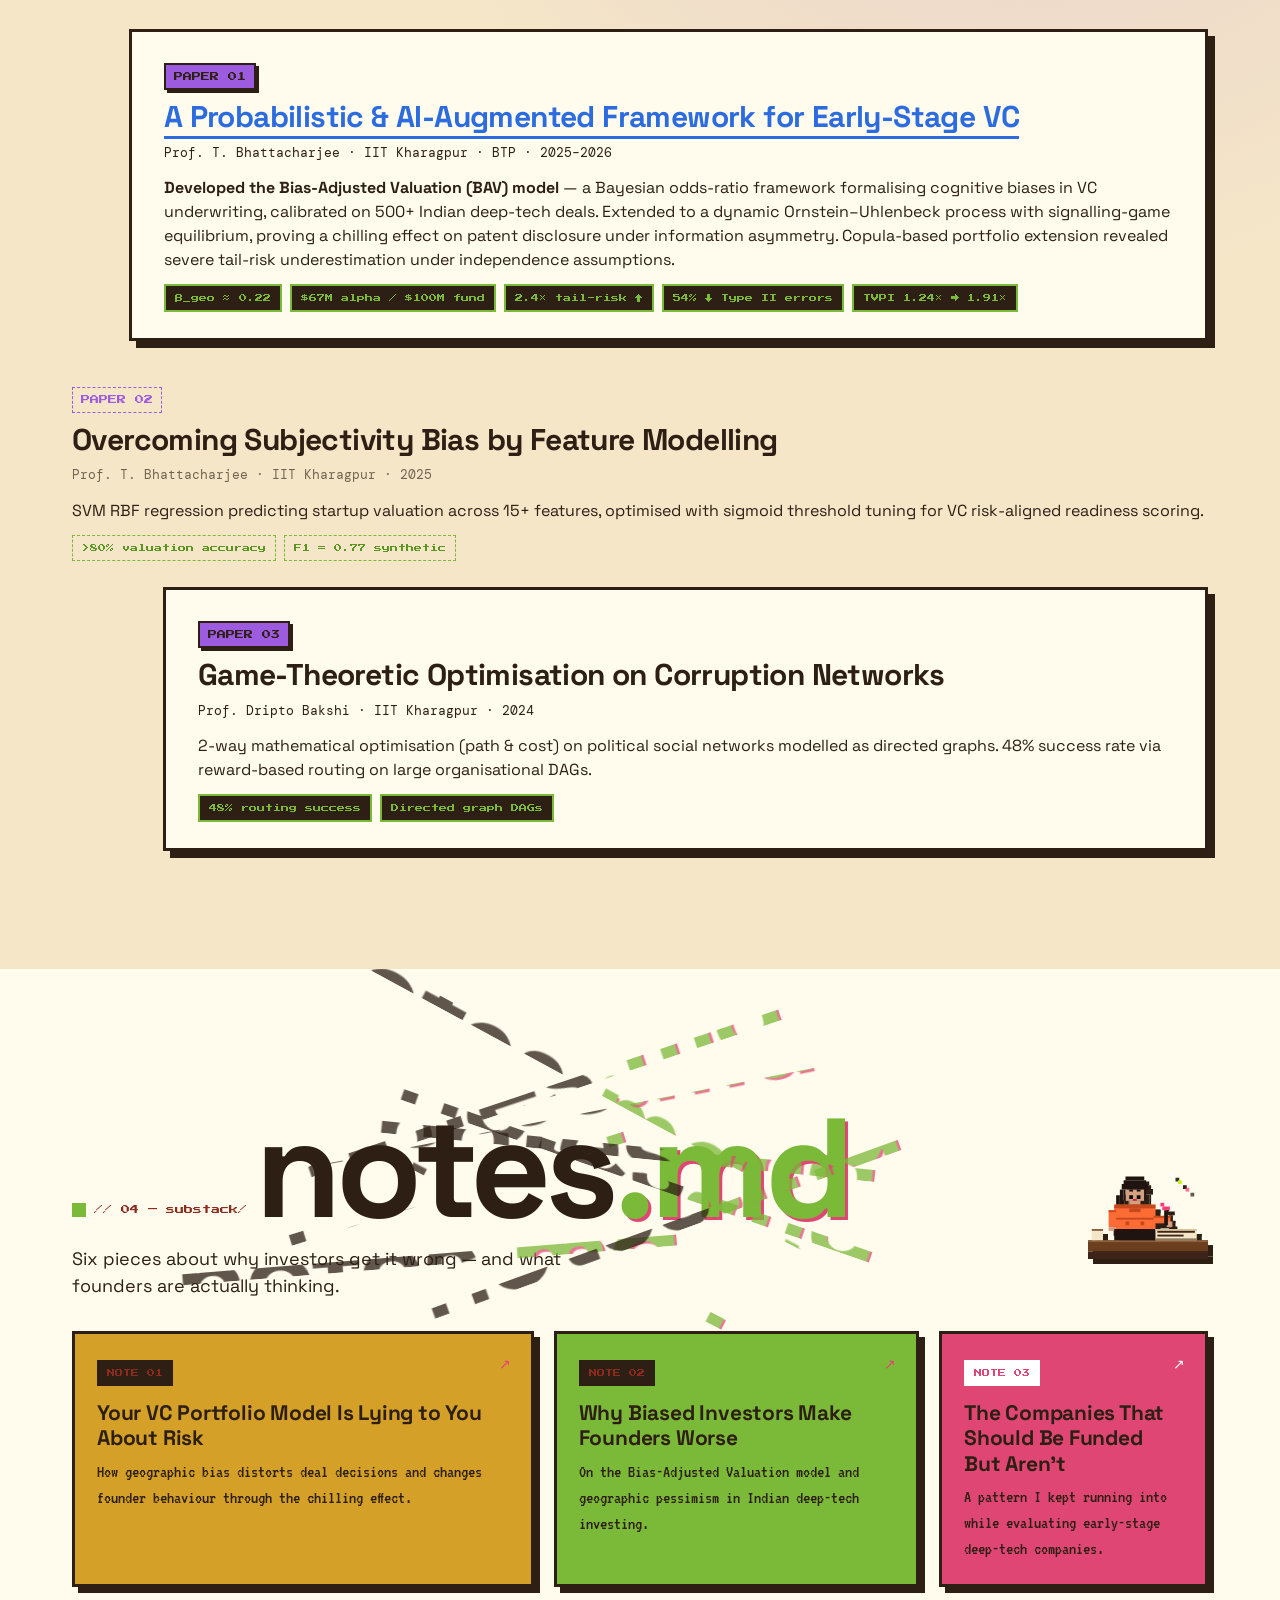
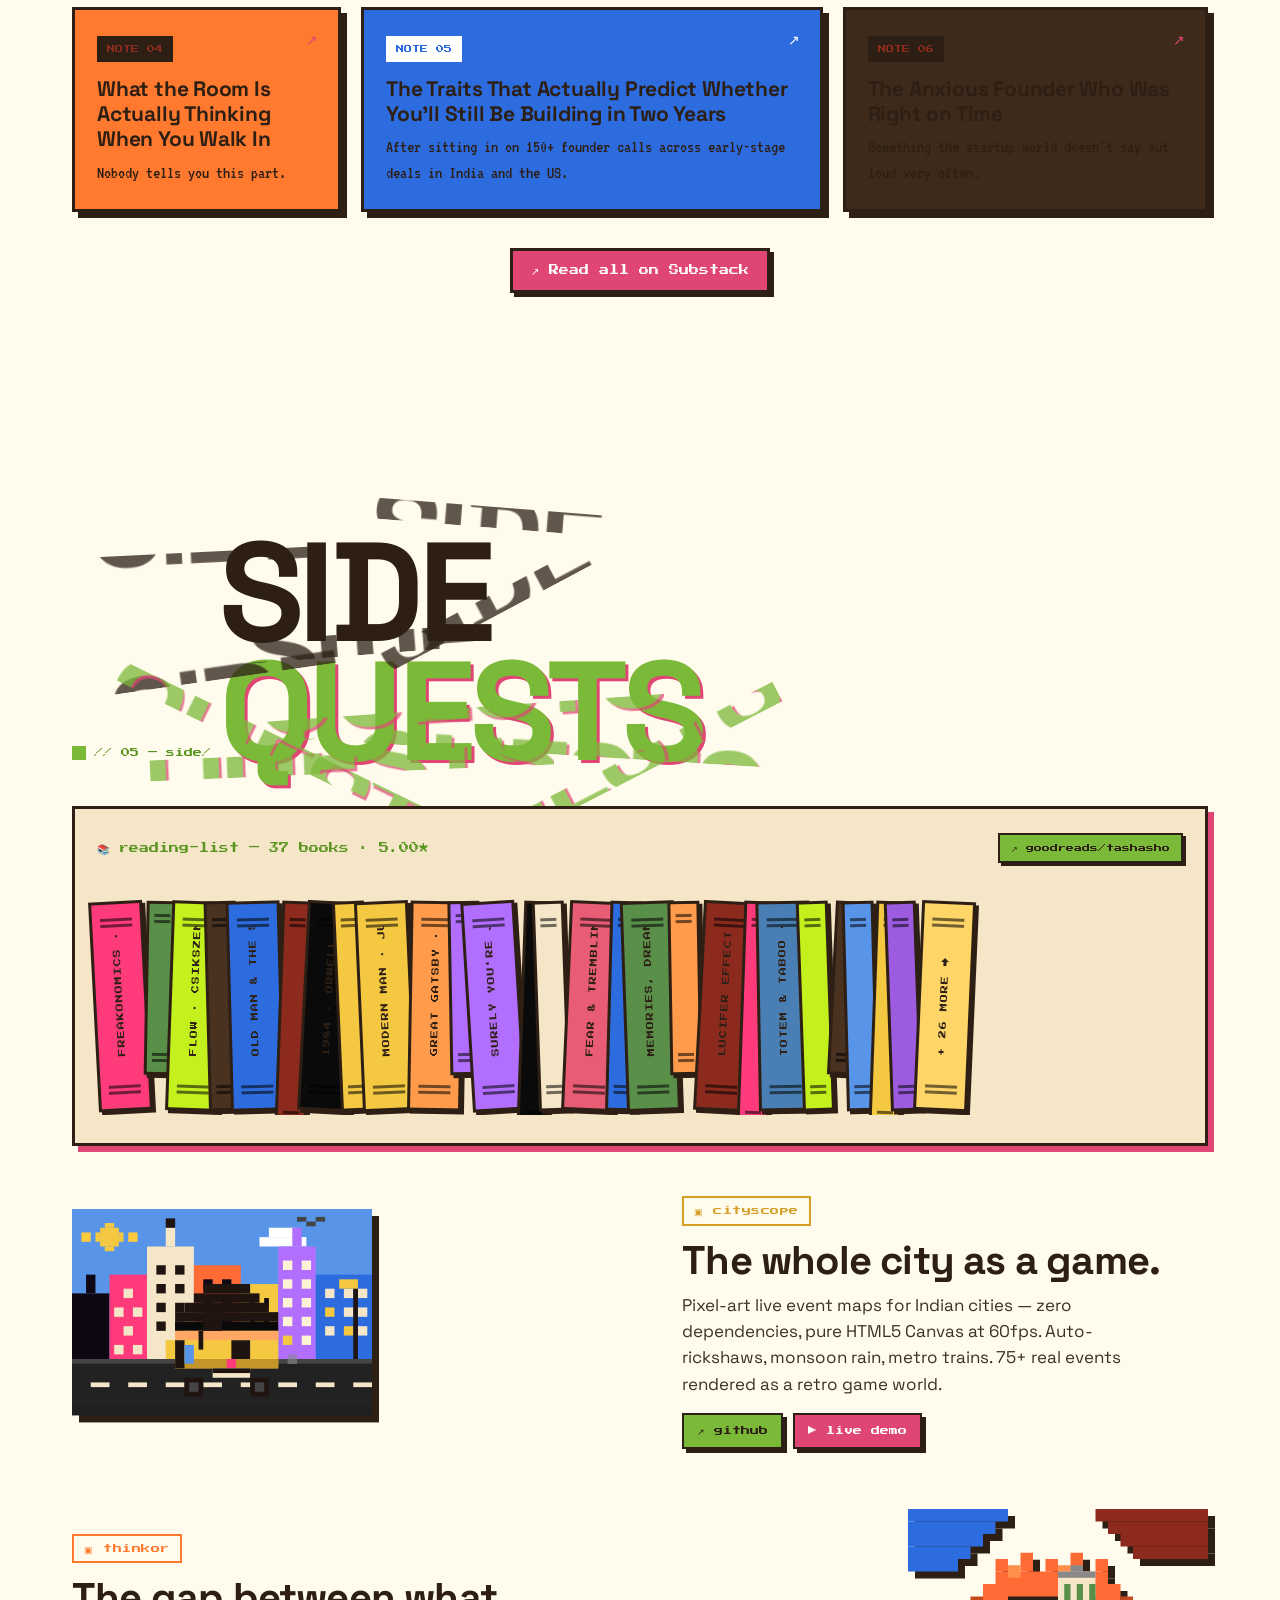
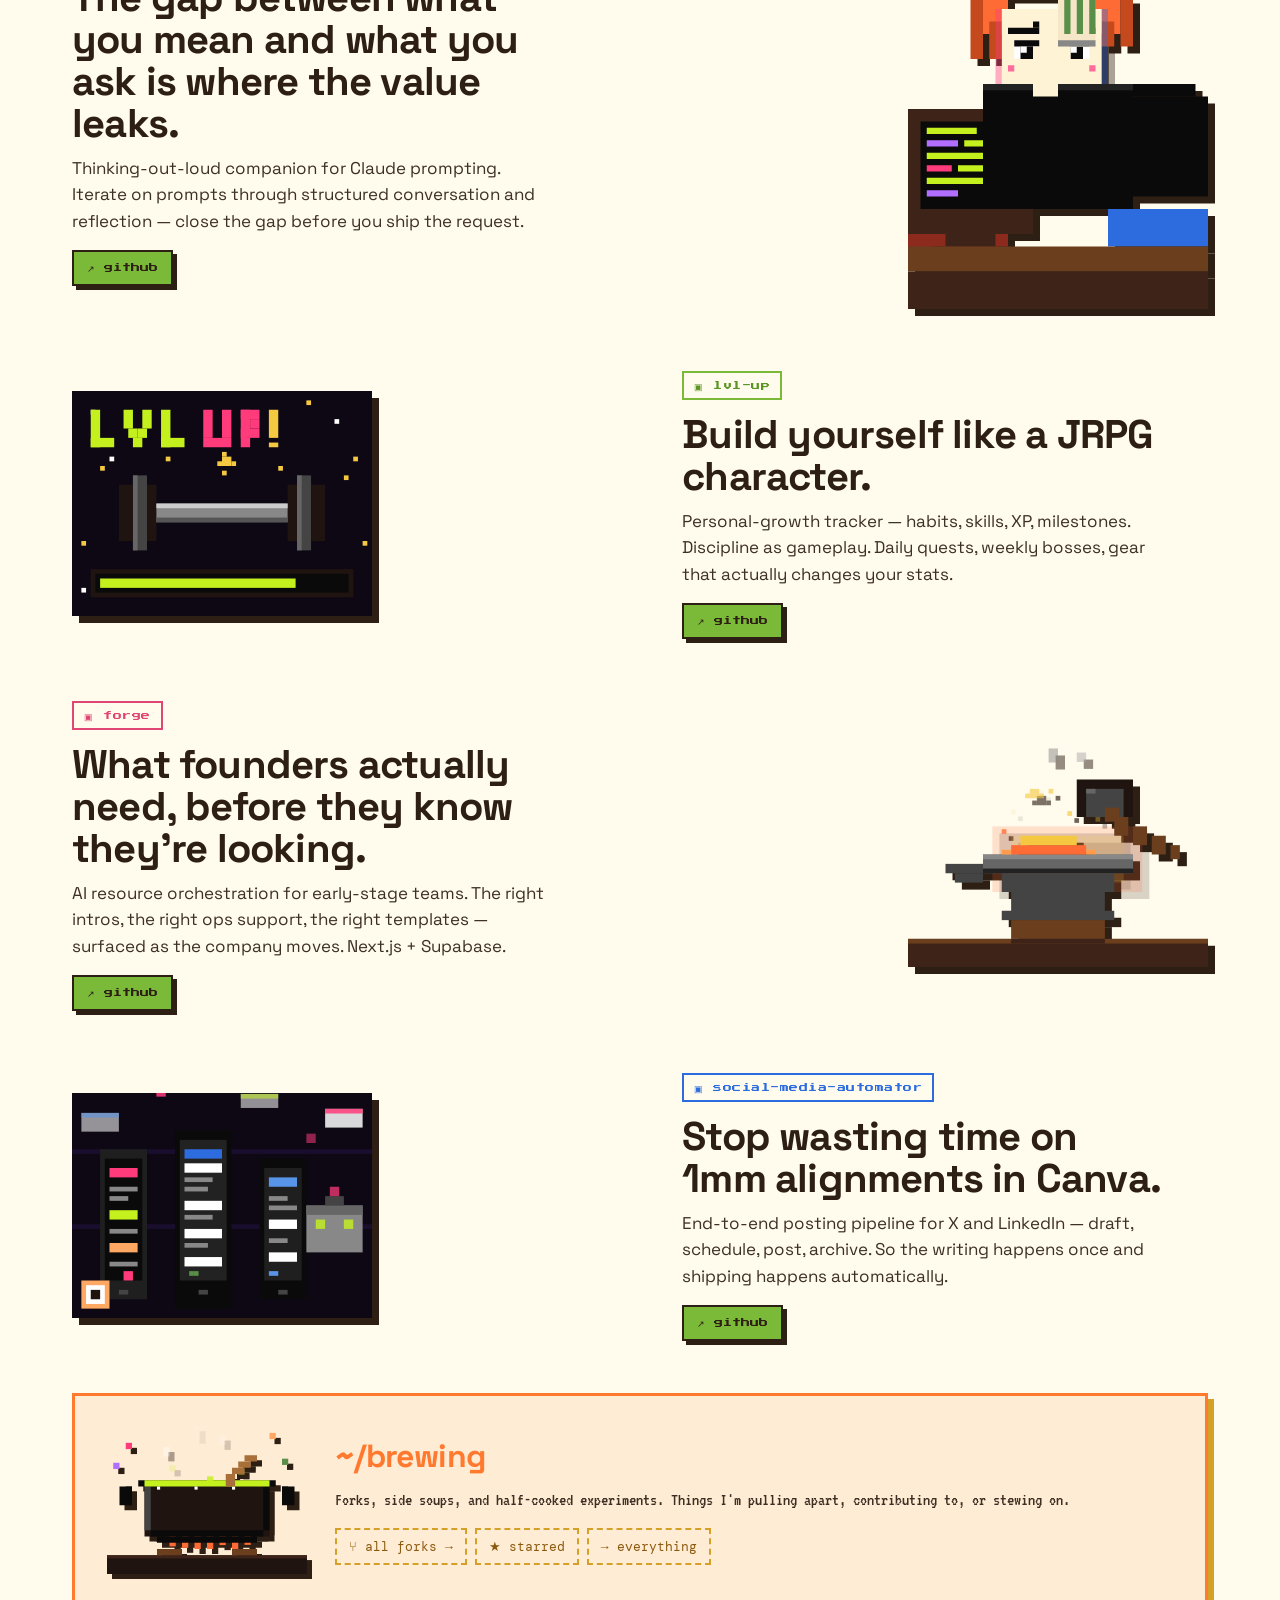
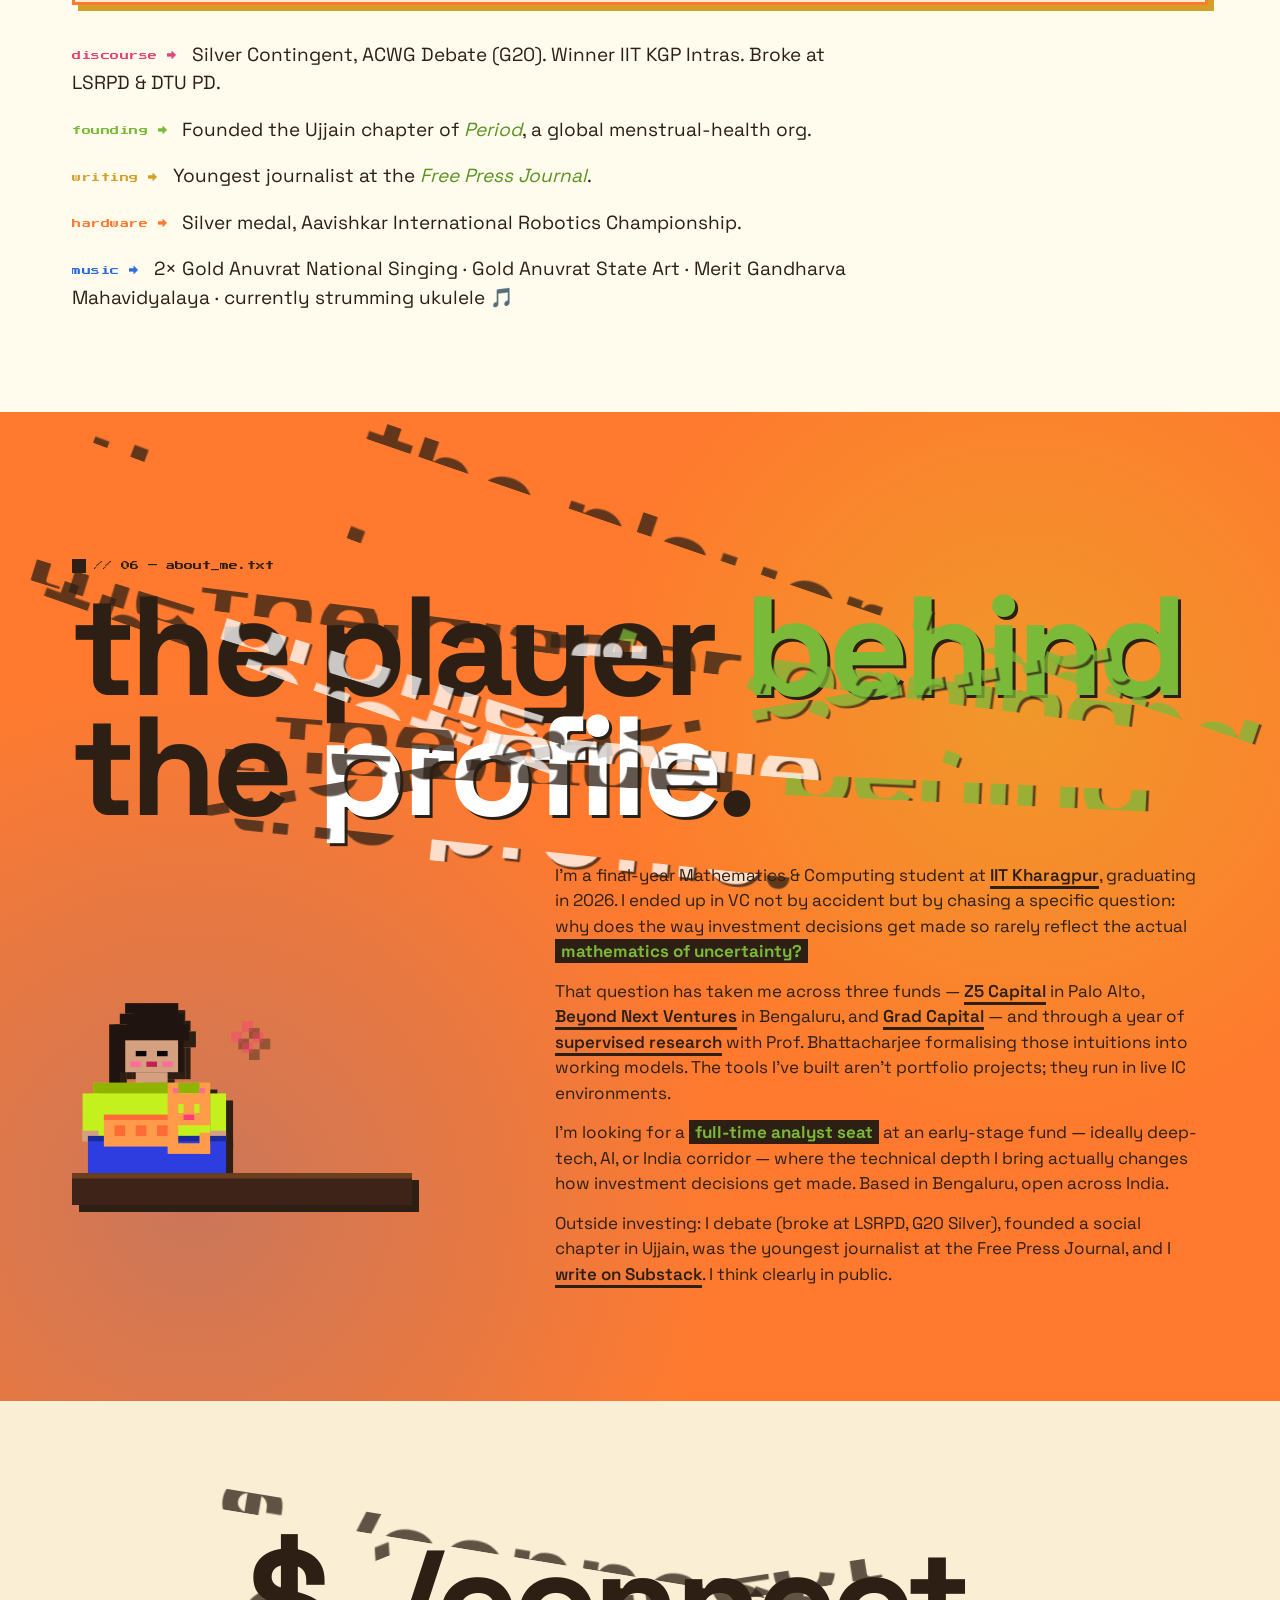
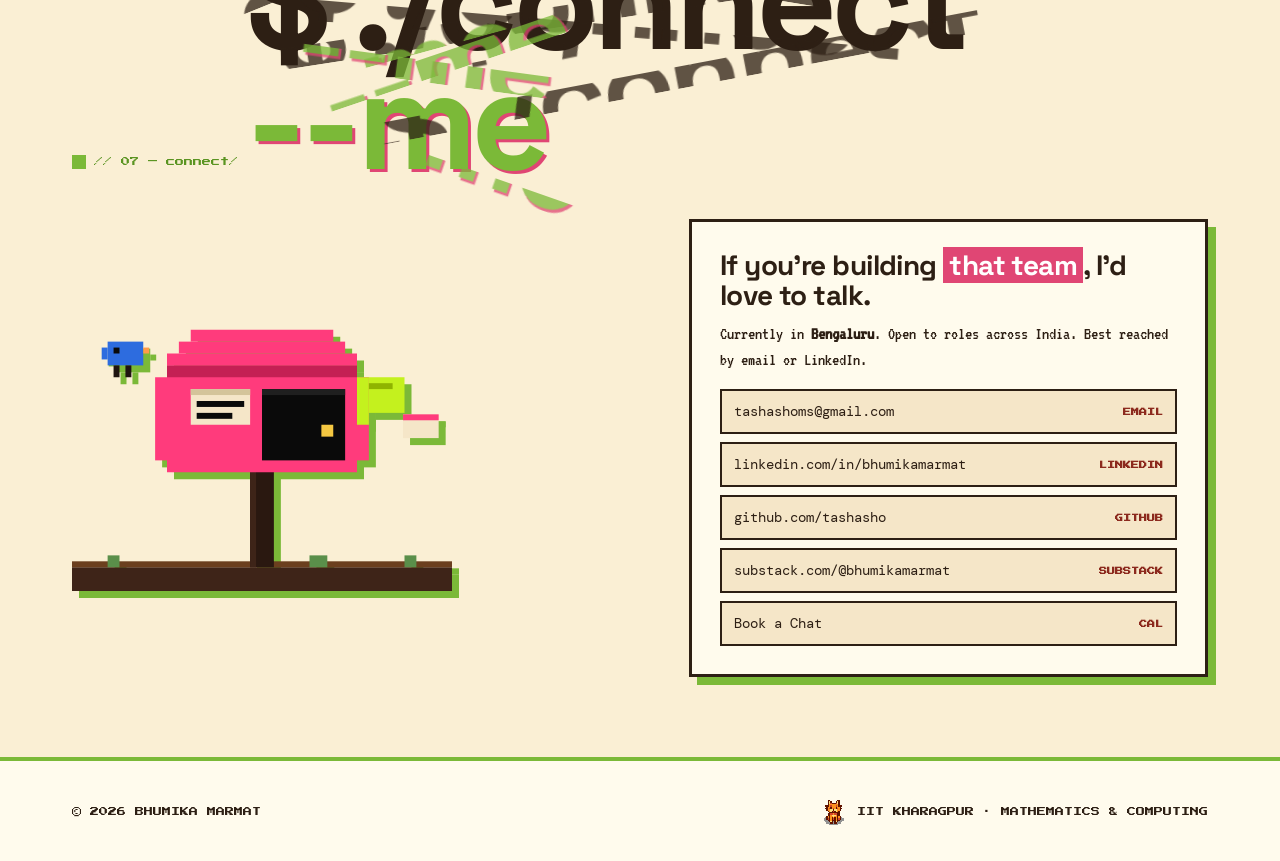
==== commit faf1f60b: "Update index.html" ====
--- a/index.html
+++ b/index.html
@@ -2889,7 +2889,7 @@
       <div class="hero-cta-row">
         <a class="sticker lime" href="https://drive.google.com/file/d/1P2zA61L3x4MDNJ6n5Sx2zADL1SGQ1kHj/view?usp=sharing" target="_blank">▼ Download CV</a>
         <a class="sticker pink" href="mailto:tashashoms@gmail.com">@ Email</a>
-        <a class="sticker gold" href="#CALENDLY_LINK">▣ Book a Chat</a>
+        <a class="sticker gold" href="https://calendly.com/tashashoms/intro-call-z5-capital">▣ Book a Chat</a>
         <a class="sticker ghost" href="https://linkedin.com/in/bhumikamarmat">in/ LinkedIn</a>
         <a class="sticker ghost" href="https://github.com/tashasho">gh/ GitHub</a>
         <a class="sticker ghost" href="https://substack.com/@bhumikamarmat">✎ Substack</a>
@@ -3445,7 +3445,7 @@
           <a class="contact-link" href="https://linkedin.com/in/bhumikamarmat">linkedin.com/in/bhumikamarmat <b>LINKEDIN</b></a>
           <a class="contact-link" href="https://github.com/tashasho">github.com/tashasho <b>GITHUB</b></a>
           <a class="contact-link" href="https://substack.com/@bhumikamarmat">substack.com/@bhumikamarmat <b>SUBSTACK</b></a>
-          <a class="contact-link" href="#CALENDLY_LINK">Book a Chat <b>CAL</b></a>
+          <a class="contact-link" href="https://calendly.com/tashashoms/intro-call-z5-capital">Book a Chat <b>CAL</b></a>
         </div>
       </div>
     </div>
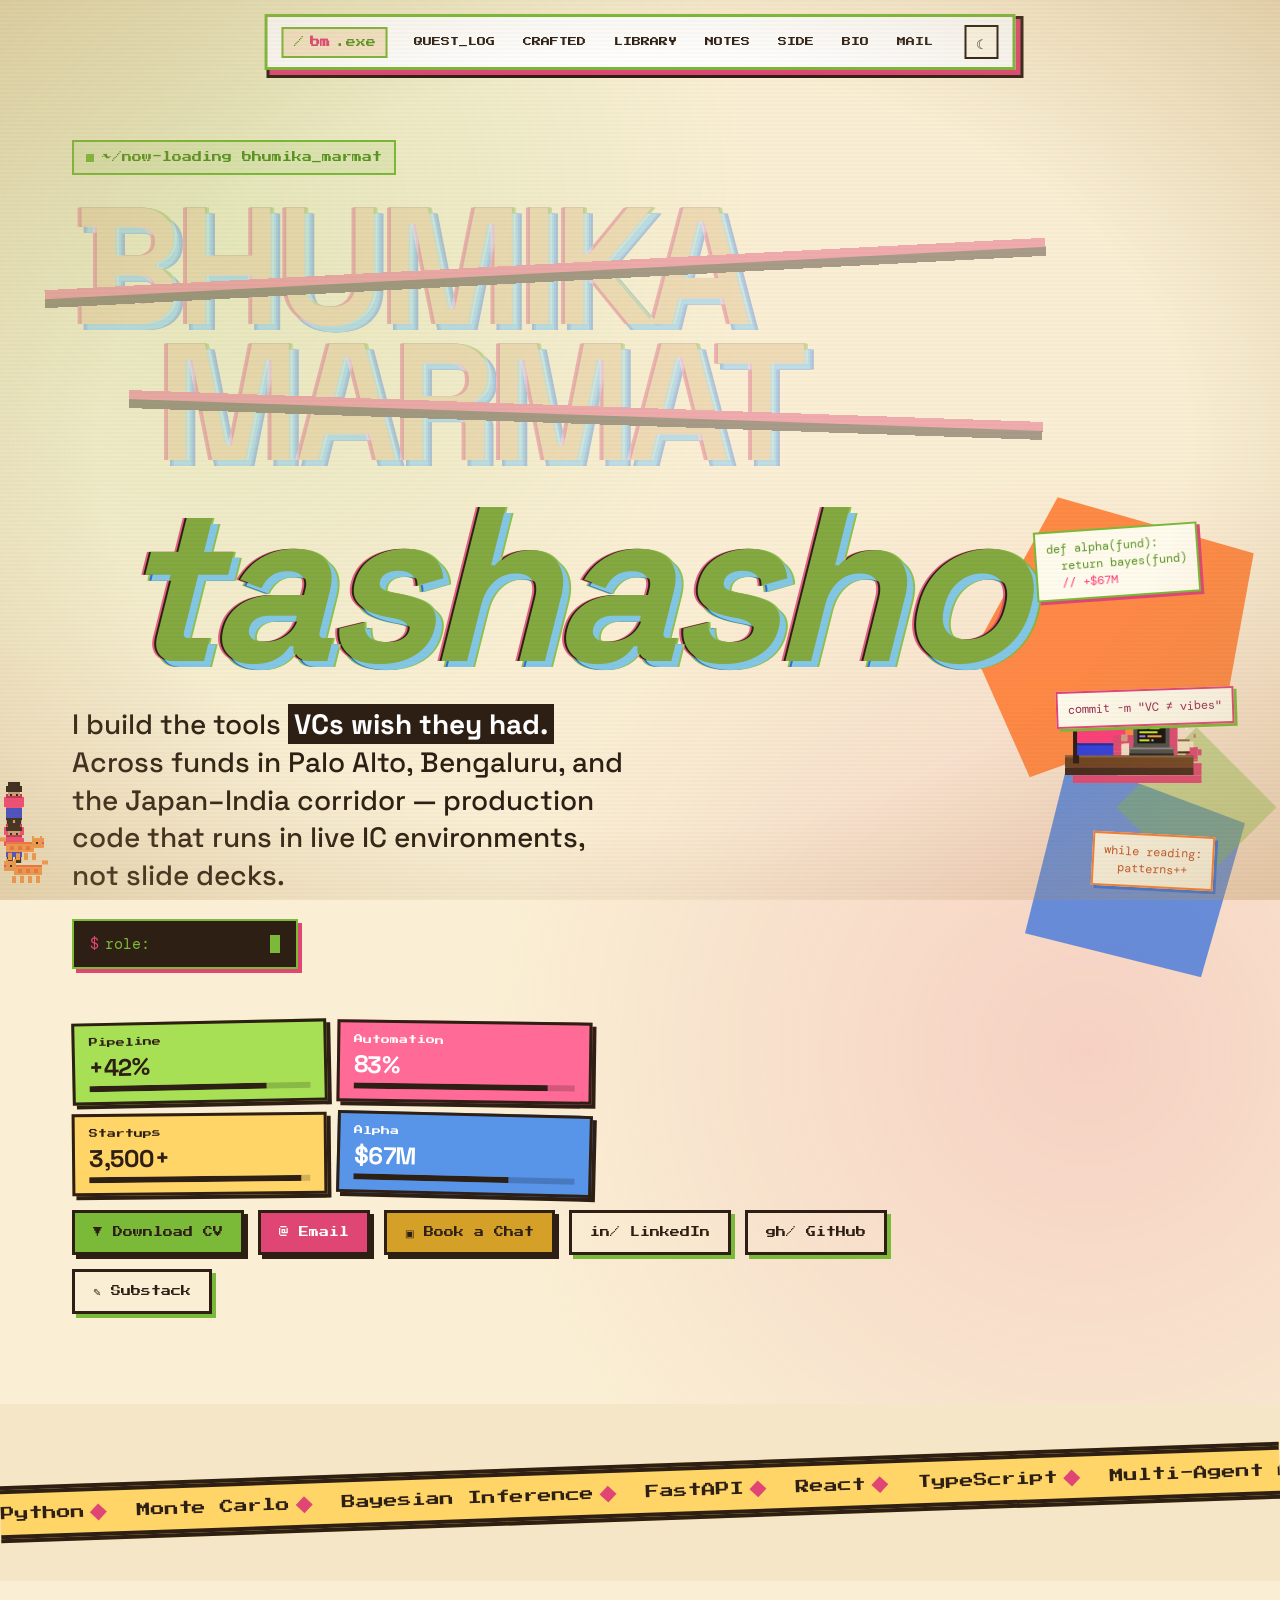
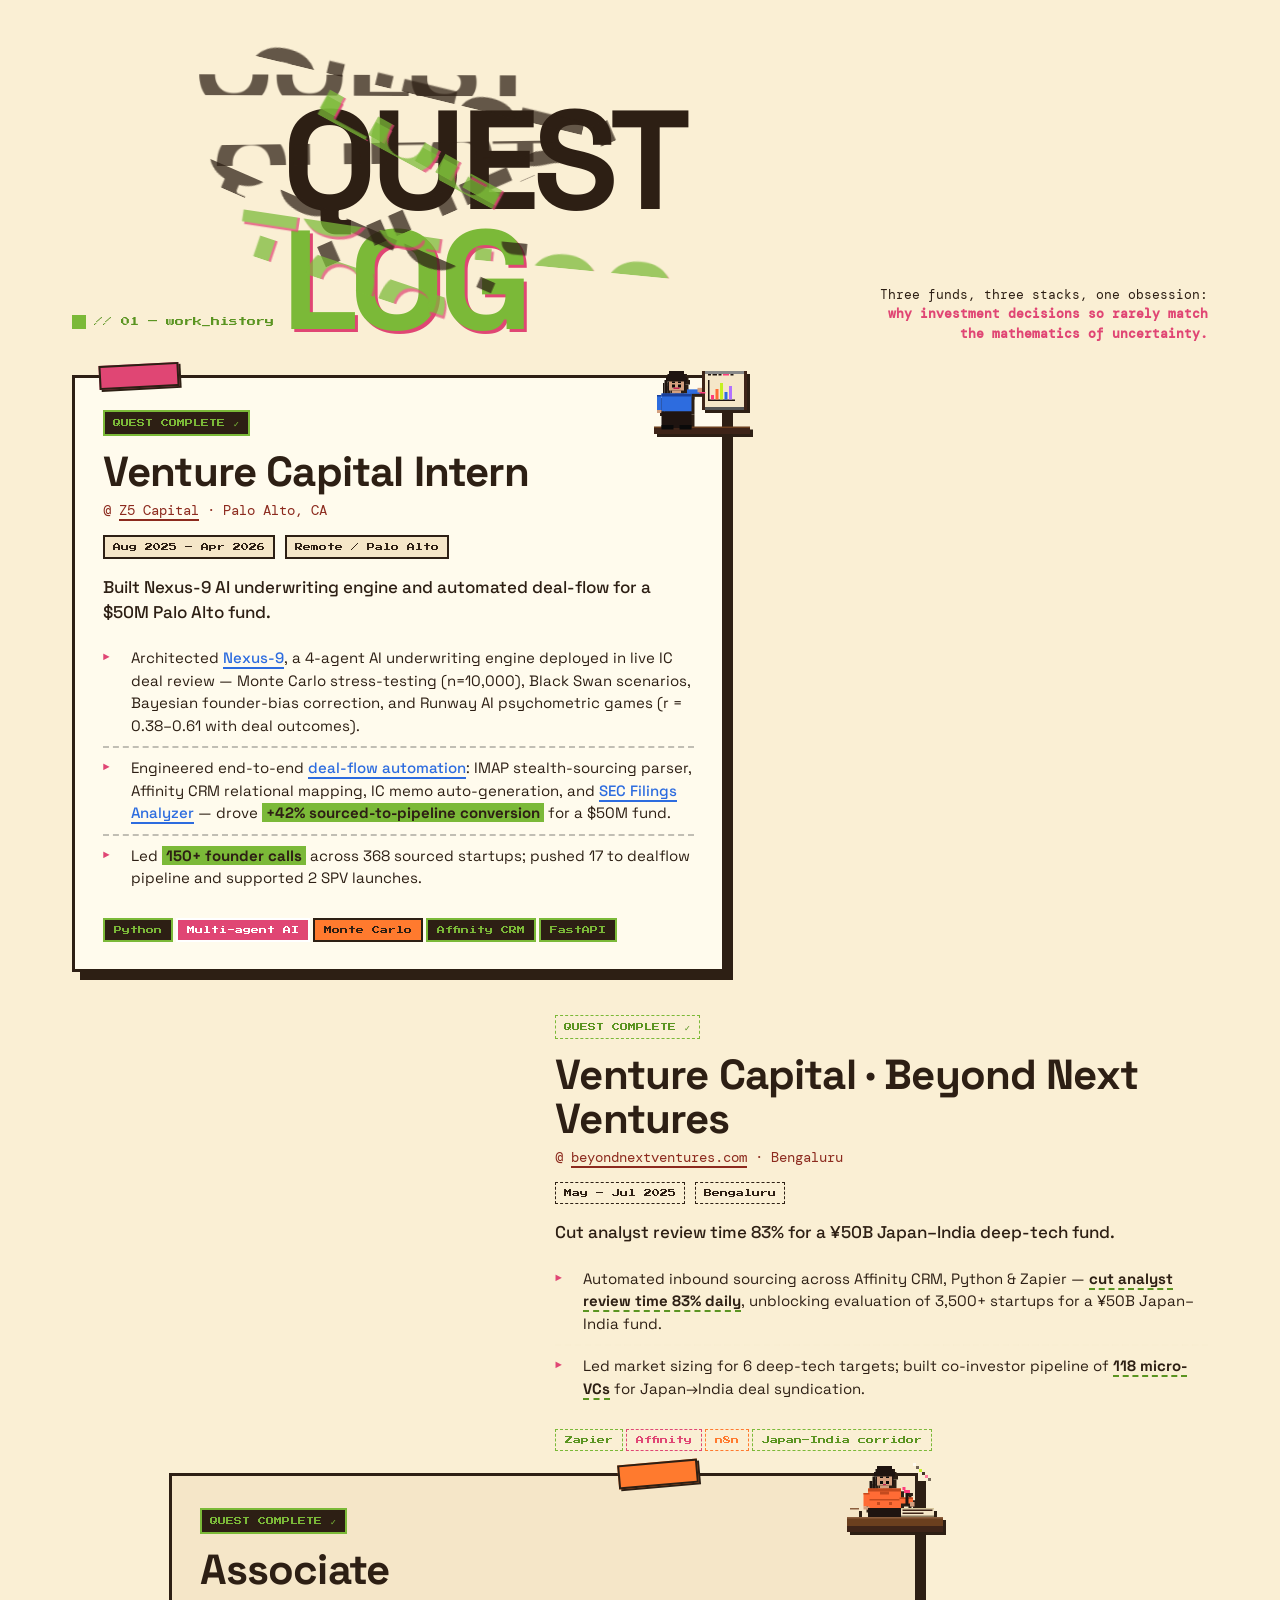
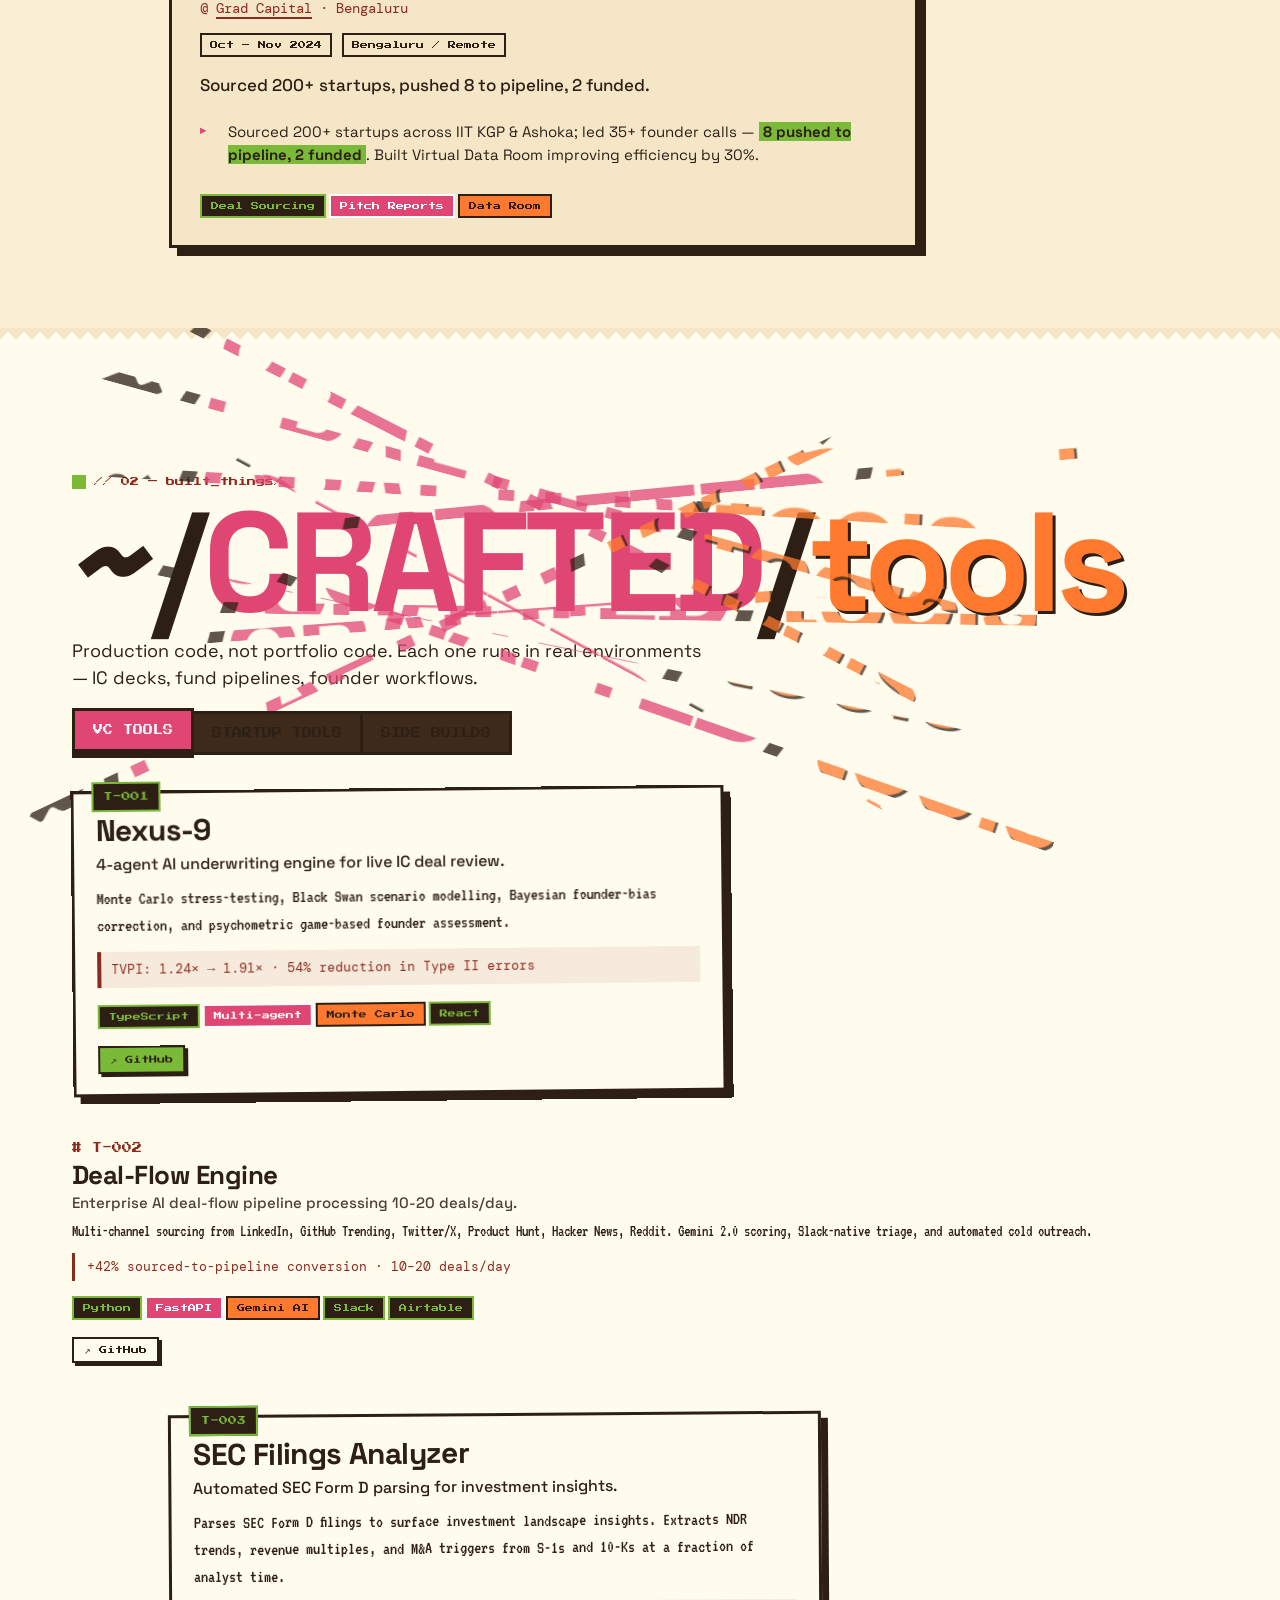
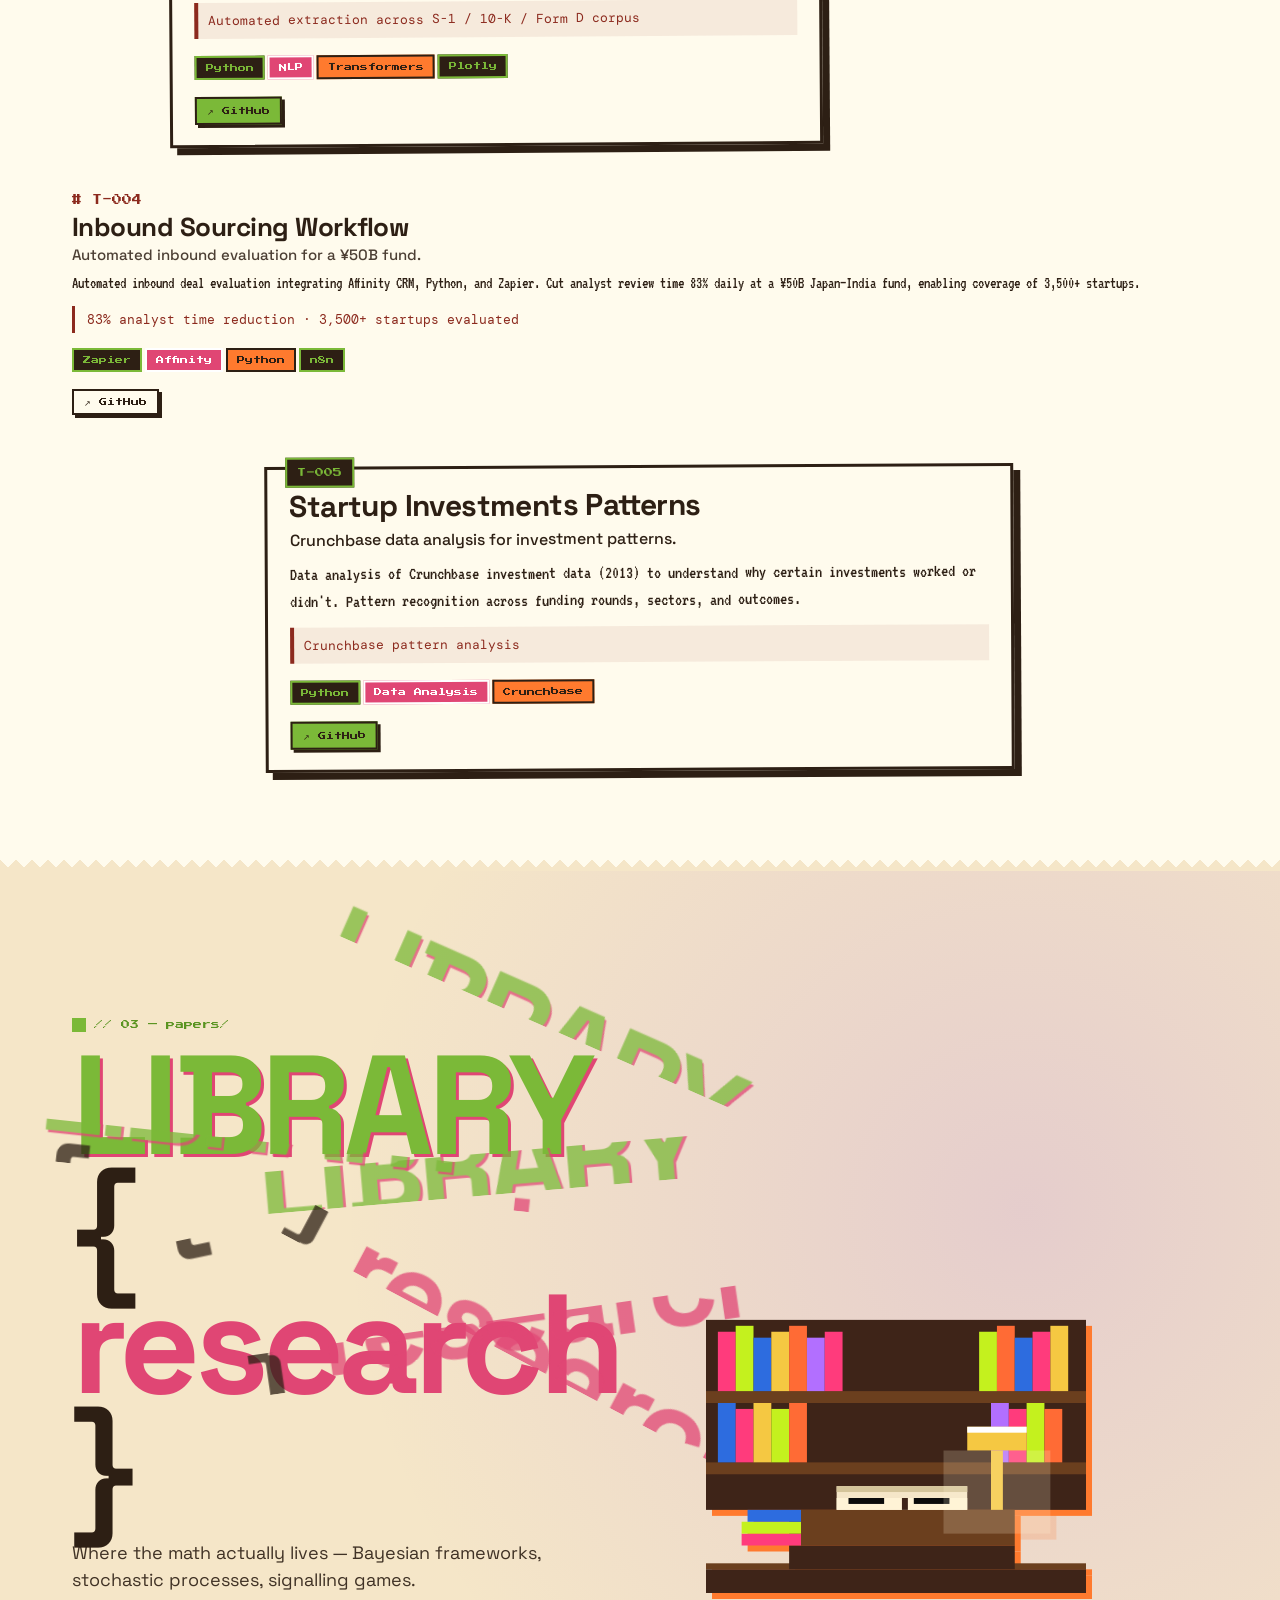
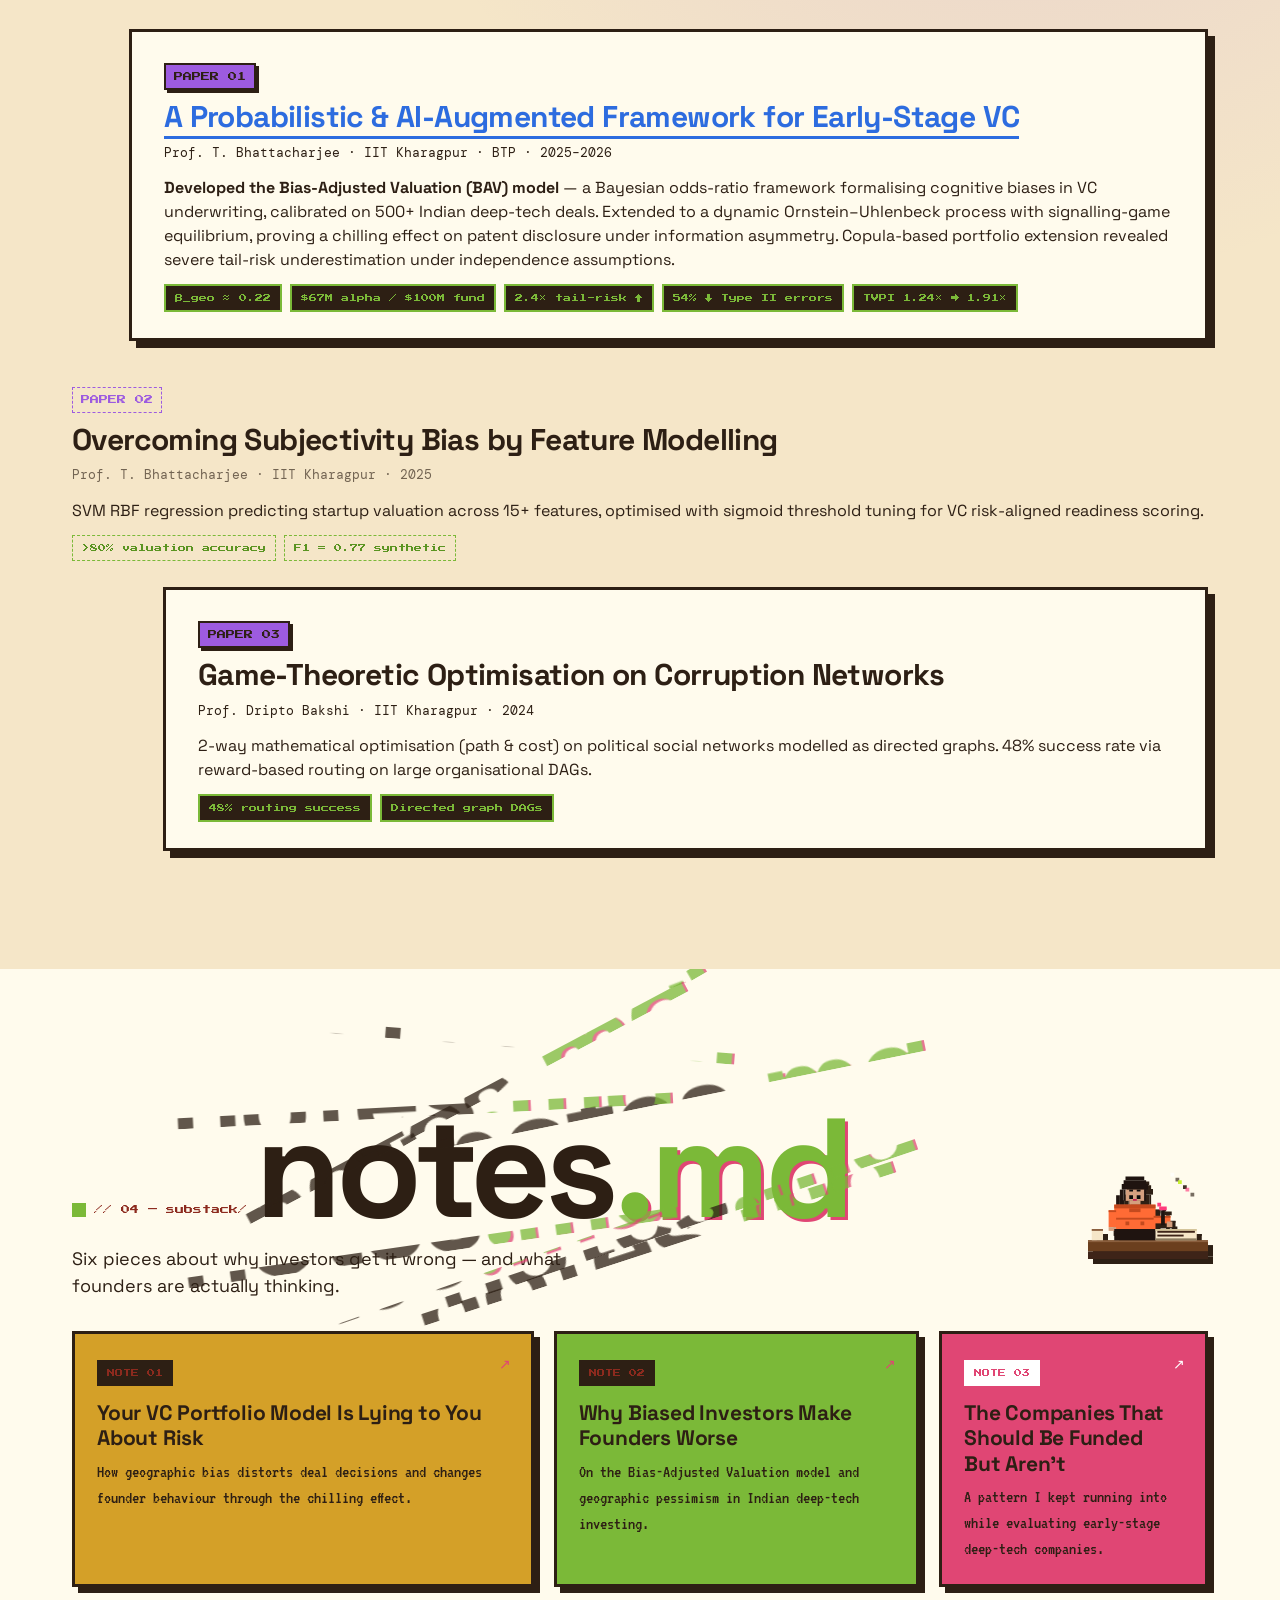
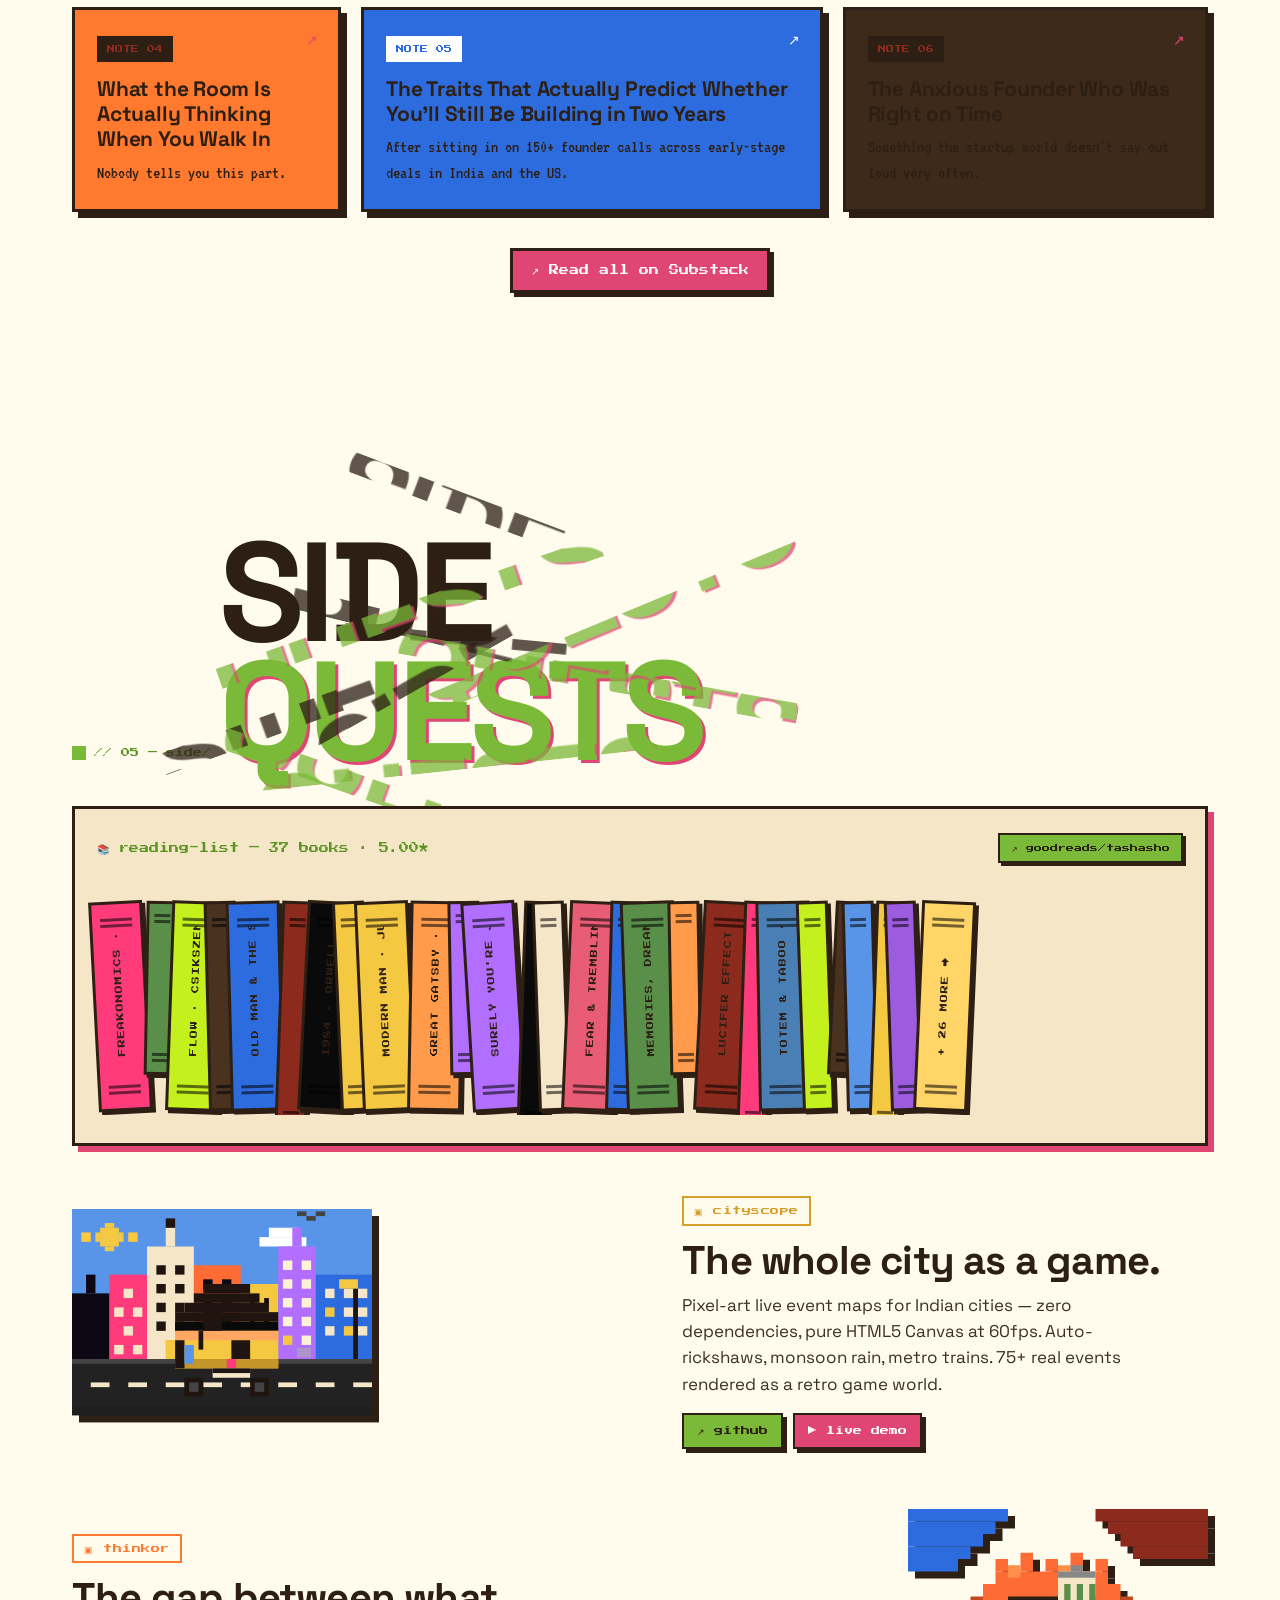
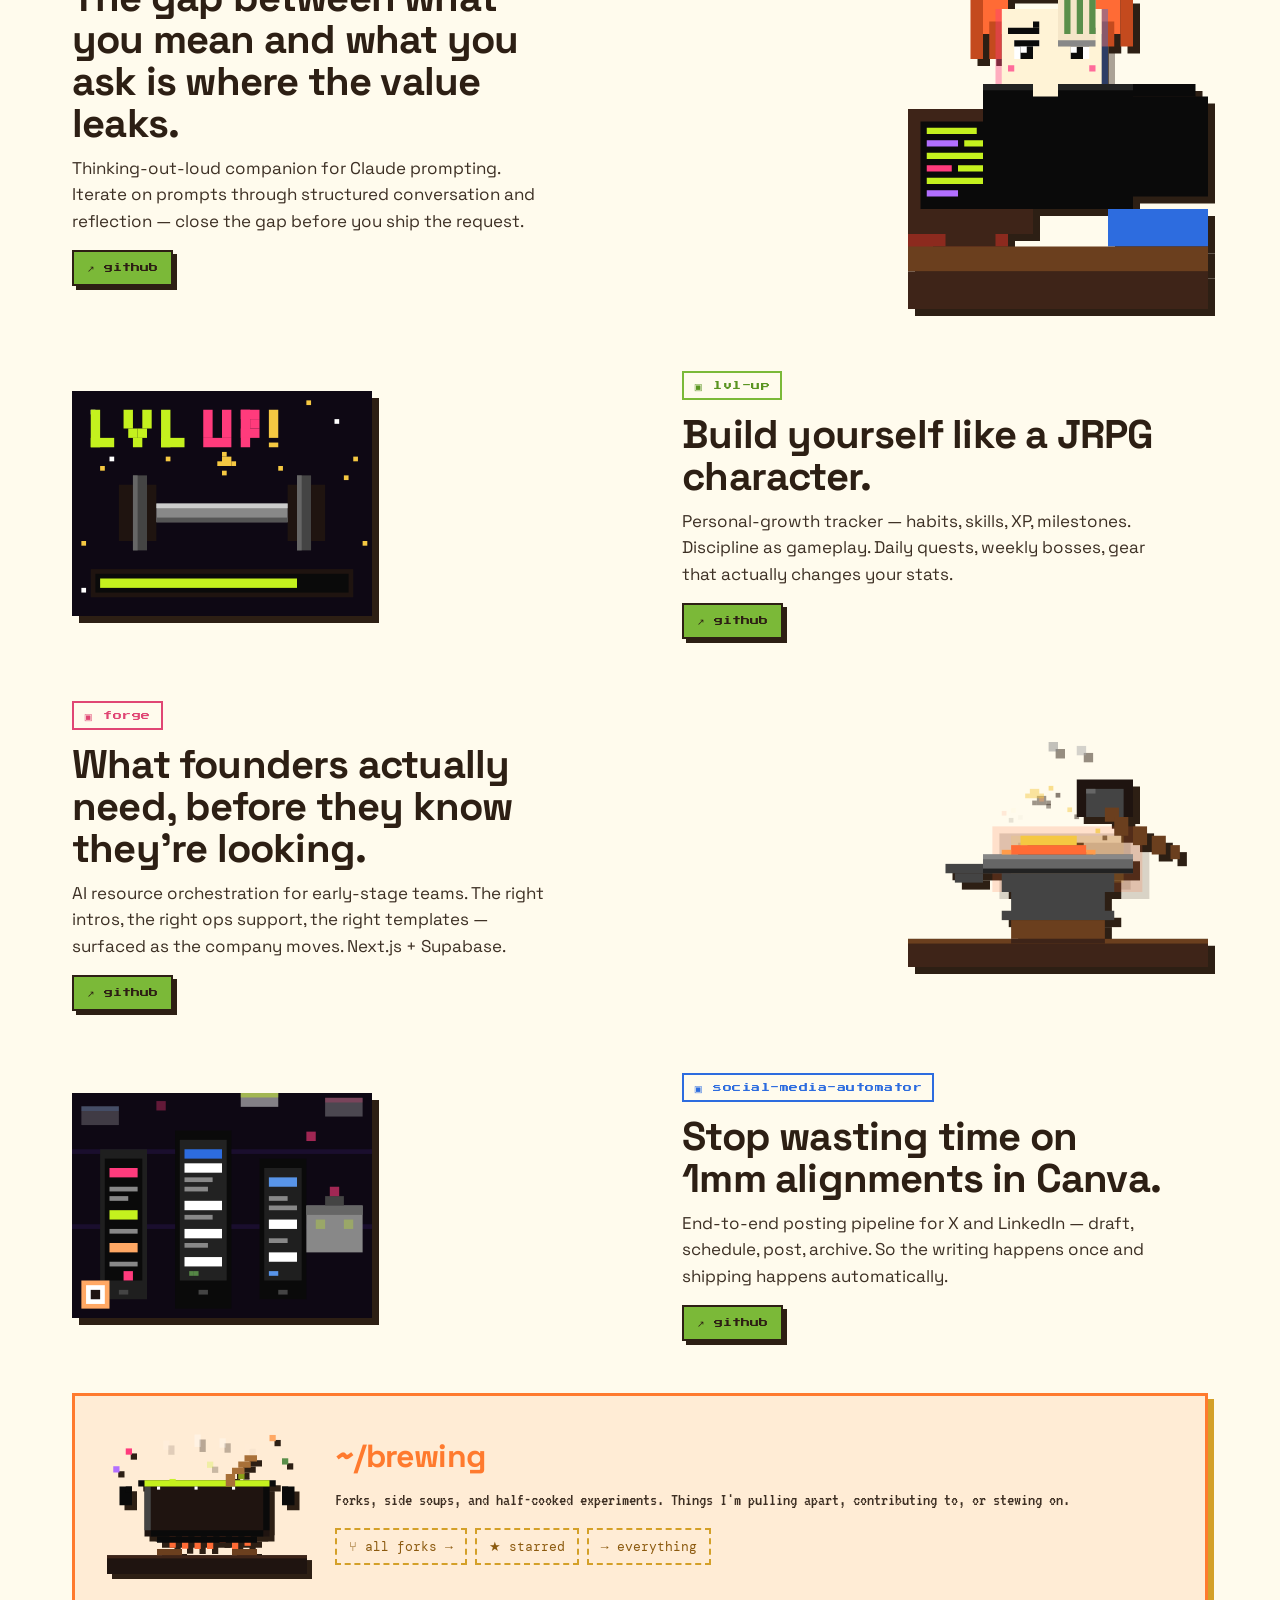
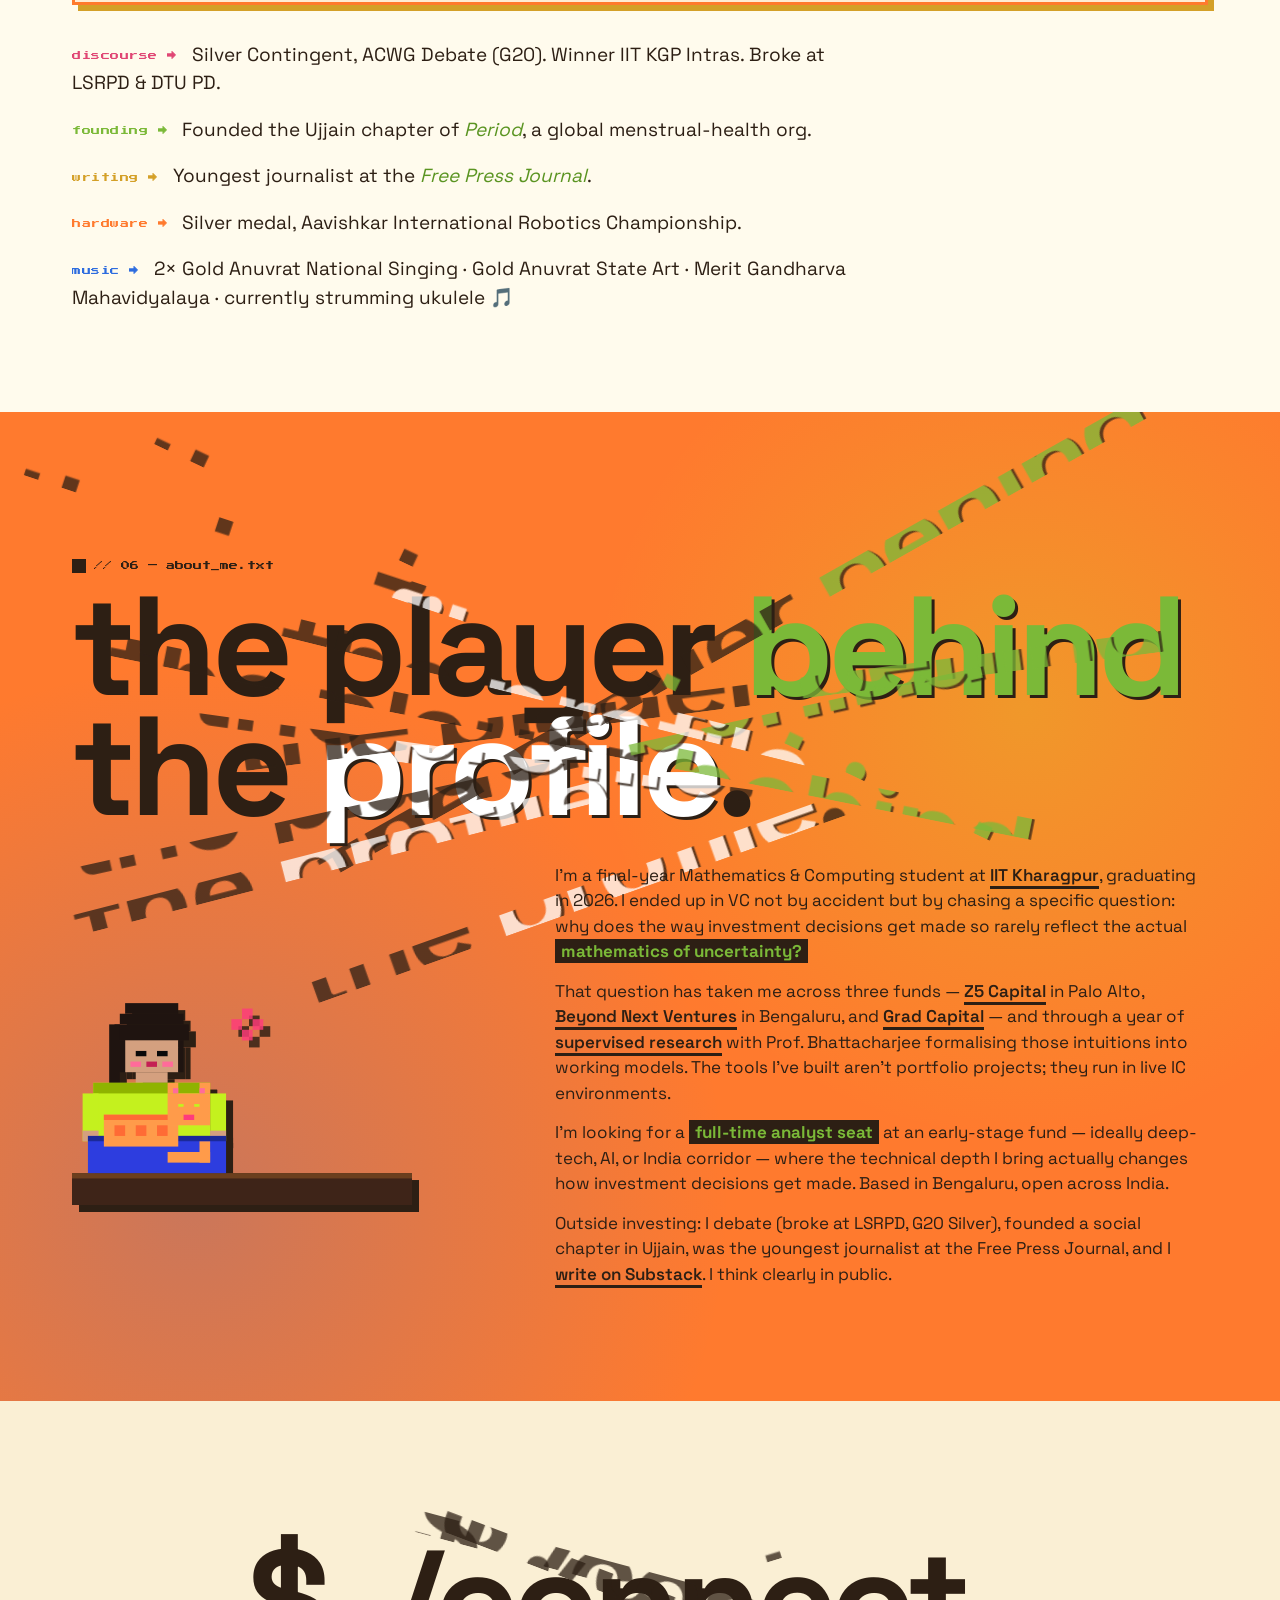
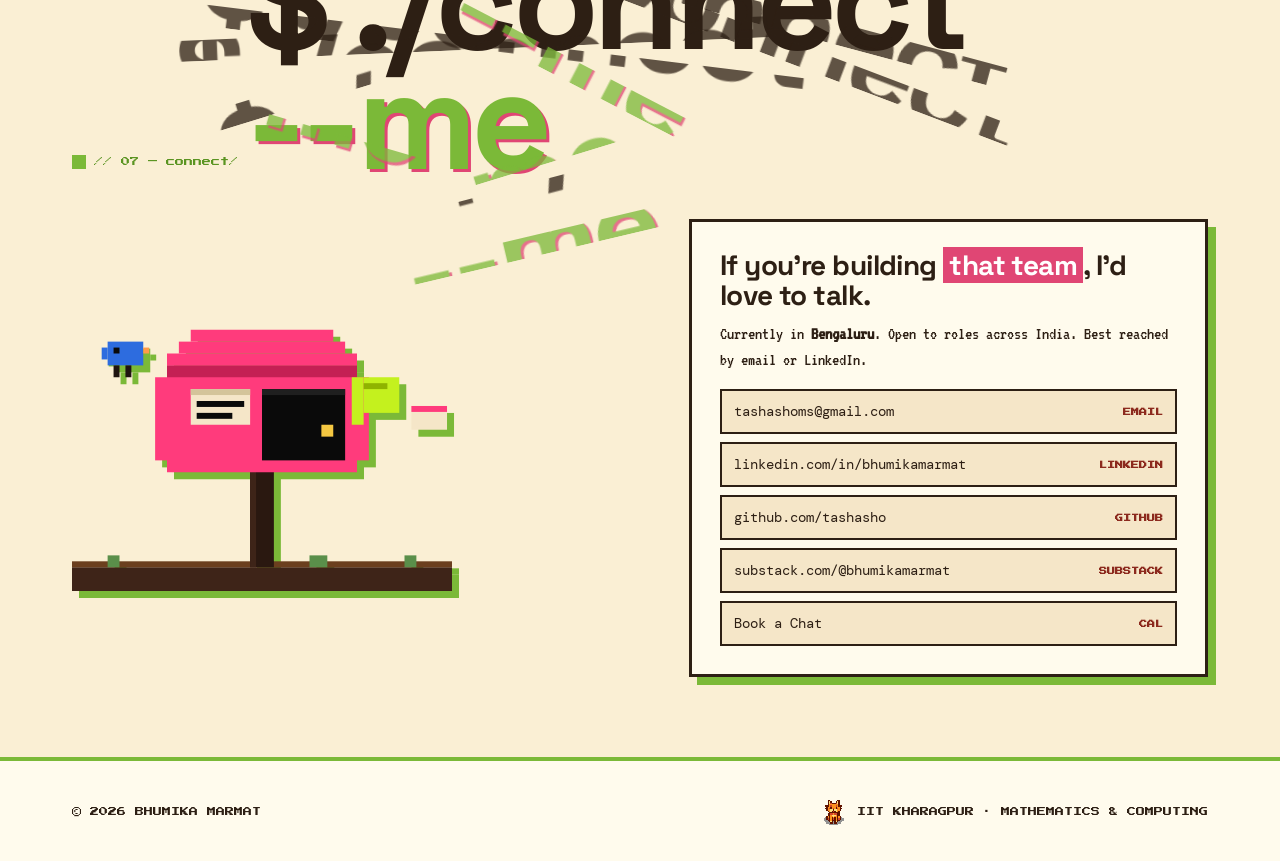
==== commit 992280f7: "calen dilly dally" ====
--- a/index.html
+++ b/index.html
@@ -2889,7 +2889,7 @@
       <div class="hero-cta-row">
         <a class="sticker lime" href="https://drive.google.com/file/d/1P2zA61L3x4MDNJ6n5Sx2zADL1SGQ1kHj/view?usp=sharing" target="_blank">▼ Download CV</a>
         <a class="sticker pink" href="mailto:tashashoms@gmail.com">@ Email</a>
-        <a class="sticker gold" href="https://calendly.com/tashashoms/intro-call-z5-capital">▣ Book a Chat</a>
+        <a class="sticker gold" href="https://calendly.com/tashashoms/intro-call">▣ Book a Chat</a>
         <a class="sticker ghost" href="https://linkedin.com/in/bhumikamarmat">in/ LinkedIn</a>
         <a class="sticker ghost" href="https://github.com/tashasho">gh/ GitHub</a>
         <a class="sticker ghost" href="https://substack.com/@bhumikamarmat">✎ Substack</a>
@@ -3445,7 +3445,7 @@
           <a class="contact-link" href="https://linkedin.com/in/bhumikamarmat">linkedin.com/in/bhumikamarmat <b>LINKEDIN</b></a>
           <a class="contact-link" href="https://github.com/tashasho">github.com/tashasho <b>GITHUB</b></a>
           <a class="contact-link" href="https://substack.com/@bhumikamarmat">substack.com/@bhumikamarmat <b>SUBSTACK</b></a>
-          <a class="contact-link" href="https://calendly.com/tashashoms/intro-call-z5-capital">Book a Chat <b>CAL</b></a>
+          <a class="contact-link" href="https://calendly.com/tashashoms/intro-call">Book a Chat <b>CAL</b></a>
         </div>
       </div>
     </div>
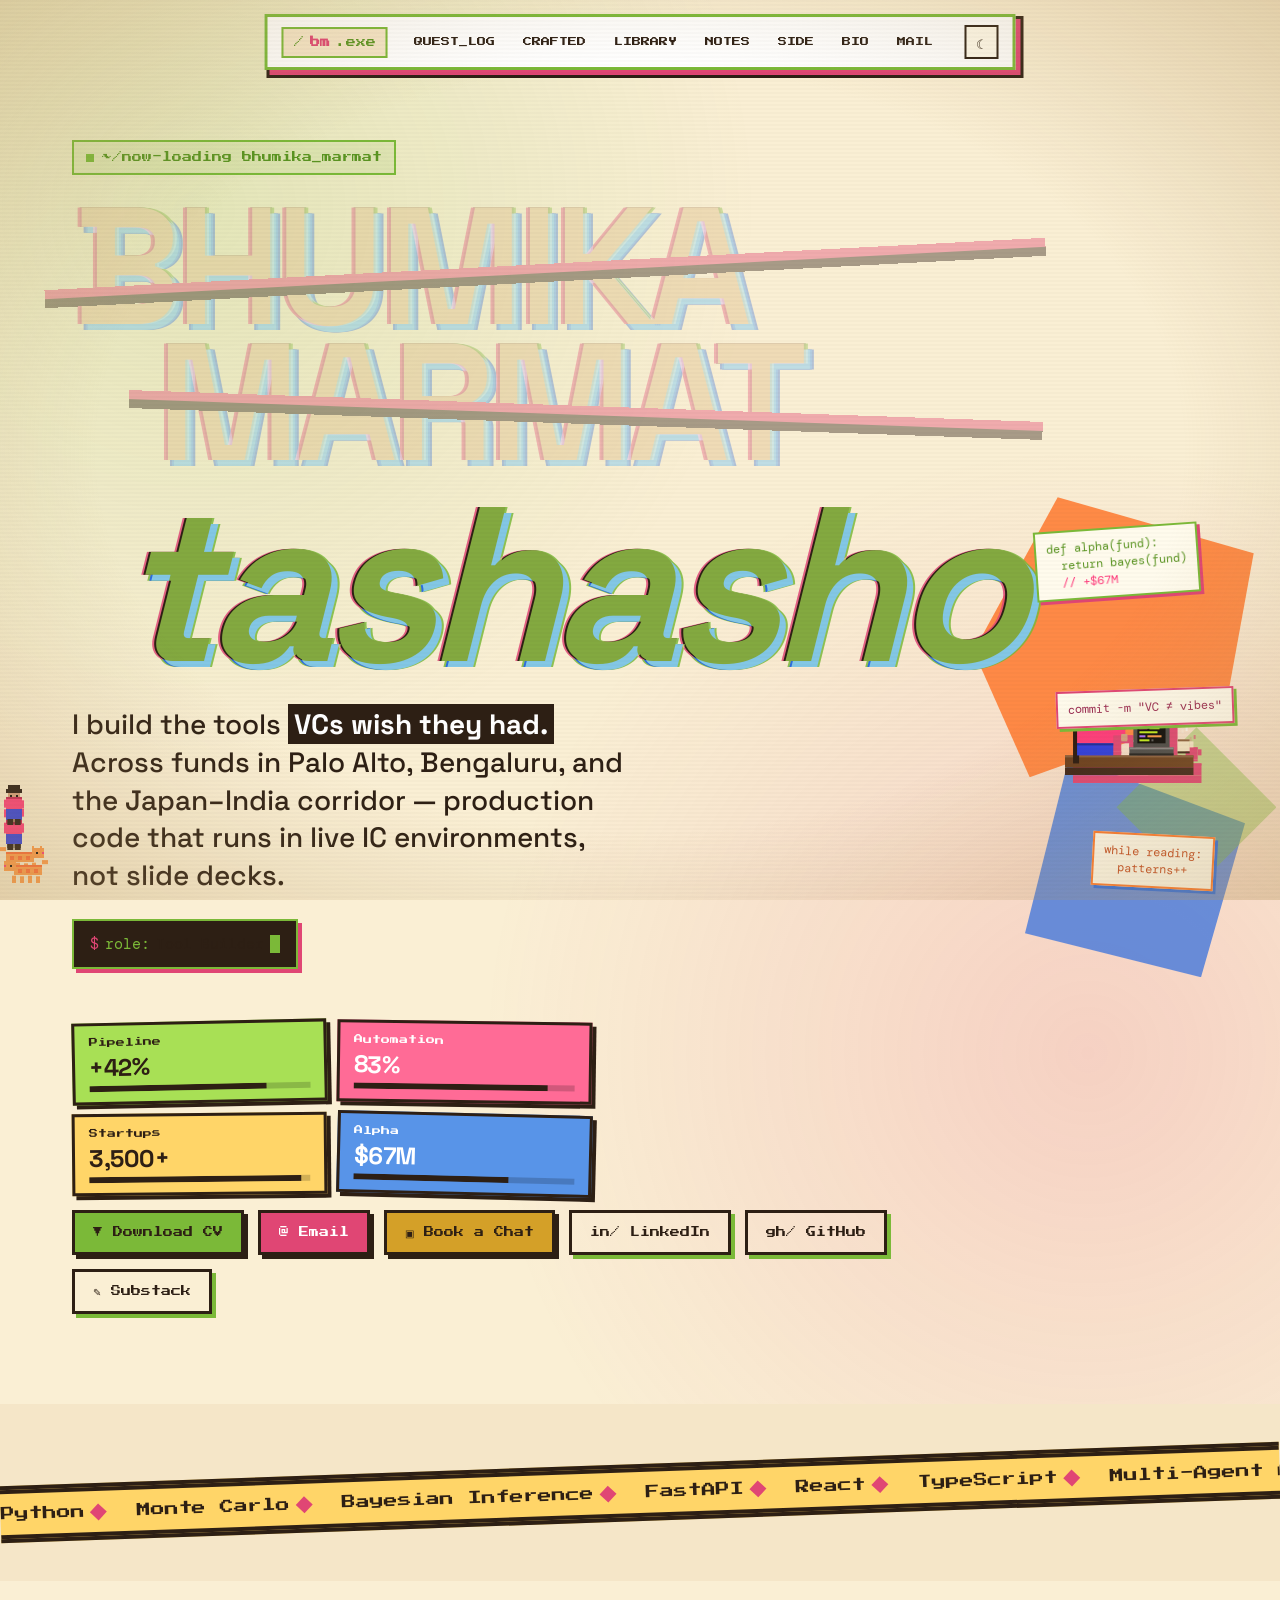
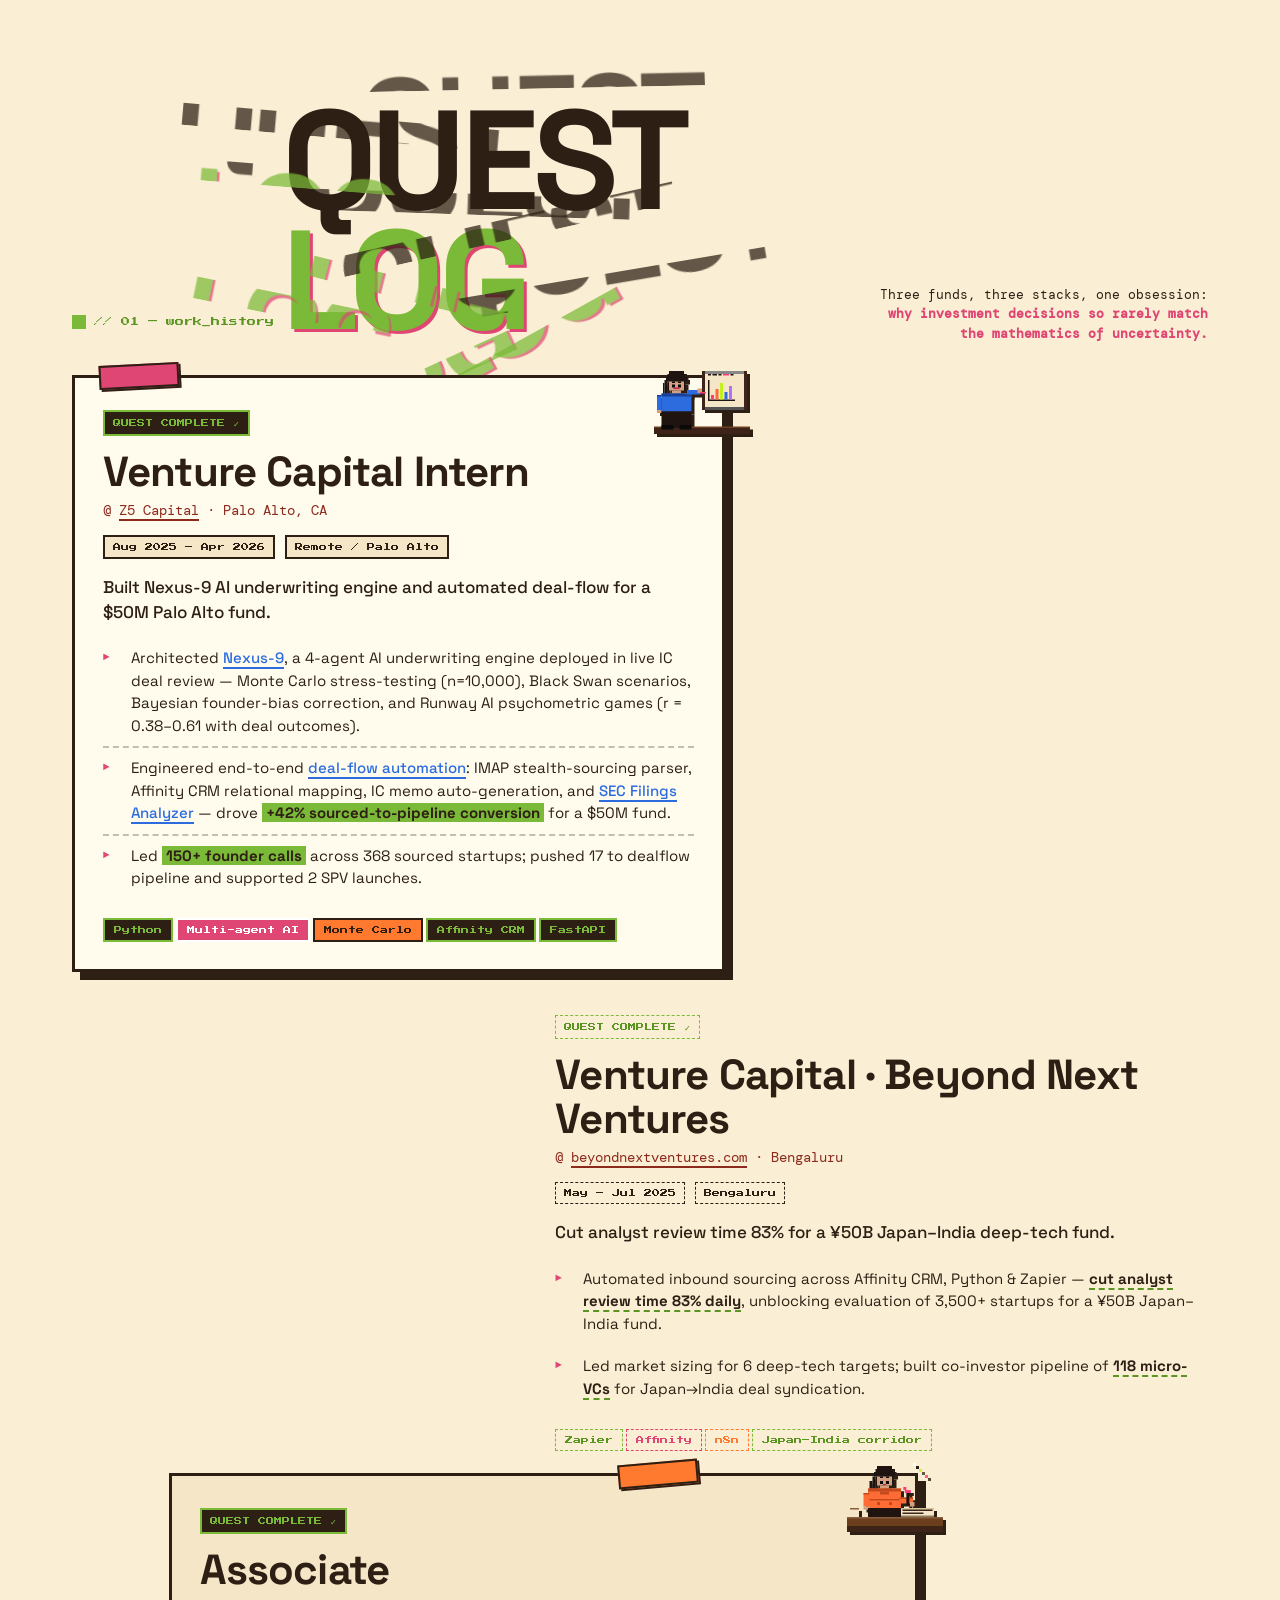
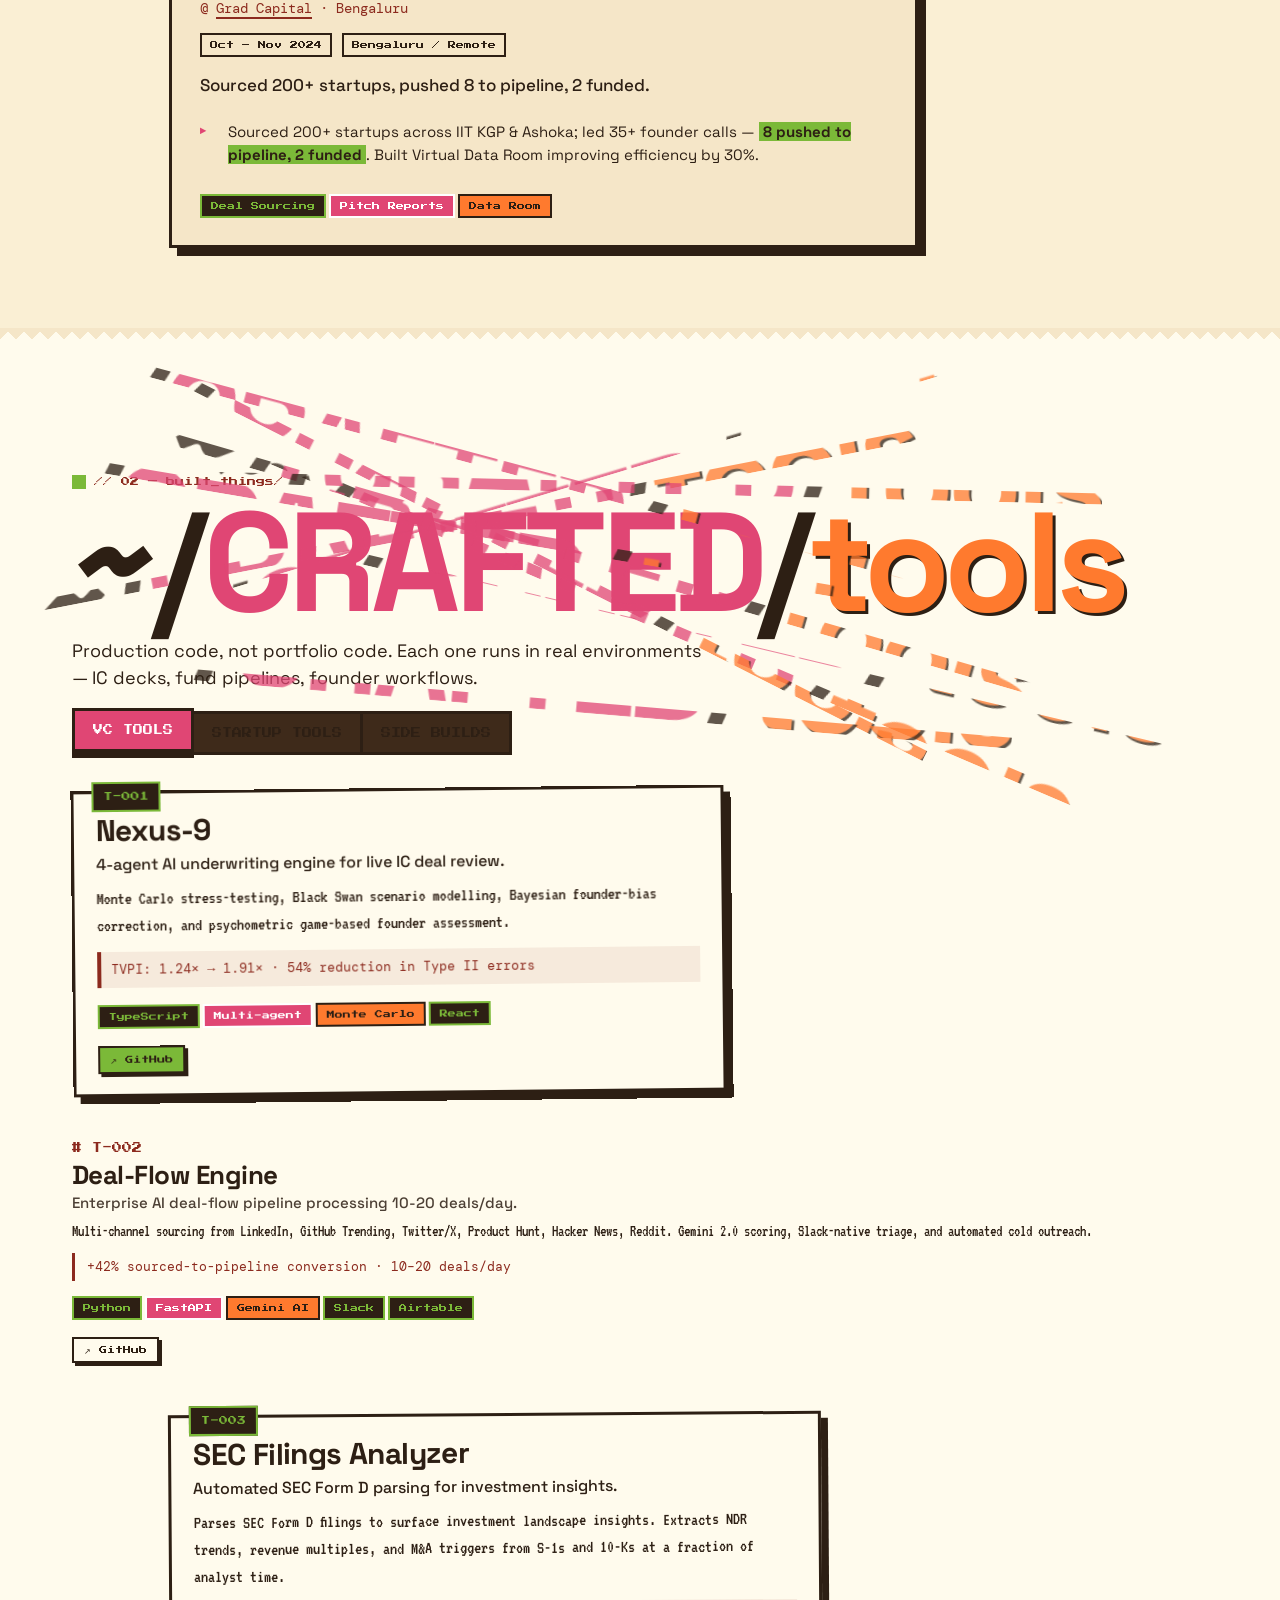
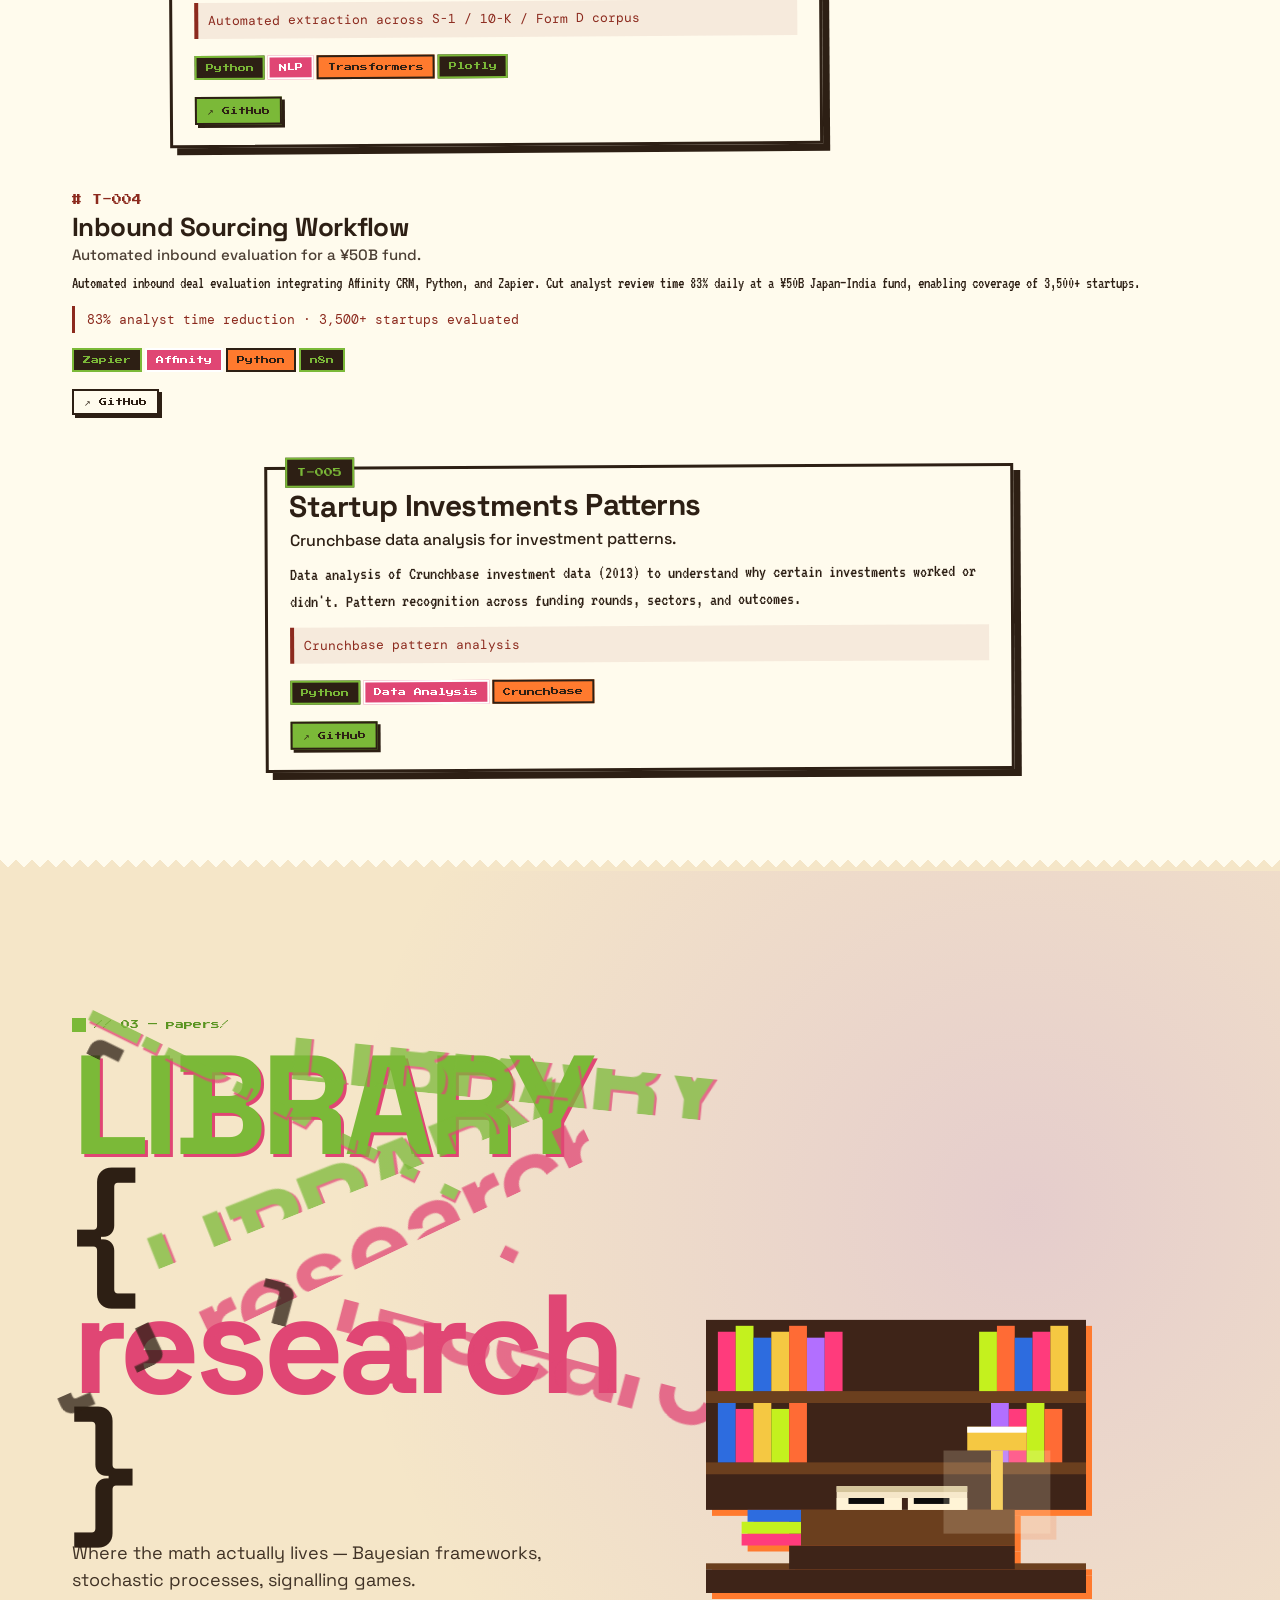
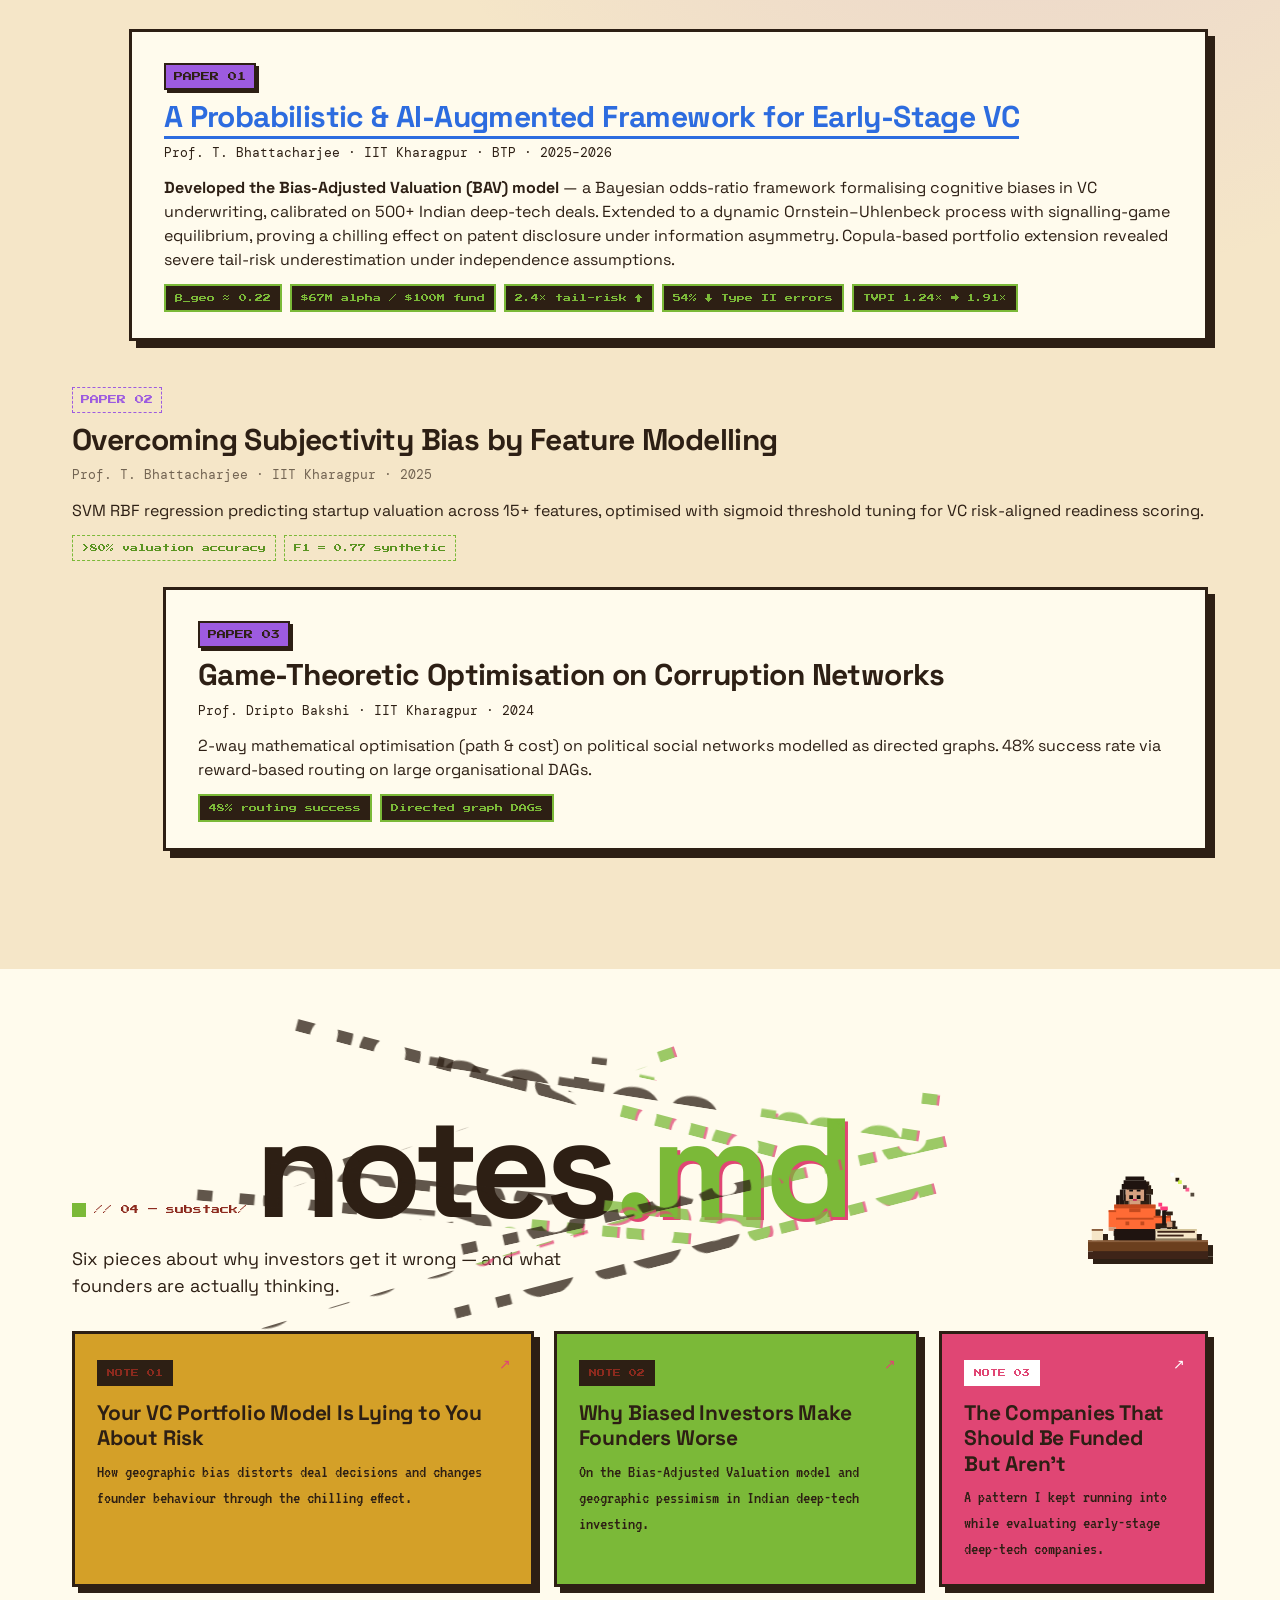
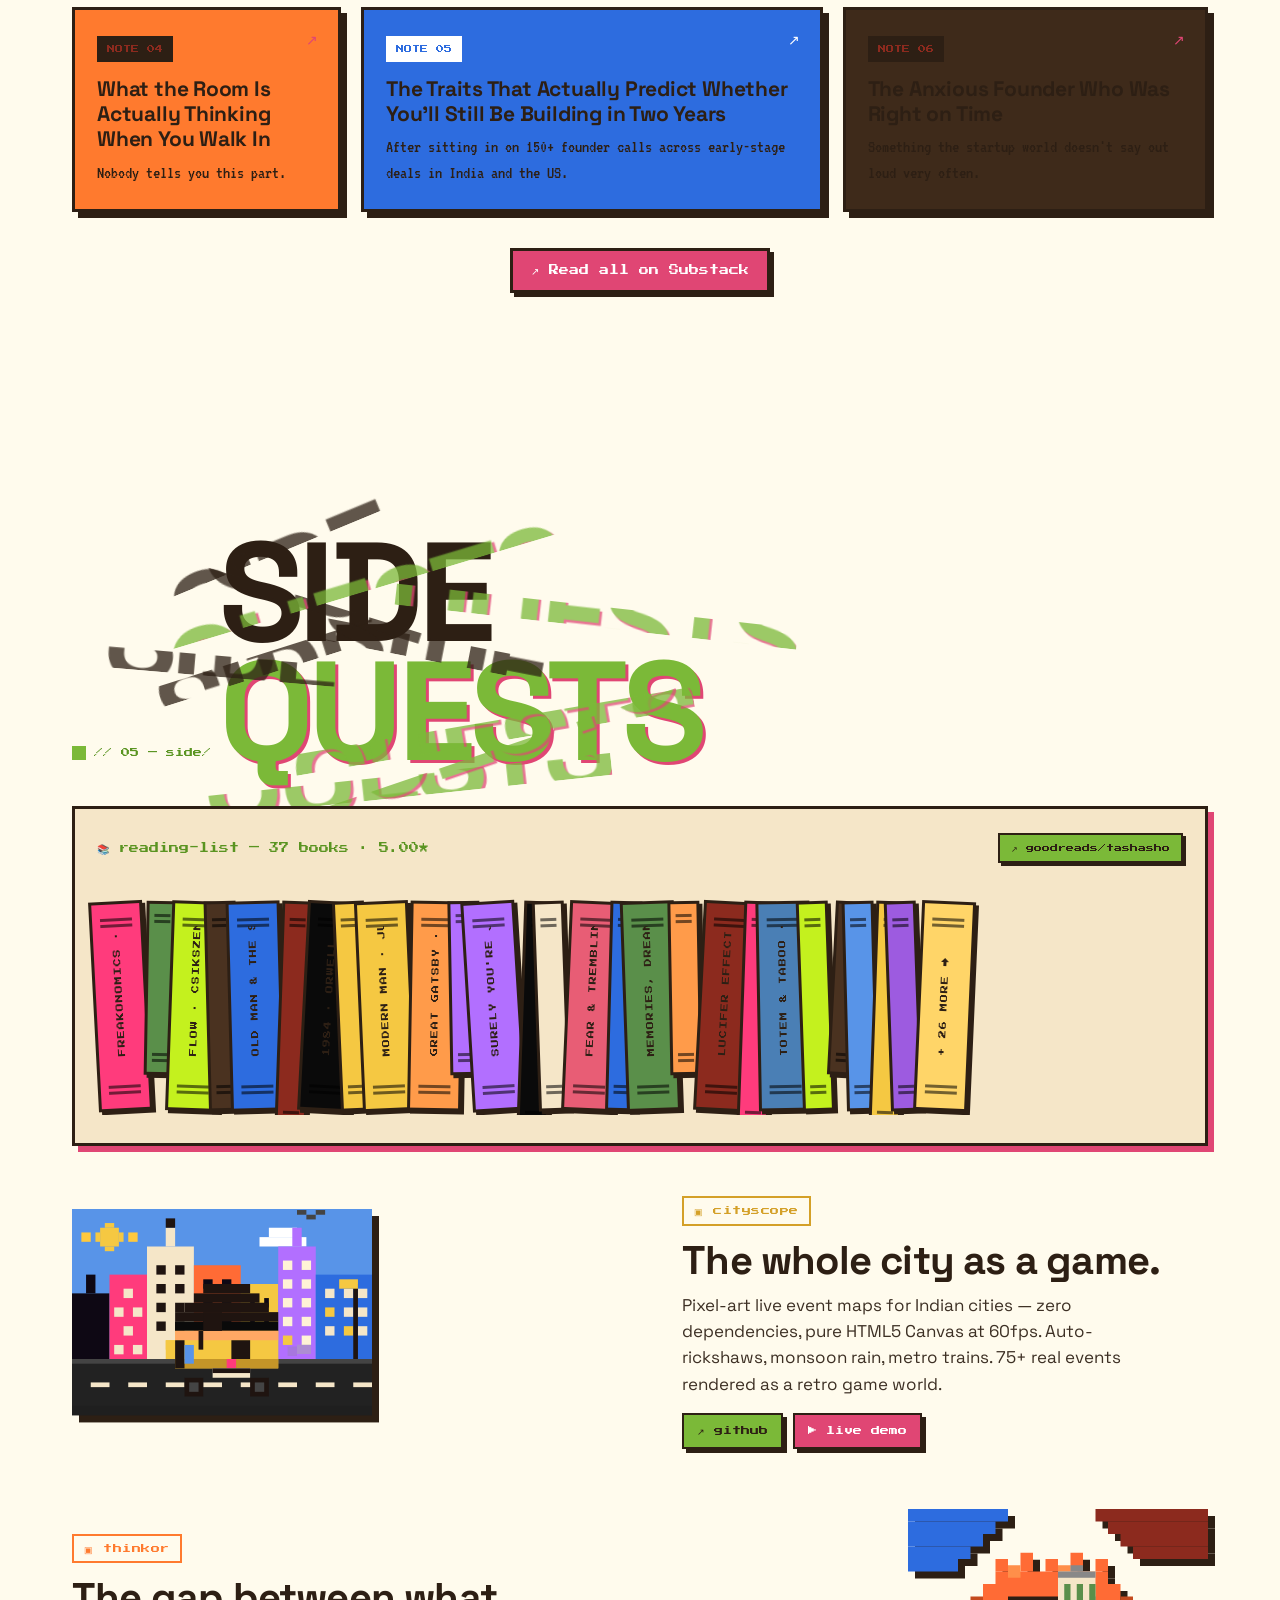
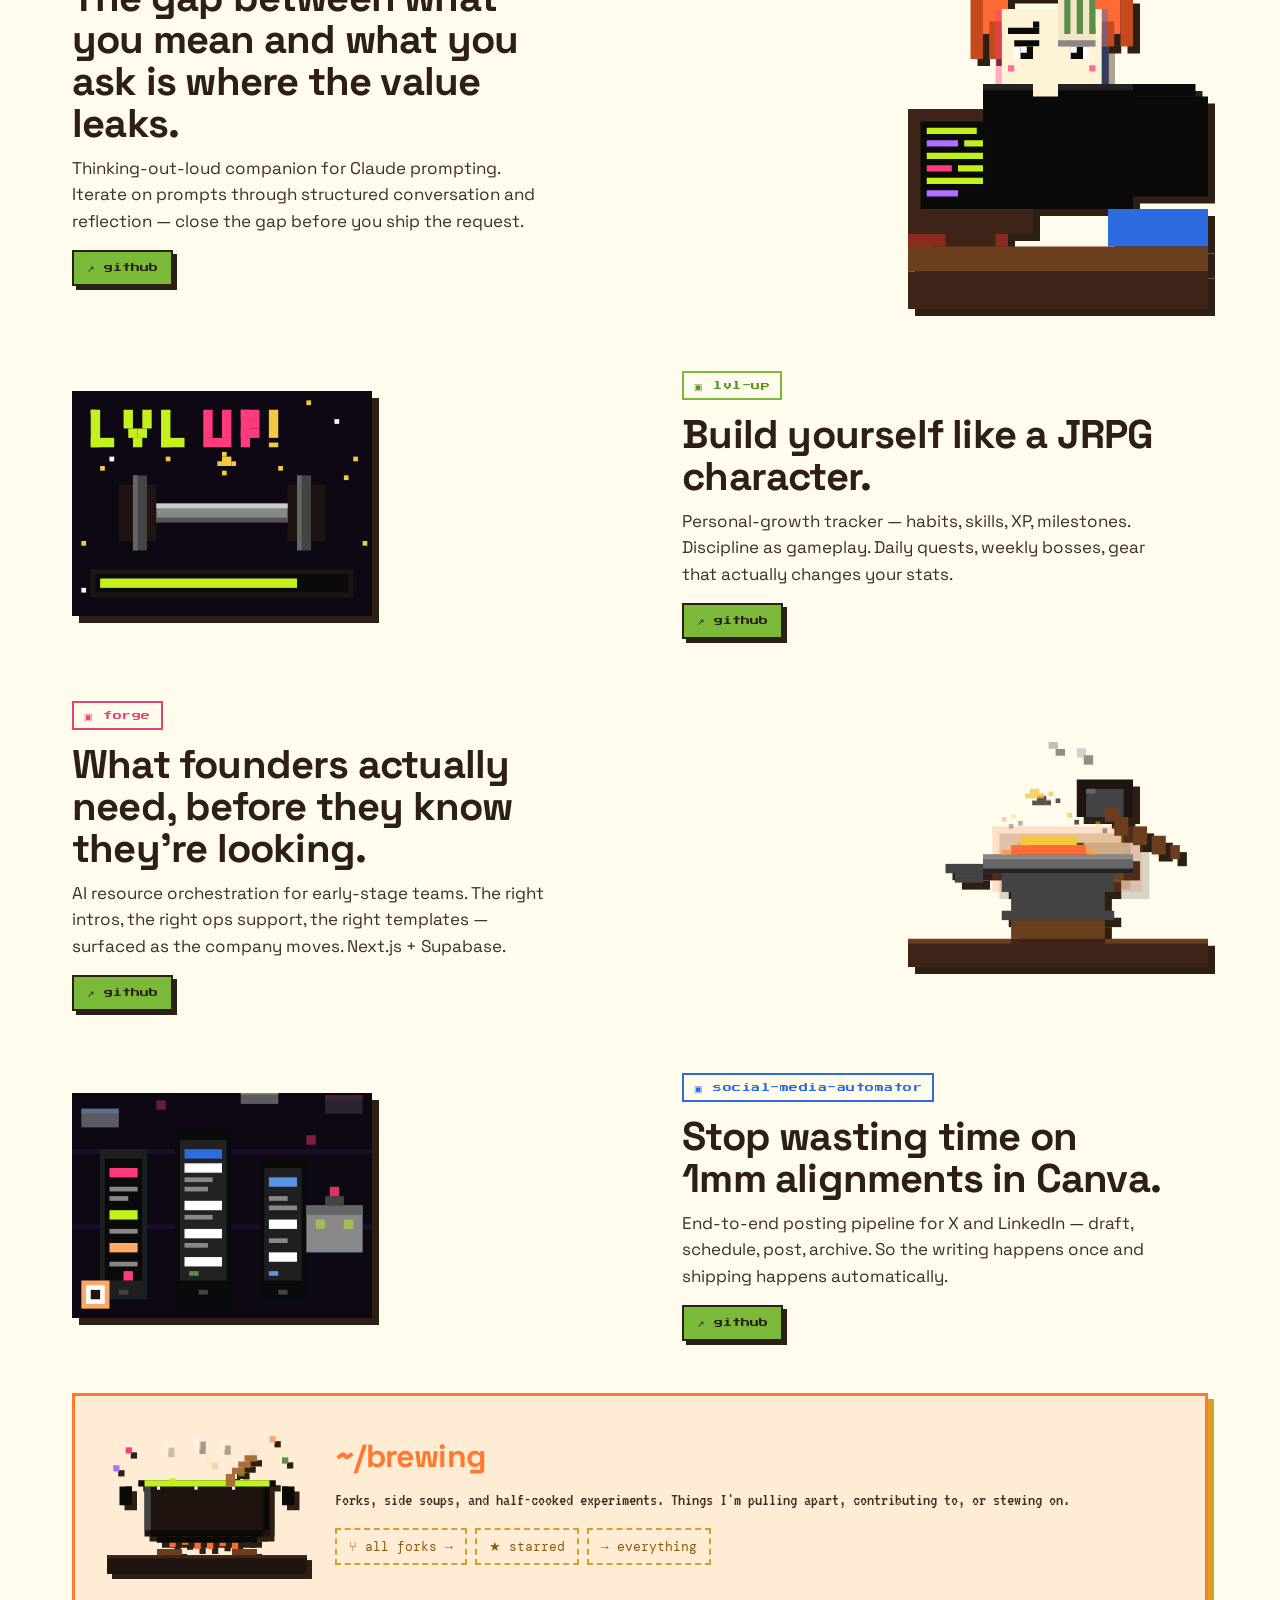
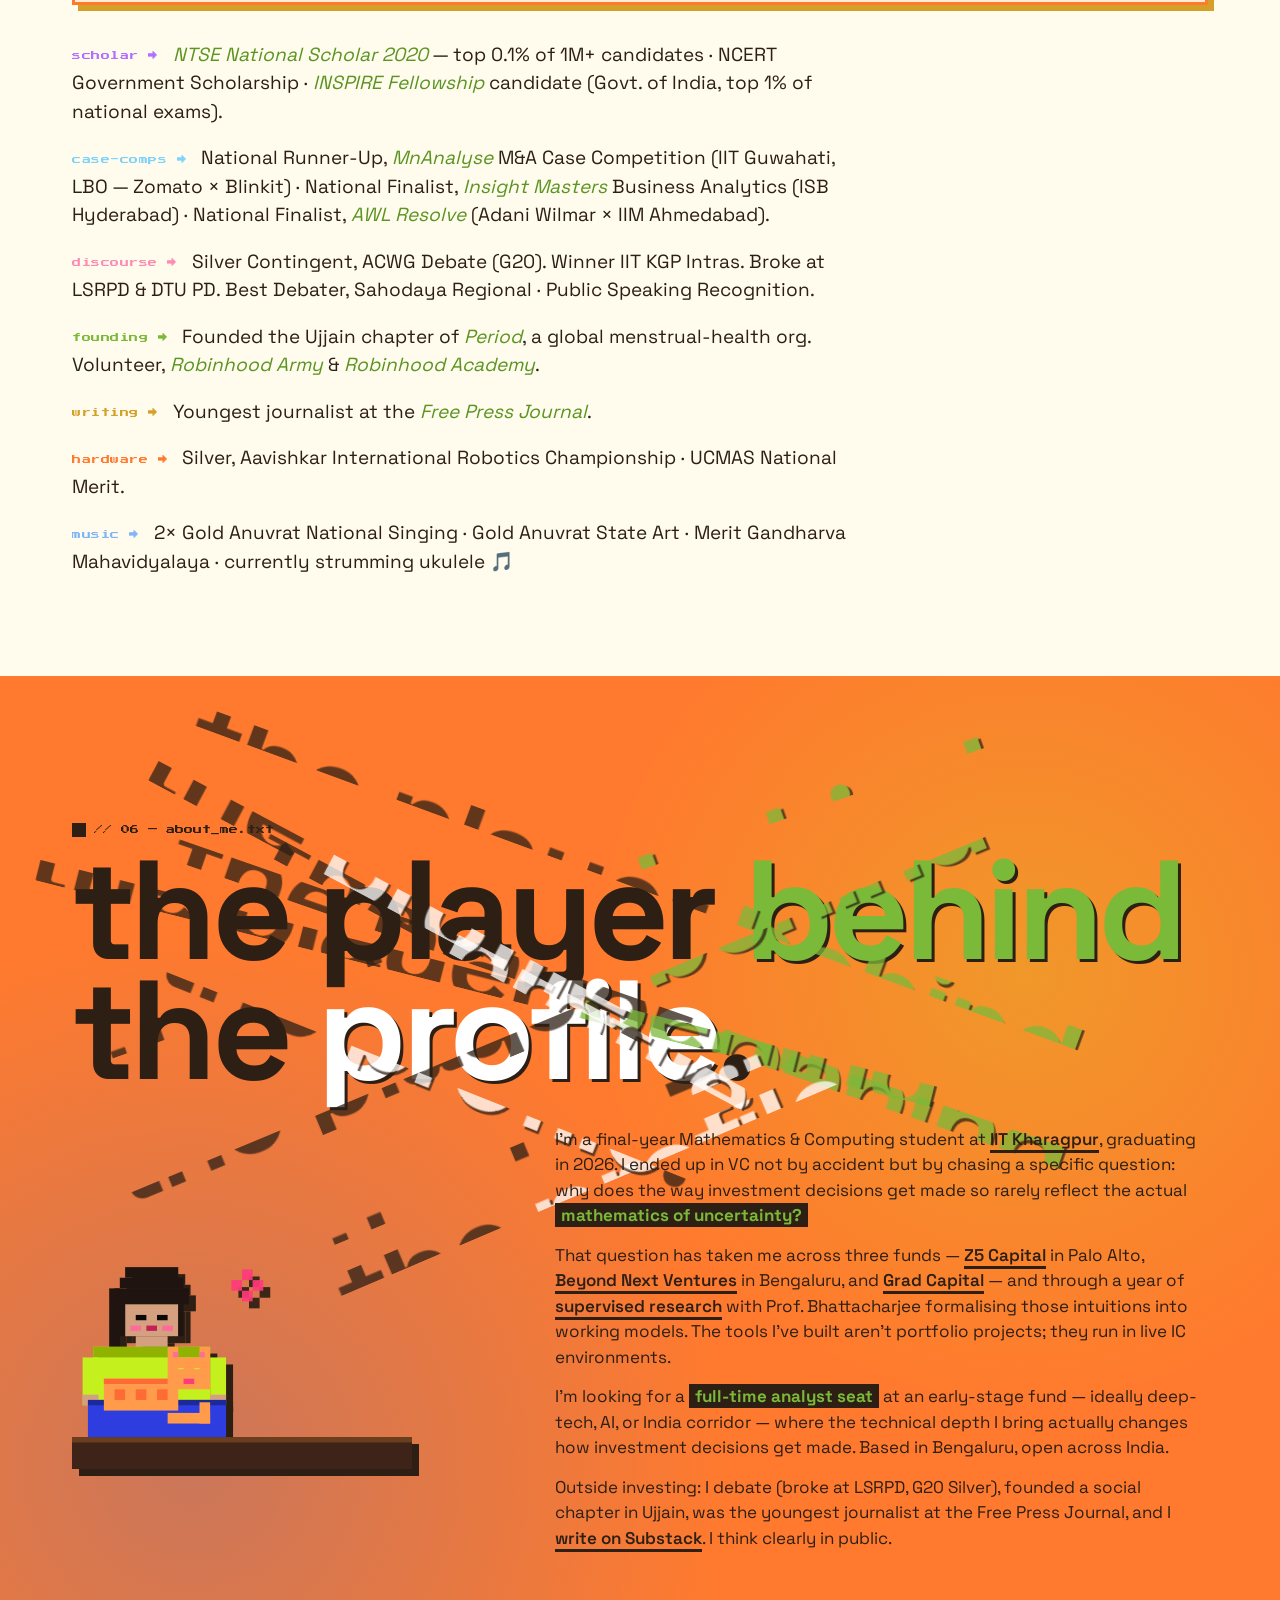
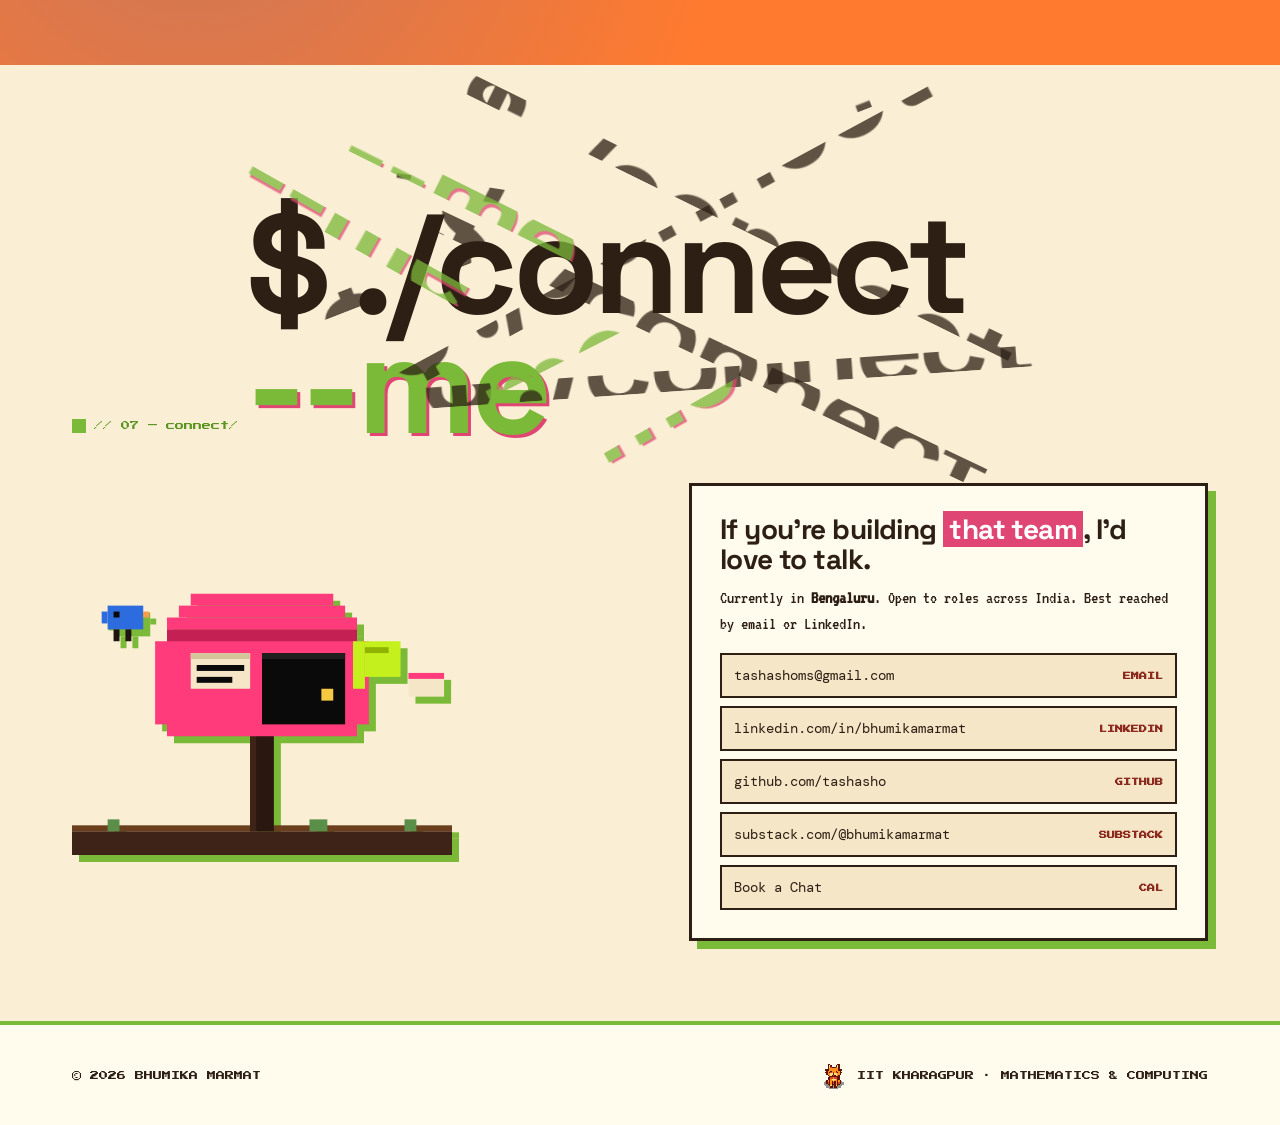
==== commit 4b2f7a00: "v11 streetlamps, resume achievements, dark-mode tag contrast" ====
--- a/index.html
+++ b/index.html
@@ -1036,20 +1036,43 @@
   image-rendering:pixelated;
 }
 
-/* LANTERN — drifts up from bottom */
-.lantern{
-  width:32px; height:42px;
-  bottom:-60px;
-  animation:lanternRise var(--dur,22s) linear infinite, lanternSway 4s ease-in-out infinite;
-  filter:drop-shadow(0 0 10px rgba(255,155,74,0.45));
-}
-@keyframes lanternRise{
-  0%{ transform:translateY(0) }
-  100%{ transform:translateY(-120vh) }
-}
-@keyframes lanternSway{
-  0%,100%{ margin-left:0 }
-  50%{ margin-left:30px }
+/* STREETLAMPS — fixed left & right edges in dark mode */
+.streetlamp{
+  position:absolute; top:60px;
+  width:78px; height:440px;
+  pointer-events:none;
+  z-index:51;
+}
+.streetlamp-left{ left:0 }
+.streetlamp-right{ right:0 }
+.streetlamp svg{
+  width:100%; height:100%; display:block;
+  image-rendering:pixelated;
+  filter:drop-shadow(2px 2px 0 rgba(0,0,0,0.6));
+}
+.streetlamp-right svg{ transform:scaleX(-1); transform-origin:center }
+/* Warm halo glow extending into viewport */
+.streetlamp::after{
+  content:""; position:absolute;
+  top:6px; width:280px; height:280px;
+  border-radius:50%;
+  background:radial-gradient(circle, rgba(255,228,138,0.28) 0%, rgba(255,228,138,0.10) 35%, transparent 70%);
+  pointer-events:none;
+  z-index:-1;
+  animation:lampHaloFlicker 4.6s infinite;
+}
+.streetlamp-left::after{ left:30px }
+.streetlamp-right::after{ right:30px }
+@keyframes lampHaloFlicker{
+  0%, 28%, 32%, 55%, 60%, 84%, 86%, 100%{ opacity:1 }
+  30%{ opacity:0.40 }
+  57%{ opacity:0.65 }
+  85%{ opacity:0.25 }
+}
+/* hide streetlamps in light mode (they live inside ambient-night which already hides in light) */
+@media (max-width:540px){
+  .streetlamp{ width:54px; height:300px }
+  .streetlamp::after{ width:180px; height:180px }
 }
 
 /* FIREFLY */
@@ -2127,6 +2150,58 @@
   </rect>
   <rect x="16" y="10" width="2" height="4" fill="#FF9B4A">
     <animate attributeName="y" values="11;10;11" dur="0.4s" repeatCount="indefinite"/>
+  </rect>
+</symbol>
+
+<!-- ===== STREETLAMP — side fixture for dark mode ===== -->
+<symbol id="sprite-streetlamp" viewBox="0 0 32 180" preserveAspectRatio="xMinYMin meet">
+  <!-- base (ground side) -->
+  <rect x="2" y="172" width="14" height="8" fill="#3E2418"/>
+  <rect x="0" y="178" width="18" height="2" fill="#1F1410"/>
+  <rect x="4" y="168" width="10" height="4" fill="#3E2418"/>
+  <rect x="6" y="166" width="6" height="2" fill="#1F1410"/>
+  <!-- vertical pole -->
+  <rect x="8" y="26" width="2" height="140" fill="#1F1410"/>
+  <rect x="9" y="26" width="1" height="140" fill="#0A0A0A"/>
+  <!-- decorative bands -->
+  <rect x="6" y="48" width="6" height="2" fill="#3E2418"/>
+  <rect x="6" y="76" width="6" height="2" fill="#3E2418"/>
+  <rect x="6" y="104" width="6" height="2" fill="#3E2418"/>
+  <rect x="6" y="132" width="6" height="2" fill="#3E2418"/>
+  <rect x="6" y="160" width="6" height="2" fill="#3E2418"/>
+  <!-- horizontal arm extending right -->
+  <rect x="10" y="22" width="14" height="2" fill="#1F1410"/>
+  <rect x="10" y="20" width="2" height="2" fill="#1F1410"/>
+  <rect x="22" y="18" width="2" height="2" fill="#1F1410"/>
+  <!-- lamp housing top -->
+  <rect x="20" y="16" width="12" height="2" fill="#1F1410"/>
+  <rect x="22" y="14" width="8" height="2" fill="#1F1410"/>
+  <!-- lamp housing sides -->
+  <rect x="18" y="18" width="2" height="20" fill="#1F1410"/>
+  <rect x="30" y="18" width="2" height="20" fill="#1F1410"/>
+  <!-- lamp housing bottom -->
+  <rect x="20" y="36" width="12" height="2" fill="#1F1410"/>
+  <rect x="22" y="38" width="8" height="2" fill="#1F1410"/>
+  <!-- bulb glow (animated flicker) -->
+  <rect x="20" y="18" width="12" height="18" fill="#FFE48A">
+    <animate attributeName="opacity"
+      values="1;1;0.35;1;1;0.65;1;1;0.25;1"
+      keyTimes="0;0.28;0.30;0.32;0.55;0.57;0.60;0.84;0.86;1"
+      dur="4.6s" repeatCount="indefinite"/>
+  </rect>
+  <!-- inner brightest core -->
+  <rect x="22" y="20" width="8" height="14" fill="#FFF3D6">
+    <animate attributeName="opacity"
+      values="1;1;0.20;1;1;0.50;1;1;0.15;1"
+      keyTimes="0;0.28;0.30;0.32;0.55;0.57;0.60;0.84;0.86;1"
+      dur="4.6s" repeatCount="indefinite"/>
+  </rect>
+  <!-- filament glint -->
+  <rect x="24" y="24" width="4" height="2" fill="#FFFFFF">
+    <animate attributeName="opacity"
+      values="1;1;0.10;1;1;0.40;1;1;0.05;1"
+      keyTimes="0;0.28;0.30;0.32;0.55;0.57;0.60;0.84;0.86;1"
+      dur="4.6s" repeatCount="indefinite"/>
   </rect>
 </symbol>
 
@@ -3398,11 +3473,13 @@
 
     <!-- FREEFORM ASIDES — not blocks, just inline notes -->
     <div class="aside-flow reveal">
-      <p class="aside-line"><span class="aside-tag" style="color:var(--pink)">discourse →</span> Silver Contingent, ACWG Debate (G20). Winner IIT KGP Intras. Broke at LSRPD &amp; DTU PD.</p>
-      <p class="aside-line"><span class="aside-tag" style="color:var(--lime)">founding →</span> Founded the Ujjain chapter of <em>Period</em>, a global menstrual-health org.</p>
+      <p class="aside-line"><span class="aside-tag" style="color:#B26FFF">scholar →</span> <em>NTSE National Scholar 2020</em> — top 0.1% of 1M+ candidates · NCERT Government Scholarship · <em>INSPIRE Fellowship</em> candidate (Govt. of India, top 1% of national exams).</p>
+      <p class="aside-line"><span class="aside-tag" style="color:#7DD3FC">case-comps →</span> National Runner-Up, <em>MnAnalyse</em> M&amp;A Case Competition (IIT Guwahati, LBO — Zomato × Blinkit) · National Finalist, <em>Insight Masters</em> Business Analytics (ISB Hyderabad) · National Finalist, <em>AWL Resolve</em> (Adani Wilmar × IIM Ahmedabad).</p>
+      <p class="aside-line"><span class="aside-tag" style="color:#FF8AB4">discourse →</span> Silver Contingent, ACWG Debate (G20). Winner IIT KGP Intras. Broke at LSRPD &amp; DTU PD. Best Debater, Sahodaya Regional · Public Speaking Recognition.</p>
+      <p class="aside-line"><span class="aside-tag" style="color:var(--lime)">founding →</span> Founded the Ujjain chapter of <em>Period</em>, a global menstrual-health org. Volunteer, <em>Robinhood Army</em> &amp; <em>Robinhood Academy</em>.</p>
       <p class="aside-line"><span class="aside-tag" style="color:var(--gold)">writing →</span> Youngest journalist at the <em>Free Press Journal</em>.</p>
-      <p class="aside-line"><span class="aside-tag" style="color:var(--orange)">hardware →</span> Silver medal, Aavishkar International Robotics Championship.</p>
-      <p class="aside-line"><span class="aside-tag" style="color:var(--blue)">music →</span> 2× Gold Anuvrat National Singing · Gold Anuvrat State Art · Merit Gandharva Mahavidyalaya · currently strumming ukulele 🎵</p>
+      <p class="aside-line"><span class="aside-tag" style="color:var(--orange)">hardware →</span> Silver, Aavishkar International Robotics Championship · UCMAS National Merit.</p>
+      <p class="aside-line"><span class="aside-tag" style="color:#80B6F5">music →</span> 2× Gold Anuvrat National Singing · Gold Anuvrat State Art · Merit Gandharva Mahavidyalaya · currently strumming ukulele 🎵</p>
     </div>
   </div>
 </section>
@@ -3762,16 +3839,15 @@
     day.appendChild(c);
   }
 
-  // NIGHT: lanterns rising + fireflies twinkling
-  for(var i=0; i<6; i++){
-    var l = document.createElement('div');
-    l.className = 'amb-item lantern';
-    l.style.left = (Math.random()*94 + 2) + '%';
-    l.style.setProperty('--dur', (18 + Math.random()*14) + 's');
-    l.style.animationDelay = (-Math.random()*28) + 's';
-    l.innerHTML = '<svg viewBox="0 0 16 22" xmlns="http://www.w3.org/2000/svg" style="width:100%;height:100%"><use href="#sprite-lantern"/></svg>';
-    night.appendChild(l);
-  }
+  // NIGHT: streetlamps left+right + fireflies twinkling
+  var lampL = document.createElement('div');
+  lampL.className = 'streetlamp streetlamp-left';
+  lampL.innerHTML = '<svg viewBox="0 0 32 180" xmlns="http://www.w3.org/2000/svg" preserveAspectRatio="xMinYMin meet"><use href="#sprite-streetlamp"/></svg>';
+  night.appendChild(lampL);
+  var lampR = document.createElement('div');
+  lampR.className = 'streetlamp streetlamp-right';
+  lampR.innerHTML = '<svg viewBox="0 0 32 180" xmlns="http://www.w3.org/2000/svg" preserveAspectRatio="xMinYMin meet"><use href="#sprite-streetlamp"/></svg>';
+  night.appendChild(lampR);
   for(var i=0; i<22; i++){
     var f = document.createElement('div');
     f.className = 'amb-item firefly';
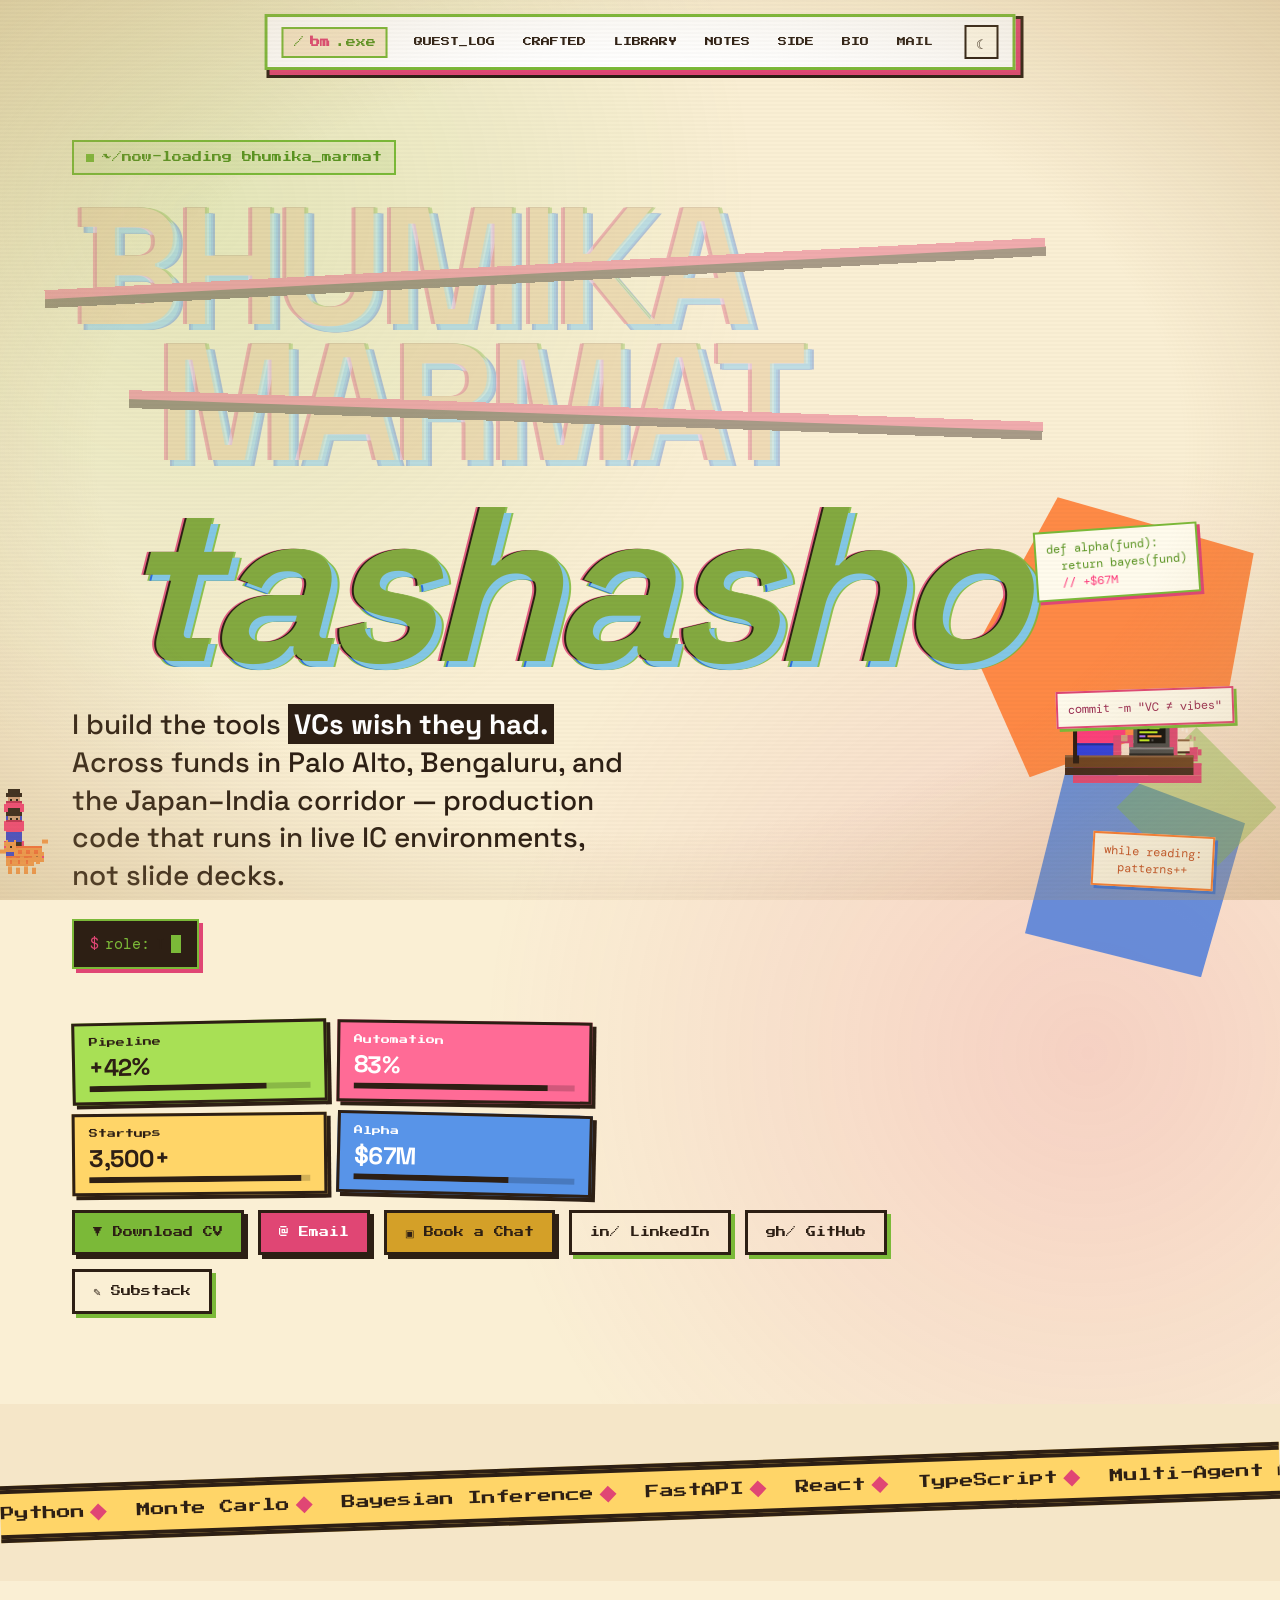
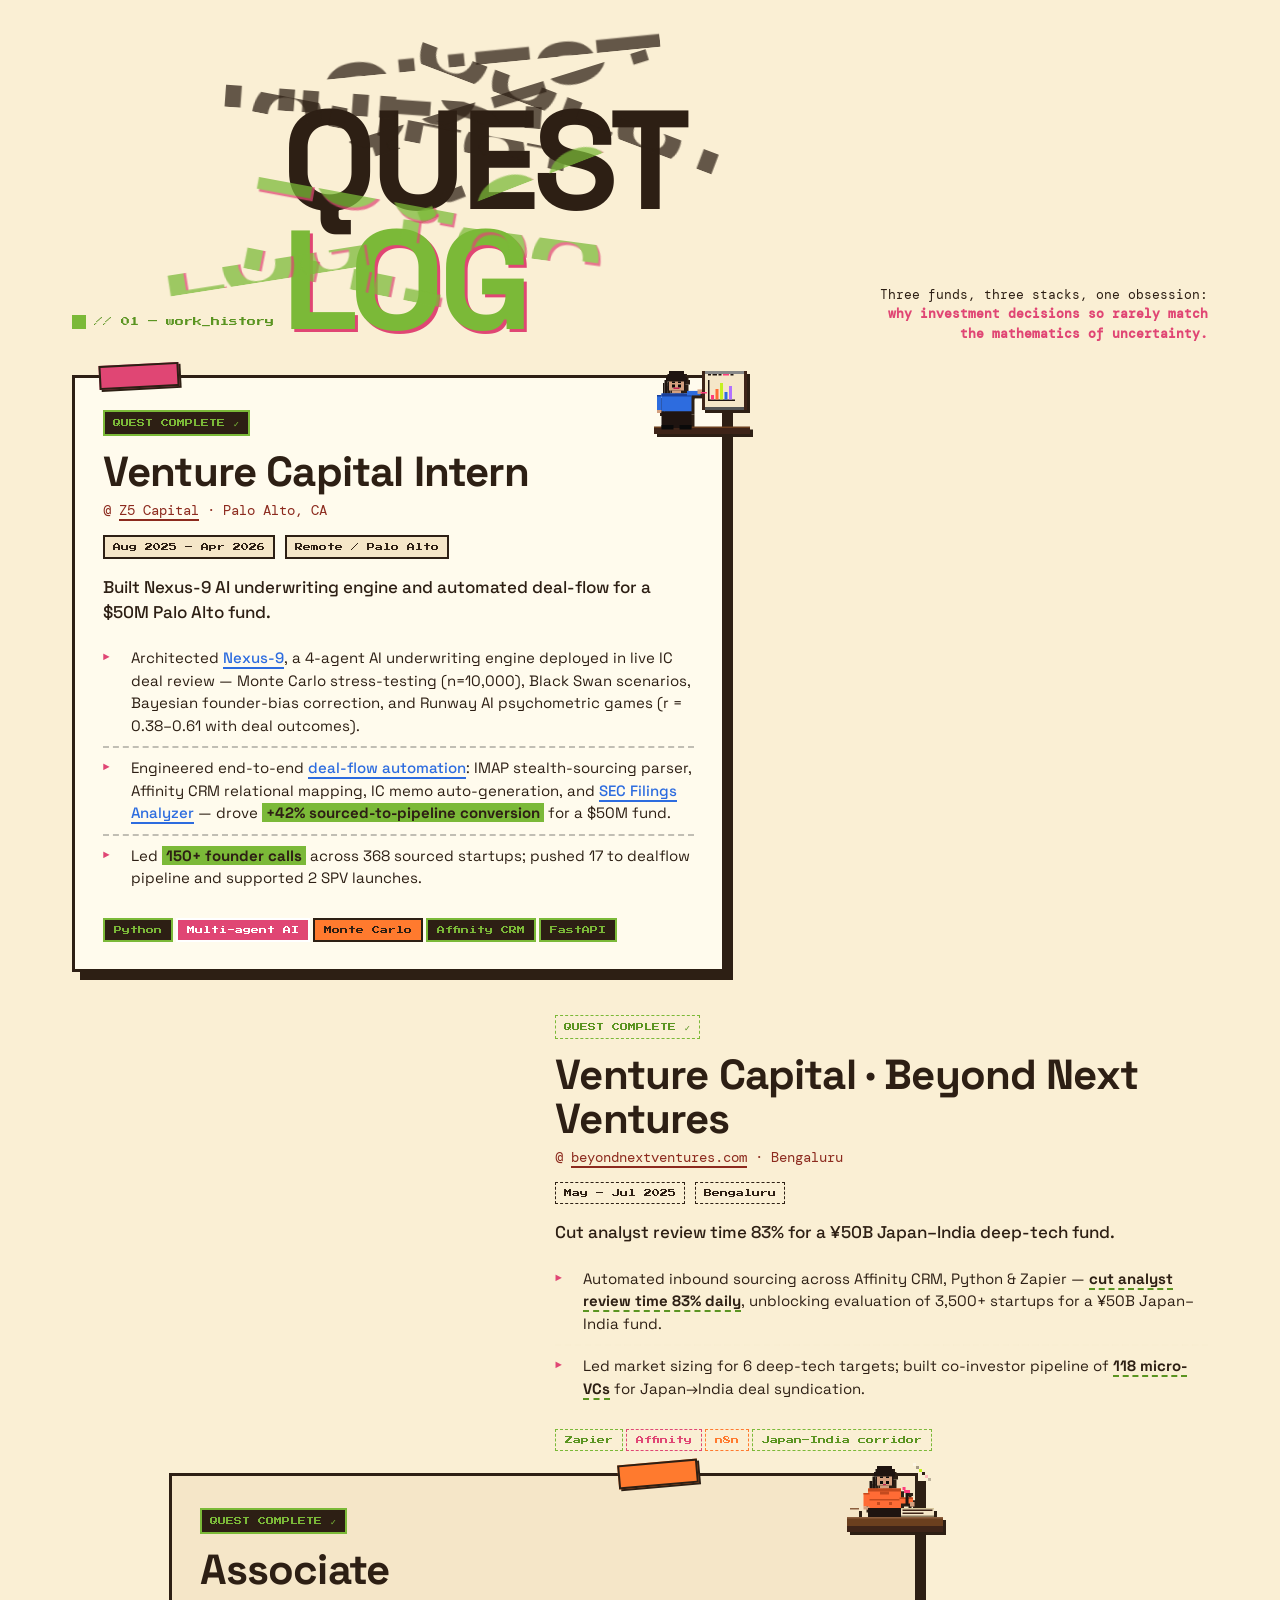
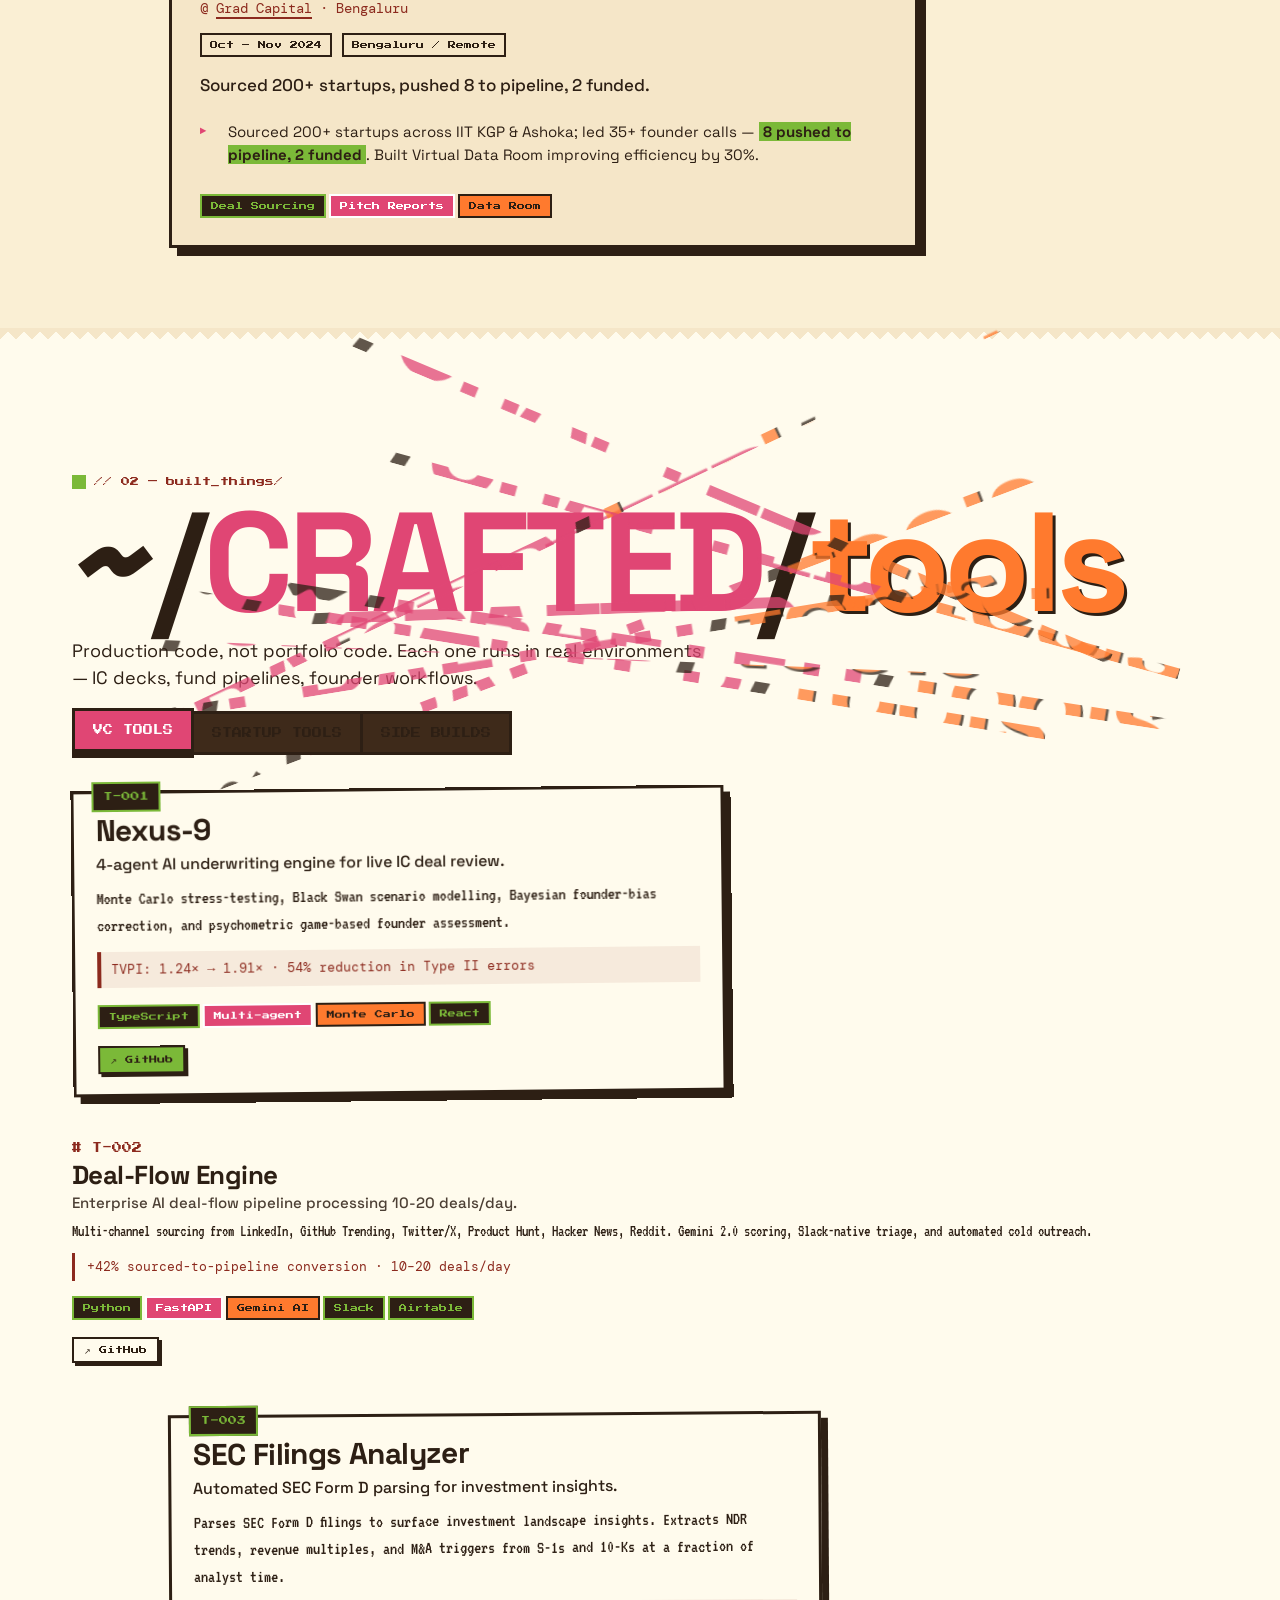
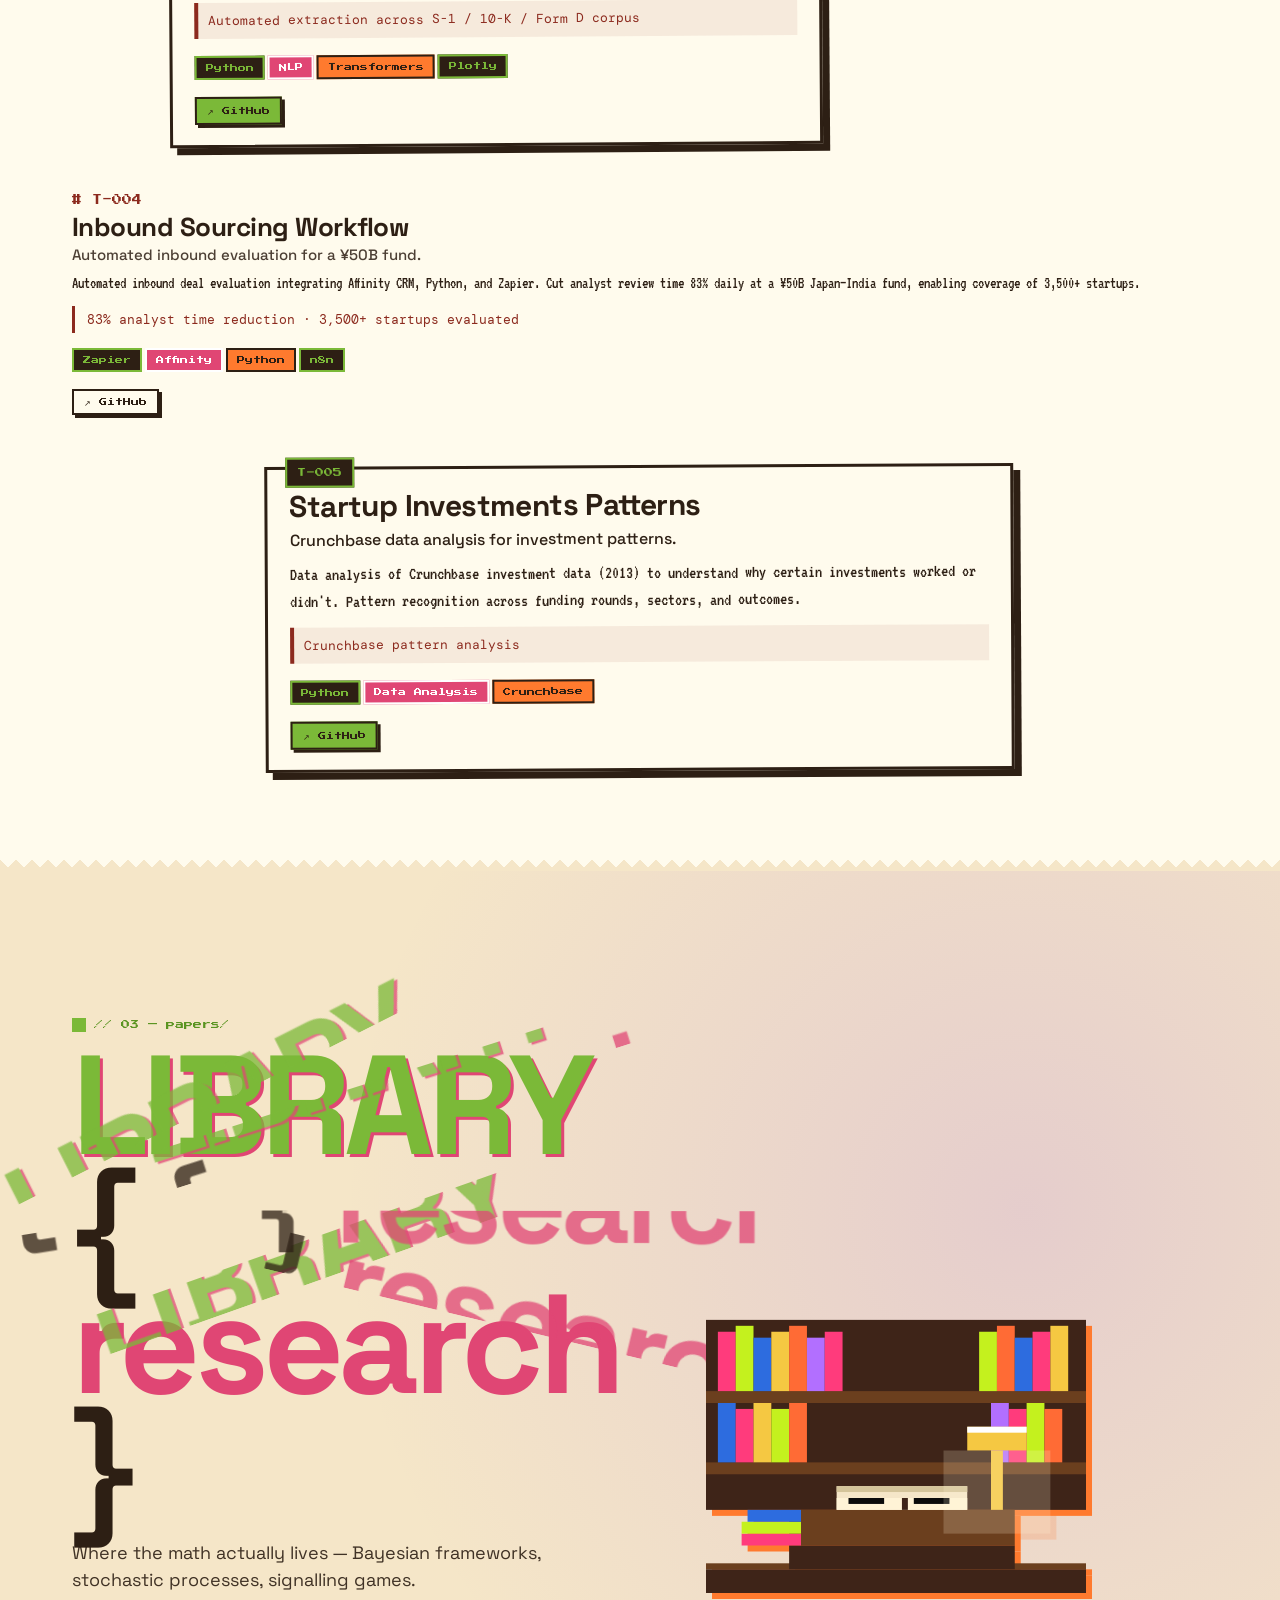
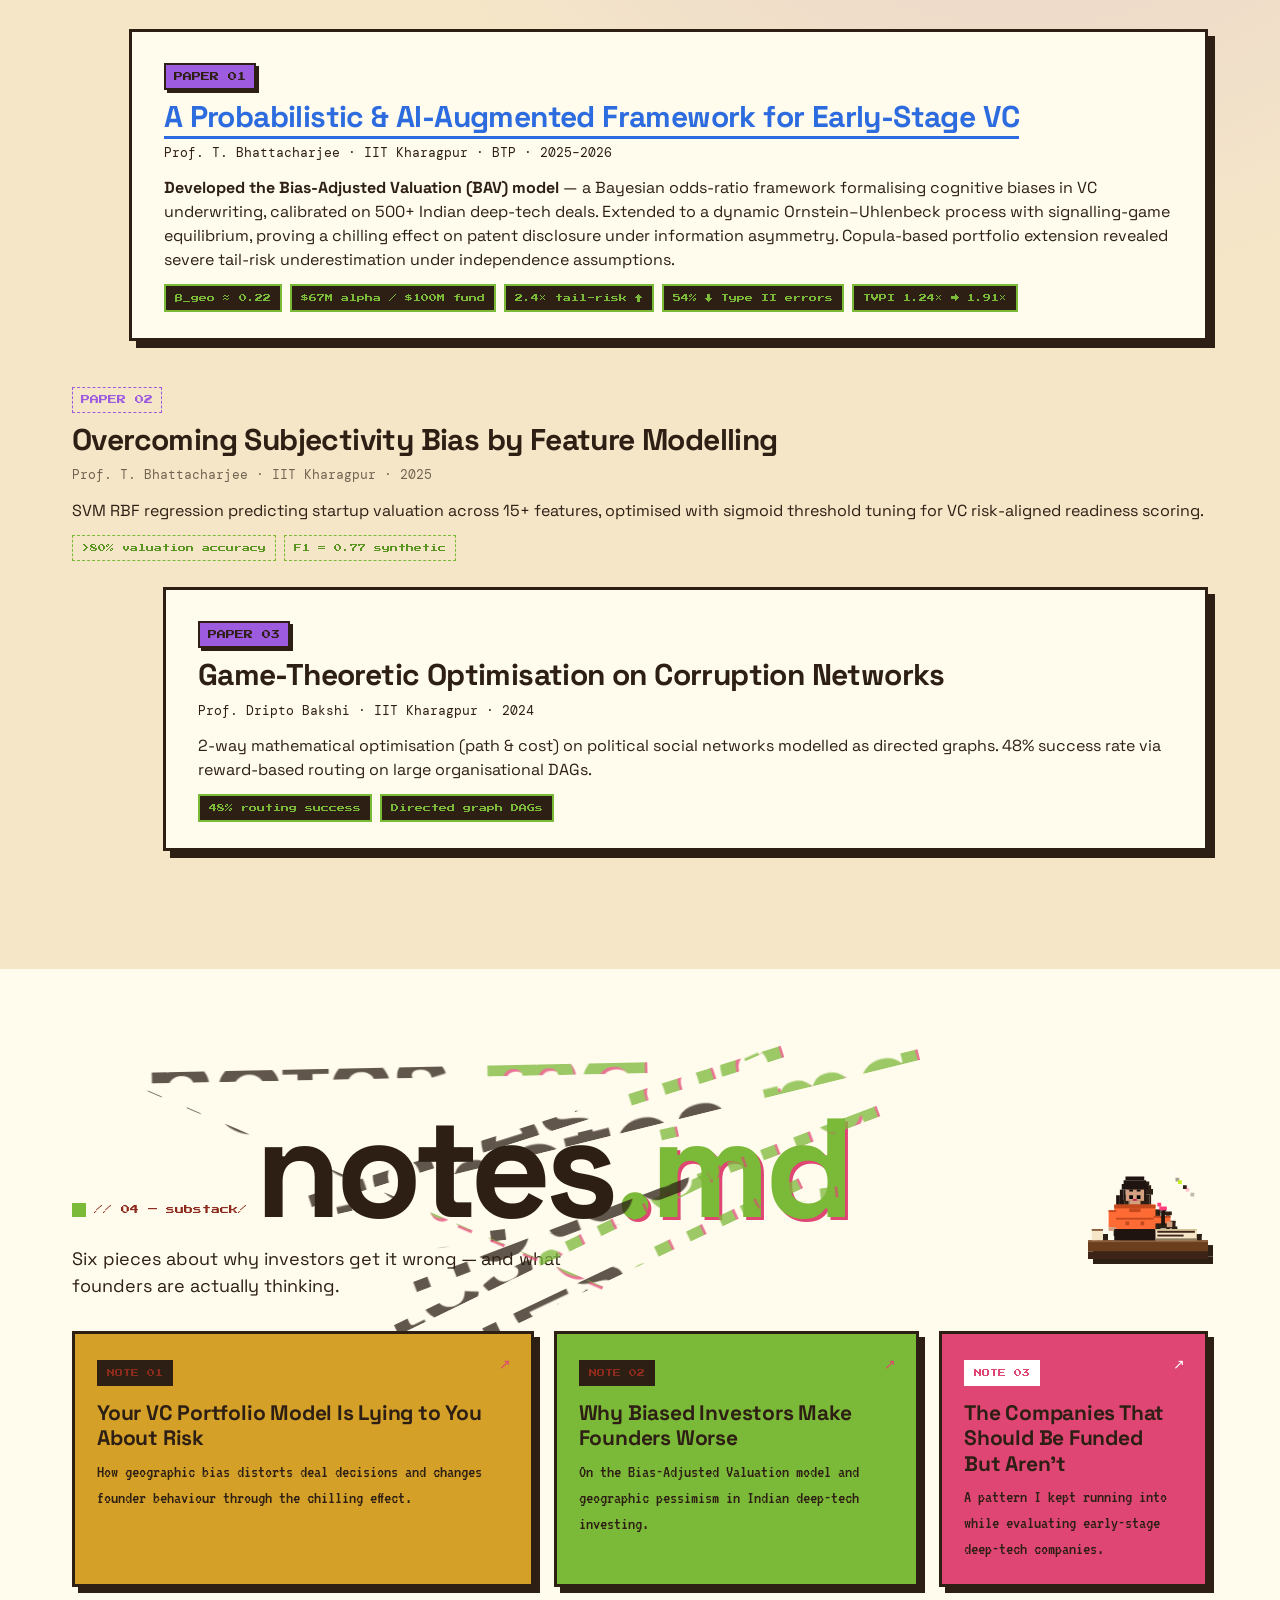
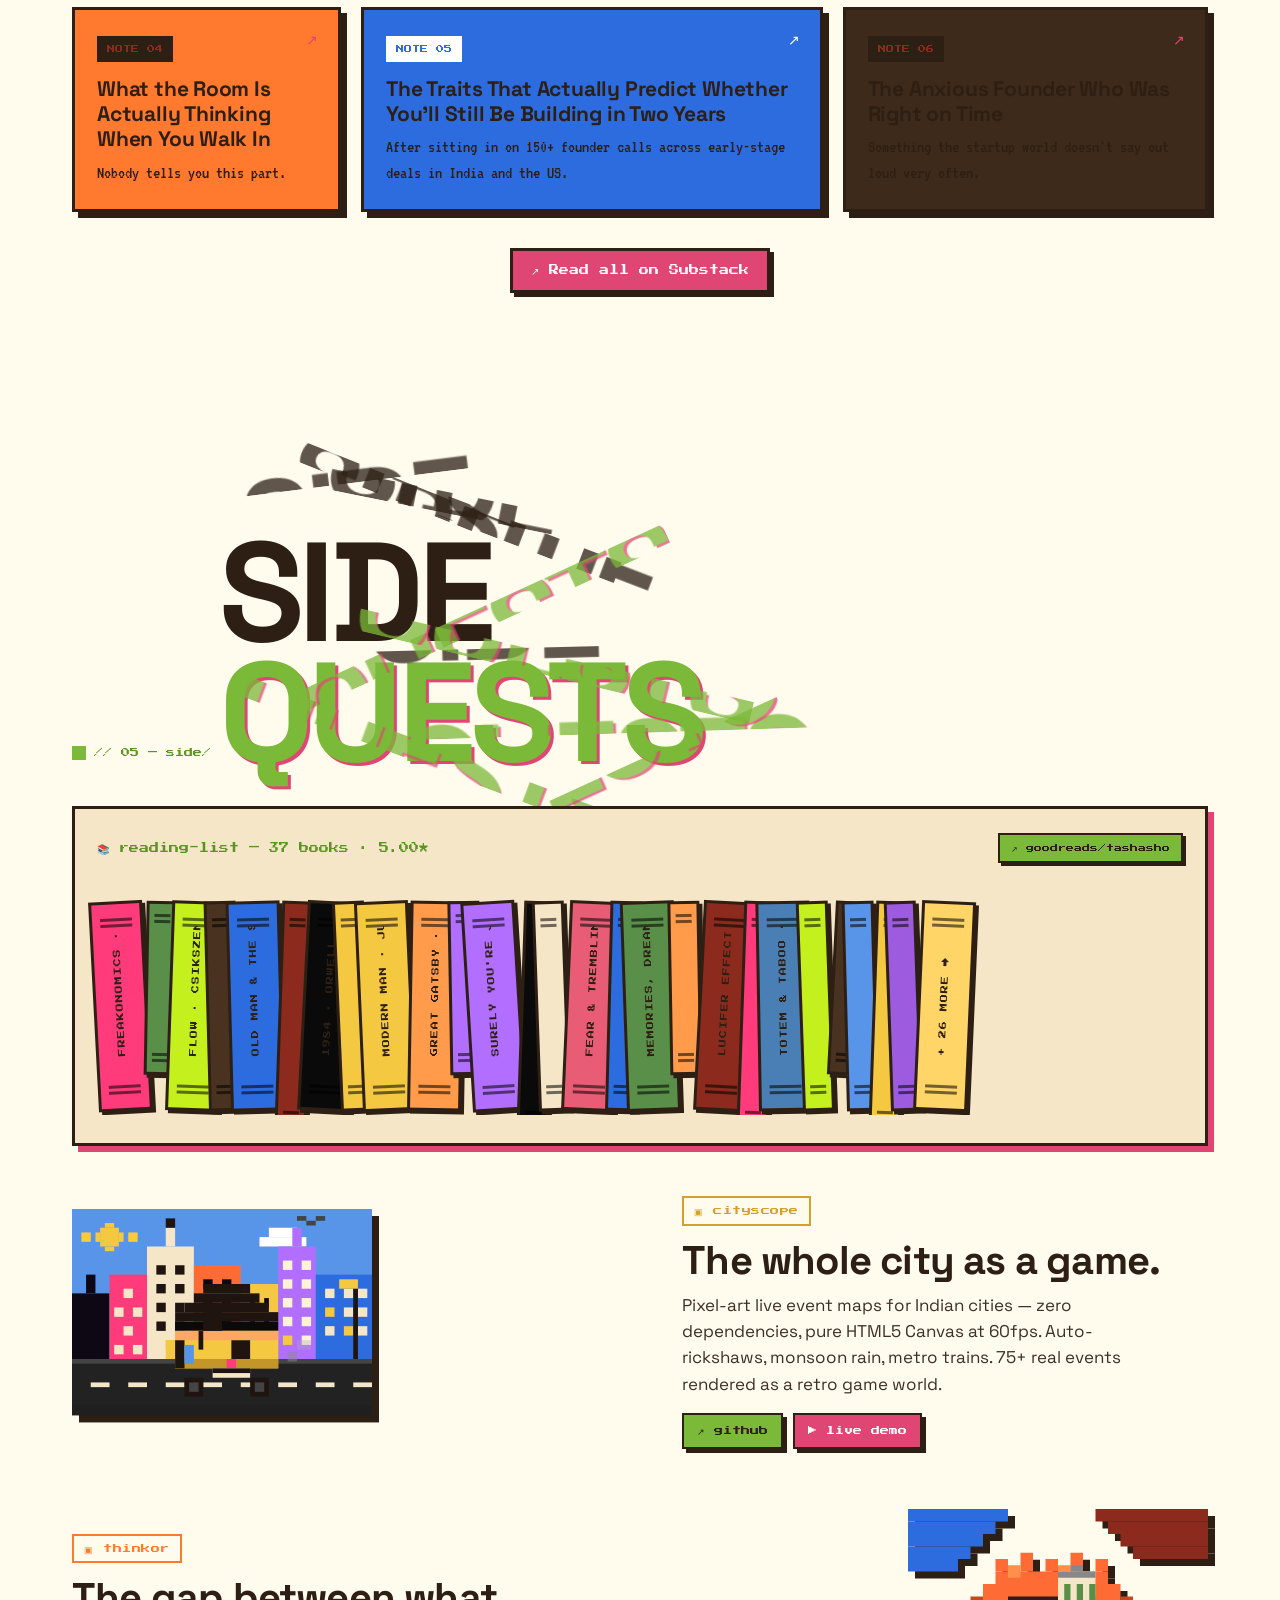
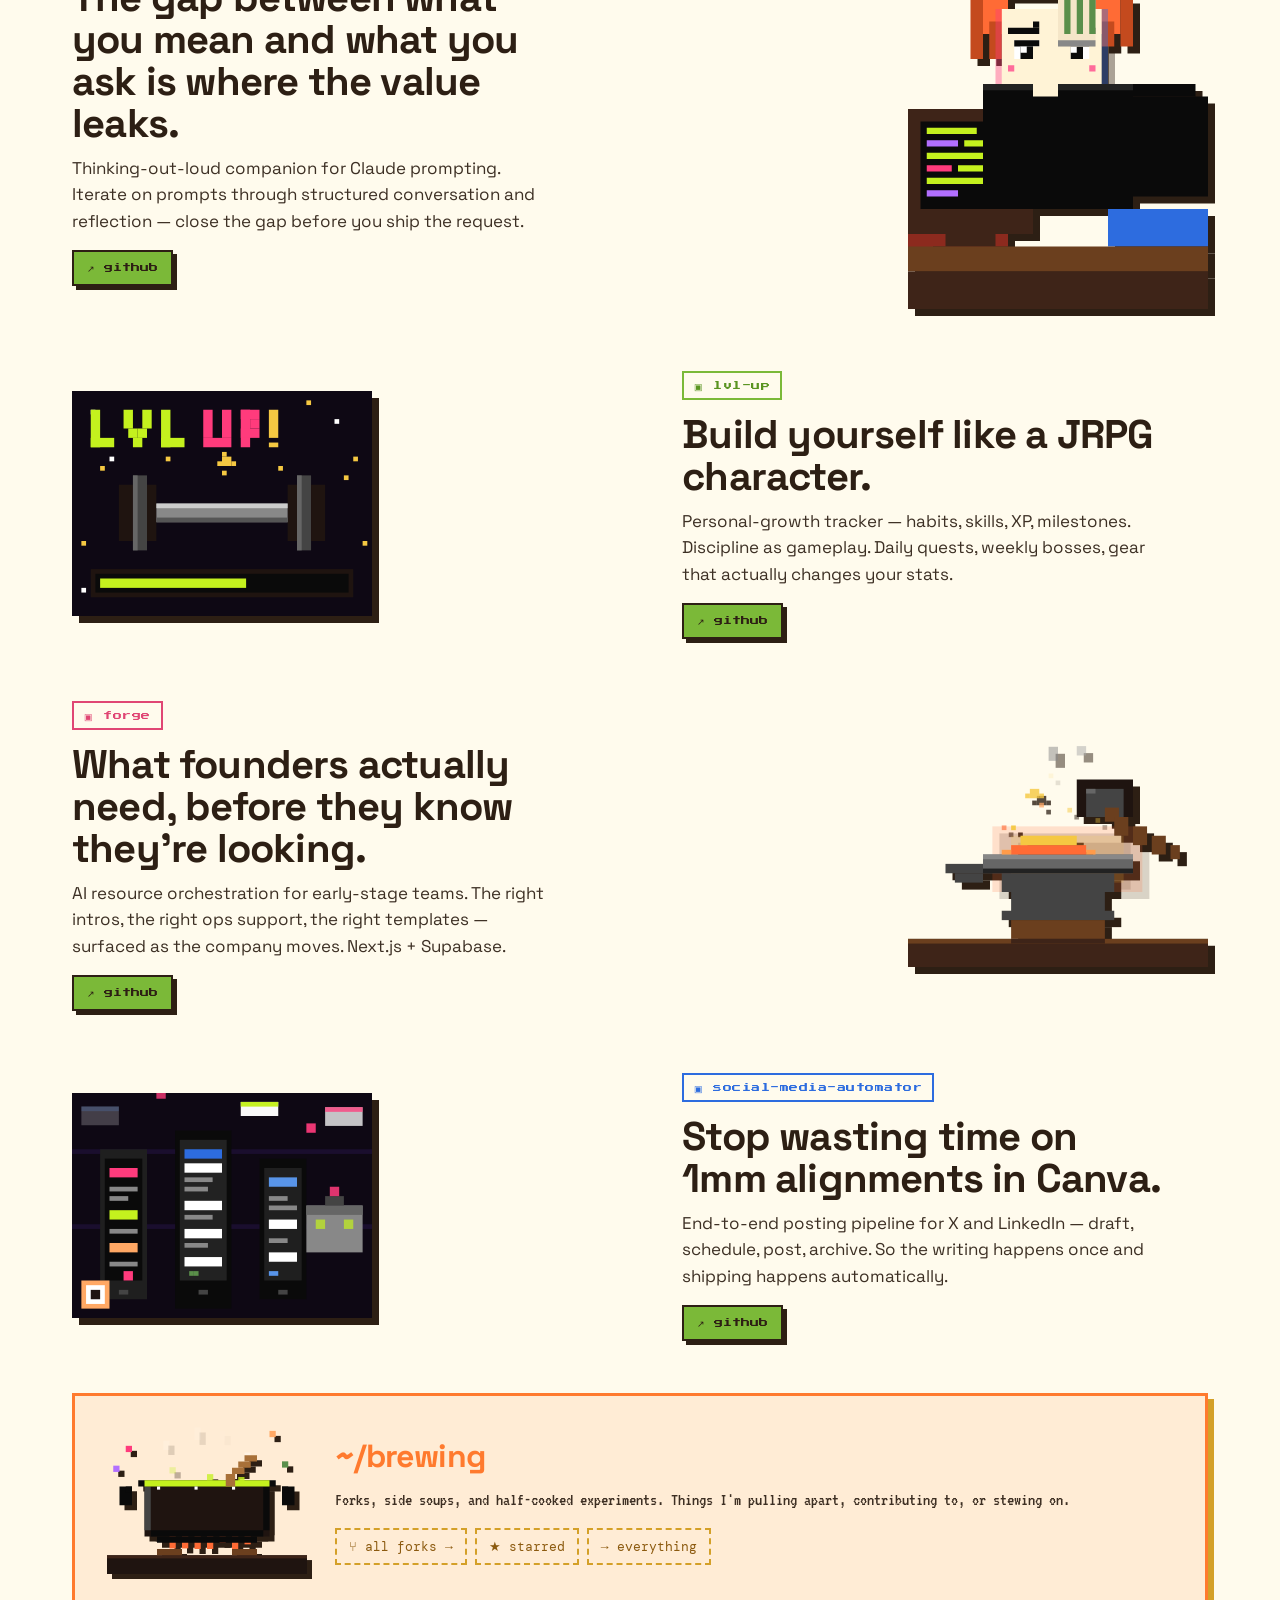
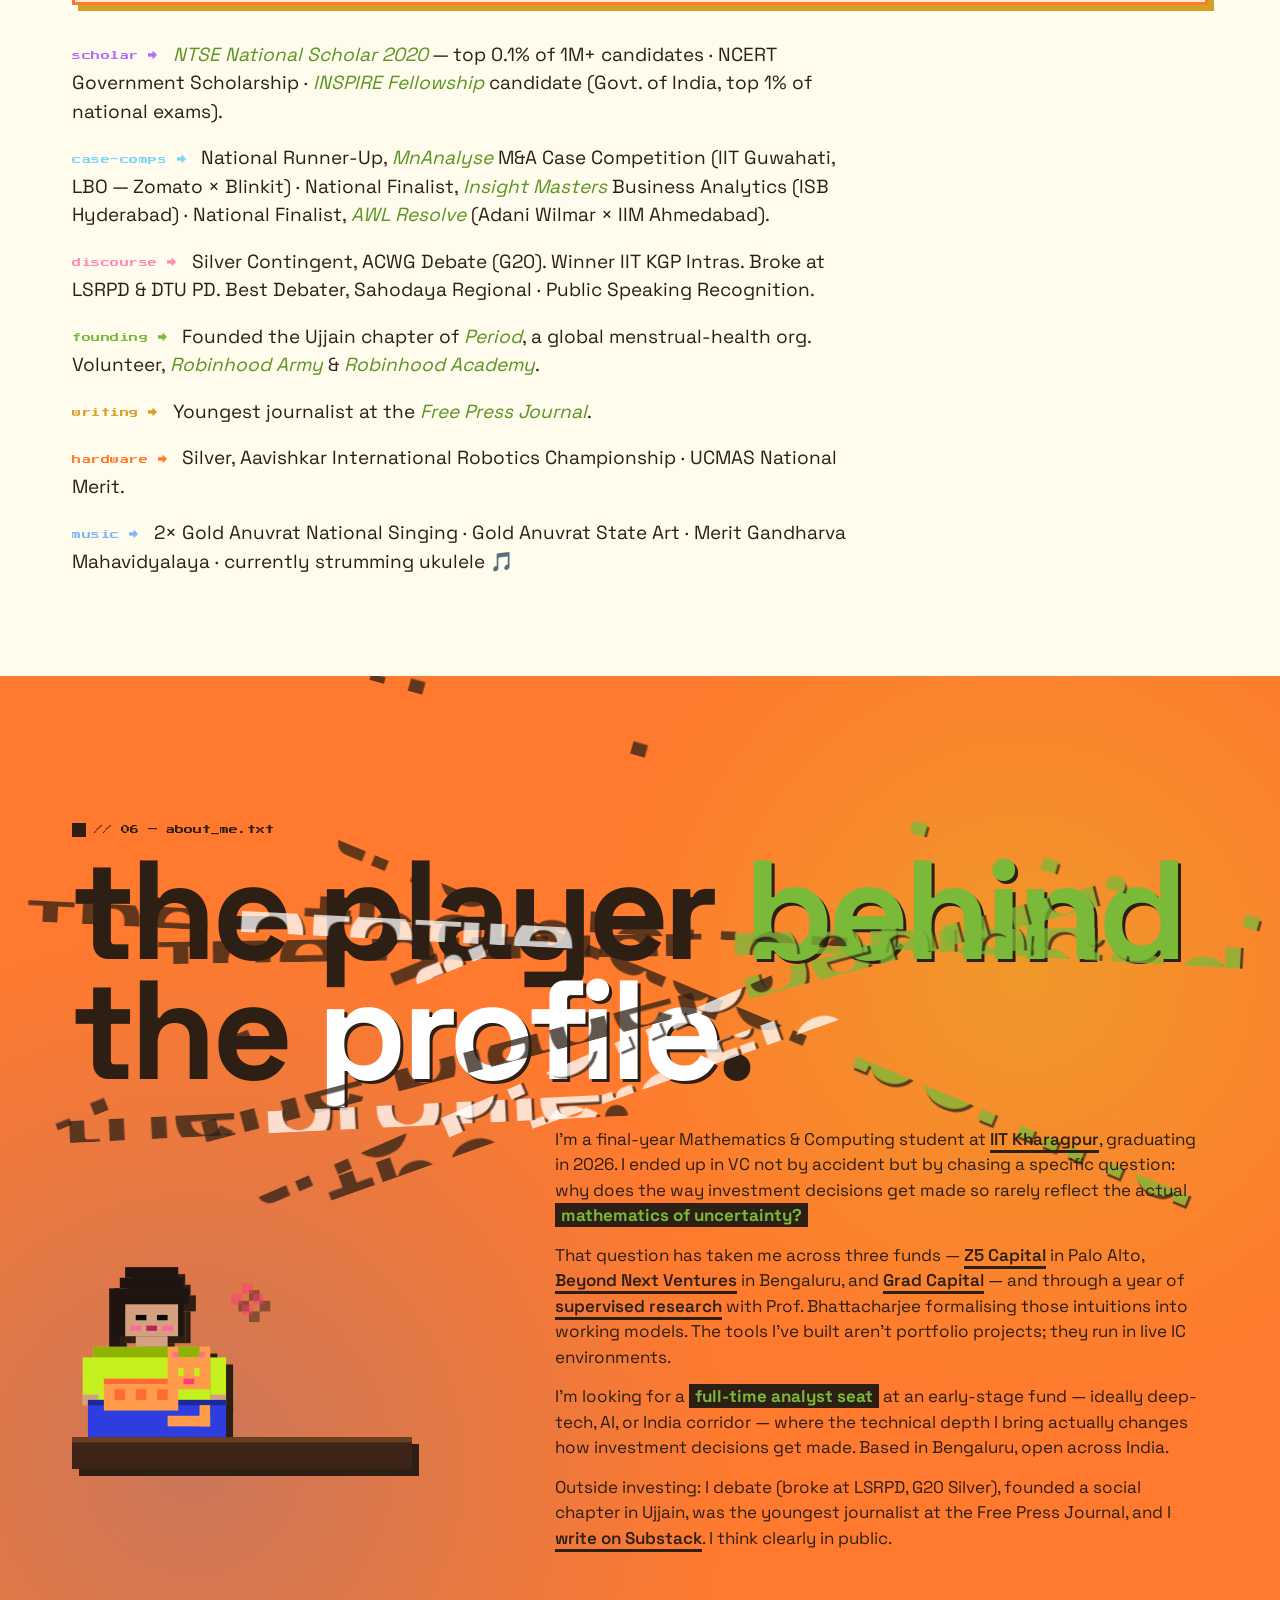
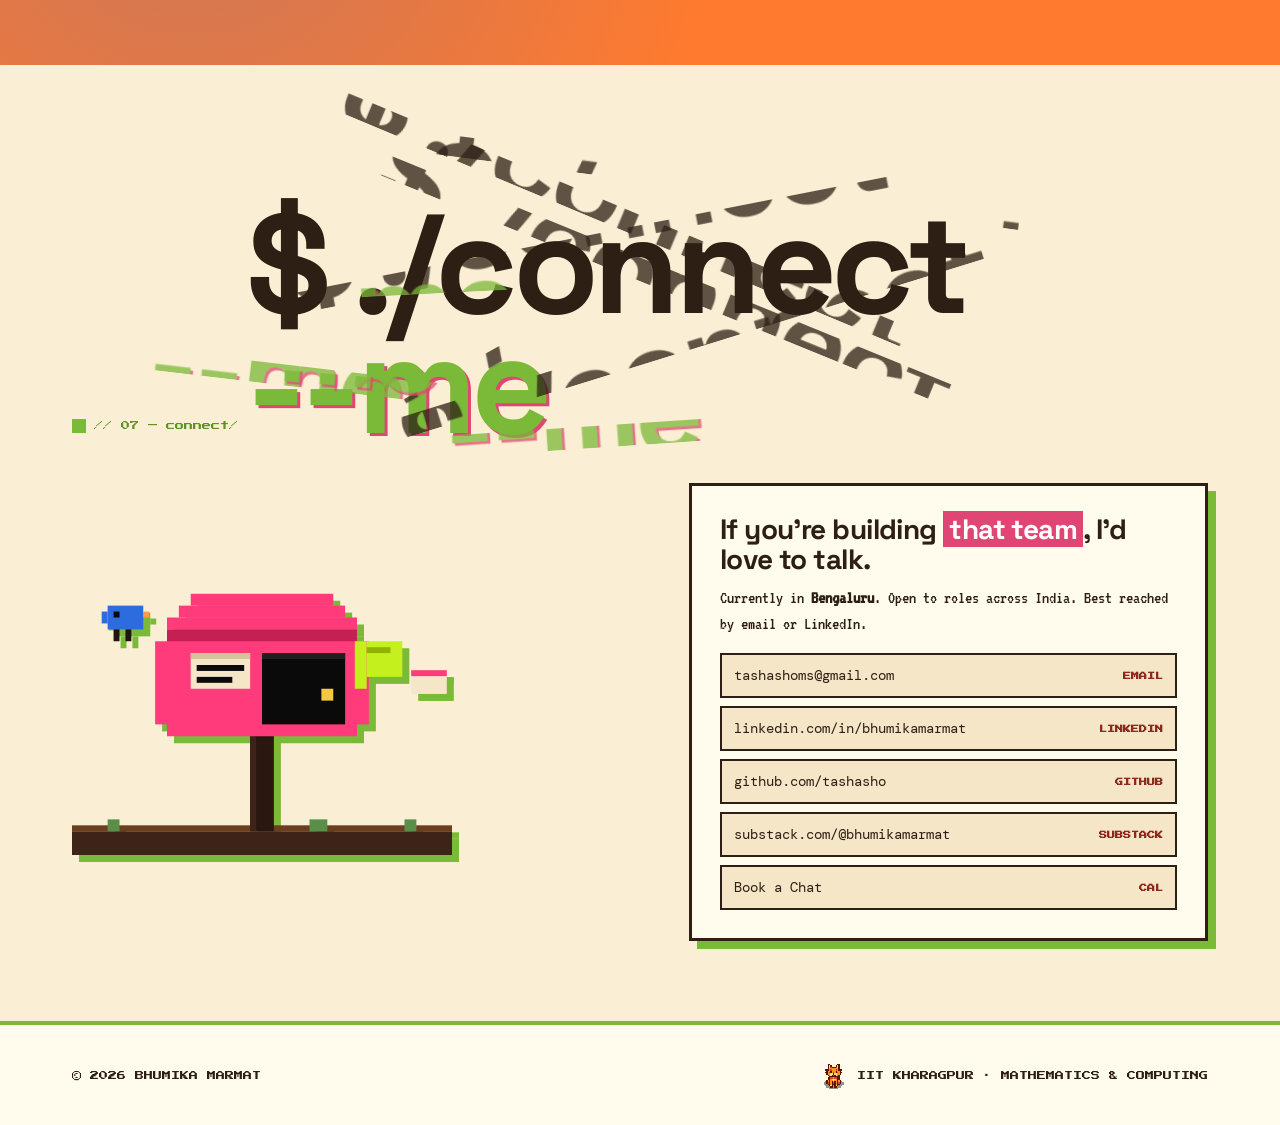
==== commit a8aff7db: "v12 lamps anchored to ground, side paths + vertical walkers" ====
--- a/index.html
+++ b/index.html
@@ -1036,10 +1036,10 @@
   image-rendering:pixelated;
 }
 
-/* STREETLAMPS — fixed left & right edges in dark mode */
+/* STREETLAMPS — fixed left & right edges, anchored to ground at bottom */
 .streetlamp{
-  position:absolute; top:60px;
-  width:78px; height:440px;
+  position:absolute; bottom:0;
+  width:84px; height:520px;
   pointer-events:none;
   z-index:51;
 }
@@ -1051,12 +1051,12 @@
   filter:drop-shadow(2px 2px 0 rgba(0,0,0,0.6));
 }
 .streetlamp-right svg{ transform:scaleX(-1); transform-origin:center }
-/* Warm halo glow extending into viewport */
+/* Warm halo glow extending into viewport from the lamp head (near top of container) */
 .streetlamp::after{
   content:""; position:absolute;
-  top:6px; width:280px; height:280px;
+  top:-30px; width:320px; height:320px;
   border-radius:50%;
-  background:radial-gradient(circle, rgba(255,228,138,0.28) 0%, rgba(255,228,138,0.10) 35%, transparent 70%);
+  background:radial-gradient(circle, rgba(255,228,138,0.30) 0%, rgba(255,228,138,0.10) 35%, transparent 70%);
   pointer-events:none;
   z-index:-1;
   animation:lampHaloFlicker 4.6s infinite;
@@ -1069,10 +1069,95 @@
   57%{ opacity:0.65 }
   85%{ opacity:0.25 }
 }
-/* hide streetlamps in light mode (they live inside ambient-night which already hides in light) */
 @media (max-width:540px){
-  .streetlamp{ width:54px; height:300px }
-  .streetlamp::after{ width:180px; height:180px }
+  .streetlamp{ width:54px; height:360px }
+  .streetlamp::after{ width:200px; height:200px }
+}
+
+/* ============================================================
+   GROUND STRIP + SIDE PATHS (dark mode atmosphere)
+   ============================================================ */
+.dark-only{ display:block }
+:root[data-theme="light"] .dark-only{ display:none }
+
+.ground-strip{
+  position:fixed; left:0; right:0; bottom:0;
+  height:34px; z-index:49;
+  pointer-events:none;
+  background:
+    linear-gradient(180deg, #3E2418 0%, #1F1410 100%);
+  background-image:
+    repeating-linear-gradient(90deg,
+      rgba(0,0,0,0.3) 0 2px,
+      transparent 2px 22px,
+      rgba(107,63,30,0.35) 22px 24px,
+      transparent 24px 44px),
+    linear-gradient(180deg, #4A2C18 0%, #2A1810 60%, #1F1410 100%);
+  border-top:2px solid #6B3F1E;
+  box-shadow:inset 0 2px 0 rgba(0,0,0,0.35);
+}
+
+.side-path{
+  position:fixed; top:0; bottom:34px;
+  width:60px; z-index:8;
+  pointer-events:none;
+  background-color:#1F1410;
+  background-image:
+    /* horizontal step bands */
+    repeating-linear-gradient(180deg,
+      transparent 0 38px,
+      rgba(107,63,30,0.55) 38px 40px,
+      rgba(0,0,0,0.6) 40px 42px),
+    /* subtle vertical edge */
+    linear-gradient(90deg,
+      rgba(0,0,0,0.6) 0 3px,
+      transparent 3px calc(100% - 3px),
+      rgba(0,0,0,0.6) calc(100% - 3px) 100%);
+  mix-blend-mode:multiply;
+  opacity:0.95;
+}
+.side-path-left{ left:0 }
+.side-path-right{ right:0 }
+@media (max-width:540px){
+  .side-path{ width:34px }
+}
+
+/* ============================================================
+   VERTICAL WALKERS + CATS — pan top↔bottom on side paths (dark mode)
+   ============================================================ */
+.walker-vert{
+  position:absolute;
+  width:22px; height:32px;
+  z-index:50;
+  pointer-events:none;
+}
+.amb-cat-vert{
+  position:absolute;
+  width:18px; height:28px;
+  z-index:50;
+  pointer-events:none;
+}
+.walker-vert svg, .amb-cat-vert svg{ width:100%; height:100%; display:block; image-rendering:pixelated }
+
+/* down-walking: appears at top, descends */
+.walker-vert.down, .amb-cat-vert.down{
+  animation:walkVertDown var(--dur, 28s) linear infinite;
+}
+/* up-walking: appears at bottom, ascends */
+.walker-vert.up, .amb-cat-vert.up{
+  animation:walkVertUp var(--dur, 28s) linear infinite;
+}
+/* cats need rotation so they face their direction of travel */
+.amb-cat-vert svg{ transform:rotate(90deg) }
+.amb-cat-vert.up svg{ transform:rotate(-90deg) }
+
+@keyframes walkVertDown{
+  0%  { top:-60px }
+  100%{ top:calc(100vh - 40px) }
+}
+@keyframes walkVertUp{
+  0%  { top:calc(100vh - 40px) }
+  100%{ top:-60px }
 }
 
 /* FIREFLY */
@@ -2154,7 +2239,7 @@
 </symbol>
 
 <!-- ===== STREETLAMP — side fixture for dark mode ===== -->
-<symbol id="sprite-streetlamp" viewBox="0 0 32 180" preserveAspectRatio="xMinYMin meet">
+<symbol id="sprite-streetlamp" viewBox="0 0 32 180" preserveAspectRatio="xMinYMax meet">
   <!-- base (ground side) -->
   <rect x="2" y="172" width="14" height="8" fill="#3E2418"/>
   <rect x="0" y="178" width="18" height="2" fill="#1F1410"/>
@@ -2893,6 +2978,13 @@
 <div class="scroll-progress"></div>
 
 <!-- ============================================================
+     STATIC DARK-MODE ATMOSPHERE — side paths + ground strip
+     ============================================================ -->
+<div class="side-path side-path-left dark-only"></div>
+<div class="side-path side-path-right dark-only"></div>
+<div class="ground-strip dark-only"></div>
+
+<!-- ============================================================
      AMBIENT LAYERS — day & night
      ============================================================ -->
 <div class="ambient-day" id="ambient-day"></div>
@@ -3839,15 +3931,41 @@
     day.appendChild(c);
   }
 
-  // NIGHT: streetlamps left+right + fireflies twinkling
+  // NIGHT: streetlamps left+right + vertical walkers/cats on side paths + fireflies
   var lampL = document.createElement('div');
   lampL.className = 'streetlamp streetlamp-left';
-  lampL.innerHTML = '<svg viewBox="0 0 32 180" xmlns="http://www.w3.org/2000/svg" preserveAspectRatio="xMinYMin meet"><use href="#sprite-streetlamp"/></svg>';
+  lampL.innerHTML = '<svg viewBox="0 0 32 180" xmlns="http://www.w3.org/2000/svg" preserveAspectRatio="xMinYMax meet"><use href="#sprite-streetlamp"/></svg>';
   night.appendChild(lampL);
   var lampR = document.createElement('div');
   lampR.className = 'streetlamp streetlamp-right';
-  lampR.innerHTML = '<svg viewBox="0 0 32 180" xmlns="http://www.w3.org/2000/svg" preserveAspectRatio="xMinYMin meet"><use href="#sprite-streetlamp"/></svg>';
+  lampR.innerHTML = '<svg viewBox="0 0 32 180" xmlns="http://www.w3.org/2000/svg" preserveAspectRatio="xMinYMax meet"><use href="#sprite-streetlamp"/></svg>';
   night.appendChild(lampR);
+  // vertical walkers — 4 total, mix of left/right & up/down
+  for(var i=0; i<4; i++){
+    var w = document.createElement('div');
+    var goesDown = (i % 2 === 0);
+    var onLeft   = (i < 2);
+    w.className  = 'walker-vert ' + (goesDown ? 'down' : 'up');
+    if(onLeft) w.style.left  = (16 + Math.random()*22) + 'px';
+    else       w.style.right = (16 + Math.random()*22) + 'px';
+    w.style.setProperty('--dur', (26 + Math.random()*18) + 's');
+    w.style.animationDelay = (-Math.random()*36) + 's';
+    w.innerHTML = '<svg viewBox="0 0 14 20" xmlns="http://www.w3.org/2000/svg"><use href="#sprite-walker"/></svg>';
+    night.appendChild(w);
+  }
+  // vertical cats — 2 total, one each side
+  for(var i=0; i<2; i++){
+    var c = document.createElement('div');
+    var goesDown = (i === 0);
+    var onLeft   = (i === 1);
+    c.className  = 'amb-cat-vert ' + (goesDown ? 'down' : 'up');
+    if(onLeft) c.style.left  = (18 + Math.random()*16) + 'px';
+    else       c.style.right = (18 + Math.random()*16) + 'px';
+    c.style.setProperty('--dur', (34 + Math.random()*16) + 's');
+    c.style.animationDelay = (-Math.random()*42) + 's';
+    c.innerHTML = '<svg viewBox="0 0 24 14" xmlns="http://www.w3.org/2000/svg"><use href="#sprite-cat-walk"/></svg>';
+    night.appendChild(c);
+  }
   for(var i=0; i<22; i++){
     var f = document.createElement('div');
     f.className = 'amb-item firefly';
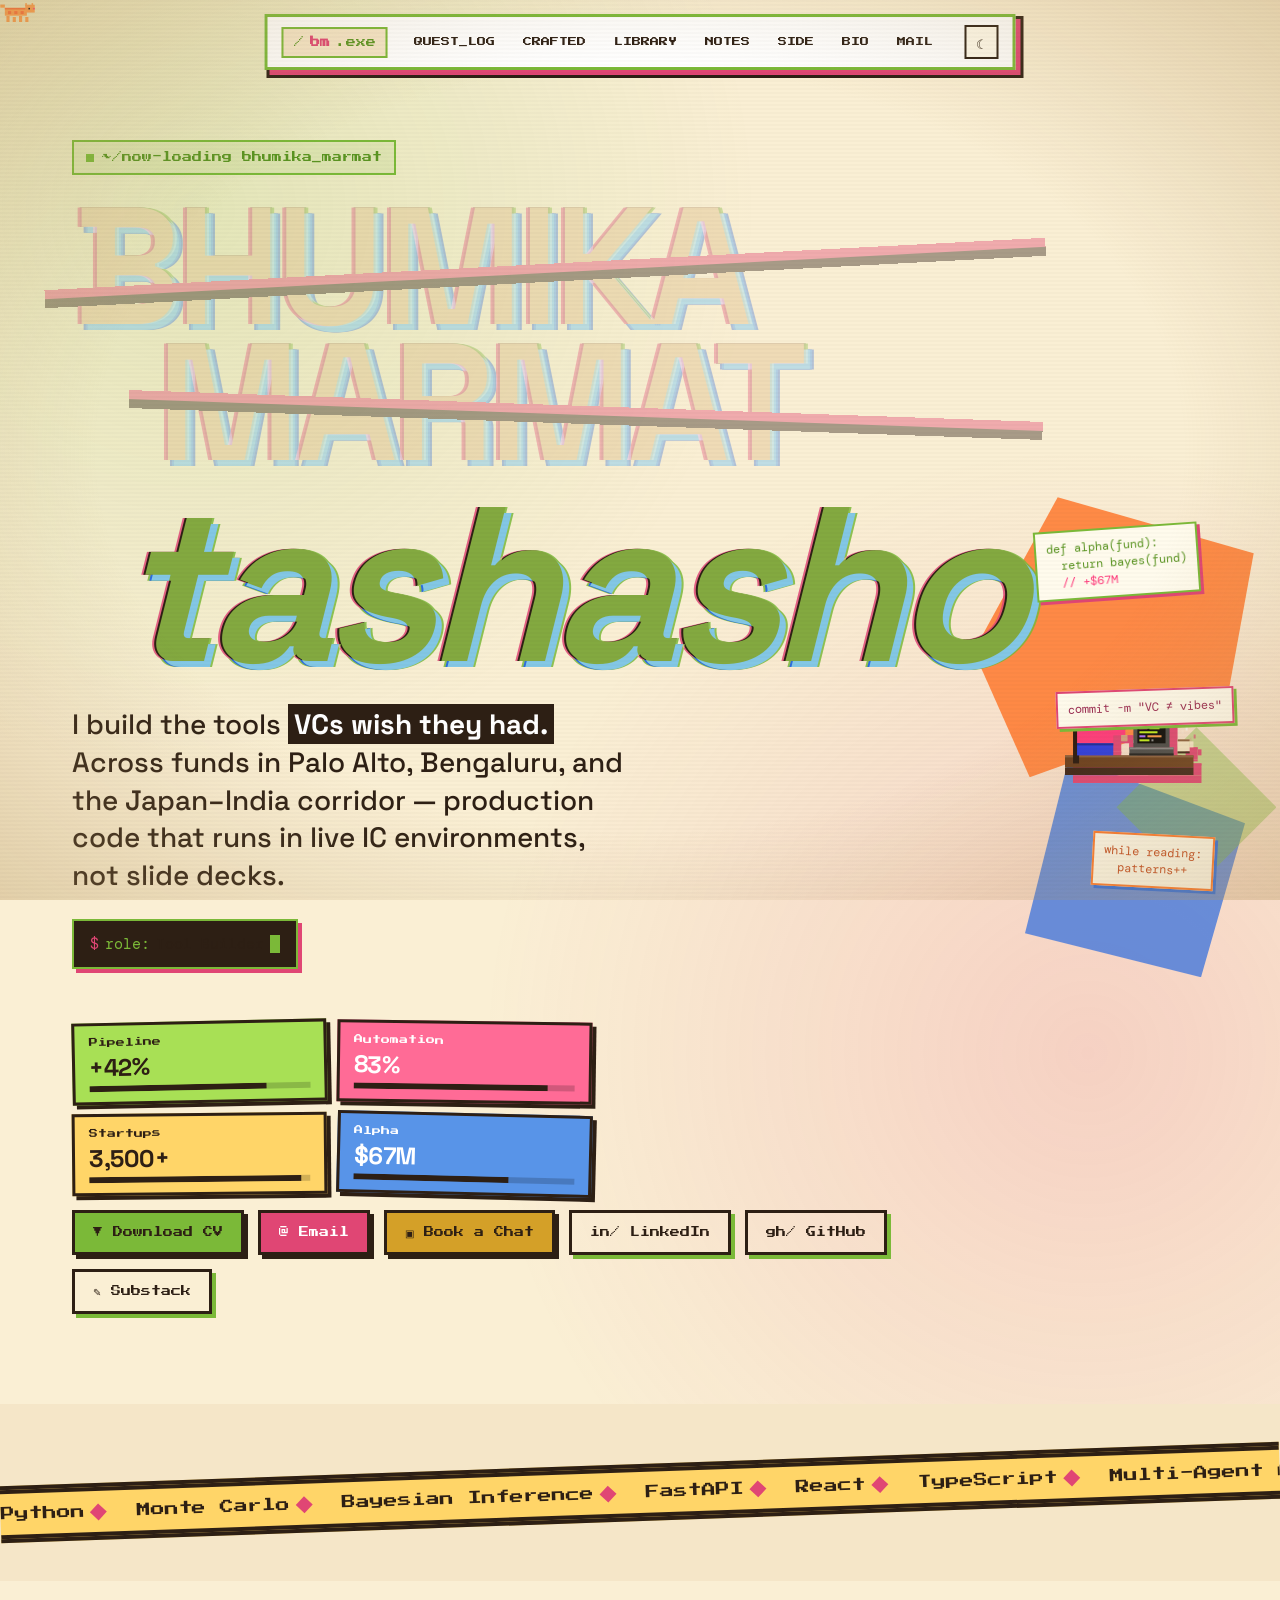
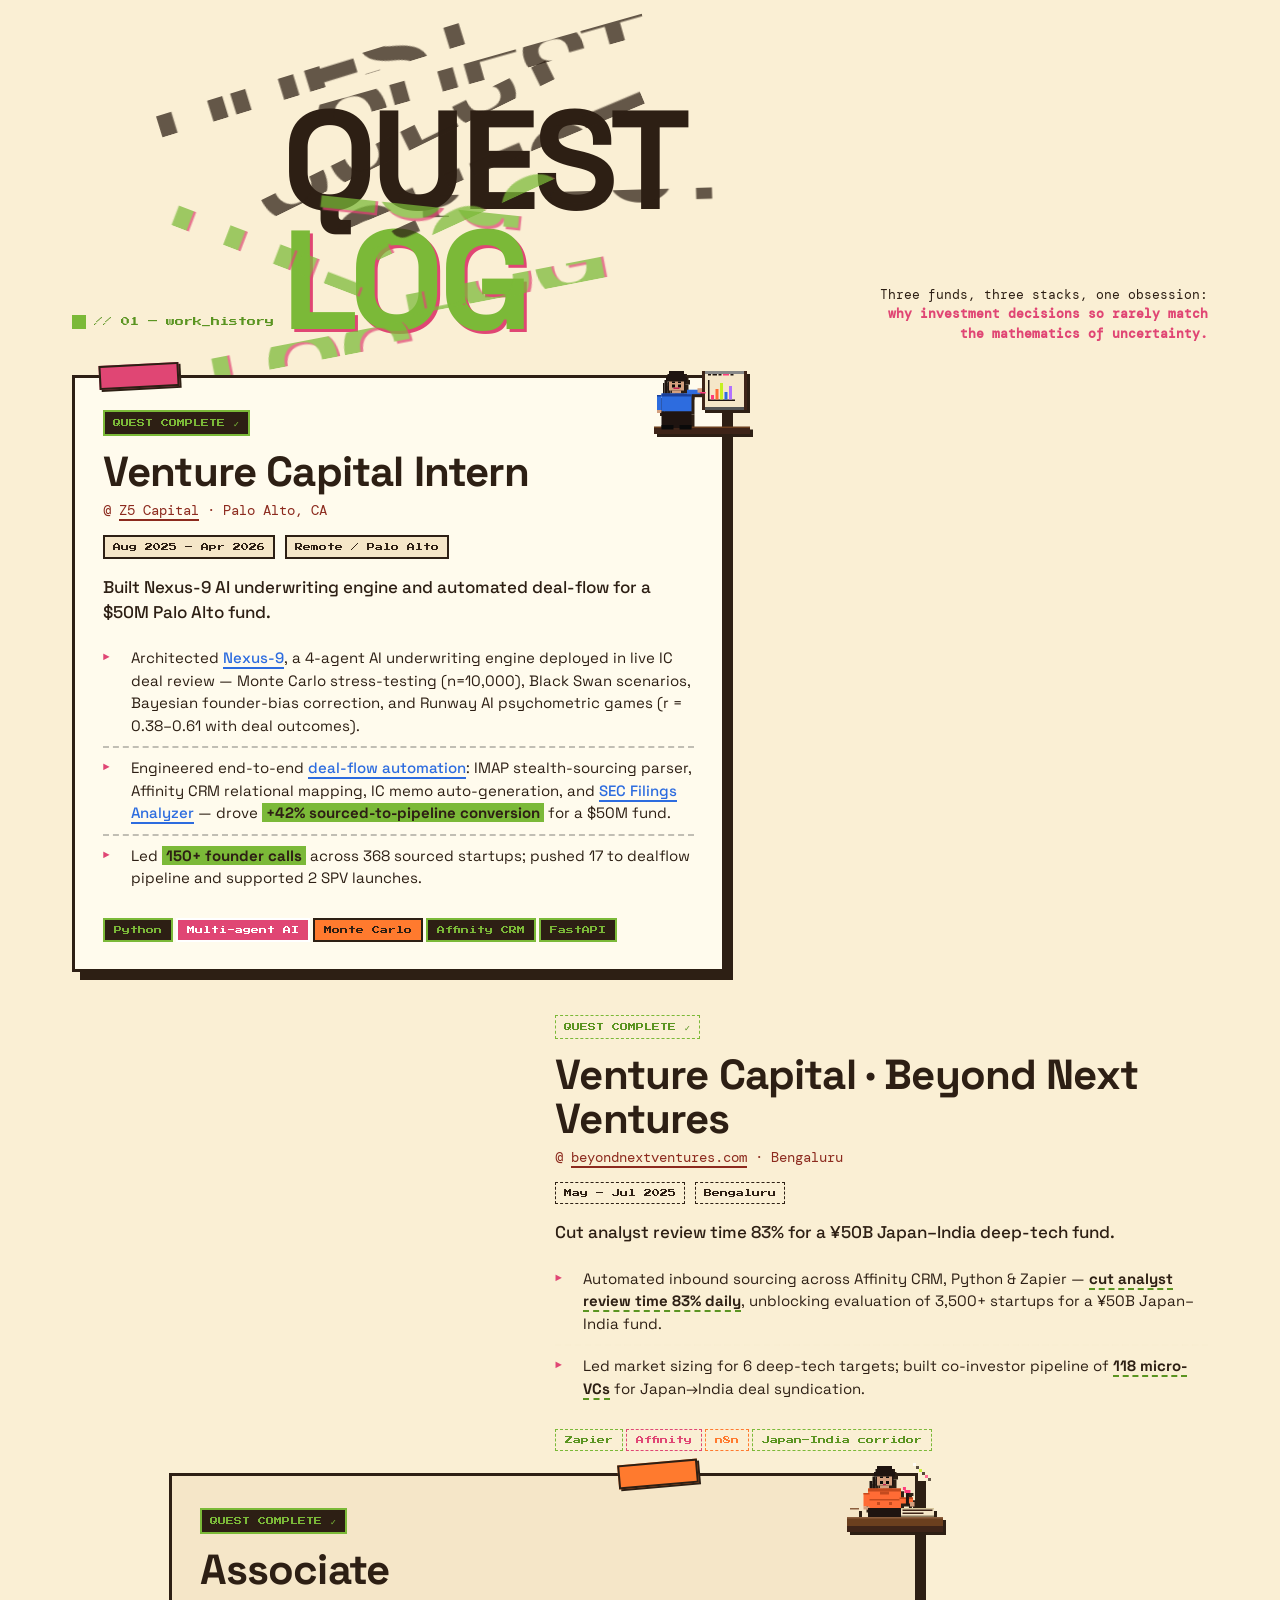
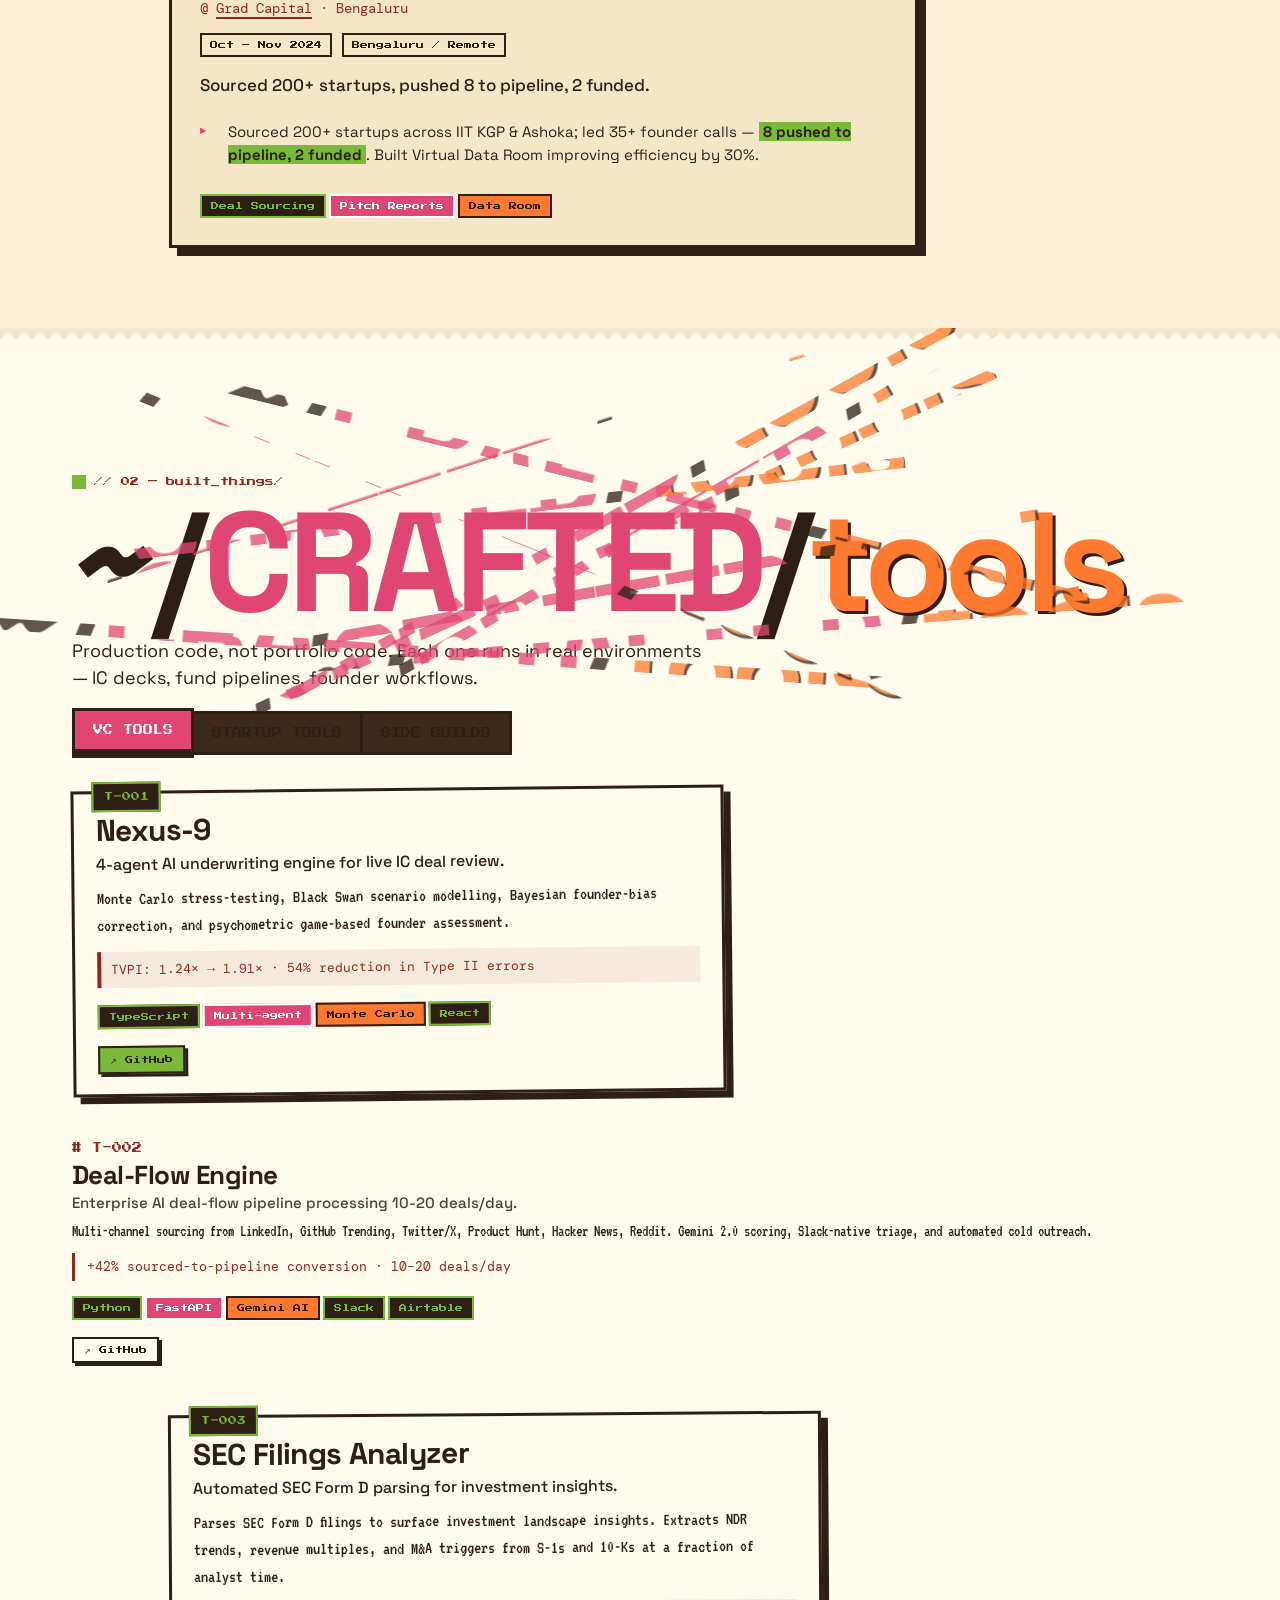
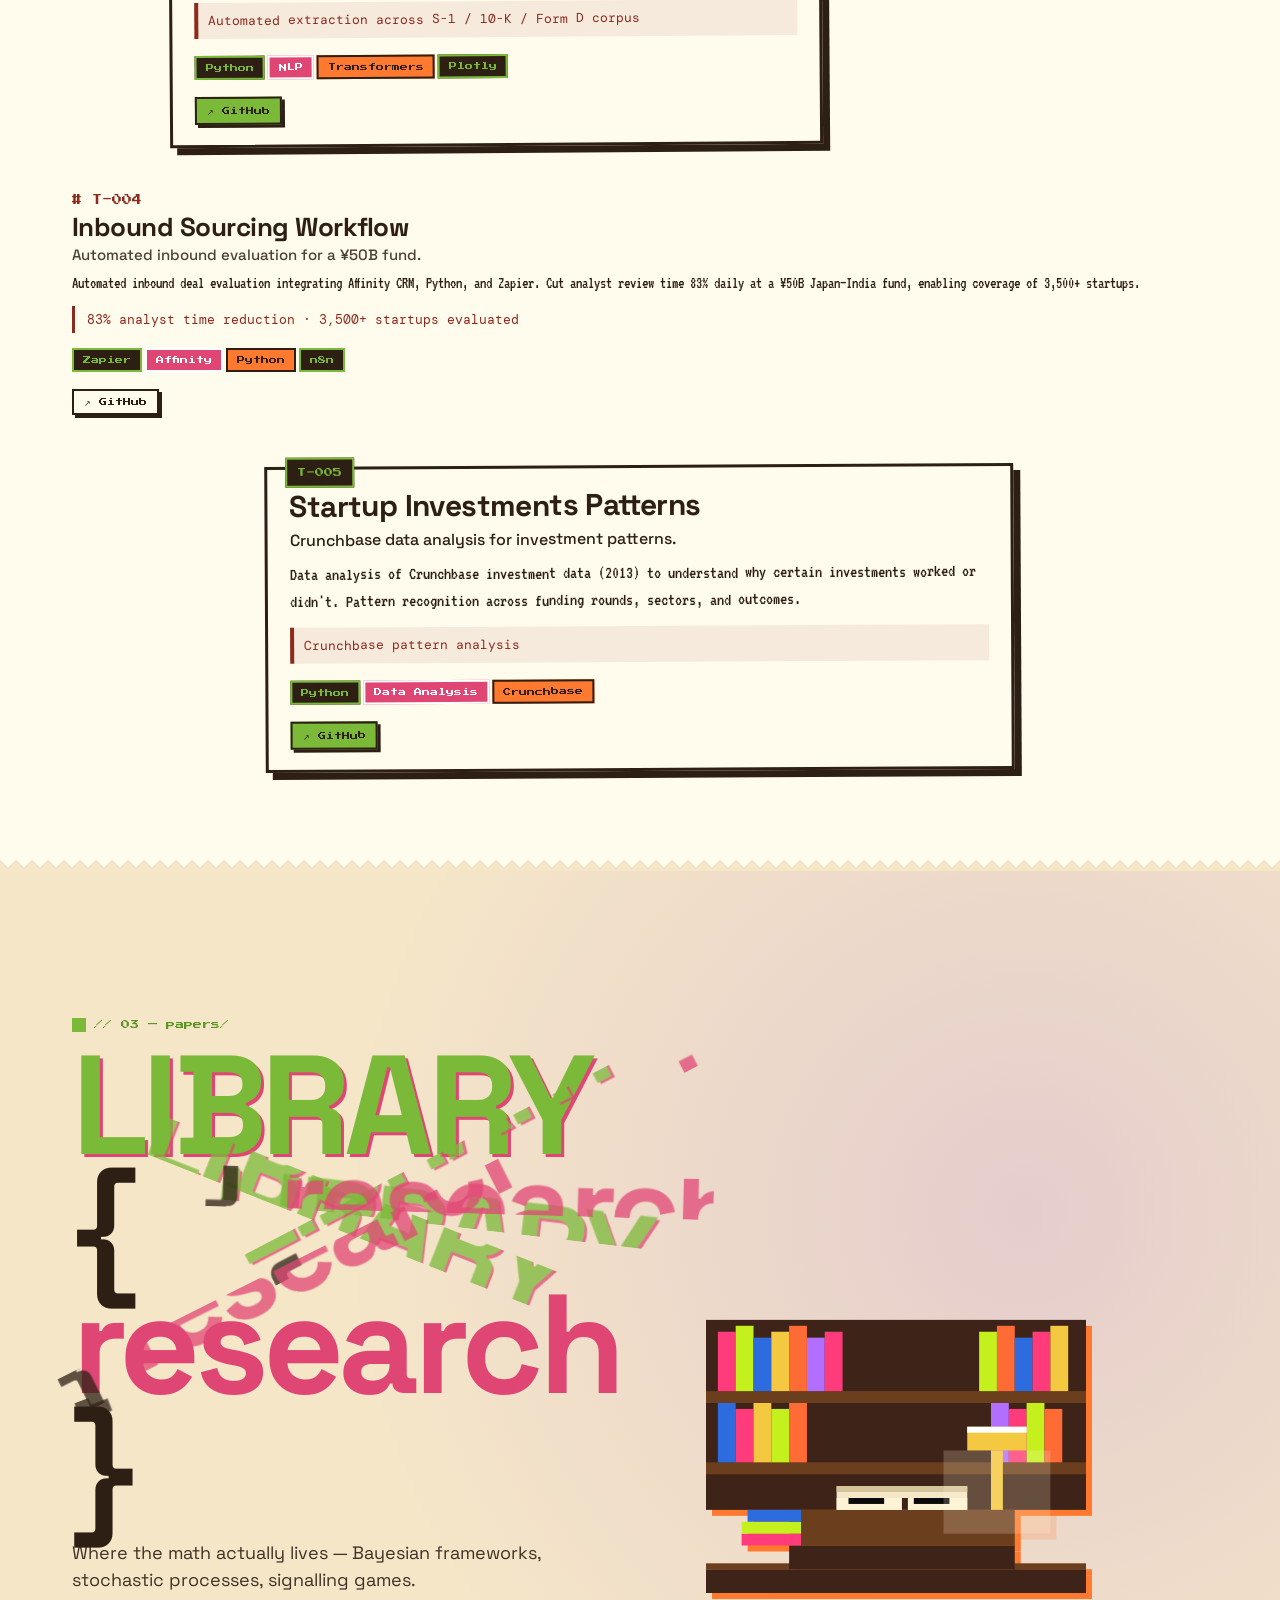
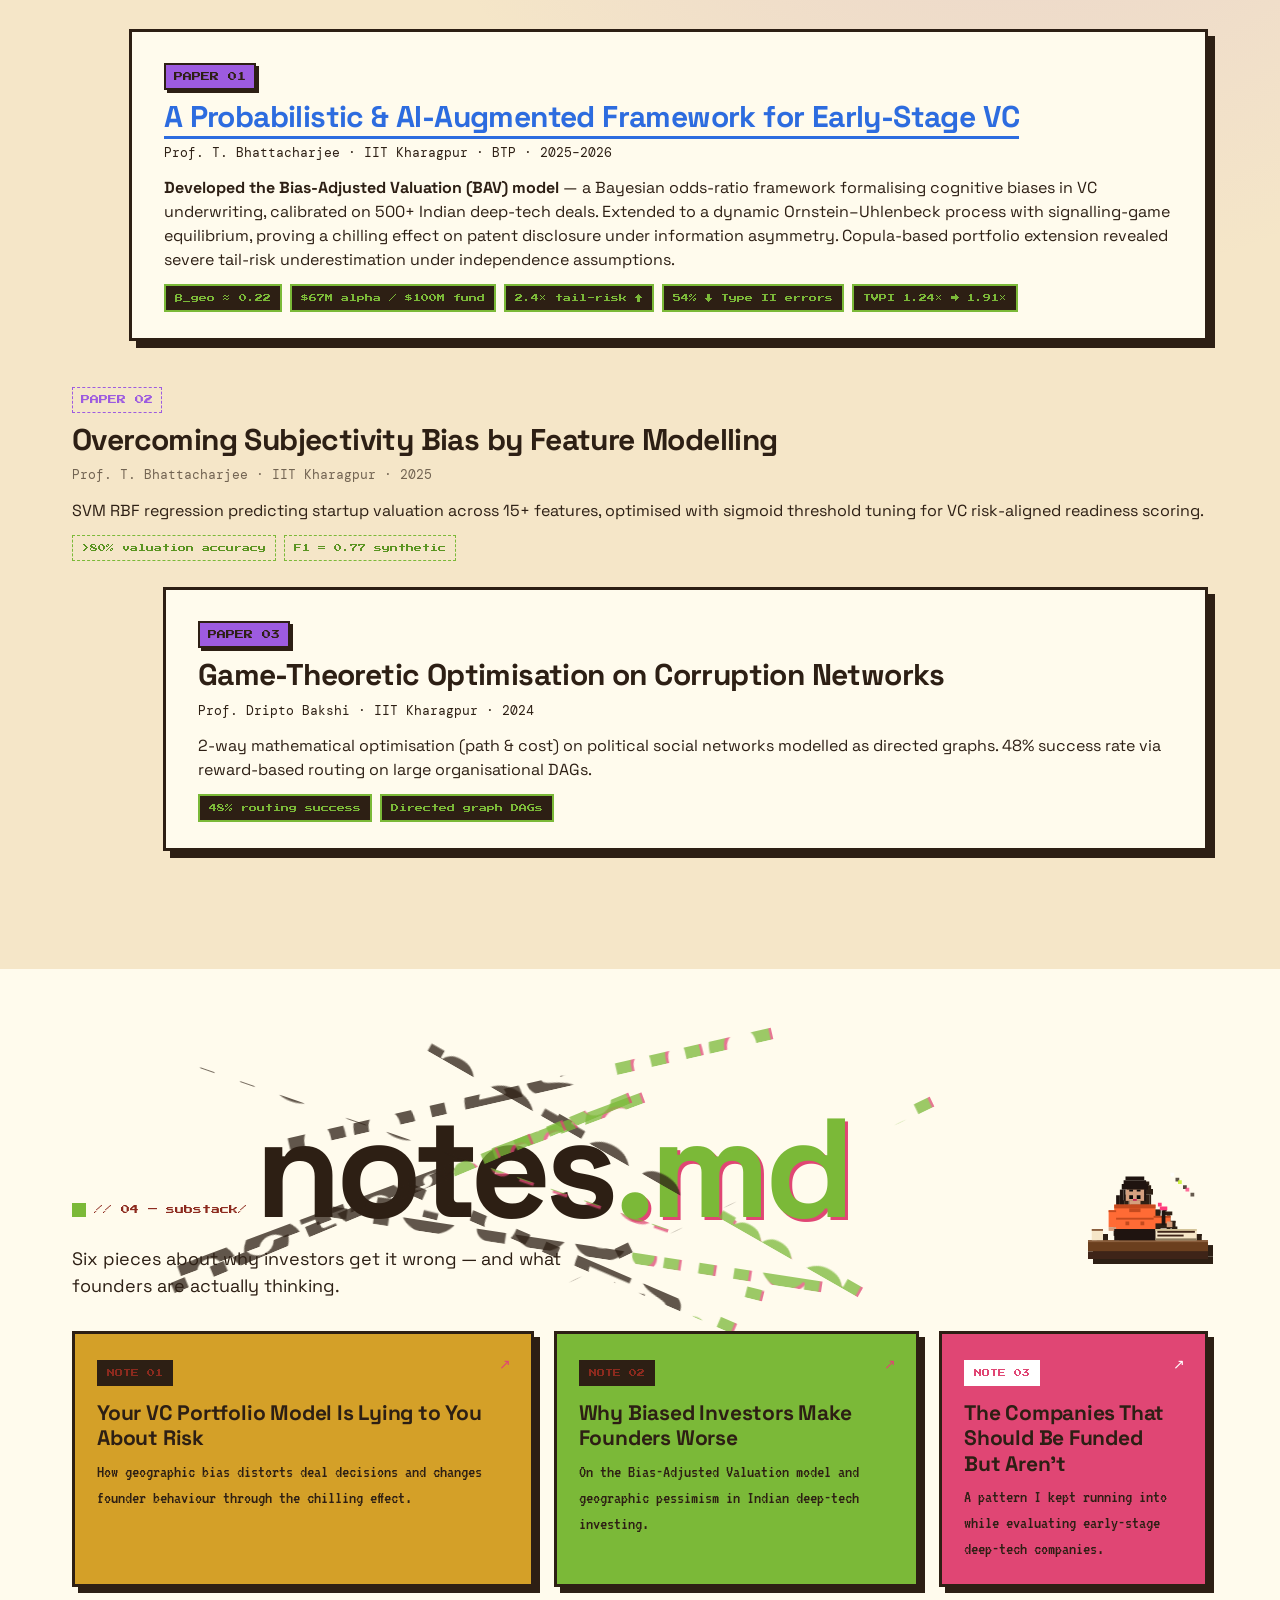
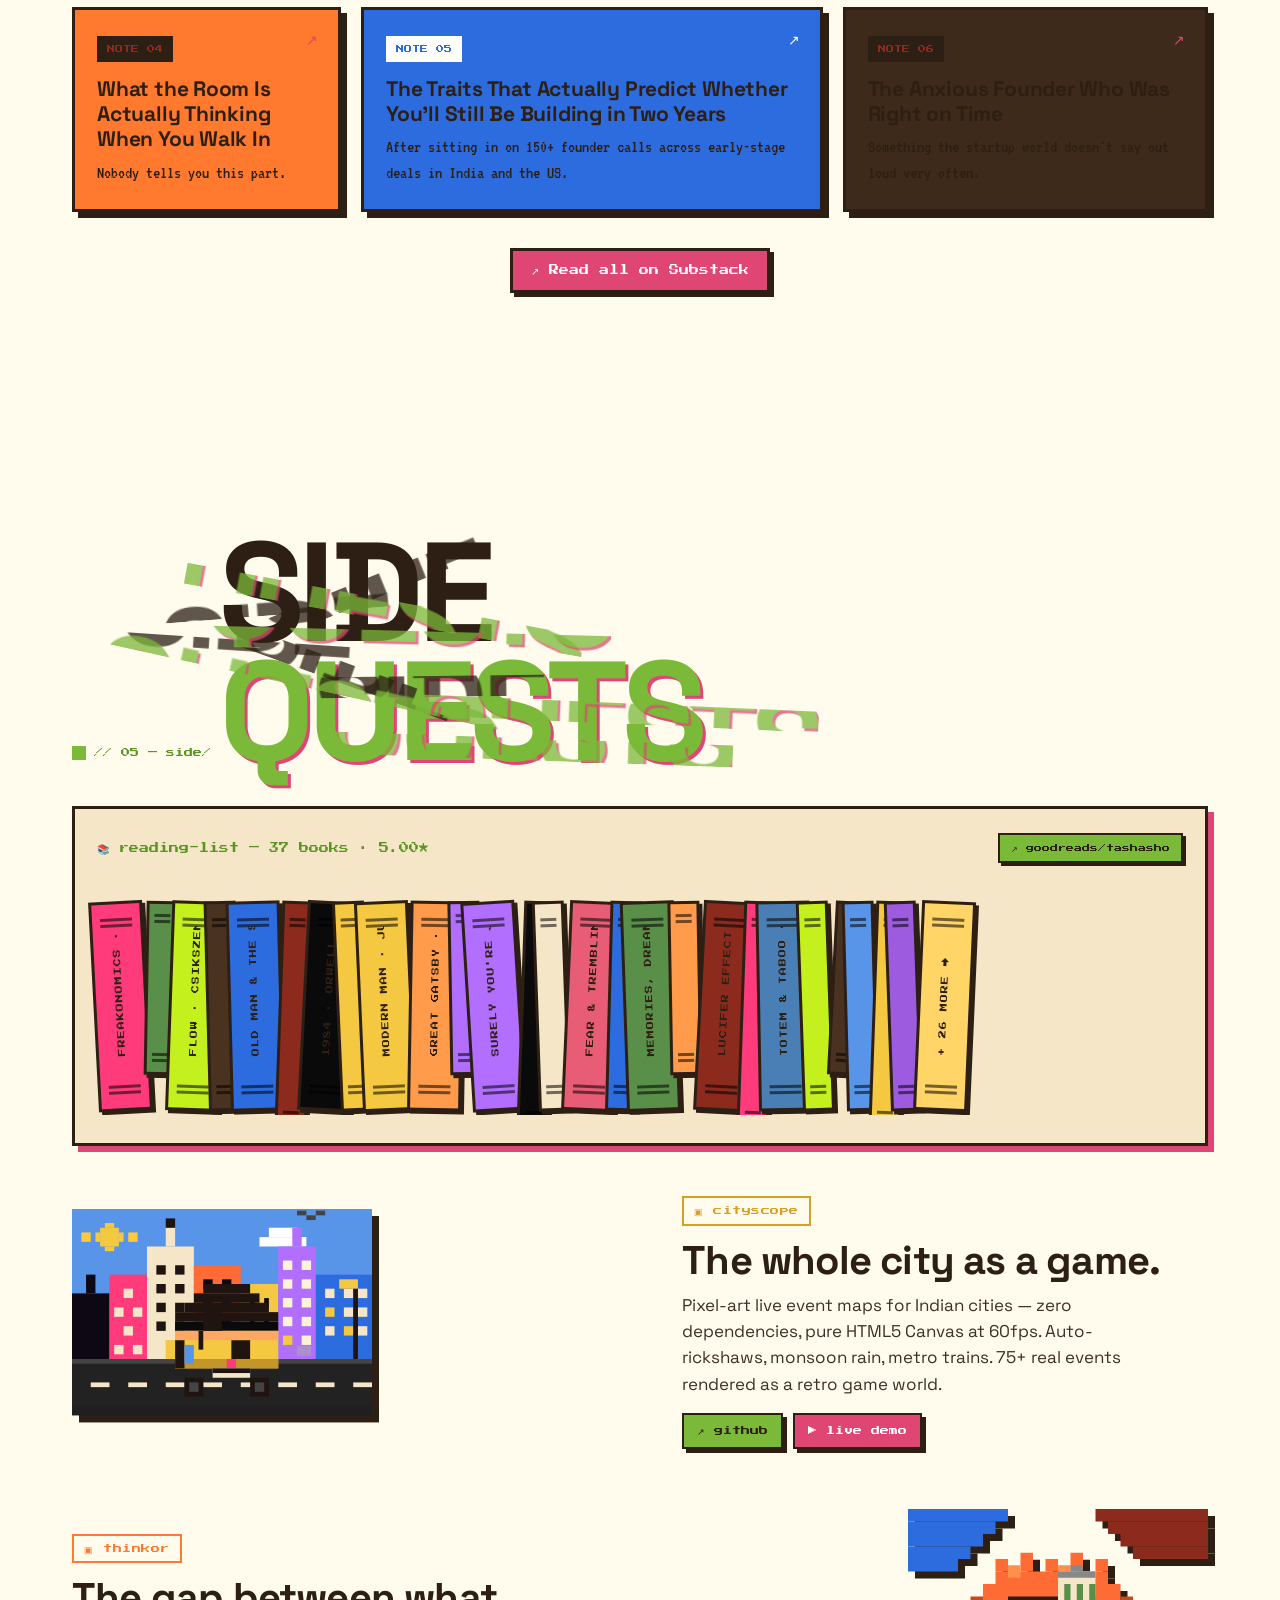
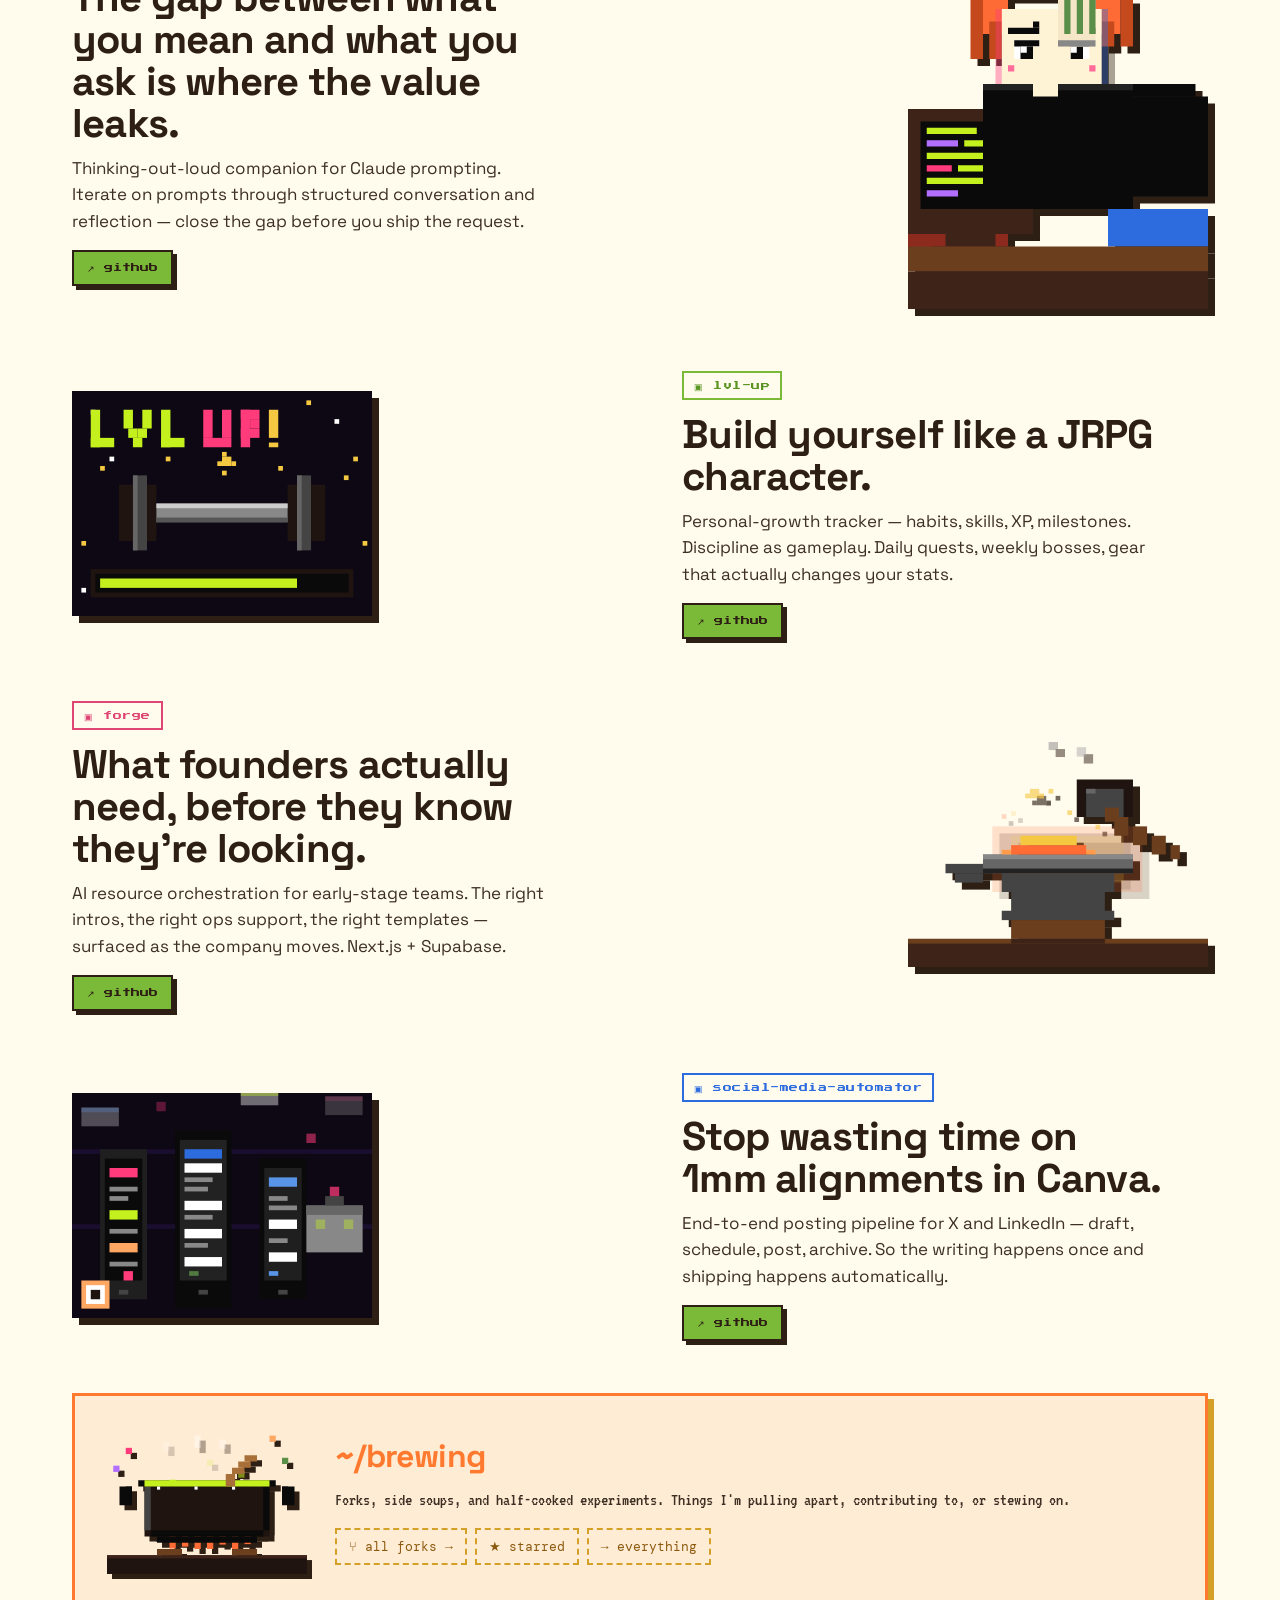
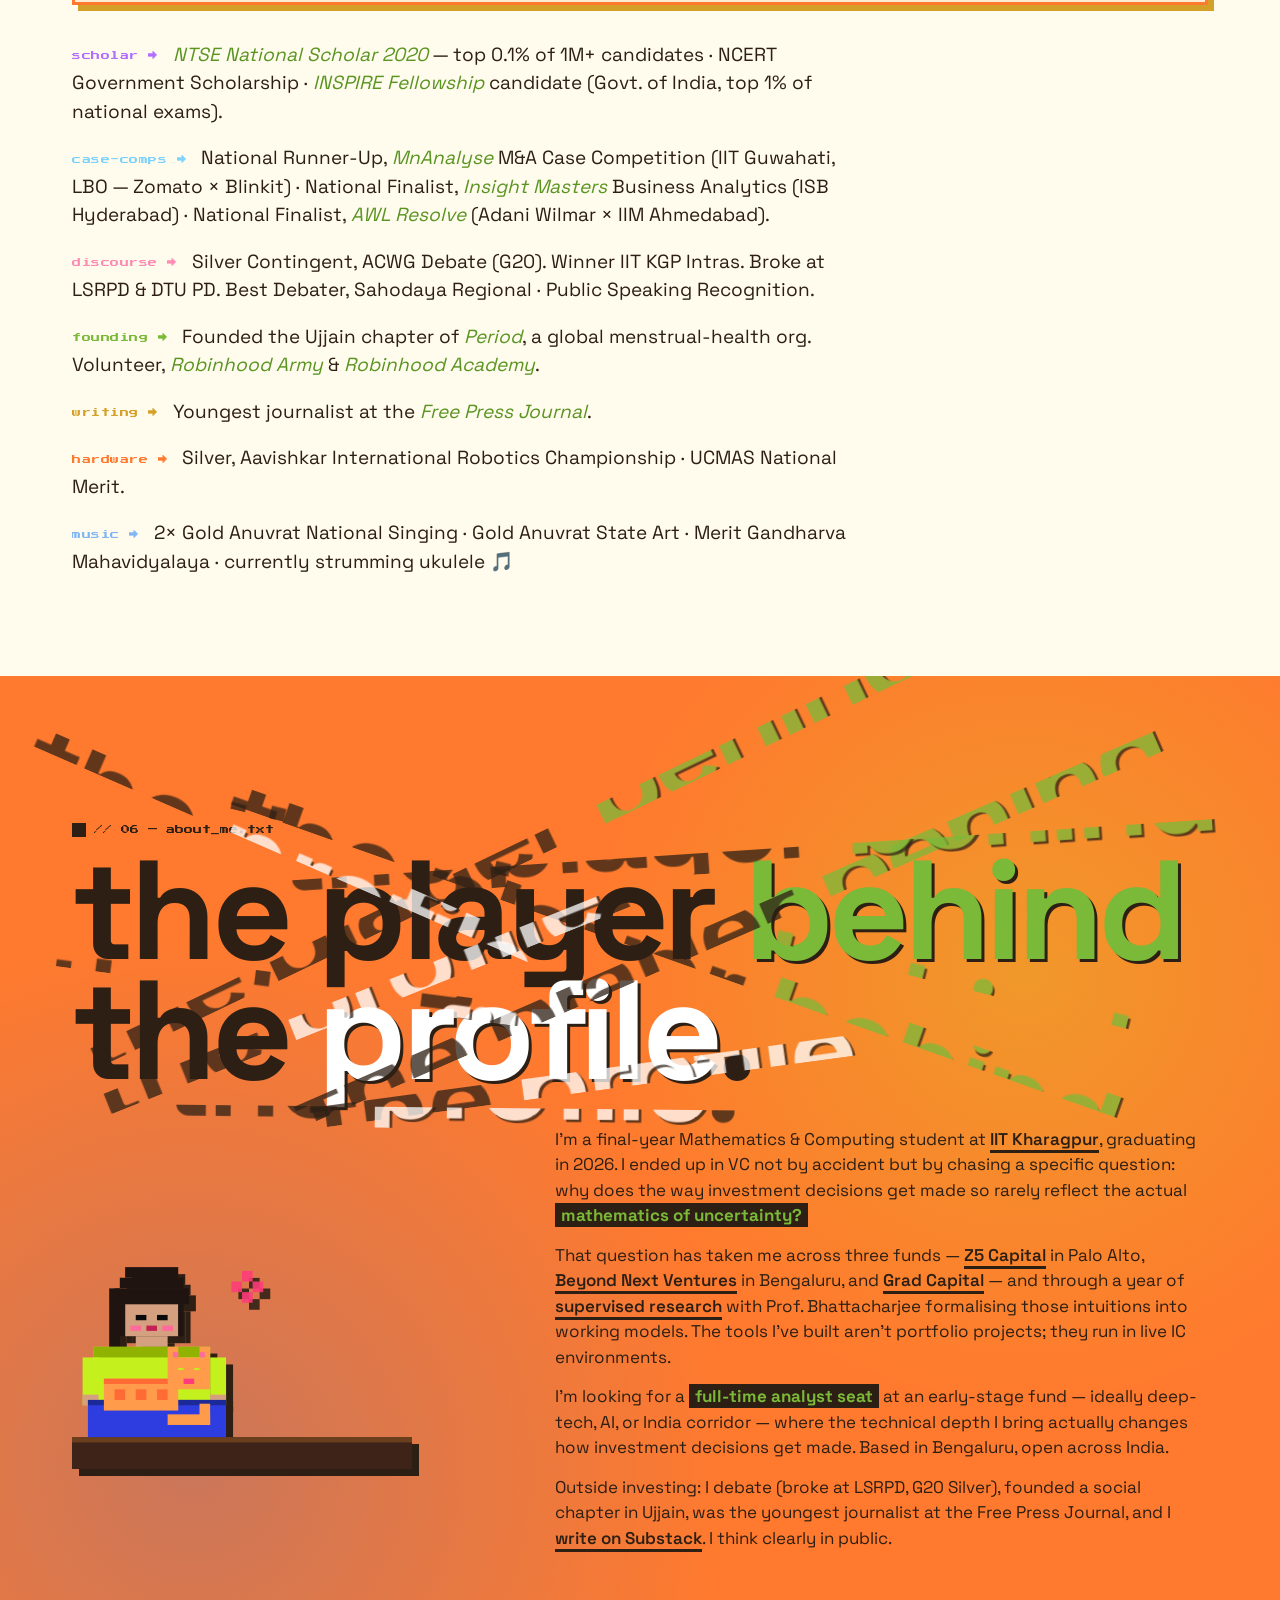
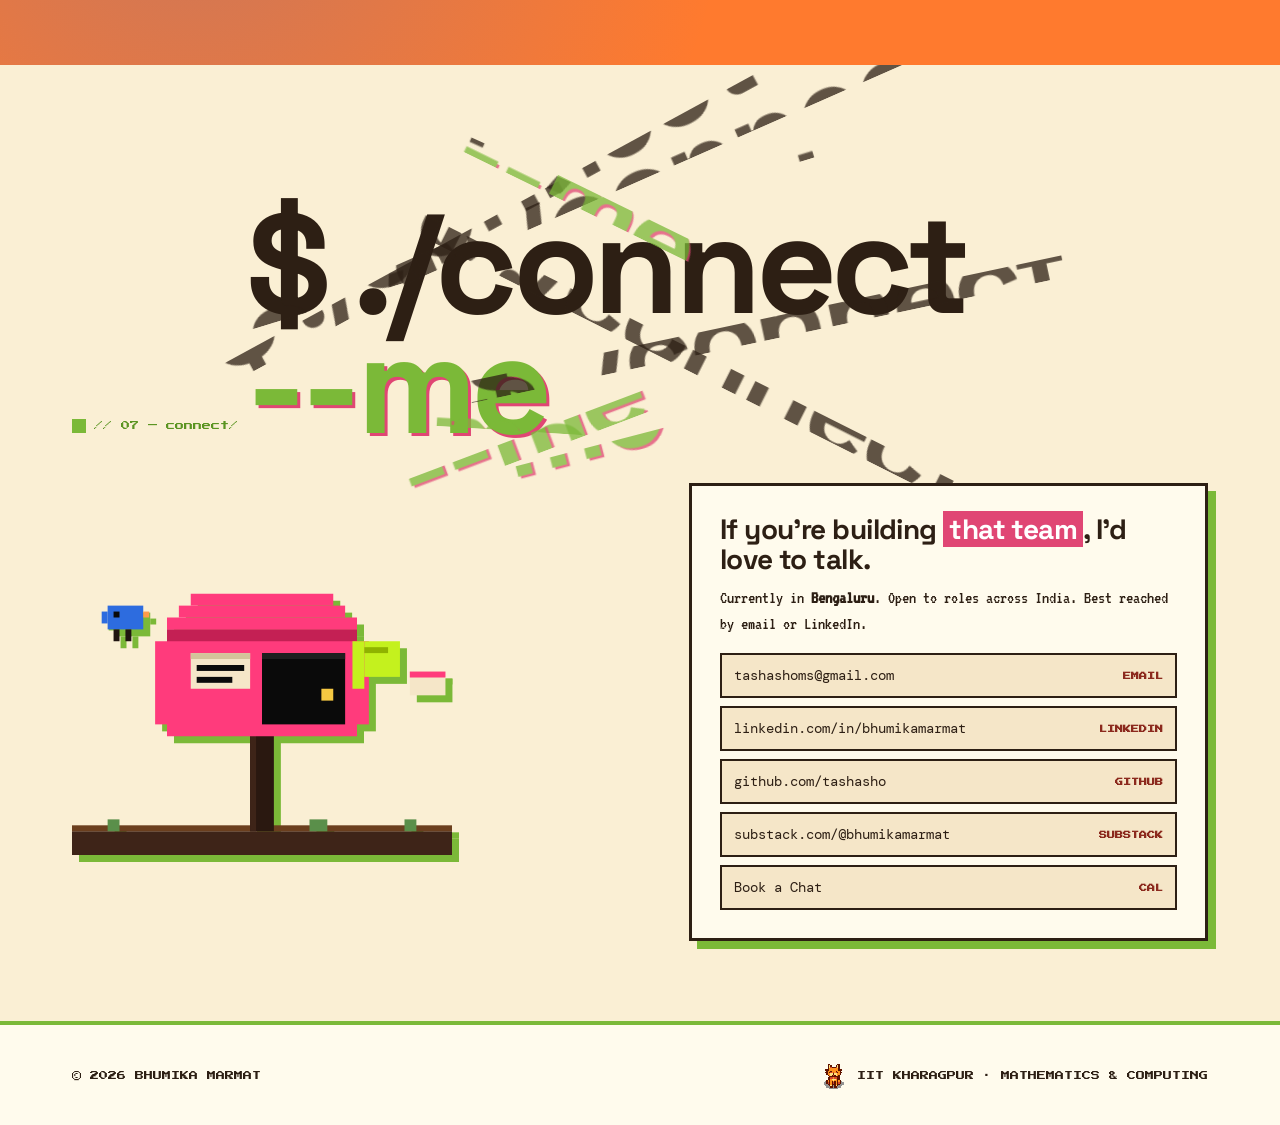
==== commit 2da32103: "v13 long streetlamps, single nav cat, strip walkers" ====
--- a/index.html
+++ b/index.html
@@ -1036,33 +1036,32 @@
   image-rendering:pixelated;
 }
 
-/* STREETLAMPS — fixed left & right edges, anchored to ground at bottom */
+/* STREETLAMPS — fixed left & right edges, full height (lamp head at nav level) */
 .streetlamp{
-  position:absolute; bottom:0;
-  width:84px; height:520px;
+  position:absolute; top:0; bottom:0;
+  width:84px;
   pointer-events:none;
   z-index:51;
 }
 .streetlamp-left{ left:0 }
-.streetlamp-right{ right:0 }
+.streetlamp-right{ right:0; transform:scaleX(-1); transform-origin:center }
 .streetlamp svg{
   width:100%; height:100%; display:block;
   image-rendering:pixelated;
   filter:drop-shadow(2px 2px 0 rgba(0,0,0,0.6));
 }
-.streetlamp-right svg{ transform:scaleX(-1); transform-origin:center }
-/* Warm halo glow extending into viewport from the lamp head (near top of container) */
+/* Warm halo glow at the lamp head (near top of container) */
 .streetlamp::after{
   content:""; position:absolute;
-  top:-30px; width:320px; height:320px;
+  top:-40px; width:340px; height:340px;
   border-radius:50%;
-  background:radial-gradient(circle, rgba(255,228,138,0.30) 0%, rgba(255,228,138,0.10) 35%, transparent 70%);
+  background:radial-gradient(circle, rgba(255,228,138,0.32) 0%, rgba(255,228,138,0.12) 35%, transparent 70%);
   pointer-events:none;
   z-index:-1;
   animation:lampHaloFlicker 4.6s infinite;
 }
-.streetlamp-left::after{ left:30px }
-.streetlamp-right::after{ right:30px }
+.streetlamp-left::after{ left:20px }
+.streetlamp-right::after{ left:20px } /* container is scaleX(-1) flipped so visually this is on the inner side */
 @keyframes lampHaloFlicker{
   0%, 28%, 32%, 55%, 60%, 84%, 86%, 100%{ opacity:1 }
   30%{ opacity:0.40 }
@@ -1070,9 +1069,28 @@
   85%{ opacity:0.25 }
 }
 @media (max-width:540px){
-  .streetlamp{ width:54px; height:360px }
+  .streetlamp{ width:56px }
   .streetlamp::after{ width:200px; height:200px }
 }
+
+/* NAV CAT — single cat walking back-and-forth across the top of the nav, light mode only */
+.nav-cat{
+  position:fixed; top:0;
+  width:38px; height:22px;
+  z-index:210; /* above nav */
+  pointer-events:none;
+  animation:catNavWalk 26s linear infinite;
+}
+.nav-cat svg{ width:100%; height:100%; display:block; image-rendering:pixelated }
+@keyframes catNavWalk{
+  0%   { left:-60px; transform:scaleX(1) }
+  46%  { left:calc(100vw + 60px); transform:scaleX(1) }
+  50%  { left:calc(100vw + 60px); transform:scaleX(-1) }
+  96%  { left:-60px; transform:scaleX(-1) }
+  100% { left:-60px; transform:scaleX(1) }
+}
+.light-only{ display:none }
+:root[data-theme="light"] .light-only{ display:block }
 
 /* ============================================================
    GROUND STRIP + SIDE PATHS (dark mode atmosphere)
@@ -1097,69 +1115,6 @@
   box-shadow:inset 0 2px 0 rgba(0,0,0,0.35);
 }
 
-.side-path{
-  position:fixed; top:0; bottom:34px;
-  width:60px; z-index:8;
-  pointer-events:none;
-  background-color:#1F1410;
-  background-image:
-    /* horizontal step bands */
-    repeating-linear-gradient(180deg,
-      transparent 0 38px,
-      rgba(107,63,30,0.55) 38px 40px,
-      rgba(0,0,0,0.6) 40px 42px),
-    /* subtle vertical edge */
-    linear-gradient(90deg,
-      rgba(0,0,0,0.6) 0 3px,
-      transparent 3px calc(100% - 3px),
-      rgba(0,0,0,0.6) calc(100% - 3px) 100%);
-  mix-blend-mode:multiply;
-  opacity:0.95;
-}
-.side-path-left{ left:0 }
-.side-path-right{ right:0 }
-@media (max-width:540px){
-  .side-path{ width:34px }
-}
-
-/* ============================================================
-   VERTICAL WALKERS + CATS — pan top↔bottom on side paths (dark mode)
-   ============================================================ */
-.walker-vert{
-  position:absolute;
-  width:22px; height:32px;
-  z-index:50;
-  pointer-events:none;
-}
-.amb-cat-vert{
-  position:absolute;
-  width:18px; height:28px;
-  z-index:50;
-  pointer-events:none;
-}
-.walker-vert svg, .amb-cat-vert svg{ width:100%; height:100%; display:block; image-rendering:pixelated }
-
-/* down-walking: appears at top, descends */
-.walker-vert.down, .amb-cat-vert.down{
-  animation:walkVertDown var(--dur, 28s) linear infinite;
-}
-/* up-walking: appears at bottom, ascends */
-.walker-vert.up, .amb-cat-vert.up{
-  animation:walkVertUp var(--dur, 28s) linear infinite;
-}
-/* cats need rotation so they face their direction of travel */
-.amb-cat-vert svg{ transform:rotate(90deg) }
-.amb-cat-vert.up svg{ transform:rotate(-90deg) }
-
-@keyframes walkVertDown{
-  0%  { top:-60px }
-  100%{ top:calc(100vh - 40px) }
-}
-@keyframes walkVertUp{
-  0%  { top:calc(100vh - 40px) }
-  100%{ top:-60px }
-}
-
 /* FIREFLY */
 .firefly{
   width:8px; height:8px;
@@ -1178,23 +1133,6 @@
 @keyframes twinkleFly{
   0%,100%{ opacity:0.2 }
   50%{ opacity:1 }
-}
-
-/* WALKER and CAT — horizontal traversers */
-.walker{
-  width:28px; height:42px;
-  bottom:4%;
-  animation:walkAcross var(--dur,32s) linear infinite;
-}
-.walker.reverse{ transform:scaleX(-1); animation:walkAcross var(--dur,32s) linear infinite reverse }
-@keyframes walkAcross{
-  0%{ left:-50px }
-  100%{ left:calc(100vw + 50px) }
-}
-.amb-cat{
-  width:48px; height:36px;
-  bottom:2%;
-  animation:walkAcross var(--dur,40s) linear infinite;
 }
 
 /* SOFT SUN behind hero in light mode */
@@ -2239,21 +2177,24 @@
 </symbol>
 
 <!-- ===== STREETLAMP — side fixture for dark mode ===== -->
-<symbol id="sprite-streetlamp" viewBox="0 0 32 180" preserveAspectRatio="xMinYMax meet">
+<symbol id="sprite-streetlamp" viewBox="0 0 32 420" preserveAspectRatio="xMinYMax meet">
   <!-- base (ground side) -->
-  <rect x="2" y="172" width="14" height="8" fill="#3E2418"/>
-  <rect x="0" y="178" width="18" height="2" fill="#1F1410"/>
-  <rect x="4" y="168" width="10" height="4" fill="#3E2418"/>
-  <rect x="6" y="166" width="6" height="2" fill="#1F1410"/>
-  <!-- vertical pole -->
-  <rect x="8" y="26" width="2" height="140" fill="#1F1410"/>
-  <rect x="9" y="26" width="1" height="140" fill="#0A0A0A"/>
-  <!-- decorative bands -->
-  <rect x="6" y="48" width="6" height="2" fill="#3E2418"/>
-  <rect x="6" y="76" width="6" height="2" fill="#3E2418"/>
-  <rect x="6" y="104" width="6" height="2" fill="#3E2418"/>
-  <rect x="6" y="132" width="6" height="2" fill="#3E2418"/>
+  <rect x="2" y="412" width="14" height="8" fill="#3E2418"/>
+  <rect x="0" y="418" width="18" height="2" fill="#1F1410"/>
+  <rect x="4" y="408" width="10" height="4" fill="#3E2418"/>
+  <rect x="6" y="406" width="6" height="2" fill="#1F1410"/>
+  <!-- long vertical pole -->
+  <rect x="8" y="26" width="2" height="380" fill="#1F1410"/>
+  <rect x="9" y="26" width="1" height="380" fill="#0A0A0A"/>
+  <!-- decorative bands every ~50 units along the pole -->
+  <rect x="6" y="60"  width="6" height="2" fill="#3E2418"/>
+  <rect x="6" y="110" width="6" height="2" fill="#3E2418"/>
   <rect x="6" y="160" width="6" height="2" fill="#3E2418"/>
+  <rect x="6" y="210" width="6" height="2" fill="#3E2418"/>
+  <rect x="6" y="260" width="6" height="2" fill="#3E2418"/>
+  <rect x="6" y="310" width="6" height="2" fill="#3E2418"/>
+  <rect x="6" y="360" width="6" height="2" fill="#3E2418"/>
+  <rect x="6" y="400" width="6" height="2" fill="#3E2418"/>
   <!-- horizontal arm extending right -->
   <rect x="10" y="22" width="14" height="2" fill="#1F1410"/>
   <rect x="10" y="20" width="2" height="2" fill="#1F1410"/>
@@ -2978,11 +2919,12 @@
 <div class="scroll-progress"></div>
 
 <!-- ============================================================
-     STATIC DARK-MODE ATMOSPHERE — side paths + ground strip
+     STATIC ATMOSPHERE — ground strip (dark) + nav cat (light)
      ============================================================ -->
-<div class="side-path side-path-left dark-only"></div>
-<div class="side-path side-path-right dark-only"></div>
 <div class="ground-strip dark-only"></div>
+<div class="nav-cat light-only">
+  <svg viewBox="0 0 24 14" xmlns="http://www.w3.org/2000/svg"><use href="#sprite-cat-walk"/></svg>
+</div>
 
 <!-- ============================================================
      AMBIENT LAYERS — day & night
@@ -3910,62 +3852,17 @@
   day.innerHTML = '';
   night.innerHTML = '';
 
-  // DAY: walkers + cats
-  for(var i=0; i<4; i++){
-    var w = document.createElement('div');
-    w.className = 'amb-item walker' + (i%2 ? ' reverse' : '');
-    w.style.bottom = (3 + Math.random()*6) + '%';
-    w.style.setProperty('--dur', (24 + Math.random()*16) + 's');
-    w.style.animationDelay = (-Math.random()*30) + 's';
-    w.innerHTML = '<svg viewBox="0 0 14 20" xmlns="http://www.w3.org/2000/svg" style="width:100%;height:100%"><use href="#sprite-walker"/></svg>';
-    day.appendChild(w);
-  }
-  for(var i=0; i<2; i++){
-    var c = document.createElement('div');
-    c.className = 'amb-item amb-cat';
-    c.style.bottom = (1 + Math.random()*3) + '%';
-    c.style.setProperty('--dur', (35 + Math.random()*20) + 's');
-    c.style.animationDelay = (-Math.random()*40) + 's';
-    if(i%2) c.style.transform = 'scaleX(-1)';
-    c.innerHTML = '<svg viewBox="0 0 24 14" xmlns="http://www.w3.org/2000/svg" style="width:100%;height:100%"><use href="#sprite-cat-walk"/></svg>';
-    day.appendChild(c);
-  }
-
-  // NIGHT: streetlamps left+right + vertical walkers/cats on side paths + fireflies
+  // DAY: nothing dynamic — the single nav-cat lives in static HTML
+
+  // NIGHT: streetlamps left+right + fireflies
   var lampL = document.createElement('div');
   lampL.className = 'streetlamp streetlamp-left';
-  lampL.innerHTML = '<svg viewBox="0 0 32 180" xmlns="http://www.w3.org/2000/svg" preserveAspectRatio="xMinYMax meet"><use href="#sprite-streetlamp"/></svg>';
+  lampL.innerHTML = '<svg viewBox="0 0 32 420" xmlns="http://www.w3.org/2000/svg" preserveAspectRatio="xMinYMax meet"><use href="#sprite-streetlamp"/></svg>';
   night.appendChild(lampL);
   var lampR = document.createElement('div');
   lampR.className = 'streetlamp streetlamp-right';
-  lampR.innerHTML = '<svg viewBox="0 0 32 180" xmlns="http://www.w3.org/2000/svg" preserveAspectRatio="xMinYMax meet"><use href="#sprite-streetlamp"/></svg>';
+  lampR.innerHTML = '<svg viewBox="0 0 32 420" xmlns="http://www.w3.org/2000/svg" preserveAspectRatio="xMinYMax meet"><use href="#sprite-streetlamp"/></svg>';
   night.appendChild(lampR);
-  // vertical walkers — 4 total, mix of left/right & up/down
-  for(var i=0; i<4; i++){
-    var w = document.createElement('div');
-    var goesDown = (i % 2 === 0);
-    var onLeft   = (i < 2);
-    w.className  = 'walker-vert ' + (goesDown ? 'down' : 'up');
-    if(onLeft) w.style.left  = (16 + Math.random()*22) + 'px';
-    else       w.style.right = (16 + Math.random()*22) + 'px';
-    w.style.setProperty('--dur', (26 + Math.random()*18) + 's');
-    w.style.animationDelay = (-Math.random()*36) + 's';
-    w.innerHTML = '<svg viewBox="0 0 14 20" xmlns="http://www.w3.org/2000/svg"><use href="#sprite-walker"/></svg>';
-    night.appendChild(w);
-  }
-  // vertical cats — 2 total, one each side
-  for(var i=0; i<2; i++){
-    var c = document.createElement('div');
-    var goesDown = (i === 0);
-    var onLeft   = (i === 1);
-    c.className  = 'amb-cat-vert ' + (goesDown ? 'down' : 'up');
-    if(onLeft) c.style.left  = (18 + Math.random()*16) + 'px';
-    else       c.style.right = (18 + Math.random()*16) + 'px';
-    c.style.setProperty('--dur', (34 + Math.random()*16) + 's');
-    c.style.animationDelay = (-Math.random()*42) + 's';
-    c.innerHTML = '<svg viewBox="0 0 24 14" xmlns="http://www.w3.org/2000/svg"><use href="#sprite-cat-walk"/></svg>';
-    night.appendChild(c);
-  }
   for(var i=0; i<22; i++){
     var f = document.createElement('div');
     f.className = 'amb-item firefly';
